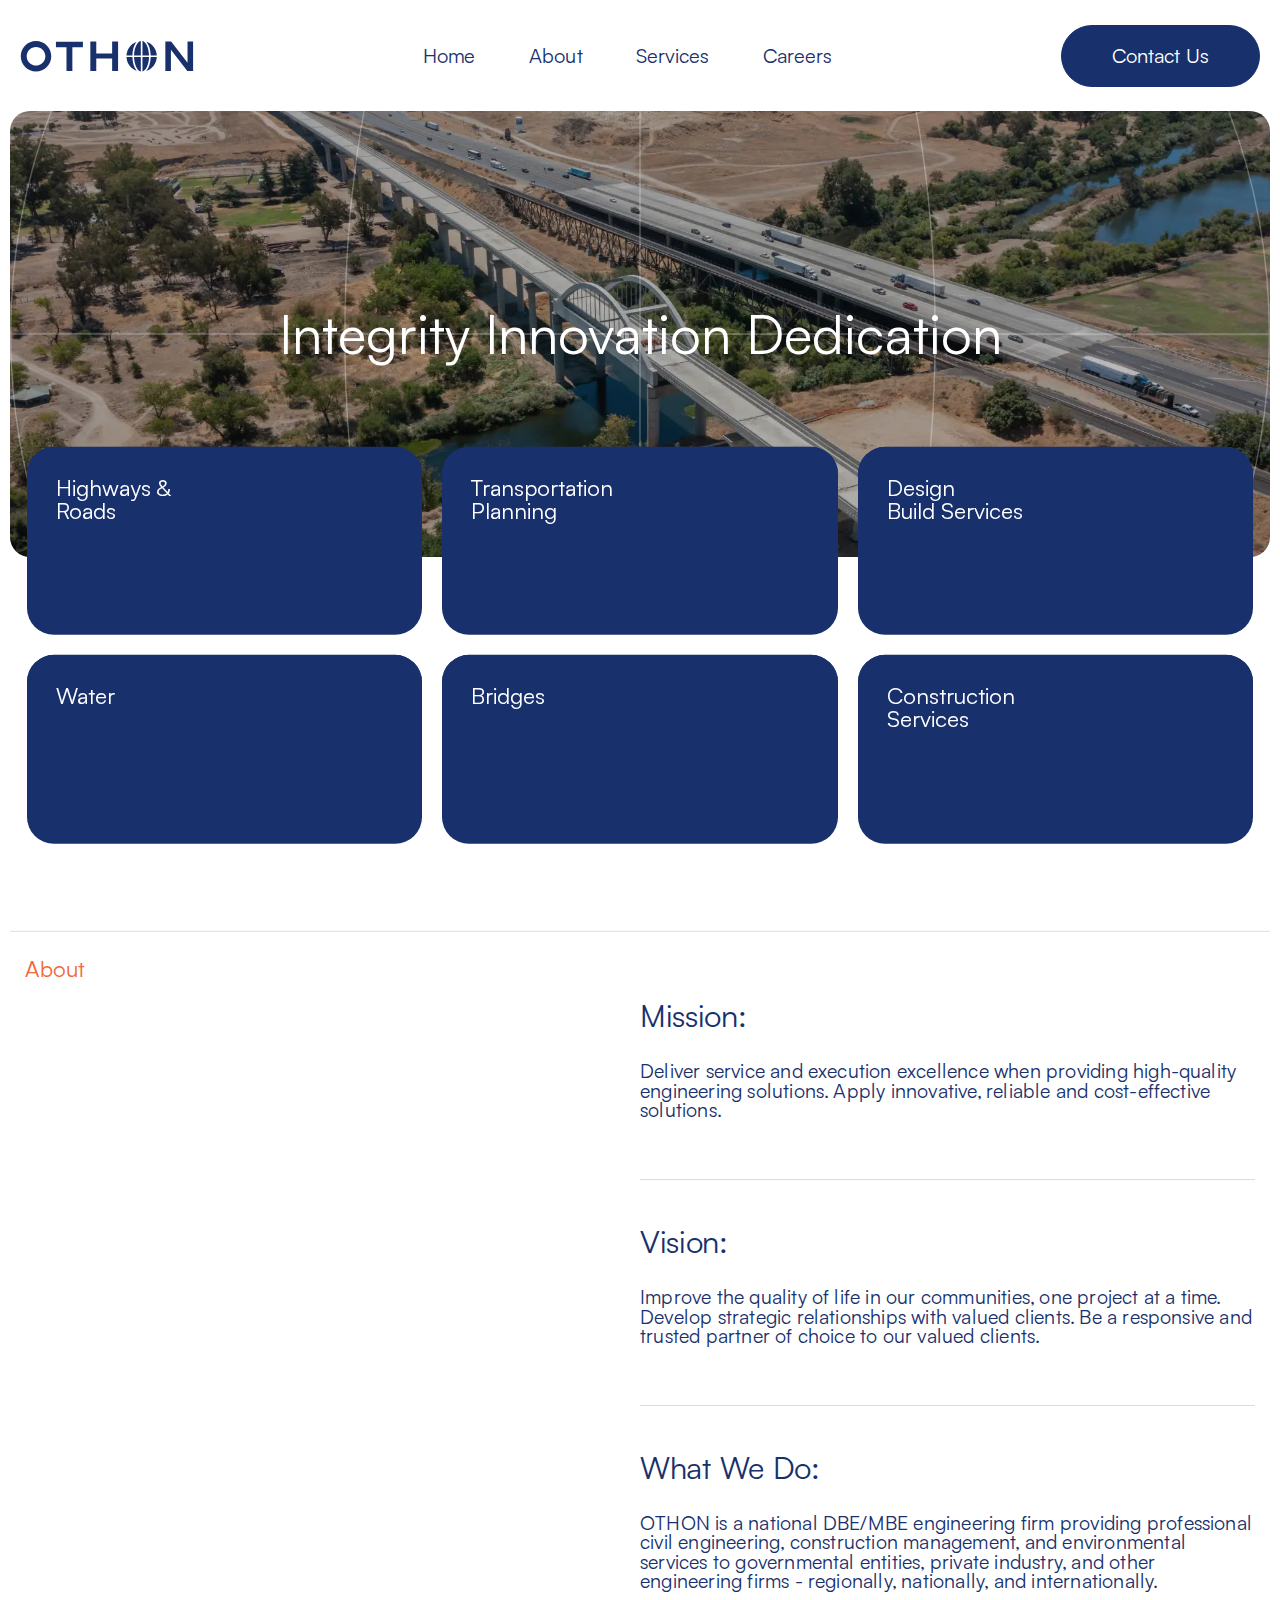
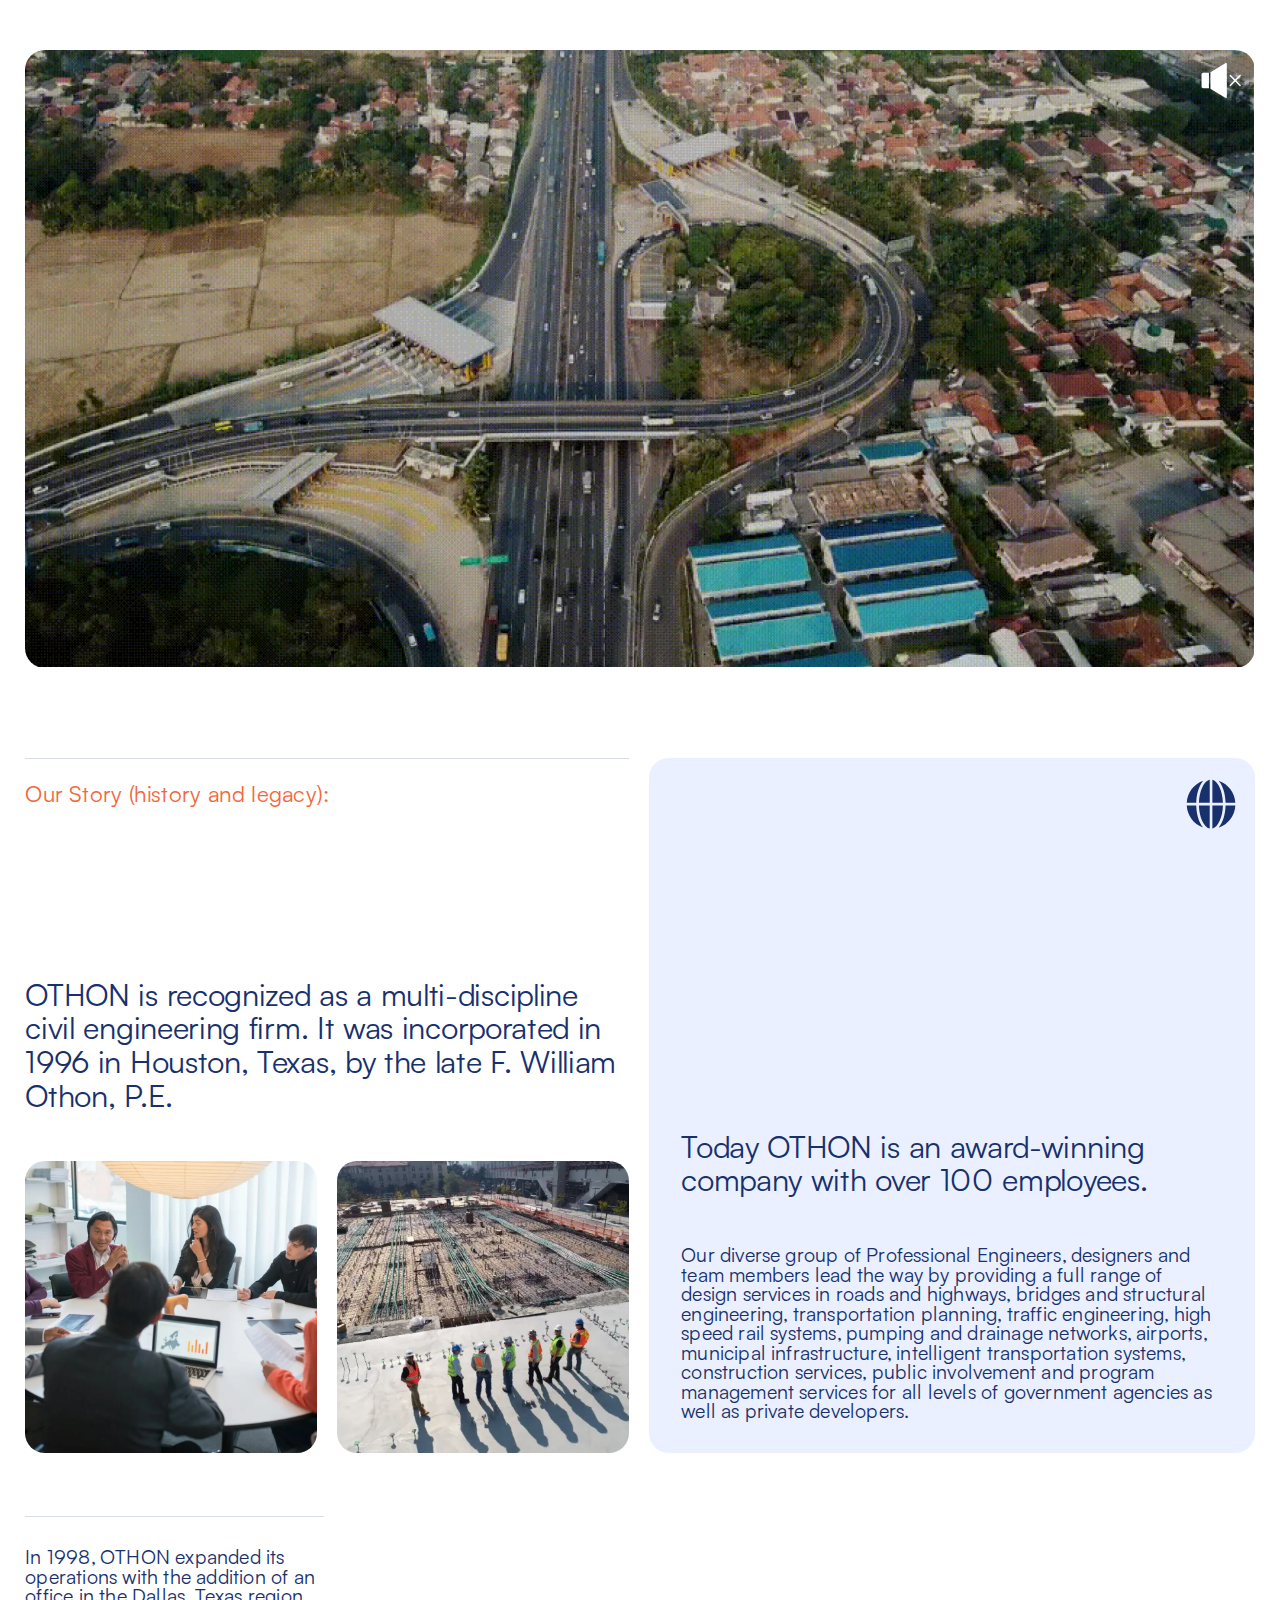
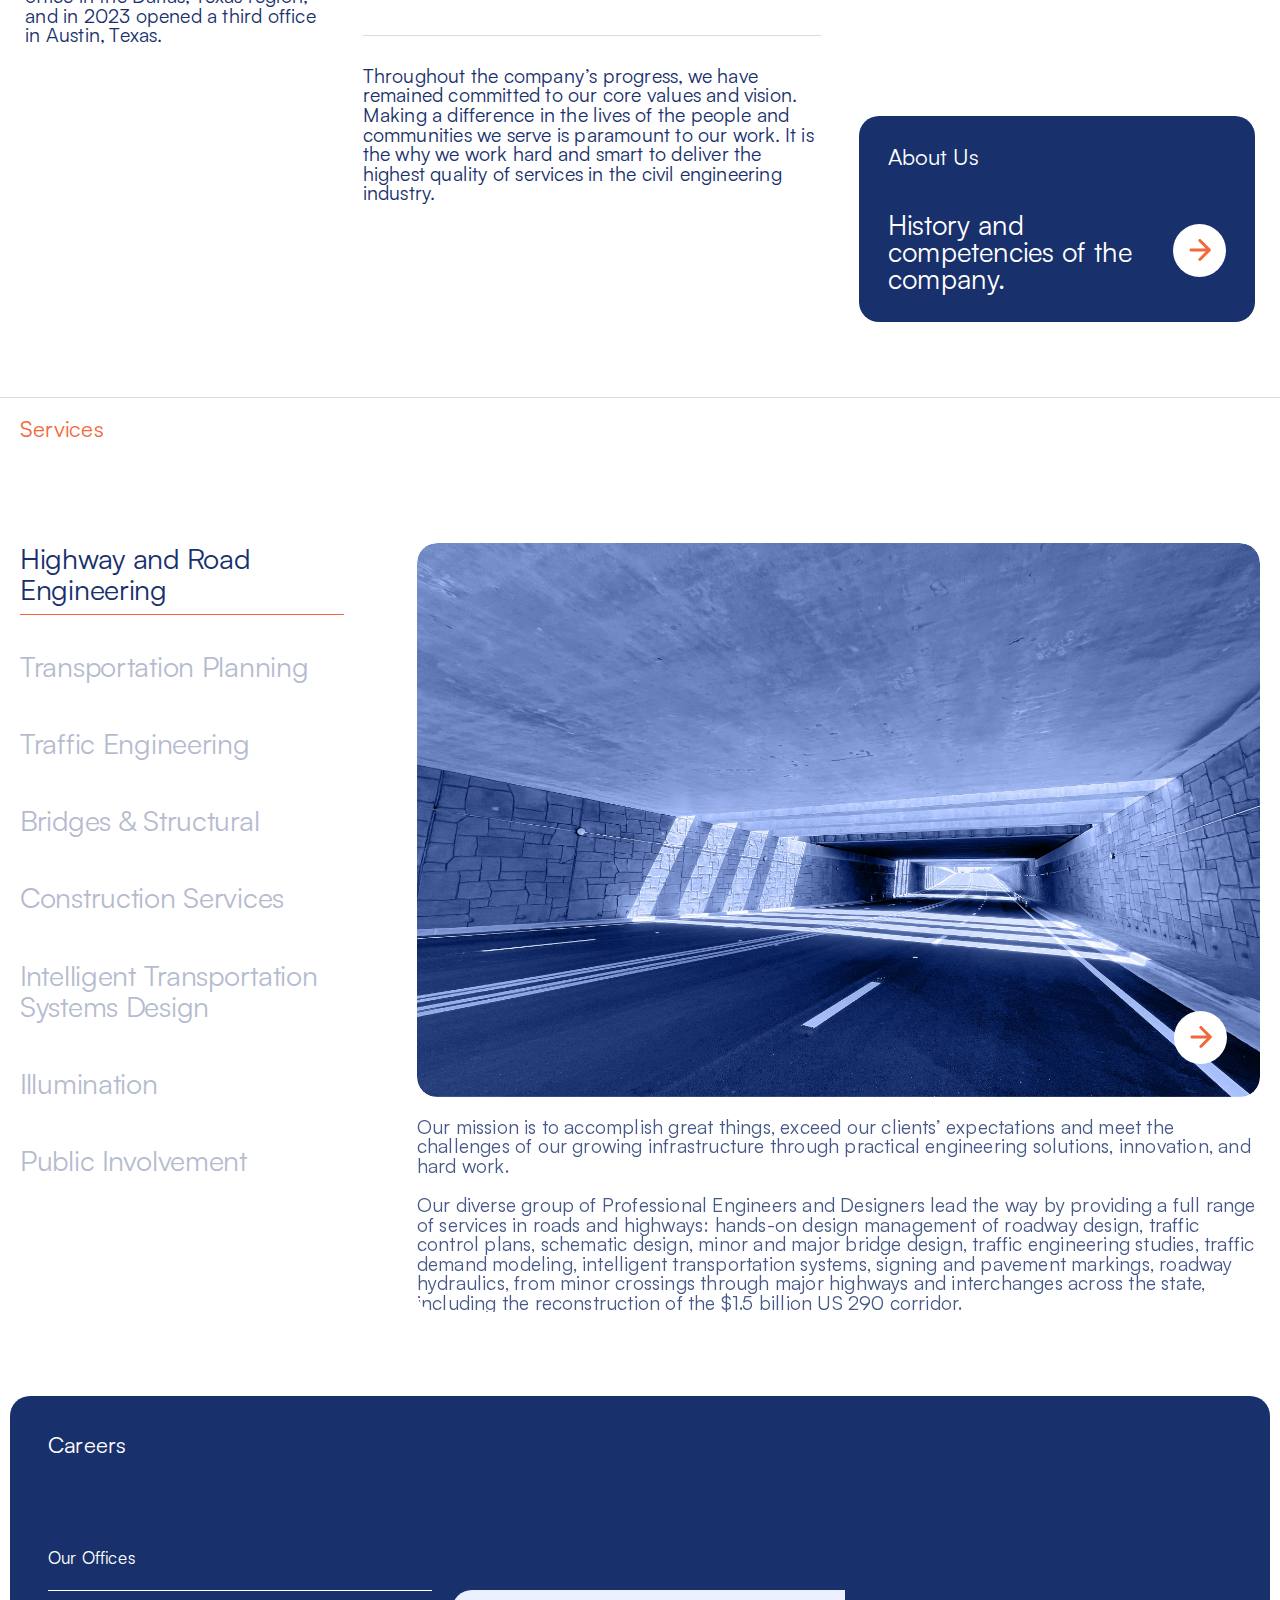
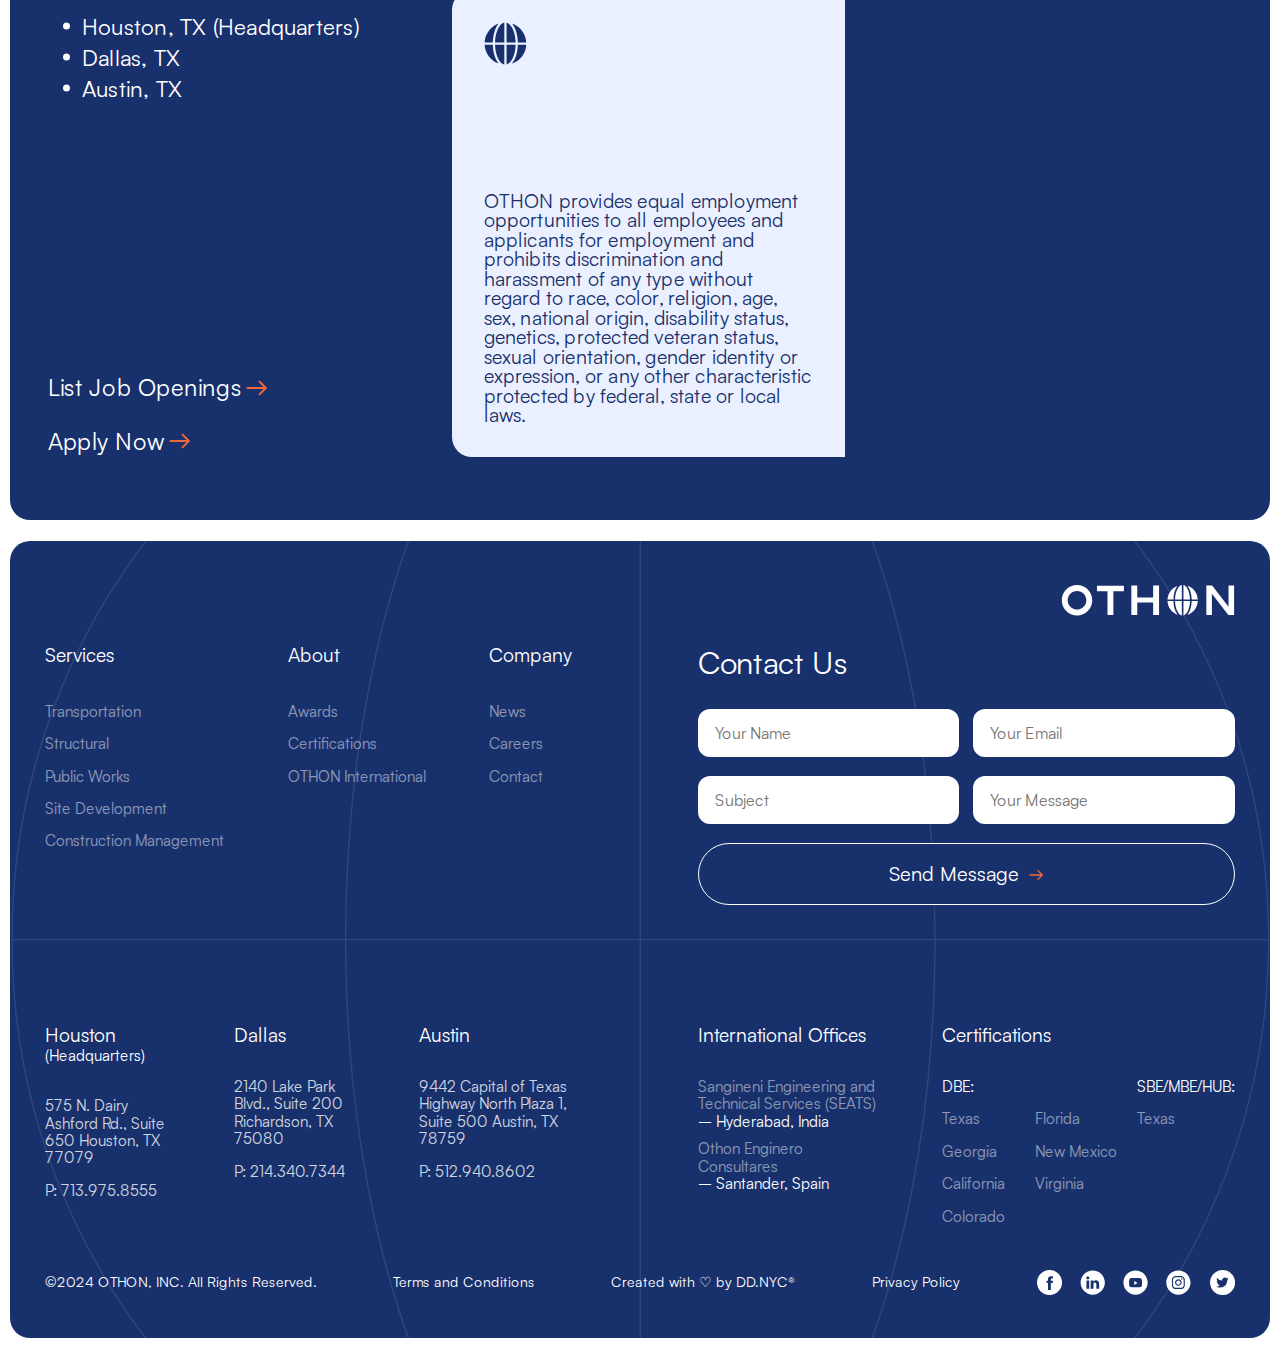
==== index.html @ 061e2079 "Add files via upload" ====
<!DOCTYPE html>
<html lang="en">

<head>
	<title>OTHON Engineering</title>
	<meta charset="UTF-8">
	<meta name="format-detection" content="telephone=no">
	<style>
		body {
			opacity: 0;
		}
	</style>
	<link rel="stylesheet" href="css/style.min.css?_v=20240819172018">
	<link rel="shortcut icon" href="favicon.ico">
	<!-- <meta name="robots" content="noindex, nofollow"> -->
	<meta name="viewport" content="width=device-width, initial-scale=1.0">
</head>

<body>
	<div class="wrapper">
		<header data-scroll="200" data-scroll-show="1000" class="header">
			<div class="header__container">
				<div class="header__logo"><svg>
						<use xlink:href="img/icons/icons.svg#logo"></use>
					</svg></div>
				<div class="header__menu menu">
					<button type="button" class="menu__icon icon-menu"><span></span></button>
					<nav class="menu__body">
						<ul class="menu__list">
							<li class="menu__item"><a href="#" data-goto=".home" class="menu__link">Home</a></li>
							<li class="menu__item"><a href="#" data-goto=".about" class="menu__link">About</a></li>
							<li class="menu__item"><a href="#" data-goto=".services" class="menu__link">Services</a></li>
							<li class="menu__item"><a href="#" data-goto=".careers" class="menu__link">Careers</a></li>
						</ul>
					</nav>
				</div>
				<a href="#" data-da=".menu__body, 767.98" class="header__button button">Contact Us</a>
			</div>
		</header>
		<main class="page">
			<section class="page__home home">
				<div class="home__container">
					<div class="home__inner">
						<h1 class="home__title">Integrity Innovation Dedication</h1>
						<div class="home__background"><img data-src="img/home/background.webp" alt="Main-image"></div>
						<div class="home__decor"><img data-prlx-mouse src="img/decor-home.svg" alt="Decor"></div>
					</div>
					<div class="home__items">
						<div class="home__item item-home">
							<a href="#" class="item-home__link">
								<div class="item-home__label">
									<span>Highways &<br>Roads</span>
									<svg style="display: none;">
										<use xlink:href="img/icons/icons.svg#arrow-card"></use>
									</svg>
								</div>
								<div class="item-home__image-box">
									<div class="item-home__image">
										<img data-src="img/home/item-01.webp" alt="Image">
									</div>
								</div>
							</a>
						</div>
						<div class="home__item item-home">
							<a href="#" class="item-home__link">
								<div class="item-home__label">
									<span>Transportation<br>Planning</span>
									<svg style="display: none;">
										<use xlink:href="img/icons/icons.svg#arrow-card"></use>
									</svg>
								</div>
								<div class="item-home__image-box">
									<div class="item-home__image">
										<img data-src="img/home/item-02.webp" alt="Image">
									</div>
								</div>
							</a>
						</div>
						<div class="home__item item-home">
							<a href="#" class="item-home__link">
								<div class="item-home__label">
									<span>Design<br>Build Services</span>
									<svg style="display: none;">
										<use xlink:href="img/icons/icons.svg#arrow-card"></use>
									</svg>
								</div>
								<div class="item-home__image-box">
									<div class="item-home__image">
										<img data-src="img/home/item-03.webp" alt="Image">
									</div>
								</div>
							</a>
						</div>
						<div class="home__item item-home">
							<a href="#" class="item-home__link">
								<div class="item-home__label">
									<span>Water</span>
									<svg style="display: none;">
										<use xlink:href="img/icons/icons.svg#arrow-card"></use>
									</svg>
								</div>
								<div class="item-home__image-box">
									<div class="item-home__image">
										<img data-src="img/home/item-04.webp" alt="Image">
									</div>
								</div>
							</a>
						</div>
						<div class="home__item item-home">
							<a href="#" class="item-home__link">
								<div class="item-home__label">
									<span>Bridges</span>
									<svg style="display: none;">
										<use xlink:href="img/icons/icons.svg#arrow-card"></use>
									</svg>
								</div>
								<div class="item-home__image-box">
									<div class="item-home__image">
										<img data-src="img/home/item-05.webp" alt="Image">
									</div>
								</div>
							</a>
						</div>
						<div class="home__item item-home">
							<a href="#" class="item-home__link">
								<div class="item-home__label">
									<span>Construction<br>Services</span>
									<svg style="display: none;">
										<use xlink:href="img/icons/icons.svg#arrow-card"></use>
									</svg>
								</div>
								<div class="item-home__image-box">
									<div class="item-home__image">
										<img data-src="img/home/item-06.webp" alt="Image">
									</div>
								</div>
							</a>
						</div>
					</div>
				</div>
			</section>
			<section class="page__about about">
				<div class="about__container">
					<div class="about__inner">
						<h2 class="about__title title">About</h2>
						<div class="about__content">
							<div class="about__items">
								<article class="about__item item-about">
									<h3 class="item-about__title">Mission:</h3>
									<div class="item-about__text text">
										<p>
											Deliver service and execution excellence when providing high-quality engineering solutions.
											Apply innovative, reliable and cost-effective solutions.
										</p>
									</div>
								</article>
								<article class="about__item item-about">
									<h3 class="item-about__title">Vision:</h3>
									<div class="item-about__text text">
										<p>
											Improve the quality of life in our communities, one project at a time. Develop strategic
											relationships with valued clients. Be a responsive and trusted partner of choice to our valued clients.
										</p>
									</div>
								</article>
								<article class="about__item item-about">
									<h3 class="item-about__title">What We Do:</h3>
									<div class="item-about__text text">
										<p>
											OTHON is a national DBE/MBE engineering firm providing professional civil engineering, construction management,
											and environmental services to governmental entities, private industry, and other engineering firms - regionally,
											nationally, and internationally.
										</p>
									</div>
								</article>
							</div>
						</div>
					</div>
					<div class="about__video-box">
						<video id="myVideo" muted class="about__video-player" poster="img/about/poster.webp">
							<source src="img/about/test.mp4" type="video/mp4">
						</video>
						<button id="mute-button" class="about__sound-off"></button>
					</div>
					<div class="about__story story-about">
						<div class="story-about__inner">
							<div class="story-about__content">
								<h2 class="story-about__title title">Our Story (history and legacy):</h2>
								<div class="story-about__label">
									OTHON is recognized as a multi-discipline civil engineering firm. It was incorporated in 1996
									in Houston, Texas, by the late F. William Othon, P.E.
								</div>
								<div data-da=".story-about__inner, 767.98" class="story-about__images">
									<div class="story-about__image story-about__image--1"><img data-src="img/about/image-01.webp" alt="Image"></div>
									<div class="story-about__image story-about__image--2"><img data-src="img/about/image-02.webp" alt="Image"></div>
								</div>
							</div>
							<div class="story-about__text-block">
								<div class="story-about__label">
									Today OTHON is an award-winning company with over 100 employees.
								</div>
								<div class="story-about__text text">
									<p>
										Our diverse group of Professional Engineers, designers and team members lead the way by providing
										a full range of design services in roads and highways, bridges and structural engineering,
										transportation planning, traffic engineering, high speed rail systems, pumping and drainage networks,
										airports, municipal infrastructure, intelligent transportation systems, construction services, public
										involvement and program management services for all levels of government agencies as well as private
										developers.
									</p>
								</div>
								<div class="story-about__icon">
									<svg>
										<use xlink:href="img/icons/icons.svg#globe"></use>
									</svg>
								</div>
							</div>
						</div>
						<div class="story-about__bottom bottom-story-about">
							<div data-da=".story-about__image--1, 767.98" class="bottom-story-about__text text">
								<p>
									In 1998, OTHON expanded its operations with the addition of an office in the
									Dallas, Texas region, and in 2023 opened a third office in Austin, Texas.
								</p>
							</div>
							<div data-da=".story-about__image--2, 767.98" class="bottom-story-about__text text">
								<p>
									Throughout the company’s progress, we have remained committed to our core values
									and vision. Making a difference in the lives of the people and communities we serve
									is paramount to our work. It is the why we work hard and smart to deliver the highest
									quality of services in the civil engineering industry.
								</p>
							</div>
							<a href="#" class="bottom-story-about__link">
								<div class="bottom-story-about__link-label">About Us</div>
								<div class="bottom-story-about__link-bottom">
									<div class="bottom-story-about__link-sublabel">History and competencies of the company.</div>
									<div class="bottom-story-about__link-svg">
										<svg width="53" height="53" viewBox="0 0 53 53" fill="none" xmlns="http://www.w3.org/2000/svg">
											<g clip-path="url(#clip0_45_483)">
												<circle cx="26.5" cy="26.5" r="26.5" />
												<path d="M18 24.5C17.1716 24.5 16.5 25.1716 16.5 26C16.5 26.8284 17.1716 27.5 18 27.5V24.5ZM37.4454 27.0607C38.0312 26.4749 38.0312 25.5251 37.4454 24.9393L27.8995 15.3934C27.3137 14.8076 26.364 14.8076 25.7782 15.3934C25.1924 15.9792 25.1924 16.9289 25.7782 17.5147L34.2635 26L25.7782 34.4853C25.1924 35.0711 25.1924 36.0208 25.7782 36.6066C26.364 37.1924 27.3137 37.1924 27.8995 36.6066L37.4454 27.0607ZM18 27.5H36.3848V24.5H18V27.5Z" />
											</g>
											<defs>
												<clipPath id="clip0_45_483">
													<rect width="53" height="53" fill="white" />
												</clipPath>
											</defs>
										</svg>
									</div>
								</div>
							</a>
						</div>
					</div>
				</div>
			</section>
			<section class="page__services services">
				<div class="services__container">
					<h2 class="services__title title">Services</h2>
					<div class="services__body">
						<div class="services__control control-services">
							<div class="control-services__title">
								<span data-index="0">Highway and Road Engineering</span>
								<span data-index="1">Transportation Planning</span>
								<span data-index="2">Traffic Engineering</span>
								<span data-index="3">Bridges & Structural</span>
								<span data-index="4">Construction Services</span>
								<span data-index="5">Intelligent Transportation Systems Design</span>
								<span data-index="6">Illumination</span>
								<span data-index="7">Public Involvement</span>
							</div>
							<div class="control-services__buttons">
								<button type="button" class="control-services__button control-services__button--prev"><svg>
										<use xlink:href="img/icons/icons.svg#arrow"></use>
									</svg></button>
								<button type="button" class="control-services__button control-services__button--next"><svg>
										<use xlink:href="img/icons/icons.svg#arrow"></use>
									</svg></button>
							</div>
						</div>
						<div class="services__slider swiper">
							<div class="services__wrapper swiper-wrapper">
								<div class="services__slide swiper-slide">
									<div class="services__slide-image-box">
										<div class="services__slide-image">
											<img data-swiper-parallax-x="-50" data-src="img/sevices/Highway and Road Engineering.webp" alt="Image">
											<a href="#" data-swiper-parallax-x="-50" class="services__slide-link">
												<svg width="53" height="53" viewBox="0 0 53 53" fill="none" xmlns="http://www.w3.org/2000/svg">
													<circle cx="26.5" cy="26.5" r="26.5" />
													<path d="M18 24.5C17.1716 24.5 16.5 25.1716 16.5 26C16.5 26.8284 17.1716 27.5 18 27.5V24.5ZM37.4454 27.0607C38.0312 26.4749 38.0312 25.5251 37.4454 24.9393L27.8995 15.3934C27.3137 14.8076 26.364 14.8076 25.7782 15.3934C25.1924 15.9792 25.1924 16.9289 25.7782 17.5147L34.2635 26L25.7782 34.4853C25.1924 35.0711 25.1924 36.0208 25.7782 36.6066C26.364 37.1924 27.3137 37.1924 27.8995 36.6066L37.4454 27.0607ZM18 27.5H36.3848V24.5H18V27.5Z" />
												</svg>
											</a>
										</div>
										<div class="services__slide-text text">
											<p>
												Our mission is to accomplish great things, exceed our clients’ expectations and meet the
												challenges of our growing infrastructure through practical engineering solutions, innovation,
												and hard work.
											</p>
											<p>
												Our diverse group of Professional Engineers and Designers lead the way by providing a full range
												of services in roads and highways: hands-on design management of roadway design, traffic control
												plans, schematic design, minor and major bridge design, traffic engineering studies, traffic
												demand modeling, intelligent transportation systems, signing and pavement markings, roadway
												hydraulics, from minor crossings through major highways and interchanges across the state,
												including the reconstruction of the $1.5 billion US 290 corridor.
											</p>
										</div>
									</div>
								</div>
								<div class="services__slide swiper-slide">
									<div class="services__slide-image-box">
										<div class="services__slide-image">
											<img data-swiper-parallax-x="-50" data-src="img/sevices/Transportation Planning.webp" alt="Image">
											<a href="#" data-swiper-parallax-x="-50" class="services__slide-link">
												<svg width="53" height="53" viewBox="0 0 53 53" fill="none" xmlns="http://www.w3.org/2000/svg">
													<circle cx="26.5" cy="26.5" r="26.5" />
													<path d="M18 24.5C17.1716 24.5 16.5 25.1716 16.5 26C16.5 26.8284 17.1716 27.5 18 27.5V24.5ZM37.4454 27.0607C38.0312 26.4749 38.0312 25.5251 37.4454 24.9393L27.8995 15.3934C27.3137 14.8076 26.364 14.8076 25.7782 15.3934C25.1924 15.9792 25.1924 16.9289 25.7782 17.5147L34.2635 26L25.7782 34.4853C25.1924 35.0711 25.1924 36.0208 25.7782 36.6066C26.364 37.1924 27.3137 37.1924 27.8995 36.6066L37.4454 27.0607ZM18 27.5H36.3848V24.5H18V27.5Z" />
												</svg>
											</a>
										</div>
										<div class="services__slide-text text">
											<p>
												OTHON’s reputable construction management services have provided critical support in the
												delivery of many high-profile projects, including the $2.5 billion Katy Freeway
												Reconstruction Project, Bush Intercontinental Airport Rehabilitation, Houston Toyota
												Center, 2013 Fort Bend Mobility Bond Program and the $1.5 billion US 290 Reconstruction
												Project.
											</p>
											<p>
												We assist our clients by providing a comprehensive array of services aimed to facilitate construction
												from opening to final completion including Construction Management and Inspection Services, Scheduling
												and Mitigation Strategies, and Public Involvement and Community Outreach services. OTHON provides
												comprehensive constructability review for all design components and recommendation of the contractor’s
												schedule, troubleshooting field problems, review of contractor’s change orders, coordination with agencies
												and adjacent projects, and time impact analysis.
											</p>
											<p>
												Through effective management and coordination from project kick-off to close-out, our Construction Services
												team is committed to delivering projects on time and under budget.
											</p>
										</div>
									</div>
								</div>
								<div class="services__slide swiper-slide">
									<div class="services__slide-image-box">
										<div class="services__slide-image">
											<img data-swiper-parallax-x="-50" data-src="img/sevices/Traffic Engineering.webp" alt="Image">
											<a href="#" data-swiper-parallax-x="-50" class="services__slide-link">
												<svg width="53" height="53" viewBox="0 0 53 53" fill="none" xmlns="http://www.w3.org/2000/svg">
													<circle cx="26.5" cy="26.5" r="26.5" />
													<path d="M18 24.5C17.1716 24.5 16.5 25.1716 16.5 26C16.5 26.8284 17.1716 27.5 18 27.5V24.5ZM37.4454 27.0607C38.0312 26.4749 38.0312 25.5251 37.4454 24.9393L27.8995 15.3934C27.3137 14.8076 26.364 14.8076 25.7782 15.3934C25.1924 15.9792 25.1924 16.9289 25.7782 17.5147L34.2635 26L25.7782 34.4853C25.1924 35.0711 25.1924 36.0208 25.7782 36.6066C26.364 37.1924 27.3137 37.1924 27.8995 36.6066L37.4454 27.0607ZM18 27.5H36.3848V24.5H18V27.5Z" />
												</svg>
											</a>
										</div>
										<div class="services__slide-text text">
											<p>
												Our mission is to accomplish great things, exceed our clients’ expectations and meet the
												challenges of our growing infrastructure through practical engineering solutions, innovation,
												and hard work.
											</p>
											<p>
												Our diverse group of Professional Engineers and Designers lead the way by providing a full range
												of services in roads and highways: hands-on design management of roadway design, traffic control
												plans, schematic design, minor and major bridge design, traffic engineering studies, traffic
												demand modeling, intelligent transportation systems, signing and pavement markings, roadway
												hydraulics, from minor crossings through major highways and interchanges across the state,
												including the reconstruction of the $1.5 billion US 290 corridor.
											</p>
										</div>
									</div>
								</div>
								<div class="services__slide swiper-slide">
									<div class="services__slide-image-box">
										<div class="services__slide-image">
											<img data-swiper-parallax-x="-50" data-src="img/sevices/Bridges & Structural.webp" alt="Image">
											<a href="#" data-swiper-parallax-x="-50" class="services__slide-link">
												<svg width="53" height="53" viewBox="0 0 53 53" fill="none" xmlns="http://www.w3.org/2000/svg">
													<circle cx="26.5" cy="26.5" r="26.5" />
													<path d="M18 24.5C17.1716 24.5 16.5 25.1716 16.5 26C16.5 26.8284 17.1716 27.5 18 27.5V24.5ZM37.4454 27.0607C38.0312 26.4749 38.0312 25.5251 37.4454 24.9393L27.8995 15.3934C27.3137 14.8076 26.364 14.8076 25.7782 15.3934C25.1924 15.9792 25.1924 16.9289 25.7782 17.5147L34.2635 26L25.7782 34.4853C25.1924 35.0711 25.1924 36.0208 25.7782 36.6066C26.364 37.1924 27.3137 37.1924 27.8995 36.6066L37.4454 27.0607ZM18 27.5H36.3848V24.5H18V27.5Z" />
												</svg>
											</a>
										</div>
										<div class="services__slide-text text">
											<p>
												OTHON’s reputable construction management services have provided critical support in the
												delivery of many high-profile projects, including the $2.5 billion Katy Freeway
												Reconstruction Project, Bush Intercontinental Airport Rehabilitation, Houston Toyota
												Center, 2013 Fort Bend Mobility Bond Program and the $1.5 billion US 290 Reconstruction
												Project.
											</p>
											<p>
												We assist our clients by providing a comprehensive array of services aimed to facilitate construction
												from opening to final completion including Construction Management and Inspection Services, Scheduling
												and Mitigation Strategies, and Public Involvement and Community Outreach services. OTHON provides
												comprehensive constructability review for all design components and recommendation of the contractor’s
												schedule, troubleshooting field problems, review of contractor’s change orders, coordination with agencies
												and adjacent projects, and time impact analysis.
											</p>
											<p>
												Through effective management and coordination from project kick-off to close-out, our Construction Services
												team is committed to delivering projects on time and under budget.
											</p>
										</div>
									</div>
								</div>
								<div class="services__slide swiper-slide">
									<div class="services__slide-image-box">
										<div class="services__slide-image">
											<img data-swiper-parallax-x="-50" data-src="img/sevices/Construction Services.webp" alt="Image">
											<a href="#" data-swiper-parallax-x="-50" class="services__slide-link">
												<svg width="53" height="53" viewBox="0 0 53 53" fill="none" xmlns="http://www.w3.org/2000/svg">
													<circle cx="26.5" cy="26.5" r="26.5" />
													<path d="M18 24.5C17.1716 24.5 16.5 25.1716 16.5 26C16.5 26.8284 17.1716 27.5 18 27.5V24.5ZM37.4454 27.0607C38.0312 26.4749 38.0312 25.5251 37.4454 24.9393L27.8995 15.3934C27.3137 14.8076 26.364 14.8076 25.7782 15.3934C25.1924 15.9792 25.1924 16.9289 25.7782 17.5147L34.2635 26L25.7782 34.4853C25.1924 35.0711 25.1924 36.0208 25.7782 36.6066C26.364 37.1924 27.3137 37.1924 27.8995 36.6066L37.4454 27.0607ZM18 27.5H36.3848V24.5H18V27.5Z" />
												</svg>
											</a>
										</div>
										<div class="services__slide-text text">
											<p>
												Our mission is to accomplish great things, exceed our clients’ expectations and meet the
												challenges of our growing infrastructure through practical engineering solutions, innovation,
												and hard work.
											</p>
											<p>
												Our diverse group of Professional Engineers and Designers lead the way by providing a full range
												of services in roads and highways: hands-on design management of roadway design, traffic control
												plans, schematic design, minor and major bridge design, traffic engineering studies, traffic
												demand modeling, intelligent transportation systems, signing and pavement markings, roadway
												hydraulics, from minor crossings through major highways and interchanges across the state,
												including the reconstruction of the $1.5 billion US 290 corridor.
											</p>
										</div>
									</div>
								</div>
								<div class="services__slide swiper-slide">
									<div class="services__slide-image-box">
										<div class="services__slide-image">
											<img data-swiper-parallax-x="-50" data-src="img/sevices/Intelligent Transportation Systems Design.webp" alt="Image">
											<a href="#" data-swiper-parallax-x="-50" class="services__slide-link">
												<svg width="53" height="53" viewBox="0 0 53 53" fill="none" xmlns="http://www.w3.org/2000/svg">
													<circle cx="26.5" cy="26.5" r="26.5" />
													<path d="M18 24.5C17.1716 24.5 16.5 25.1716 16.5 26C16.5 26.8284 17.1716 27.5 18 27.5V24.5ZM37.4454 27.0607C38.0312 26.4749 38.0312 25.5251 37.4454 24.9393L27.8995 15.3934C27.3137 14.8076 26.364 14.8076 25.7782 15.3934C25.1924 15.9792 25.1924 16.9289 25.7782 17.5147L34.2635 26L25.7782 34.4853C25.1924 35.0711 25.1924 36.0208 25.7782 36.6066C26.364 37.1924 27.3137 37.1924 27.8995 36.6066L37.4454 27.0607ZM18 27.5H36.3848V24.5H18V27.5Z" />
												</svg>
											</a>
										</div>
										<div class="services__slide-text text">
											<p>
												OTHON’s reputable construction management services have provided critical support in the
												delivery of many high-profile projects, including the $2.5 billion Katy Freeway
												Reconstruction Project, Bush Intercontinental Airport Rehabilitation, Houston Toyota
												Center, 2013 Fort Bend Mobility Bond Program and the $1.5 billion US 290 Reconstruction
												Project.
											</p>
											<p>
												We assist our clients by providing a comprehensive array of services aimed to facilitate construction
												from opening to final completion including Construction Management and Inspection Services, Scheduling
												and Mitigation Strategies, and Public Involvement and Community Outreach services. OTHON provides
												comprehensive constructability review for all design components and recommendation of the contractor’s
												schedule, troubleshooting field problems, review of contractor’s change orders, coordination with agencies
												and adjacent projects, and time impact analysis.
											</p>
											<p>
												Through effective management and coordination from project kick-off to close-out, our Construction Services
												team is committed to delivering projects on time and under budget.
											</p>
										</div>
									</div>
								</div>
								<div class="services__slide swiper-slide">
									<div class="services__slide-image-box">
										<div class="services__slide-image">
											<img data-swiper-parallax-x="-50" data-src="img/sevices/Illumination.webp" alt="Image">
											<a href="#" data-swiper-parallax-x="-50" class="services__slide-link">
												<svg width="53" height="53" viewBox="0 0 53 53" fill="none" xmlns="http://www.w3.org/2000/svg">
													<circle cx="26.5" cy="26.5" r="26.5" />
													<path d="M18 24.5C17.1716 24.5 16.5 25.1716 16.5 26C16.5 26.8284 17.1716 27.5 18 27.5V24.5ZM37.4454 27.0607C38.0312 26.4749 38.0312 25.5251 37.4454 24.9393L27.8995 15.3934C27.3137 14.8076 26.364 14.8076 25.7782 15.3934C25.1924 15.9792 25.1924 16.9289 25.7782 17.5147L34.2635 26L25.7782 34.4853C25.1924 35.0711 25.1924 36.0208 25.7782 36.6066C26.364 37.1924 27.3137 37.1924 27.8995 36.6066L37.4454 27.0607ZM18 27.5H36.3848V24.5H18V27.5Z" />
												</svg>
											</a>
										</div>
										<div class="services__slide-text text">
											<p>
												Our mission is to accomplish great things, exceed our clients’ expectations and meet the
												challenges of our growing infrastructure through practical engineering solutions, innovation,
												and hard work.
											</p>
											<p>
												Our diverse group of Professional Engineers and Designers lead the way by providing a full range
												of services in roads and highways: hands-on design management of roadway design, traffic control
												plans, schematic design, minor and major bridge design, traffic engineering studies, traffic
												demand modeling, intelligent transportation systems, signing and pavement markings, roadway
												hydraulics, from minor crossings through major highways and interchanges across the state,
												including the reconstruction of the $1.5 billion US 290 corridor.
											</p>
										</div>
									</div>
								</div>
								<div class="services__slide swiper-slide">
									<div class="services__slide-image-box">
										<div class="services__slide-image">
											<img data-swiper-parallax-x="-50" data-src="img/sevices/Public Involvement.webp" alt="Image">
											<a href="#" data-swiper-parallax-x="-50" class="services__slide-link">
												<svg width="53" height="53" viewBox="0 0 53 53" fill="none" xmlns="http://www.w3.org/2000/svg">
													<circle cx="26.5" cy="26.5" r="26.5" />
													<path d="M18 24.5C17.1716 24.5 16.5 25.1716 16.5 26C16.5 26.8284 17.1716 27.5 18 27.5V24.5ZM37.4454 27.0607C38.0312 26.4749 38.0312 25.5251 37.4454 24.9393L27.8995 15.3934C27.3137 14.8076 26.364 14.8076 25.7782 15.3934C25.1924 15.9792 25.1924 16.9289 25.7782 17.5147L34.2635 26L25.7782 34.4853C25.1924 35.0711 25.1924 36.0208 25.7782 36.6066C26.364 37.1924 27.3137 37.1924 27.8995 36.6066L37.4454 27.0607ZM18 27.5H36.3848V24.5H18V27.5Z" />
												</svg>
											</a>
										</div>
										<div class="services__slide-text text">
											<p>
												OTHON’s reputable construction management services have provided critical support in the
												delivery of many high-profile projects, including the $2.5 billion Katy Freeway
												Reconstruction Project, Bush Intercontinental Airport Rehabilitation, Houston Toyota
												Center, 2013 Fort Bend Mobility Bond Program and the $1.5 billion US 290 Reconstruction
												Project.
											</p>
											<p>
												We assist our clients by providing a comprehensive array of services aimed to facilitate construction
												from opening to final completion including Construction Management and Inspection Services, Scheduling
												and Mitigation Strategies, and Public Involvement and Community Outreach services. OTHON provides
												comprehensive constructability review for all design components and recommendation of the contractor’s
												schedule, troubleshooting field problems, review of contractor’s change orders, coordination with agencies
												and adjacent projects, and time impact analysis.
											</p>
											<p>
												Through effective management and coordination from project kick-off to close-out, our Construction Services
												team is committed to delivering projects on time and under budget.
											</p>
										</div>
									</div>
								</div>
							</div>
						</div>
					</div>
				</div>
			</section>
			<section class="page__careers careers">
				<div class="careers__container">
					<h2 class="careers__title title">Careers</h2>
					<div class="careers__body">
						<h3 class="careers__body-label">Our Offices</h3>
						<div class="careers__inner">
							<div class="careers__offices offices-careers">
								<ul class="offices-careers__list">
									<li class="offices-careers__item">Houston, TX (Headquarters)</li>
									<li class="offices-careers__item">Dallas, TX</li>
									<li class="offices-careers__item">Austin, TX</li>
								</ul>
								<div class="offices-careers__links">
									<a href="#" class="offices-careers__link">List Job Openings<svg>
											<use xlink:href="img/icons/icons.svg#arrow"></use>
										</svg></a>
									<a href="#" class="offices-careers__link">Apply Now<svg>
											<use xlink:href="img/icons/icons.svg#arrow"></use>
										</svg></a>
								</div>
							</div>
							<div data-da=".offices-careers, 991.98, 1" class="careers__content content-careers">
								<div class="content-careers__text-block">
									<div class="content-careers__text-block-icon"><svg>
											<use xlink:href="img/icons/icons.svg#globe"></use>
										</svg></div>
									<div class="content-careers__text text">
										<p>
											OTHON provides equal employment opportunities to all employees and applicants for employment and
											prohibits discrimination and harassment of any type without regard to race, color, religion, age,
											sex, national origin, disability status, genetics, protected veteran status, sexual orientation,
											gender identity or expression, or any other characteristic protected by federal, state or local laws.
										</p>
									</div>
								</div>
								<div class="content-careers__image"><img data-src="img/careers/image-01.webp" alt="Image"></div>
							</div>
						</div>
					</div>
				</div>
			</section>
		</main>
		<footer class="footer">
			<div class="footer__container">
				<div class="footer__logo-box">
					<div class="footer__logo"><svg>
							<use xlink:href="img/icons/icons.svg#logo"></use>
						</svg></div>
				</div>
				<div class="footer__top top-footer">
					<div class="top-footer__left left-top-footer">
						<div class="left-top-footer__items">
							<div class="left-top-footer__item item-footer">
								<div class="item-footer__label">Services</div>
								<nav class="item-footer__body">
									<ul class="item-footer__list">
										<li class="item-footer__item"><a href="#" class="item-footer__link">Transportation</a></li>
										<li class="item-footer__item"><a href="#" class="item-footer__link">Structural</a></li>
										<li class="item-footer__item"><a href="#" class="item-footer__link">Public Works</a></li>
										<li class="item-footer__item"><a href="#" class="item-footer__link">Site Development</a></li>
										<li class="item-footer__item"><a href="#" class="item-footer__link">Construction Management</a></li>
									</ul>
								</nav>
							</div>
							<div class="left-top-footer__item item-footer">
								<div class="item-footer__label">About</div>
								<nav class="item-footer__body">
									<ul class="item-footer__list">
										<li class="item-footer__item"><a href="#" class="item-footer__link">Awards</a></li>
										<li class="item-footer__item"><a href="#" class="item-footer__link">Certifications</a></li>
										<li class="item-footer__item"><a href="#" class="item-footer__link">OTHON International</a></li>
									</ul>
								</nav>
							</div>
							<div class="left-top-footer__item item-footer">
								<div class="item-footer__label">Company</div>
								<nav class="item-footer__body">
									<ul class="item-footer__list">
										<li class="item-footer__item"><a href="#" class="item-footer__link">News</a></li>
										<li class="item-footer__item"><a href="#" class="item-footer__link">Careers</a></li>
										<li class="item-footer__item"><a href="#" class="item-footer__link">Contact</a></li>
									</ul>
								</nav>
							</div>
						</div>
					</div>
					<div class="top-footer__right right-top-footer">
						<div class="right-top-footer__label">Contact Us</div>
						<form class="right-top-footer__form" action="files/sendmail/sendmail.php" method="POST">
							<input type="text" placeholder="Your Name" class="right-top-footer__input">
							<input type="email" placeholder="Your Email" class="right-top-footer__input">
							<input type="text" placeholder="Subject" class="right-top-footer__input">
							<input type="text" placeholder="Your Message" class="right-top-footer__input">
							<button type="submit" class="right-top-footer__button button">Send Message<span><svg>
										<use xlink:href="img/icons/icons.svg#arrow"></use>
									</svg></span></button>
						</form>
					</div>
				</div>
				<div class="footer__bottom bottom-footer">
					<div class="bottom-footer__left left-bootom-footer">
						<div class="left-bootom-footer__items">
							<div class="left-bootom-footer__item item-footer">
								<div class="item-footer__label">Houston<br><span>(Headquarters)</span></div>
								<nav class="item-footer__body">
									<ul class="item-footer__list">
										<li class="item-footer__item"><a href="#" class="item-footer__link item-footer__link--opacity">575 N. Dairy Ashford Rd., Suite 650 Houston, TX 77079</a></li>
										<li class="item-footer__item"><a href="#" class="item-footer__link item-footer__link--opacity">P: 713.975.8555</a></li>
									</ul>
								</nav>
							</div>
							<div class="left-bootom-footer__item item-footer">
								<div class="item-footer__label">Dallas</div>
								<nav class="item-footer__body">
									<ul class="item-footer__list">
										<li class="item-footer__item"><a href="#" class="item-footer__link item-footer__link--opacity">2140 Lake Park Blvd., Suite 200 Richardson, TX 75080</a></li>
										<li class="item-footer__item"><a href="#" class="item-footer__link item-footer__link--opacity">P: 214.340.7344</a></li>
									</ul>
								</nav>
							</div>
							<div class="left-bootom-footer__item item-footer">
								<div class="item-footer__label">Austin</div>
								<nav class="item-footer__body">
									<ul class="item-footer__list">
										<li class="item-footer__item"><a href="#" class="item-footer__link item-footer__link--opacity">9442 Capital of Texas Highway North Plaza 1, Suite 500 Austin, TX 78759</a></li>
										<li class="item-footer__item"><a href="#" class="item-footer__link item-footer__link--opacity">P: 512.940.8602</a></li>
									</ul>
								</nav>
							</div>
						</div>
					</div>
					<div class="bottom-footer__right right-bottom-footer">
						<div class="right-bottom-footer__items">
							<div class="right-bottom-footer__item item-footer">
								<div class="item-footer__label">International Offices</div>
								<nav class="item-footer__body">
									<ul class="item-footer__list">
										<li class="item-footer__item"><a href="#" class="item-footer__link item-footer__link--custom"><span>Sangineni Engineering and Technical Services (SEATS)</span><br>– Hyderabad, India</a></li>
										<li class="item-footer__item"><a href="#" class="item-footer__link item-footer__link--custom"><span>Othon Enginero Consultares</span> <br>– Santander, Spain</a></li>
									</ul>
								</nav>
							</div>
							<div class="right-bottom-footer__item item-footer">
								<div class="item-footer__label">Certifications</div>
								<div class="item-footer__inner">
									<nav class="item-footer__body">
										<div class="item-footer__body-label">DBE:</div>
										<div class="item-footer__lists">
											<ul class="item-footer__list">
												<li class="item-footer__item"><a href="#" class="item-footer__link">Texas</a></li>
												<li class="item-footer__item"><a href="#" class="item-footer__link">Georgia</a></li>
												<li class="item-footer__item"><a href="#" class="item-footer__link">California</a></li>
												<li class="item-footer__item"><a href="#" class="item-footer__link">Colorado</a></li>
											</ul>
											<ul class="item-footer__list">
												<li class="item-footer__item"><a href="#" class="item-footer__link">Florida</a></li>
												<li class="item-footer__item"><a href="#" class="item-footer__link">New Mexico</a></li>
												<li class="item-footer__item"><a href="#" class="item-footer__link">Virginia</a></li>
											</ul>
										</div>
									</nav>
									<nav class="item-footer__body">
										<div class="item-footer__body-label">SBE/MBE/HUB:</div>
										<ul class="item-footer__list">
											<li class="item-footer__item"><a href="#" class="item-footer__link">Texas</a></li>
										</ul>
									</nav>
								</div>
							</div>
						</div>
					</div>
				</div>
				<div class="footer__copy copy-footer">
					<a href="#" class="copy-footer__link">©2024 OTHON, INC. All Rights Reserved.</a>
					<a href="#" class="copy-footer__link">Terms and Conditions</a>
					<a href="https://dd.nyc/" target="_blank" class="copy-footer__link copy-footer__link--mobile-none">Created with ♡ by DD.NYC®</a>
					<a href="#" class="copy-footer__link">Privacy Policy</a>
					<div data-da=".footer__logo-box, 991.98, 1" class="copy-footer__sociale">
						<a href="https://www.facebook.com/" target="_blank" class="copy-footer__sociale-link"><svg>
								<use xlink:href="img/icons/icons.svg#facebook"></use>
							</svg></a>
						<a href="https://linkedin.com/" target="_blank" class="copy-footer__sociale-link"><svg>
								<use xlink:href="img/icons/icons.svg#linkedin"></use>
							</svg></a>
						<a href="https://www.youtube.com/" target="_blank" class="copy-footer__sociale-link"><svg>
								<use xlink:href="img/icons/icons.svg#youtube"></use>
							</svg></a>
						<a href="https://www.instagram.com/" target="_blank" class="copy-footer__sociale-link"><svg>
								<use xlink:href="img/icons/icons.svg#instagram"></use>
							</svg></a>
						<a href="https://x.com/" target="_blank" class="copy-footer__sociale-link"><svg>
								<use xlink:href="img/icons/icons.svg#twitter"></use>
							</svg></a>
					</div>
				</div>
			</div>
		</footer>
	</div>
	<script src="js/app.min.js?_v=20240819172018"></script>
</body>

</html>
---- css/style.min.css ----
@font-face{font-family:Satoshi;font-display:swap;src:url(../fonts/Satoshi-Variable.woff2) format("woff2");font-weight:400;font-style:normal}*{padding:0;margin:0;border:0}*,*::after,*::before{box-sizing:border-box}*::after,*::before{display:inline-block}body,html{height:100%;min-width:320px}body{color:#fff;line-height:1;font-family:Satoshi;font-size:1.375rem;-ms-text-size-adjust:100%;-moz-text-size-adjust:100%;-webkit-text-size-adjust:100%;-webkit-font-smoothing:antialiased;-moz-osx-font-smoothing:grayscale}button,input,textarea{font-family:Satoshi;font-size:inherit;line-height:inherit;color:inherit;background-color:transparent}input,textarea{width:100%}button,option,select{cursor:pointer}a{display:inline-block;color:inherit;text-decoration:none}ul li{list-style:none}img{vertical-align:top}h1,h2,h3,h4,h5,h6{font-weight:inherit;font-size:inherit}body{background-color:#fff}.lock body{overflow:hidden;touch-action:none;-ms-scroll-chaining:none;overscroll-behavior:none}.loaded body{opacity:1;transition:opacity .2s}body ::selection{background-color:#f2683c;color:#fff}.wrapper{min-height:100%;display:flex;flex-direction:column;overflow:hidden}@supports (overflow:clip){.wrapper{overflow:clip}}.wrapper > main{flex:1 1 auto}.wrapper > *{min-width:0}[class*=__container]{max-width:122.5rem;margin:0 auto;padding:0 1.25rem}.button{display:inline-flex;align-items:center;justify-content:center;padding:1rem 3.125rem;font-size:1.25rem;line-height:1.4;border-radius:6.25rem;background-color:#18306c;border:.0625rem solid #18306c;transition:.5s;text-wrap:nowrap}.icon-menu{display:none}.ibg{width:100%;height:100%;-o-object-fit:cover;object-fit:cover}.ibg--top{-o-object-position:top;object-position:top}.ibg--bottom{-o-object-position:bottom;object-position:bottom}.ibg--left{-o-object-position:left;object-position:left}.ibg--right{-o-object-position:right;object-position:right}.ibg--contain{-o-object-fit:contain;object-fit:contain}.title{color:#f2683c;line-height:1.3;letter-spacing:.01em}.text{color:#18306c;letter-spacing:.01em}.header{color:#18306c;background-color:rgba(255,255,255,.768627451);position:absolute;width:100%;top:0;left:0;z-index:50}.header._header-scroll{position:fixed;top:-200%}.header._header-show{transition:.8s;top:0;padding-top:.625rem;padding-bottom:.625rem}.header__container{display:flex;justify-content:space-between;align-items:center;gap:1.25rem}.header__logo{position:relative;z-index:50;transition:.5s}.menu-open .header__logo{color:#fff}.header__logo svg{width:100%;height:100%}.header__menu{display:flex;align-items:center;justify-content:center}.header__button{position:relative;z-index:5;color:#fff}.menu{position:relative}.menu__list{display:flex;flex-wrap:wrap;justify-content:center}.menu__link{font-size:1.25rem;line-height:1.4;transition:.5s}.footer{overflow:hidden}.footer__container{background-color:#18306c;display:flex;flex-direction:column;position:relative;z-index:1}.footer__container::before{content:"";position:absolute;z-index:-1;width:100%;height:100%;top:0;left:0;overflow:visible;background:url(../img/decor.svg) center left/cover no-repeat}.footer__logo-box{display:flex;justify-content:flex-end;align-items:center;gap:1.25rem;margin-bottom:1.875rem}.footer__logo svg{width:100%;height:100%}.footer__top{display:grid;grid-template-columns:1fr 1fr;row-gap:2.5rem}.footer__bottom{display:grid;grid-template-columns:1fr 1fr;row-gap:2.5rem}.footer__copy{display:flex;justify-content:space-between;align-items:center;gap:1.25rem}.left-top-footer__items{display:flex;justify-content:flex-start;row-gap:2.5rem}.left-top-footer__item{max-width:11.75rem}.item-footer__item:not(:last-child){margin-bottom:.625rem}.item-footer__link{line-height:1.15;opacity:.5}.item-footer__link--opacity{opacity:.8}.item-footer__link--custom{opacity:1}.item-footer__link--custom span{opacity:.5}.item-footer__body-label{line-height:1.15;margin-bottom:.625rem}.item-footer__lists{display:flex;gap:1.875rem}.item-footer__inner{display:grid;grid-template-columns:auto 1fr;gap:1.25rem}.right-top-footer__label{line-height:1.1;letter-spacing:-.01em;margin-bottom:1.875rem}.right-top-footer__form{display:grid;grid-template-columns:repeat(2,1fr);-webkit-column-gap:.875rem;-moz-column-gap:.875rem;column-gap:.875rem;row-gap:1.1875rem}.right-top-footer__input{background-color:#fff;border-radius:.75rem;padding:.8125rem 1.0625rem;font-size:1rem;color:#18306c}.right-top-footer__button{width:100%;border:.0625rem solid #fff;display:flex;gap:.625rem}.right-top-footer__button svg{align-self:center;width:.875rem;height:.75rem;color:#f2683c}.left-bootom-footer__items{display:flex;justify-content:flex-start;row-gap:2.5rem}.left-bootom-footer__item{max-width:11.4375rem}.right-bottom-footer__items{display:grid;grid-template-columns:auto auto}.copy-footer{font-size:.875rem;line-height:1.3}.copy-footer__sociale{display:flex}.copy-footer__sociale-link{transition:.5s}.copy-footer__sociale-link svg{width:100%;height:100%}.page__home{padding-left:.625rem;padding-right:.625rem}.page__careers{border-bottom:.0625rem solid #fff}.home__container{padding-left:0;padding-right:0}.home__inner{position:relative;z-index:1;overflow:hidden}.home__title{position:absolute;z-index:3;line-height:1.12;padding-top:1.9375rem;padding-bottom:1.9375rem}.home__background{overflow:hidden;width:100%}.home__background img{aspect-ratio:1880/665;width:100%;height:100%;-o-object-fit:cover;object-fit:cover;-o-object-position:center;object-position:center;border-radius:1.25rem}.home__decor{position:absolute;z-index:2;width:100%;height:100%;top:0;left:0}.home__decor img{width:100%;height:100%;aspect-ratio:1/1;-o-object-fit:cover;object-fit:cover;-o-object-position:left;object-position:left}.home__items{position:relative;z-index:3;display:grid;grid-template-columns:repeat(3,1fr);gap:1.25rem;border-bottom:.0625rem solid rgba(24,48,108,.168627451);margin-bottom:-7%}.home__item{display:grid}.item-home{overflow:hidden;position:relative;border-radius:1.6875rem;background-color:#18306c;aspect-ratio:588/280}.item-home__label{position:relative;z-index:5;display:flex;justify-content:space-between;align-items:center;gap:1.25rem}.item-home__label svg{width:1.4375rem;height:1.4375rem}.item-home__image-box{position:absolute;left:0;top:0;width:100%;height:100%}.item-home__image{position:relative;z-index:1}.item-home__image::before{content:"";position:absolute;z-index:2;width:100%;height:100%;top:0;left:0;background:linear-gradient(180deg,#18306c 0,rgba(47,93,210,0) 100%)}.item-home__image img{width:100%;height:100%;aspect-ratio:588/280;-o-object-fit:cover;object-fit:cover;border-radius:1.6875rem;opacity:0;transition:.8s}.about__video-box{position:relative}.about__video-box video{aspect-ratio:1800/904;-o-object-fit:cover;object-fit:cover}.about__video-player{width:100%;height:100%}.about__sound-on{position:absolute;width:2.5625rem;height:2.1875rem;top:2%;right:1%;background-image:url(../img/about/sound-on.svg)}.about__sound-off{position:absolute;width:2.5625rem;height:2.1875rem;top:2%;right:1%;background-image:url(../img/about/sound-off.svg)}.item-about{color:#18306c;max-width:40.625rem}.item-about__title{line-height:1.1;letter-spacing:-.01em}.item-about__text{letter-spacing:.01em}.item-about:not(:last-child){border-bottom:.0625rem solid rgba(24,48,108,.168627451)}.story-about{color:#18306c}.story-about__inner{display:flex;gap:1.25rem}.story-about__content{border-top:.0625rem solid rgba(24,48,108,.168627451)}.story-about__title{padding-top:1.25rem}.story-about__label{margin-bottom:3rem;line-height:1.1;letter-spacing:-.01em}.story-about__images{display:flex;gap:1.25rem}.story-about__image{flex:50%}.story-about__image img{display:block;width:100%;height:100%;-o-object-fit:cover;object-fit:cover;aspect-ratio:1/1;border-radius:1.25rem}.story-about__text-block{display:flex;flex-direction:column;justify-content:flex-end;background:#eaf0ff;border-radius:1.25rem;position:relative}.story-about__icon{position:absolute;top:3%;right:3%}.bottom-story-about__text{padding-top:1.875rem;border-top:.0625rem solid rgba(24,48,108,.168627451)}.bottom-story-about__link{display:flex;flex-direction:column;justify-content:space-between;aspect-ratio:579/301;border-radius:1.25rem;background:#18306c;color:#fff}.bottom-story-about__link-label{margin-bottom:1.25rem}.bottom-story-about__link-bottom{display:flex;justify-content:space-between;align-items:center;gap:.625rem}.bottom-story-about__link-svg svg circle{transition:all .5s;fill:#fff}.bottom-story-about__link-svg svg path{transition:all .5s;fill:#f2683c}.services__container{border-top:.0625rem solid rgba(24,48,108,.168627451);position:relative}.services__title{padding-top:1rem}.services__body{display:flex;-webkit-column-gap:5.888889%;-moz-column-gap:5.888889%;column-gap:5.888889%}.services__control{overflow:hidden}.services__slider{flex-grow:1}.services__wrapper{overflow:hidden;border-radius:1.25rem}.services__slide{background:#fff;display:flex;align-items:flex-start;pointer-events:auto}.services__slide:not(.swiper-slide-active){pointer-events:none}.services__slide-label{color:#18306c;line-height:1.2;margin-bottom:2.25rem}.services__slide-image-box{position:relative;z-index:1;display:flex;-webkit-column-gap:2.666667%;-moz-column-gap:2.666667%;column-gap:2.666667%}.services__slide-image{border-radius:1.25rem;overflow:hidden}.services__slide-image img{width:100%;height:100%;-o-object-fit:cover;object-fit:cover;border-radius:1.25rem}.services__slide-text p{opacity:.8}.services__slide-text p:not(:last-child){margin-bottom:1.25rem}.services__slide-link{display:inline-flex;overflow:visible;position:absolute;z-index:7;bottom:2.0625rem;right:2.0625rem}.services__slide-link svg circle{transition:all .5s;fill:#fff}.services__slide-link svg path{transition:all .5s;fill:#f2683c}.control-services{display:flex;gap:1.25rem;justify-content:space-between}.control-services__title{line-height:1.1;letter-spacing:-.01em;color:#18306c;display:flex;flex-direction:column;align-items:flex-start}.control-services__title span{cursor:pointer;padding-bottom:.625rem;opacity:.32;transition:opacity .5s;width:100%}.control-services__buttons{align-self:flex-end;display:flex}.control-services__button{padding:.625rem}.control-services__button svg{width:1.0625rem;height:1rem;color:#f2683c}.control-services__button--prev{-webkit-transform:rotate(-180deg);transform:rotate(-180deg)}.control-services__button.swiper-button-disabled{opacity:.5}.careers__container{background-color:#18306c;color:#fff}.careers__title{color:#fff;margin-bottom:5.625rem}.careers__body-label{letter-spacing:.01em;margin-bottom:1.5rem}.careers__inner{display:flex;gap:1.25rem}.careers__offices{border-top:.0625rem solid #fff;flex:30%}.careers__content{display:flex;flex:63.829787%}.offices-careers{display:flex;gap:1.25rem;flex-direction:column;justify-content:space-between}.offices-careers__list{padding-top:1.25rem}.offices-careers__item{line-height:1.38;letter-spacing:.01em;padding-left:2.125rem;position:relative}.offices-careers__item::before{content:"";position:absolute;top:50%;-webkit-transform:translateY(-50%);transform:translateY(-50%);left:.9375rem;width:.4375rem;height:.4375rem;border-radius:50%;background-color:#fff}.offices-careers__link{display:flex;align-items:center;gap:.3125rem;line-height:1.3;letter-spacing:.01em}.offices-careers__link:not(:last-child){margin-bottom:1.4375rem}.offices-careers__link svg{width:1.3125rem;height:1rem;color:#f2683c}.content-careers{overflow:hidden;border-radius:1.25rem;display:grid;grid-template-columns:repeat(2,1fr)}.content-careers__text-block{background:#eaf0ff;color:#18306c;display:flex;flex-direction:column;justify-content:space-between;align-items:flex-start;row-gap:2.5rem}.content-careers__image img{width:100%;height:100%;aspect-ratio:601/713;-o-object-fit:cover;object-fit:cover}.swiper{overflow:hidden}.swiper-initialized{touch-action:pan-y}.swiper-wrapper{width:100%;height:100%;box-sizing:content-box;display:flex;position:relative}.swiper-vertical .swiper-wrapper{flex-direction:column}.swiper-autoheight .swiper-wrapper{align-items:flex-start}.swiper-initialized .swiper-slide{flex-shrink:0}.swiper-android .swiper-slide,.swiper-android .swiper-wrapper{-webkit-transform:translate3d(0,0,0);transform:translate3d(0,0,0)}.swiper-button-lock{display:none!important}@media (min-width:47.99875em){.footer{padding-left:.625rem;padding-right:.625rem;margin-bottom:1.25rem}.footer__container{border-radius:1.25rem}.right-top-footer__button{grid-area:3/1/4/3}.page__careers{margin-bottom:1.25rem;padding-left:.625rem;padding-right:.625rem}.home__title{text-wrap:nowrap;top:50%;left:50%;-webkit-transform:translate(-50%,-50%);transform:translate(-50%,-50%)}.home__items{-webkit-transform:translateY(-22.706767%);transform:translateY(-22.706767%)}.about__inner{display:grid;grid-template-columns:1fr 1fr}.about__video-player{border-radius:1.25rem}.story-about__content{flex:50%}.story-about__image{max-width:27.1875rem}.story-about__text-block{flex:50%}.bottom-story-about{display:flex;justify-content:space-between;gap:1.0625rem}.bottom-story-about__text:nth-child(1){width:24.333333%}.bottom-story-about__text:nth-child(2){width:37.277778%;align-self:center}.bottom-story-about__link{margin-top:12.5rem;align-self:flex-end;width:32.166667%}.careers__container{border-radius:1.25rem}}@media (min-width:61.99875em){.services__title{margin-bottom:6.25rem}.services__control{display:block;flex:0 0 26.111111%}.services__slide-label{display:none}.services__slide-image{position:relative}.control-services{padding-bottom:.9375rem}.control-services__title span{position:relative}.control-services__title span::before{content:"";position:absolute;width:0%;height:.0625rem;bottom:0;left:0;background-color:#f2683c;transition:width 1s}.control-services__title span.active{opacity:1}.control-services__title span.active::before{width:100%}.control-services__buttons{display:none}}@media (min-width:81.24875em){.services__slide-image img{aspect-ratio:357/735}.services__slide-image{width:30.152027%}.services__slide-text{width:65.793919%}}@media (min-width:81.24875em) and (min-width:122.5em){.services__slide-text{padding-top:2.1875rem}.services__slide-text{padding-right:2.5rem}}@media (min-width:122.5em){.title{font-size:1.5rem}.text{font-size:1.375rem}.header{padding-top:2.3125rem}.header__logo{width:12.5rem}.header__logo{height:2.25rem}.menu__list{-webkit-column-gap:6.125rem;-moz-column-gap:6.125rem;column-gap:6.125rem}.footer__container{padding-top:2.8125rem}.footer__container{padding-bottom:3.125rem}.footer__container{padding-left:2.8125rem}.footer__container{padding-right:2.8125rem}.footer__logo{width:12.5rem}.footer__logo{height:2.25rem}.footer__top{-webkit-column-gap:18.4375rem;-moz-column-gap:18.4375rem;column-gap:18.4375rem}.footer__top{margin-bottom:9.0625rem}.footer__bottom{-webkit-column-gap:18.4375rem;-moz-column-gap:18.4375rem;column-gap:18.4375rem}.footer__bottom{margin-bottom:3.4375rem}.left-top-footer__items{-webkit-column-gap:5.375rem;-moz-column-gap:5.375rem;column-gap:5.375rem}.item-footer__label{font-size:1.25rem}.item-footer__label{margin-bottom:2.625rem}.item-footer__label span{font-size:1rem}.item-footer__link{font-size:1rem}.item-footer__body-label{font-size:1rem}.right-top-footer__label{font-size:2.125rem}.left-bootom-footer__items{-webkit-column-gap:5.375rem;-moz-column-gap:5.375rem;column-gap:5.375rem}.right-bottom-footer__items{-webkit-column-gap:5.375rem;-moz-column-gap:5.375rem;column-gap:5.375rem}.copy-footer__sociale{-webkit-column-gap:1.4375rem;-moz-column-gap:1.4375rem;column-gap:1.4375rem}.copy-footer__sociale-link{width:1.8125rem}.copy-footer__sociale-link{height:1.8125rem}.page__home{margin-top:8.3125rem}.page__services{margin-bottom:6.3125rem}.home__title{padding-right:3.125rem}.home__title{padding-left:3.125rem}.home__title{font-size:3.75rem}.home__items{padding-bottom:6.25rem}.home__items{padding-left:2.4375rem}.home__items{padding-right:2.4375rem}.item-home{padding:2.1875rem}.item-home__label{font-size:1.625rem}.about__container{padding-left:2.4375rem}.about__container{padding-right:2.4375rem}.about__video-box{margin-bottom:6.25rem}.item-about{padding-top:2.625rem}.item-about{padding-bottom:4.125rem}.item-about__title{font-size:2.125rem}.item-about__title{margin-bottom:1.875rem}.item-about__text{font-size:1.375rem}.story-about__title{margin-bottom:16.5625rem}.story-about__label{font-size:2.125rem}.story-about__text-block{padding-left:2.5rem}.story-about__text-block{padding-right:2.5rem}.story-about__text-block{padding-bottom:2.5rem}.story-about__text-block{padding-top:7.5rem}.story-about__icon svg{width:3.6875rem}.story-about__icon svg{height:3.6875rem}.story-about__bottom{padding-top:5rem}.story-about__bottom{padding-bottom:6.25rem}.bottom-story-about__link{padding:2.1875rem}.bottom-story-about__link-label{font-size:1.5rem}.bottom-story-about__link-sublabel{font-size:2.125rem}.control-services__title{row-gap:3.125rem}.control-services__title{font-size:2.125rem}.control-services__buttons{gap:3.125rem}.careers__container{padding-top:2.3125rem}.careers__container{padding-left:3.125rem}.careers__container{padding-right:2.5rem}.careers__container{padding-bottom:2.8125rem}.careers__body-label{font-size:1.125rem}.offices-careers__item{font-size:1.5rem}.offices-careers__link{font-size:1.625rem}.content-careers__text-block{padding:2.5rem}.content-careers__text-block-icon svg{width:3.3125rem}.content-careers__text-block-icon svg{height:3.3125rem}}@media (max-width:20em){.title{font-size:1.25rem}.text{font-size:1rem}.header__logo{width:8.5625rem}.header__logo{height:1.5rem}.footer__container{padding-top:2.5625rem}.footer__container{padding-bottom:2rem}.footer__container{padding-left:1.3125rem}.footer__container{padding-right:1.3125rem}.footer__logo{width:8.5625rem}.footer__logo{height:1.5rem}.footer__top{margin-bottom:5.375rem}.footer__bottom{margin-bottom:1.875rem}.left-top-footer__items{-webkit-column-gap:2rem;-moz-column-gap:2rem;column-gap:2rem}.item-footer__label{font-size:1.125rem}.item-footer__label{margin-bottom:1.25rem}.item-footer__label span{font-size:.875rem}.item-footer__link{font-size:.875rem}.item-footer__body-label{font-size:.875rem}.right-top-footer__label{font-size:1.625rem}.left-bootom-footer__items{-webkit-column-gap:2rem;-moz-column-gap:2rem;column-gap:2rem}.right-bottom-footer__items{-webkit-column-gap:2rem;-moz-column-gap:2rem;column-gap:2rem}.copy-footer__sociale{-webkit-column-gap:.6875rem;-moz-column-gap:.6875rem;column-gap:.6875rem}.copy-footer__sociale-link{width:1.25rem}.copy-footer__sociale-link{height:1.25rem}.page__home{margin-top:5.0625rem}.page__services{margin-bottom:3.75rem}.home__title{padding-right:1.375rem}.home__title{padding-left:1.375rem}.home__title{font-size:2.8125rem}.home__items{padding-bottom:4.375rem}.item-home{padding:1.25rem}.item-home__label{font-size:1.125rem}.about__video-box{margin-bottom:4.375rem}.item-about{padding-top:3.125rem}.item-about{padding-bottom:3.125rem}.item-about__title{font-size:1.625rem}.item-about__title{margin-bottom:1.5625rem}.item-about__text{font-size:1rem}.story-about__label{font-size:1.625rem}.story-about__text-block{padding-left:1.25rem}.story-about__text-block{padding-right:1.25rem}.story-about__text-block{padding-bottom:1.25rem}.story-about__text-block{padding-top:6.25rem}.story-about__icon svg{width:2.375rem}.story-about__icon svg{height:2.375rem}.story-about__bottom{padding-top:2.5rem}.story-about__bottom{padding-bottom:2.5rem}.bottom-story-about__link{padding:1.25rem}.bottom-story-about__link-label{font-size:1.25rem}.bottom-story-about__link-sublabel{font-size:1.125rem}.control-services__buttons{gap:.0000000625rem}.careers__container{padding-top:1.875rem}.careers__container{padding-left:1.3125rem}.careers__container{padding-right:1.25rem}.careers__container{padding-bottom:5.625rem}.careers__body-label{font-size:1rem}.offices-careers__item{font-size:1.25rem}.offices-careers__link{font-size:1.25rem}.content-careers__text-block{padding:1.25rem}.content-careers__text-block-icon svg{width:1.8125rem}.content-careers__text-block-icon svg{height:1.8125rem}}@media (max-width:81.24875em){.services__slide-image-box{flex-direction:column;row-gap:1.25rem}}@media (max-width:61.99875em){.footer__logo-box{justify-content:space-between}.footer__top{-webkit-column-gap:2.5rem;-moz-column-gap:2.5rem;column-gap:2.5rem}.footer__top{grid-template-columns:repeat(1,1fr)}.footer__bottom{-webkit-column-gap:2.5rem;-moz-column-gap:2.5rem;column-gap:2.5rem}.footer__bottom{grid-template-columns:repeat(1,1fr)}.top-footer__left{grid-area:2/1/3/2}.top-footer__right{grid-area:1/1/2/2}.left-top-footer__items{justify-content:space-between}.bottom-footer__left{grid-area:1/1/2/2}.bottom-footer__right{grid-area:2/1/3/2}.left-bootom-footer__items{justify-content:space-between}.home__background img{aspect-ratio:991/665}.home__items{grid-template-columns:repeat(2,1fr);margin-bottom:-15%}.services__body{flex-direction:column;row-gap:1.125rem}.services__control{position:relative}.services__control::before{content:"";position:absolute;z-index:5;width:200%;height:.0625rem;bottom:0;left:-50%;background-color:#18306c;opacity:.2}.services__slide-image img{position:absolute;z-index:5;top:0;left:0;width:100%;height:100%}.services__slide-image::before{content:"";position:absolute;z-index:6;width:100%;height:100%;top:0;left:0;background:#18306c;opacity:.8;border-radius:1.25rem}.services__slide-text{padding:1.875rem 1.25rem 6.25rem 1.25rem}.services__slide-text{position:relative;z-index:6;color:#fff}.control-services__title{row-gap:1.875rem}.control-services__title{font-size:1.625rem}.control-services__title{width:100%}.control-services__title span{display:none;position:relative;-webkit-animation:title-tablet-animate 1s;animation:title-tablet-animate 1s}@-webkit-keyframes title-tablet-animate{from{opacity:0}to{opacity:1}}@keyframes title-tablet-animate{from{opacity:0}to{opacity:1}}.control-services__title span::before{content:"";position:absolute;width:100%;height:.125rem;bottom:0;left:0;background-color:#f2683c;-webkit-animation:line-tablet-animate 1s;animation:line-tablet-animate 1s}@-webkit-keyframes line-tablet-animate{from{width:0%}to{width:100%}}@keyframes line-tablet-animate{from{width:0%}to{width:100%}}.control-services__title span.active{margin-top:auto;display:block;opacity:1}.careers__inner{flex-direction:column}}@media (max-width:47.99875em){.menu__body{display:flex;flex-direction:column;justify-content:space-between;background-color:#18306c;position:fixed;width:100%;height:100%;right:-100%;top:-100%;overflow:auto;padding:9.5625rem .9375rem .9375rem 1.875rem;transition:all .5s}.menu__body::before{content:"";position:fixed;width:100%;height:4.6875rem;right:-100%;top:-100%;transition:all .5s;z-index:2;background-color:#18306c}.menu__body::after{content:"";position:absolute;z-index:3;width:100%;height:100%;top:0;left:0;overflow:visible;background:url(../img/decor.svg) left no-repeat}.menu-open .menu__body{right:0;top:0}.menu-open .menu__body::before{right:0;top:0}.menu__list{position:relative;z-index:5;color:#fff;display:flex;flex-direction:column;row-gap:1.3125rem}.icon-menu{display:block;position:relative;width:1.25rem;height:.875rem;z-index:5}.icon-menu span,.icon-menu::after,.icon-menu::before{content:"";transition:all .5s ease 0s;right:0;position:absolute;width:100%;height:.125rem;background-color:#fff}.icon-menu::before{top:0}.icon-menu::after{bottom:0}.icon-menu span{top:calc(50% - .0625rem)}.menu-open .icon-menu span{width:0}.menu-open .icon-menu::before{top:calc(50% - .0625rem);-webkit-transform:rotate(-45deg);transform:rotate(-45deg)}.menu-open .icon-menu::after{bottom:calc(50% - .0625rem);-webkit-transform:rotate(45deg);transform:rotate(45deg)}.header{padding-top:1rem}.header__button{background-color:transparent;border:.0625rem solid #fff}.menu::before{content:"";position:absolute;z-index:5;top:50%;left:50%;-webkit-transform:translate(-50%,-50%);transform:translate(-50%,-50%);width:2.125rem;height:2.125rem;border-radius:50%;background-color:#18306c;border:.0625rem solid #fff}.menu__list{-webkit-column-gap:1.25rem;-moz-column-gap:1.25rem;column-gap:1.25rem}.left-top-footer__items{flex-wrap:wrap}.item-footer__inner{grid-template-columns:auto auto}.right-top-footer__form{grid-template-columns:repeat(1,1fr)}.left-bootom-footer__items{flex-wrap:wrap}.right-bottom-footer__items{grid-template-columns:auto;row-gap:1.875rem}.copy-footer{display:flex;flex-direction:column;align-items:flex-start}.copy-footer__link--mobile-none{display:none}.home__title{left:0;bottom:0}.home__background img{aspect-ratio:335/554}.home__items{padding-left:.0000000625rem}.home__items{padding-right:.0000000625rem}.home__items{grid-template-columns:repeat(1,1fr);margin-top:1.25rem;margin-bottom:1.25rem}.about__container{padding-left:.9375rem}.about__container{padding-right:.9375rem}.about__video-box{margin-left:-.9375rem;margin-right:-.9375rem}.about__video-box video{aspect-ratio:375/480}.story-about__inner{flex-direction:column}.story-about__title{margin-bottom:6.0625rem}.story-about__images{flex-direction:column}.story-about__image{flex:100%}.story-about__icon{left:3%}.bottom-story-about__text{margin-top:2.5rem}.bottom-story-about__link{width:100%}.careers__container{border-radius:1.25rem 1.25rem 0 0}.content-careers{grid-template-columns:repeat(1,1fr);gap:1.875rem}.content-careers__text-block{width:100%;height:100%;border-radius:1.25rem;grid-area:2/1/3/2}.content-careers__image{grid-area:1/1/2/2}.content-careers__image img{border-radius:1.25rem}}@media (max-width:47.99875em) and (any-hover:none){.icon-menu{cursor:default}}@media (max-width:29.99875em){.button{width:100%}}@media (min-width:20em) and (max-width:122.5em){@supports (font-size:clamp(1.25rem ,1.2012195122rem + 0.243902439vw ,1.5rem)){.title{font-size:clamp(1.25rem ,1.2012195122rem + .243902439vw ,1.5rem)}}@supports not (font-size:clamp(1.25rem ,1.2012195122rem + 0.243902439vw ,1.5rem)){.title{font-size:calc(1.25rem + .25 * (100vw - 20rem)/ 102.5)}}@supports (font-size:clamp(1rem ,0.9268292683rem + 0.3658536585vw ,1.375rem)){.text{font-size:clamp(1rem ,.9268292683rem + .3658536585vw ,1.375rem)}}@supports not (font-size:clamp(1rem ,0.9268292683rem + 0.3658536585vw ,1.375rem)){.text{font-size:calc(1rem + .375 * (100vw - 20rem)/ 102.5)}}@supports (width:clamp(8.5625rem ,7.7942073171rem + 3.8414634146vw ,12.5rem)){.header__logo{width:clamp(8.5625rem ,7.7942073171rem + 3.8414634146vw ,12.5rem)}}@supports not (width:clamp(8.5625rem ,7.7942073171rem + 3.8414634146vw ,12.5rem)){.header__logo{width:calc(8.5625rem + 3.9375 * (100vw - 20rem)/ 102.5)}}@supports (height:clamp(1.5rem ,1.3536585366rem + 0.7317073171vw ,2.25rem)){.header__logo{height:clamp(1.5rem ,1.3536585366rem + .7317073171vw ,2.25rem)}}@supports not (height:clamp(1.5rem ,1.3536585366rem + 0.7317073171vw ,2.25rem)){.header__logo{height:calc(1.5rem + .75 * (100vw - 20rem)/ 102.5)}}@supports (padding-top:clamp(2.5625rem ,2.5137195122rem + 0.243902439vw ,2.8125rem)){.footer__container{padding-top:clamp(2.5625rem ,2.5137195122rem + .243902439vw ,2.8125rem)}}@supports not (padding-top:clamp(2.5625rem ,2.5137195122rem + 0.243902439vw ,2.8125rem)){.footer__container{padding-top:calc(2.5625rem + .25 * (100vw - 20rem)/ 102.5)}}@supports (padding-bottom:clamp(2rem ,1.7804878049rem + 1.0975609756vw ,3.125rem)){.footer__container{padding-bottom:clamp(2rem ,1.7804878049rem + 1.0975609756vw ,3.125rem)}}@supports not (padding-bottom:clamp(2rem ,1.7804878049rem + 1.0975609756vw ,3.125rem)){.footer__container{padding-bottom:calc(2rem + 1.125 * (100vw - 20rem)/ 102.5)}}@supports (padding-left:clamp(1.3125rem ,1.0198170732rem + 1.4634146341vw ,2.8125rem)){.footer__container{padding-left:clamp(1.3125rem ,1.0198170732rem + 1.4634146341vw ,2.8125rem)}}@supports not (padding-left:clamp(1.3125rem ,1.0198170732rem + 1.4634146341vw ,2.8125rem)){.footer__container{padding-left:calc(1.3125rem + 1.5 * (100vw - 20rem)/ 102.5)}}@supports (padding-right:clamp(1.3125rem ,1.0198170732rem + 1.4634146341vw ,2.8125rem)){.footer__container{padding-right:clamp(1.3125rem ,1.0198170732rem + 1.4634146341vw ,2.8125rem)}}@supports not (padding-right:clamp(1.3125rem ,1.0198170732rem + 1.4634146341vw ,2.8125rem)){.footer__container{padding-right:calc(1.3125rem + 1.5 * (100vw - 20rem)/ 102.5)}}@supports (width:clamp(8.5625rem ,7.7942073171rem + 3.8414634146vw ,12.5rem)){.footer__logo{width:clamp(8.5625rem ,7.7942073171rem + 3.8414634146vw ,12.5rem)}}@supports not (width:clamp(8.5625rem ,7.7942073171rem + 3.8414634146vw ,12.5rem)){.footer__logo{width:calc(8.5625rem + 3.9375 * (100vw - 20rem)/ 102.5)}}@supports (height:clamp(1.5rem ,1.3536585366rem + 0.7317073171vw ,2.25rem)){.footer__logo{height:clamp(1.5rem ,1.3536585366rem + .7317073171vw ,2.25rem)}}@supports not (height:clamp(1.5rem ,1.3536585366rem + 0.7317073171vw ,2.25rem)){.footer__logo{height:calc(1.5rem + .75 * (100vw - 20rem)/ 102.5)}}@supports (margin-bottom:clamp(5.375rem ,4.6554878049rem + 3.5975609756vw ,9.0625rem)){.footer__top{margin-bottom:clamp(5.375rem ,4.6554878049rem + 3.5975609756vw ,9.0625rem)}}@supports not (margin-bottom:clamp(5.375rem ,4.6554878049rem + 3.5975609756vw ,9.0625rem)){.footer__top{margin-bottom:calc(5.375rem + 3.6875 * (100vw - 20rem)/ 102.5)}}@supports (margin-bottom:clamp(1.875rem ,1.5701219512rem + 1.5243902439vw ,3.4375rem)){.footer__bottom{margin-bottom:clamp(1.875rem ,1.5701219512rem + 1.5243902439vw ,3.4375rem)}}@supports not (margin-bottom:clamp(1.875rem ,1.5701219512rem + 1.5243902439vw ,3.4375rem)){.footer__bottom{margin-bottom:calc(1.875rem + 1.5625 * (100vw - 20rem)/ 102.5)}}@supports ((-moz-column-gap:clamp(2rem ,1.3414634146rem + 3.2926829268vw ,5.375rem)) or (column-gap:clamp(2rem ,1.3414634146rem + 3.2926829268vw ,5.375rem))){.left-top-footer__items{-webkit-column-gap:clamp(2rem ,1.3414634146rem + 3.2926829268vw ,5.375rem);-moz-column-gap:clamp(2rem ,1.3414634146rem + 3.2926829268vw ,5.375rem);column-gap:clamp(2rem ,1.3414634146rem + 3.2926829268vw ,5.375rem)}}@supports not ((-moz-column-gap:clamp(2rem ,1.3414634146rem + 3.2926829268vw ,5.375rem)) or (column-gap:clamp(2rem ,1.3414634146rem + 3.2926829268vw ,5.375rem))){.left-top-footer__items{-webkit-column-gap:calc(2rem + 3.375 * (100vw - 20rem)/ 102.5);-moz-column-gap:calc(2rem + 3.375 * (100vw - 20rem)/ 102.5);column-gap:calc(2rem + 3.375 * (100vw - 20rem)/ 102.5)}}@supports (font-size:clamp(1.125rem ,1.1006097561rem + 0.1219512195vw ,1.25rem)){.item-footer__label{font-size:clamp(1.125rem ,1.1006097561rem + .1219512195vw ,1.25rem)}}@supports not (font-size:clamp(1.125rem ,1.1006097561rem + 0.1219512195vw ,1.25rem)){.item-footer__label{font-size:calc(1.125rem + .125 * (100vw - 20rem)/ 102.5)}}@supports (margin-bottom:clamp(1.25rem ,0.9817073171rem + 1.3414634146vw ,2.625rem)){.item-footer__label{margin-bottom:clamp(1.25rem ,.9817073171rem + 1.3414634146vw ,2.625rem)}}@supports not (margin-bottom:clamp(1.25rem ,0.9817073171rem + 1.3414634146vw ,2.625rem)){.item-footer__label{margin-bottom:calc(1.25rem + 1.375 * (100vw - 20rem)/ 102.5)}}@supports (font-size:clamp(0.875rem ,0.8506097561rem + 0.1219512195vw ,1rem)){.item-footer__label span{font-size:clamp(.875rem ,.8506097561rem + .1219512195vw ,1rem)}}@supports not (font-size:clamp(0.875rem ,0.8506097561rem + 0.1219512195vw ,1rem)){.item-footer__label span{font-size:calc(.875rem + .125 * (100vw - 20rem)/ 102.5)}}@supports (font-size:clamp(0.875rem ,0.8506097561rem + 0.1219512195vw ,1rem)){.item-footer__link{font-size:clamp(.875rem ,.8506097561rem + .1219512195vw ,1rem)}}@supports not (font-size:clamp(0.875rem ,0.8506097561rem + 0.1219512195vw ,1rem)){.item-footer__link{font-size:calc(.875rem + .125 * (100vw - 20rem)/ 102.5)}}@supports (font-size:clamp(0.875rem ,0.8506097561rem + 0.1219512195vw ,1rem)){.item-footer__body-label{font-size:clamp(.875rem ,.8506097561rem + .1219512195vw ,1rem)}}@supports not (font-size:clamp(0.875rem ,0.8506097561rem + 0.1219512195vw ,1rem)){.item-footer__body-label{font-size:calc(.875rem + .125 * (100vw - 20rem)/ 102.5)}}@supports (font-size:clamp(1.625rem ,1.5274390244rem + 0.487804878vw ,2.125rem)){.right-top-footer__label{font-size:clamp(1.625rem ,1.5274390244rem + .487804878vw ,2.125rem)}}@supports not (font-size:clamp(1.625rem ,1.5274390244rem + 0.487804878vw ,2.125rem)){.right-top-footer__label{font-size:calc(1.625rem + .5 * (100vw - 20rem)/ 102.5)}}@supports ((-moz-column-gap:clamp(2rem ,1.3414634146rem + 3.2926829268vw ,5.375rem)) or (column-gap:clamp(2rem ,1.3414634146rem + 3.2926829268vw ,5.375rem))){.left-bootom-footer__items{-webkit-column-gap:clamp(2rem ,1.3414634146rem + 3.2926829268vw ,5.375rem);-moz-column-gap:clamp(2rem ,1.3414634146rem + 3.2926829268vw ,5.375rem);column-gap:clamp(2rem ,1.3414634146rem + 3.2926829268vw ,5.375rem)}}@supports not ((-moz-column-gap:clamp(2rem ,1.3414634146rem + 3.2926829268vw ,5.375rem)) or (column-gap:clamp(2rem ,1.3414634146rem + 3.2926829268vw ,5.375rem))){.left-bootom-footer__items{-webkit-column-gap:calc(2rem + 3.375 * (100vw - 20rem)/ 102.5);-moz-column-gap:calc(2rem + 3.375 * (100vw - 20rem)/ 102.5);column-gap:calc(2rem + 3.375 * (100vw - 20rem)/ 102.5)}}@supports ((-moz-column-gap:clamp(2rem ,1.3414634146rem + 3.2926829268vw ,5.375rem)) or (column-gap:clamp(2rem ,1.3414634146rem + 3.2926829268vw ,5.375rem))){.right-bottom-footer__items{-webkit-column-gap:clamp(2rem ,1.3414634146rem + 3.2926829268vw ,5.375rem);-moz-column-gap:clamp(2rem ,1.3414634146rem + 3.2926829268vw ,5.375rem);column-gap:clamp(2rem ,1.3414634146rem + 3.2926829268vw ,5.375rem)}}@supports not ((-moz-column-gap:clamp(2rem ,1.3414634146rem + 3.2926829268vw ,5.375rem)) or (column-gap:clamp(2rem ,1.3414634146rem + 3.2926829268vw ,5.375rem))){.right-bottom-footer__items{-webkit-column-gap:calc(2rem + 3.375 * (100vw - 20rem)/ 102.5);-moz-column-gap:calc(2rem + 3.375 * (100vw - 20rem)/ 102.5);column-gap:calc(2rem + 3.375 * (100vw - 20rem)/ 102.5)}}@supports ((-moz-column-gap:clamp(0.6875rem ,0.5411585366rem + 0.7317073171vw ,1.4375rem)) or (column-gap:clamp(0.6875rem ,0.5411585366rem + 0.7317073171vw ,1.4375rem))){.copy-footer__sociale{-webkit-column-gap:clamp(.6875rem ,.5411585366rem + .7317073171vw ,1.4375rem);-moz-column-gap:clamp(.6875rem ,.5411585366rem + .7317073171vw ,1.4375rem);column-gap:clamp(.6875rem ,.5411585366rem + .7317073171vw ,1.4375rem)}}@supports not ((-moz-column-gap:clamp(0.6875rem ,0.5411585366rem + 0.7317073171vw ,1.4375rem)) or (column-gap:clamp(0.6875rem ,0.5411585366rem + 0.7317073171vw ,1.4375rem))){.copy-footer__sociale{-webkit-column-gap:calc(.6875rem + .75 * (100vw - 20rem)/ 102.5);-moz-column-gap:calc(.6875rem + .75 * (100vw - 20rem)/ 102.5);column-gap:calc(.6875rem + .75 * (100vw - 20rem)/ 102.5)}}@supports (width:clamp(1.25rem ,1.1402439024rem + 0.5487804878vw ,1.8125rem)){.copy-footer__sociale-link{width:clamp(1.25rem ,1.1402439024rem + .5487804878vw ,1.8125rem)}}@supports not (width:clamp(1.25rem ,1.1402439024rem + 0.5487804878vw ,1.8125rem)){.copy-footer__sociale-link{width:calc(1.25rem + .5625 * (100vw - 20rem)/ 102.5)}}@supports (height:clamp(1.25rem ,1.1402439024rem + 0.5487804878vw ,1.8125rem)){.copy-footer__sociale-link{height:clamp(1.25rem ,1.1402439024rem + .5487804878vw ,1.8125rem)}}@supports not (height:clamp(1.25rem ,1.1402439024rem + 0.5487804878vw ,1.8125rem)){.copy-footer__sociale-link{height:calc(1.25rem + .5625 * (100vw - 20rem)/ 102.5)}}@supports (margin-top:clamp(5.0625rem ,4.4283536585rem + 3.1707317073vw ,8.3125rem)){.page__home{margin-top:clamp(5.0625rem ,4.4283536585rem + 3.1707317073vw ,8.3125rem)}}@supports not (margin-top:clamp(5.0625rem ,4.4283536585rem + 3.1707317073vw ,8.3125rem)){.page__home{margin-top:calc(5.0625rem + 3.25 * (100vw - 20rem)/ 102.5)}}@supports (margin-bottom:clamp(3.75rem ,3.25rem + 2.5vw ,6.3125rem)){.page__services{margin-bottom:clamp(3.75rem ,3.25rem + 2.5vw ,6.3125rem)}}@supports not (margin-bottom:clamp(3.75rem ,3.25rem + 2.5vw ,6.3125rem)){.page__services{margin-bottom:calc(3.75rem + 2.5625 * (100vw - 20rem)/ 102.5)}}@supports (padding-right:clamp(1.375rem ,1.0335365854rem + 1.7073170732vw ,3.125rem)){.home__title{padding-right:clamp(1.375rem ,1.0335365854rem + 1.7073170732vw ,3.125rem)}}@supports not (padding-right:clamp(1.375rem ,1.0335365854rem + 1.7073170732vw ,3.125rem)){.home__title{padding-right:calc(1.375rem + 1.75 * (100vw - 20rem)/ 102.5)}}@supports (padding-left:clamp(1.375rem ,1.0335365854rem + 1.7073170732vw ,3.125rem)){.home__title{padding-left:clamp(1.375rem ,1.0335365854rem + 1.7073170732vw ,3.125rem)}}@supports not (padding-left:clamp(1.375rem ,1.0335365854rem + 1.7073170732vw ,3.125rem)){.home__title{padding-left:calc(1.375rem + 1.75 * (100vw - 20rem)/ 102.5)}}@supports (font-size:clamp(2.8125rem ,2.6295731707rem + 0.9146341463vw ,3.75rem)){.home__title{font-size:clamp(2.8125rem ,2.6295731707rem + .9146341463vw ,3.75rem)}}@supports not (font-size:clamp(2.8125rem ,2.6295731707rem + 0.9146341463vw ,3.75rem)){.home__title{font-size:calc(2.8125rem + .9375 * (100vw - 20rem)/ 102.5)}}@supports (padding-bottom:clamp(4.375rem ,4.0091463415rem + 1.8292682927vw ,6.25rem)){.home__items{padding-bottom:clamp(4.375rem ,4.0091463415rem + 1.8292682927vw ,6.25rem)}}@supports not (padding-bottom:clamp(4.375rem ,4.0091463415rem + 1.8292682927vw ,6.25rem)){.home__items{padding-bottom:calc(4.375rem + 1.875 * (100vw - 20rem)/ 102.5)}}@supports (padding:clamp(1.25rem ,1.0670731707rem + 0.9146341463vw ,2.1875rem)){.item-home{padding:clamp(1.25rem ,1.0670731707rem + .9146341463vw ,2.1875rem)}}@supports not (padding:clamp(1.25rem ,1.0670731707rem + 0.9146341463vw ,2.1875rem)){.item-home{padding:calc(1.25rem + .9375 * (100vw - 20rem)/ 102.5)}}@supports (font-size:clamp(1.125rem ,1.0274390244rem + 0.487804878vw ,1.625rem)){.item-home__label{font-size:clamp(1.125rem ,1.0274390244rem + .487804878vw ,1.625rem)}}@supports not (font-size:clamp(1.125rem ,1.0274390244rem + 0.487804878vw ,1.625rem)){.item-home__label{font-size:calc(1.125rem + .5 * (100vw - 20rem)/ 102.5)}}@supports (margin-bottom:clamp(4.375rem ,4.0091463415rem + 1.8292682927vw ,6.25rem)){.about__video-box{margin-bottom:clamp(4.375rem ,4.0091463415rem + 1.8292682927vw ,6.25rem)}}@supports not (margin-bottom:clamp(4.375rem ,4.0091463415rem + 1.8292682927vw ,6.25rem)){.about__video-box{margin-bottom:calc(4.375rem + 1.875 * (100vw - 20rem)/ 102.5)}}@supports (padding-top:clamp(2.625rem ,3.2225609756rem + -0.487804878vw ,3.125rem)){.item-about{padding-top:clamp(2.625rem ,3.2225609756rem + -.487804878vw ,3.125rem)}}@supports not (padding-top:clamp(2.625rem ,3.2225609756rem + -0.487804878vw ,3.125rem)){.item-about{padding-top:calc(3.125rem + -.5 * (100vw - 20rem)/ 102.5)}}@supports (padding-bottom:clamp(3.125rem ,2.9298780488rem + 0.9756097561vw ,4.125rem)){.item-about{padding-bottom:clamp(3.125rem ,2.9298780488rem + .9756097561vw ,4.125rem)}}@supports not (padding-bottom:clamp(3.125rem ,2.9298780488rem + 0.9756097561vw ,4.125rem)){.item-about{padding-bottom:calc(3.125rem + 1 * (100vw - 20rem)/ 102.5)}}@supports (font-size:clamp(1.625rem ,1.5274390244rem + 0.487804878vw ,2.125rem)){.item-about__title{font-size:clamp(1.625rem ,1.5274390244rem + .487804878vw ,2.125rem)}}@supports not (font-size:clamp(1.625rem ,1.5274390244rem + 0.487804878vw ,2.125rem)){.item-about__title{font-size:calc(1.625rem + .5 * (100vw - 20rem)/ 102.5)}}@supports (margin-bottom:clamp(1.5625rem ,1.5015243902rem + 0.3048780488vw ,1.875rem)){.item-about__title{margin-bottom:clamp(1.5625rem ,1.5015243902rem + .3048780488vw ,1.875rem)}}@supports not (margin-bottom:clamp(1.5625rem ,1.5015243902rem + 0.3048780488vw ,1.875rem)){.item-about__title{margin-bottom:calc(1.5625rem + .3125 * (100vw - 20rem)/ 102.5)}}@supports (font-size:clamp(1rem ,0.9268292683rem + 0.3658536585vw ,1.375rem)){.item-about__text{font-size:clamp(1rem ,.9268292683rem + .3658536585vw ,1.375rem)}}@supports not (font-size:clamp(1rem ,0.9268292683rem + 0.3658536585vw ,1.375rem)){.item-about__text{font-size:calc(1rem + .375 * (100vw - 20rem)/ 102.5)}}@supports (font-size:clamp(1.625rem ,1.5274390244rem + 0.487804878vw ,2.125rem)){.story-about__label{font-size:clamp(1.625rem ,1.5274390244rem + .487804878vw ,2.125rem)}}@supports not (font-size:clamp(1.625rem ,1.5274390244rem + 0.487804878vw ,2.125rem)){.story-about__label{font-size:calc(1.625rem + .5 * (100vw - 20rem)/ 102.5)}}@supports (padding-left:clamp(1.25rem ,1.006097561rem + 1.2195121951vw ,2.5rem)){.story-about__text-block{padding-left:clamp(1.25rem ,1.006097561rem + 1.2195121951vw ,2.5rem)}}@supports not (padding-left:clamp(1.25rem ,1.006097561rem + 1.2195121951vw ,2.5rem)){.story-about__text-block{padding-left:calc(1.25rem + 1.25 * (100vw - 20rem)/ 102.5)}}@supports (padding-right:clamp(1.25rem ,1.006097561rem + 1.2195121951vw ,2.5rem)){.story-about__text-block{padding-right:clamp(1.25rem ,1.006097561rem + 1.2195121951vw ,2.5rem)}}@supports not (padding-right:clamp(1.25rem ,1.006097561rem + 1.2195121951vw ,2.5rem)){.story-about__text-block{padding-right:calc(1.25rem + 1.25 * (100vw - 20rem)/ 102.5)}}@supports (padding-bottom:clamp(1.25rem ,1.006097561rem + 1.2195121951vw ,2.5rem)){.story-about__text-block{padding-bottom:clamp(1.25rem ,1.006097561rem + 1.2195121951vw ,2.5rem)}}@supports not (padding-bottom:clamp(1.25rem ,1.006097561rem + 1.2195121951vw ,2.5rem)){.story-about__text-block{padding-bottom:calc(1.25rem + 1.25 * (100vw - 20rem)/ 102.5)}}@supports (padding-top:clamp(6.25rem ,6.006097561rem + 1.2195121951vw ,7.5rem)){.story-about__text-block{padding-top:clamp(6.25rem ,6.006097561rem + 1.2195121951vw ,7.5rem)}}@supports not (padding-top:clamp(6.25rem ,6.006097561rem + 1.2195121951vw ,7.5rem)){.story-about__text-block{padding-top:calc(6.25rem + 1.25 * (100vw - 20rem)/ 102.5)}}@supports (width:clamp(2.375rem ,2.118902439rem + 1.2804878049vw ,3.6875rem)){.story-about__icon svg{width:clamp(2.375rem ,2.118902439rem + 1.2804878049vw ,3.6875rem)}}@supports not (width:clamp(2.375rem ,2.118902439rem + 1.2804878049vw ,3.6875rem)){.story-about__icon svg{width:calc(2.375rem + 1.3125 * (100vw - 20rem)/ 102.5)}}@supports (height:clamp(2.375rem ,2.118902439rem + 1.2804878049vw ,3.6875rem)){.story-about__icon svg{height:clamp(2.375rem ,2.118902439rem + 1.2804878049vw ,3.6875rem)}}@supports not (height:clamp(2.375rem ,2.118902439rem + 1.2804878049vw ,3.6875rem)){.story-about__icon svg{height:calc(2.375rem + 1.3125 * (100vw - 20rem)/ 102.5)}}@supports (padding-top:clamp(2.5rem ,2.012195122rem + 2.4390243902vw ,5rem)){.story-about__bottom{padding-top:clamp(2.5rem ,2.012195122rem + 2.4390243902vw ,5rem)}}@supports not (padding-top:clamp(2.5rem ,2.012195122rem + 2.4390243902vw ,5rem)){.story-about__bottom{padding-top:calc(2.5rem + 2.5 * (100vw - 20rem)/ 102.5)}}@supports (padding-bottom:clamp(2.5rem ,1.7682926829rem + 3.6585365854vw ,6.25rem)){.story-about__bottom{padding-bottom:clamp(2.5rem ,1.7682926829rem + 3.6585365854vw ,6.25rem)}}@supports not (padding-bottom:clamp(2.5rem ,1.7682926829rem + 3.6585365854vw ,6.25rem)){.story-about__bottom{padding-bottom:calc(2.5rem + 3.75 * (100vw - 20rem)/ 102.5)}}@supports (padding:clamp(1.25rem ,1.0670731707rem + 0.9146341463vw ,2.1875rem)){.bottom-story-about__link{padding:clamp(1.25rem ,1.0670731707rem + .9146341463vw ,2.1875rem)}}@supports not (padding:clamp(1.25rem ,1.0670731707rem + 0.9146341463vw ,2.1875rem)){.bottom-story-about__link{padding:calc(1.25rem + .9375 * (100vw - 20rem)/ 102.5)}}@supports (font-size:clamp(1.25rem ,1.2012195122rem + 0.243902439vw ,1.5rem)){.bottom-story-about__link-label{font-size:clamp(1.25rem ,1.2012195122rem + .243902439vw ,1.5rem)}}@supports not (font-size:clamp(1.25rem ,1.2012195122rem + 0.243902439vw ,1.5rem)){.bottom-story-about__link-label{font-size:calc(1.25rem + .25 * (100vw - 20rem)/ 102.5)}}@supports (font-size:clamp(1.125rem ,0.9298780488rem + 0.9756097561vw ,2.125rem)){.bottom-story-about__link-sublabel{font-size:clamp(1.125rem ,.9298780488rem + .9756097561vw ,2.125rem)}}@supports not (font-size:clamp(1.125rem ,0.9298780488rem + 0.9756097561vw ,2.125rem)){.bottom-story-about__link-sublabel{font-size:calc(1.125rem + 1 * (100vw - 20rem)/ 102.5)}}@supports (gap:clamp(0.0000000625rem ,-0.6097560229rem + 3.0487804268vw ,3.125rem)){.control-services__buttons{gap:clamp(.0000000625rem ,-.6097560229rem + 3.0487804268vw ,3.125rem)}}@supports not (gap:clamp(0.0000000625rem ,-0.6097560229rem + 3.0487804268vw ,3.125rem)){.control-services__buttons{gap:calc(.0000000625rem + 3.1249999375 * (100vw - 20rem)/ 102.5)}}@supports (padding-top:clamp(1.875rem ,1.7896341463rem + 0.4268292683vw ,2.3125rem)){.careers__container{padding-top:clamp(1.875rem ,1.7896341463rem + .4268292683vw ,2.3125rem)}}@supports not (padding-top:clamp(1.875rem ,1.7896341463rem + 0.4268292683vw ,2.3125rem)){.careers__container{padding-top:calc(1.875rem + .4375 * (100vw - 20rem)/ 102.5)}}@supports (padding-left:clamp(1.3125rem ,0.9588414634rem + 1.7682926829vw ,3.125rem)){.careers__container{padding-left:clamp(1.3125rem ,.9588414634rem + 1.7682926829vw ,3.125rem)}}@supports not (padding-left:clamp(1.3125rem ,0.9588414634rem + 1.7682926829vw ,3.125rem)){.careers__container{padding-left:calc(1.3125rem + 1.8125 * (100vw - 20rem)/ 102.5)}}@supports (padding-right:clamp(1.25rem ,1.006097561rem + 1.2195121951vw ,2.5rem)){.careers__container{padding-right:clamp(1.25rem ,1.006097561rem + 1.2195121951vw ,2.5rem)}}@supports not (padding-right:clamp(1.25rem ,1.006097561rem + 1.2195121951vw ,2.5rem)){.careers__container{padding-right:calc(1.25rem + 1.25 * (100vw - 20rem)/ 102.5)}}@supports (padding-bottom:clamp(2.8125rem ,6.1737804878rem + -2.743902439vw ,5.625rem)){.careers__container{padding-bottom:clamp(2.8125rem ,6.1737804878rem + -2.743902439vw ,5.625rem)}}@supports not (padding-bottom:clamp(2.8125rem ,6.1737804878rem + -2.743902439vw ,5.625rem)){.careers__container{padding-bottom:calc(5.625rem + -2.8125 * (100vw - 20rem)/ 102.5)}}@supports (font-size:clamp(1rem ,0.9756097561rem + 0.1219512195vw ,1.125rem)){.careers__body-label{font-size:clamp(1rem ,.9756097561rem + .1219512195vw ,1.125rem)}}@supports not (font-size:clamp(1rem ,0.9756097561rem + 0.1219512195vw ,1.125rem)){.careers__body-label{font-size:calc(1rem + .125 * (100vw - 20rem)/ 102.5)}}@supports (font-size:clamp(1.25rem ,1.2012195122rem + 0.243902439vw ,1.5rem)){.offices-careers__item{font-size:clamp(1.25rem ,1.2012195122rem + .243902439vw ,1.5rem)}}@supports not (font-size:clamp(1.25rem ,1.2012195122rem + 0.243902439vw ,1.5rem)){.offices-careers__item{font-size:calc(1.25rem + .25 * (100vw - 20rem)/ 102.5)}}@supports (font-size:clamp(1.25rem ,1.1768292683rem + 0.3658536585vw ,1.625rem)){.offices-careers__link{font-size:clamp(1.25rem ,1.1768292683rem + .3658536585vw ,1.625rem)}}@supports not (font-size:clamp(1.25rem ,1.1768292683rem + 0.3658536585vw ,1.625rem)){.offices-careers__link{font-size:calc(1.25rem + .375 * (100vw - 20rem)/ 102.5)}}@supports (padding:clamp(1.25rem ,1.006097561rem + 1.2195121951vw ,2.5rem)){.content-careers__text-block{padding:clamp(1.25rem ,1.006097561rem + 1.2195121951vw ,2.5rem)}}@supports not (padding:clamp(1.25rem ,1.006097561rem + 1.2195121951vw ,2.5rem)){.content-careers__text-block{padding:calc(1.25rem + 1.25 * (100vw - 20rem)/ 102.5)}}@supports (width:clamp(1.8125rem ,1.5198170732rem + 1.4634146341vw ,3.3125rem)){.content-careers__text-block-icon svg{width:clamp(1.8125rem ,1.5198170732rem + 1.4634146341vw ,3.3125rem)}}@supports not (width:clamp(1.8125rem ,1.5198170732rem + 1.4634146341vw ,3.3125rem)){.content-careers__text-block-icon svg{width:calc(1.8125rem + 1.5 * (100vw - 20rem)/ 102.5)}}@supports (height:clamp(1.8125rem ,1.5198170732rem + 1.4634146341vw ,3.3125rem)){.content-careers__text-block-icon svg{height:clamp(1.8125rem ,1.5198170732rem + 1.4634146341vw ,3.3125rem)}}@supports not (height:clamp(1.8125rem ,1.5198170732rem + 1.4634146341vw ,3.3125rem)){.content-careers__text-block-icon svg{height:calc(1.8125rem + 1.5 * (100vw - 20rem)/ 102.5)}}}@media (min-width:47.99875em) and (max-width:122.5em){@supports (padding-top:clamp(1rem ,0.1543986259rem + 1.7617154075vw ,2.3125rem)){.header{padding-top:clamp(1rem ,.1543986259rem + 1.7617154075vw ,2.3125rem)}}@supports not (padding-top:clamp(1rem ,0.1543986259rem + 1.7617154075vw ,2.3125rem)){.header{padding-top:calc(1rem + 1.3125 * (100vw - 47.99875rem)/ 74.50125)}}@supports ((-moz-column-gap:clamp(1.25rem ,-1.8908051039rem + 6.5435143706vw ,6.125rem)) or (column-gap:clamp(1.25rem ,-1.8908051039rem + 6.5435143706vw ,6.125rem))){.menu__list{-webkit-column-gap:clamp(1.25rem ,-1.8908051039rem + 6.5435143706vw ,6.125rem);-moz-column-gap:clamp(1.25rem ,-1.8908051039rem + 6.5435143706vw ,6.125rem);column-gap:clamp(1.25rem ,-1.8908051039rem + 6.5435143706vw ,6.125rem)}}@supports not ((-moz-column-gap:clamp(1.25rem ,-1.8908051039rem + 6.5435143706vw ,6.125rem)) or (column-gap:clamp(1.25rem ,-1.8908051039rem + 6.5435143706vw ,6.125rem))){.menu__list{-webkit-column-gap:calc(1.25rem + 4.875 * (100vw - 47.99875rem)/ 74.50125);-moz-column-gap:calc(1.25rem + 4.875 * (100vw - 47.99875rem)/ 74.50125);column-gap:calc(1.25rem + 4.875 * (100vw - 47.99875rem)/ 74.50125)}}@supports (padding-left:clamp(0.0000000625rem ,-1.5704024492rem + 3.2717571014vw ,2.4375rem)){.home__items{padding-left:clamp(.0000000625rem ,-1.5704024492rem + 3.2717571014vw ,2.4375rem)}}@supports not (padding-left:clamp(0.0000000625rem ,-1.5704024492rem + 3.2717571014vw ,2.4375rem)){.home__items{padding-left:calc(.0000000625rem + 2.4374999375 * (100vw - 47.99875rem)/ 74.50125)}}@supports (padding-right:clamp(0.0000000625rem ,-1.5704024492rem + 3.2717571014vw ,2.4375rem)){.home__items{padding-right:clamp(.0000000625rem ,-1.5704024492rem + 3.2717571014vw ,2.4375rem)}}@supports not (padding-right:clamp(0.0000000625rem ,-1.5704024492rem + 3.2717571014vw ,2.4375rem)){.home__items{padding-right:calc(.0000000625rem + 2.4374999375 * (100vw - 47.99875rem)/ 74.50125)}}@supports (padding-left:clamp(0.9375rem ,-0.0289015704rem + 2.0133890371vw ,2.4375rem)){.about__container{padding-left:clamp(.9375rem ,-.0289015704rem + 2.0133890371vw ,2.4375rem)}}@supports not (padding-left:clamp(0.9375rem ,-0.0289015704rem + 2.0133890371vw ,2.4375rem)){.about__container{padding-left:calc(.9375rem + 1.5 * (100vw - 47.99875rem)/ 74.50125)}}@supports (padding-right:clamp(0.9375rem ,-0.0289015704rem + 2.0133890371vw ,2.4375rem)){.about__container{padding-right:clamp(.9375rem ,-.0289015704rem + 2.0133890371vw ,2.4375rem)}}@supports not (padding-right:clamp(0.9375rem ,-0.0289015704rem + 2.0133890371vw ,2.4375rem)){.about__container{padding-right:calc(.9375rem + 1.5 * (100vw - 47.99875rem)/ 74.50125)}}@supports (margin-bottom:clamp(6.0625rem ,-0.7023109931rem + 14.0937232597vw ,16.5625rem)){.story-about__title{margin-bottom:clamp(6.0625rem ,-.7023109931rem + 14.0937232597vw ,16.5625rem)}}@supports not (margin-bottom:clamp(6.0625rem ,-0.7023109931rem + 14.0937232597vw ,16.5625rem)){.story-about__title{margin-bottom:calc(6.0625rem + 10.5 * (100vw - 47.99875rem)/ 74.50125)}}}@media (max-width:47.99875em) and (min-width:18.75em) and (max-width:47.99875em){@supports (padding-top:clamp(1.75rem ,1.5897367409rem + 0.8547373819vw ,2rem)){.header{padding-top:clamp(1.75rem ,1.5897367409rem + .8547373819vw ,2rem)}}@supports not (padding-top:clamp(1.75rem ,1.5897367409rem + 0.8547373819vw ,2rem)){.header{padding-top:calc(1.75rem + .25 * (100vw - 18.75rem)/ 29.24875)}}}@media (min-width:61.99875em) and (max-width:122.5em){@supports ((-moz-column-gap:clamp(2.5rem ,-13.8319779033rem + 26.3424309415vw ,18.4375rem)) or (column-gap:clamp(2.5rem ,-13.8319779033rem + 26.3424309415vw ,18.4375rem))){.footer__top{-webkit-column-gap:clamp(2.5rem ,-13.8319779033rem + 26.3424309415vw ,18.4375rem);-moz-column-gap:clamp(2.5rem ,-13.8319779033rem + 26.3424309415vw ,18.4375rem);column-gap:clamp(2.5rem ,-13.8319779033rem + 26.3424309415vw ,18.4375rem)}}@supports not ((-moz-column-gap:clamp(2.5rem ,-13.8319779033rem + 26.3424309415vw ,18.4375rem)) or (column-gap:clamp(2.5rem ,-13.8319779033rem + 26.3424309415vw ,18.4375rem))){.footer__top{-webkit-column-gap:calc(2.5rem + 15.9375 * (100vw - 61.99875rem)/ 60.50125);-moz-column-gap:calc(2.5rem + 15.9375 * (100vw - 61.99875rem)/ 60.50125);column-gap:calc(2.5rem + 15.9375 * (100vw - 61.99875rem)/ 60.50125)}}@supports ((-moz-column-gap:clamp(2.5rem ,-13.8319779033rem + 26.3424309415vw ,18.4375rem)) or (column-gap:clamp(2.5rem ,-13.8319779033rem + 26.3424309415vw ,18.4375rem))){.footer__bottom{-webkit-column-gap:clamp(2.5rem ,-13.8319779033rem + 26.3424309415vw ,18.4375rem);-moz-column-gap:clamp(2.5rem ,-13.8319779033rem + 26.3424309415vw ,18.4375rem);column-gap:clamp(2.5rem ,-13.8319779033rem + 26.3424309415vw ,18.4375rem)}}@supports not ((-moz-column-gap:clamp(2.5rem ,-13.8319779033rem + 26.3424309415vw ,18.4375rem)) or (column-gap:clamp(2.5rem ,-13.8319779033rem + 26.3424309415vw ,18.4375rem))){.footer__bottom{-webkit-column-gap:calc(2.5rem + 15.9375 * (100vw - 61.99875rem)/ 60.50125);-moz-column-gap:calc(2.5rem + 15.9375 * (100vw - 61.99875rem)/ 60.50125);column-gap:calc(2.5rem + 15.9375 * (100vw - 61.99875rem)/ 60.50125)}}@supports (row-gap:clamp(1.875rem ,0.5940605566rem + 2.066073015vw ,3.125rem)){.control-services__title{row-gap:clamp(1.875rem ,.5940605566rem + 2.066073015vw ,3.125rem)}}@supports not (row-gap:clamp(1.875rem ,0.5940605566rem + 2.066073015vw ,3.125rem)){.control-services__title{row-gap:calc(1.875rem + 1.25 * (100vw - 61.99875rem)/ 60.50125)}}@supports (font-size:clamp(1.625rem ,1.1126242226rem + 0.826429206vw ,2.125rem)){.control-services__title{font-size:clamp(1.625rem ,1.1126242226rem + .826429206vw ,2.125rem)}}@supports not (font-size:clamp(1.625rem ,1.1126242226rem + 0.826429206vw ,2.125rem)){.control-services__title{font-size:calc(1.625rem + .5 * (100vw - 61.99875rem)/ 60.50125)}}}@media (max-width:61.99875em) and (min-width:20em) and (max-width:61.99875em){@supports (margin-bottom:clamp(1.875rem ,1.2797441888rem + 2.9762790559vw ,3.125rem)){.services__title{margin-bottom:clamp(1.875rem ,1.2797441888rem + 2.9762790559vw ,3.125rem)}}@supports not (margin-bottom:clamp(1.875rem ,1.2797441888rem + 2.9762790559vw ,3.125rem)){.services__title{margin-bottom:calc(1.875rem + 1.25 * (100vw - 20rem)/ 41.99875)}}@supports (height:clamp(2.375rem ,9.0179209203rem + -10.7146046013vw ,6.875rem)){.control-services__title{height:clamp(2.375rem ,9.0179209203rem + -10.7146046013vw ,6.875rem)}}@supports not (height:clamp(2.375rem ,9.0179209203rem + -10.7146046013vw ,6.875rem)){.control-services__title{height:calc(6.875rem + -4.5 * (100vw - 20rem)/ 41.99875)}}}@media (min-width:20em) and (max-width:61.99875em){@supports (font-size:clamp(1.625rem ,1.3273720944rem + 1.488139528vw ,2.25rem)){.services__slide-label{font-size:clamp(1.625rem ,1.3273720944rem + 1.488139528vw ,2.25rem)}}@supports not (font-size:clamp(1.625rem ,1.3273720944rem + 1.488139528vw ,2.25rem)){.services__slide-label{font-size:calc(1.625rem + .625 * (100vw - 20rem)/ 41.99875)}}}@media (min-width:81.24875em) and (min-width:61.99875em) and (max-width:122.5em){@supports (padding-top:clamp(0.0000000625rem ,-2.2416438994rem + 3.615627673vw ,2.1875rem)){.services__slide-text{padding-top:clamp(.0000000625rem ,-2.2416438994rem + 3.615627673vw ,2.1875rem)}}@supports not (padding-top:clamp(0.0000000625rem ,-2.2416438994rem + 3.615627673vw ,2.1875rem)){.services__slide-text{padding-top:calc(.0000000625rem + 2.1874999375 * (100vw - 61.99875rem)/ 60.50125)}}@supports (padding-right:clamp(0.0000000625rem ,-2.5618787603rem + 4.1321459267vw ,2.5rem)){.services__slide-text{padding-right:clamp(.0000000625rem ,-2.5618787603rem + 4.1321459267vw ,2.5rem)}}@supports not (padding-right:clamp(0.0000000625rem ,-2.5618787603rem + 4.1321459267vw ,2.5rem)){.services__slide-text{padding-right:calc(.0000000625rem + 2.4999999375 * (100vw - 61.99875rem)/ 60.50125)}}}@media (min-width:81.24875em) and (max-width:61.99875em){.services__slide-text{padding-top:.0000000625rem}.services__slide-text{padding-right:.0000000625rem}}@media (any-hover:hover){.button:hover{color:#18306c;background-color:#fff}.menu__link:hover{color:#f2683c}.item-footer__link:hover{text-decoration:underline}.copy-footer__link:hover{text-decoration:underline}.copy-footer__sociale-link:hover{color:#f2683c}.item-home:hover .item-home__image img{opacity:1;-webkit-transform:scale(1.05);transform:scale(1.05)}.bottom-story-about__link:hover .bottom-story-about__link-svg svg circle{fill:#f2683c}.bottom-story-about__link:hover .bottom-story-about__link-svg svg path{fill:#fff}.services__slide-link:hover svg circle{fill:#f2683c}.services__slide-link:hover svg path{fill:#fff}.offices-careers__link:hover{text-decoration:underline}}@media (any-hover:none){.item-home__image img{opacity:1;-webkit-transform:scale(1);transform:scale(1)}}
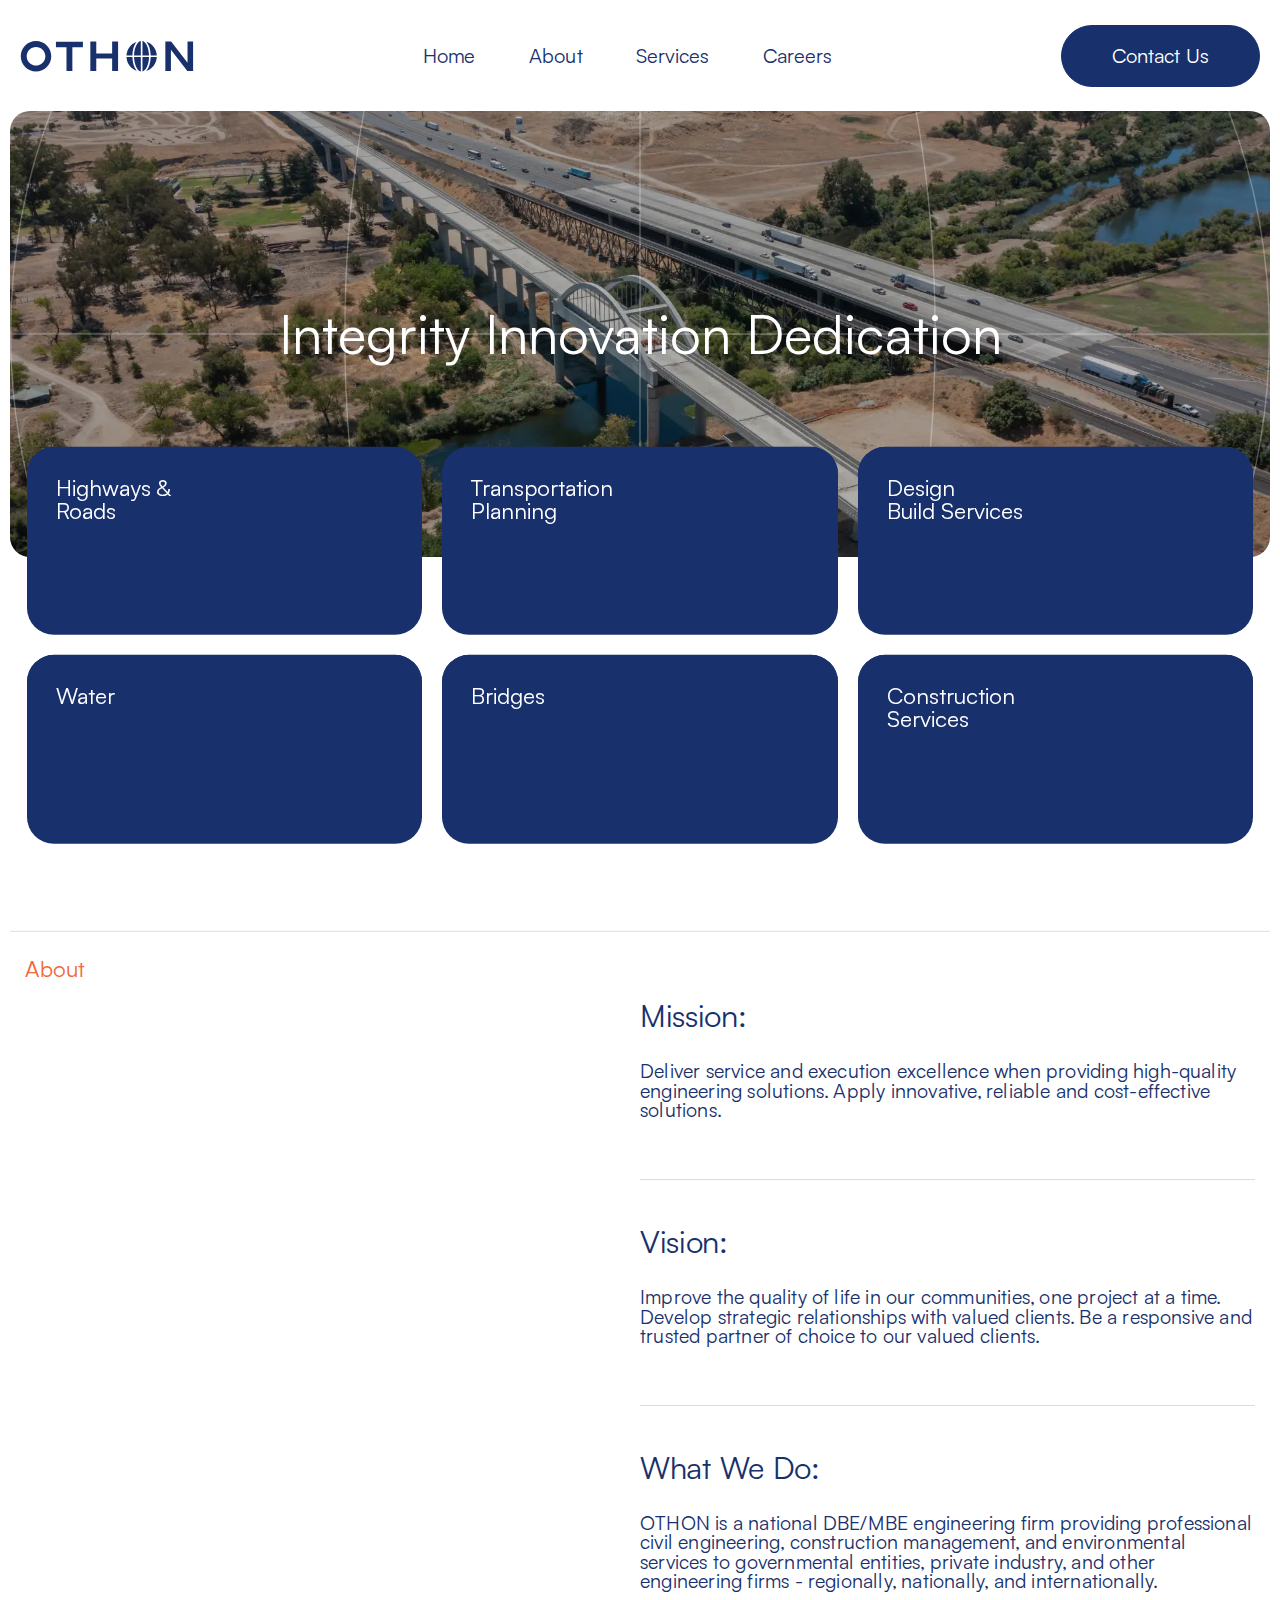
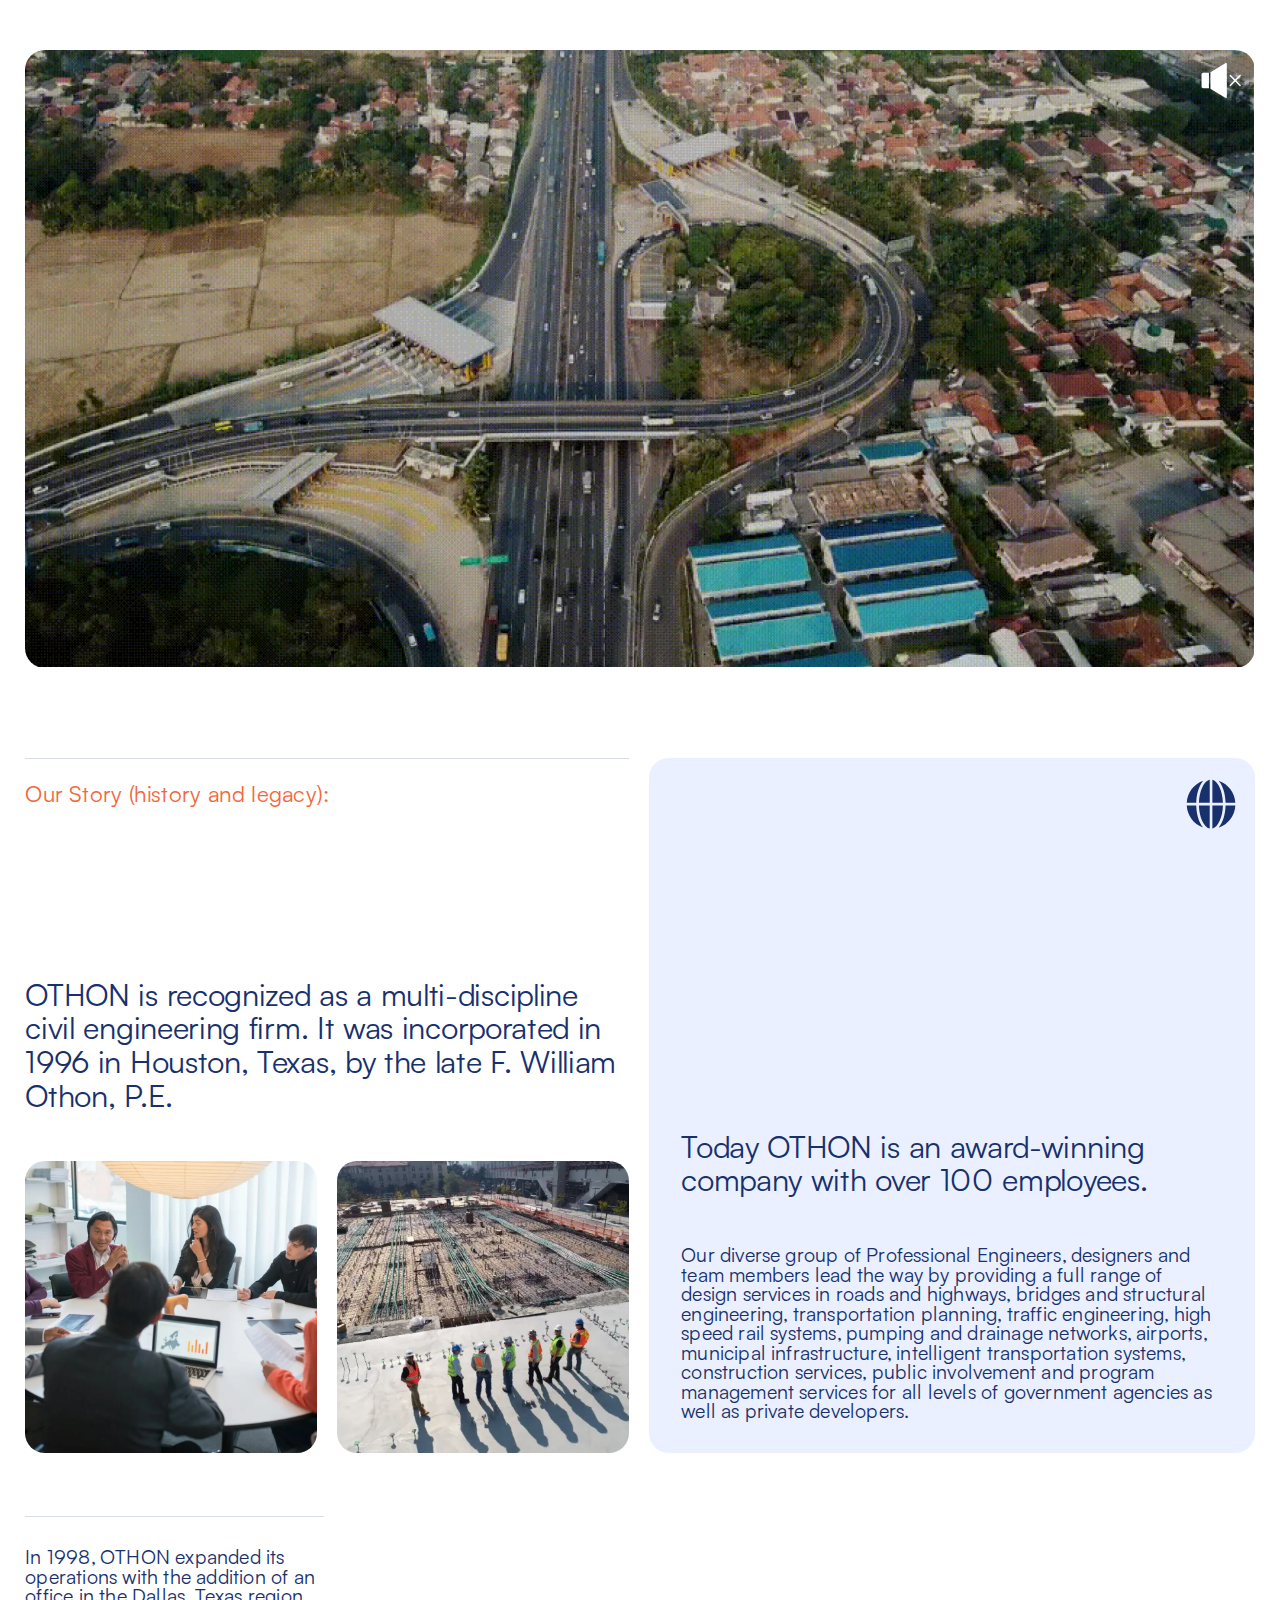
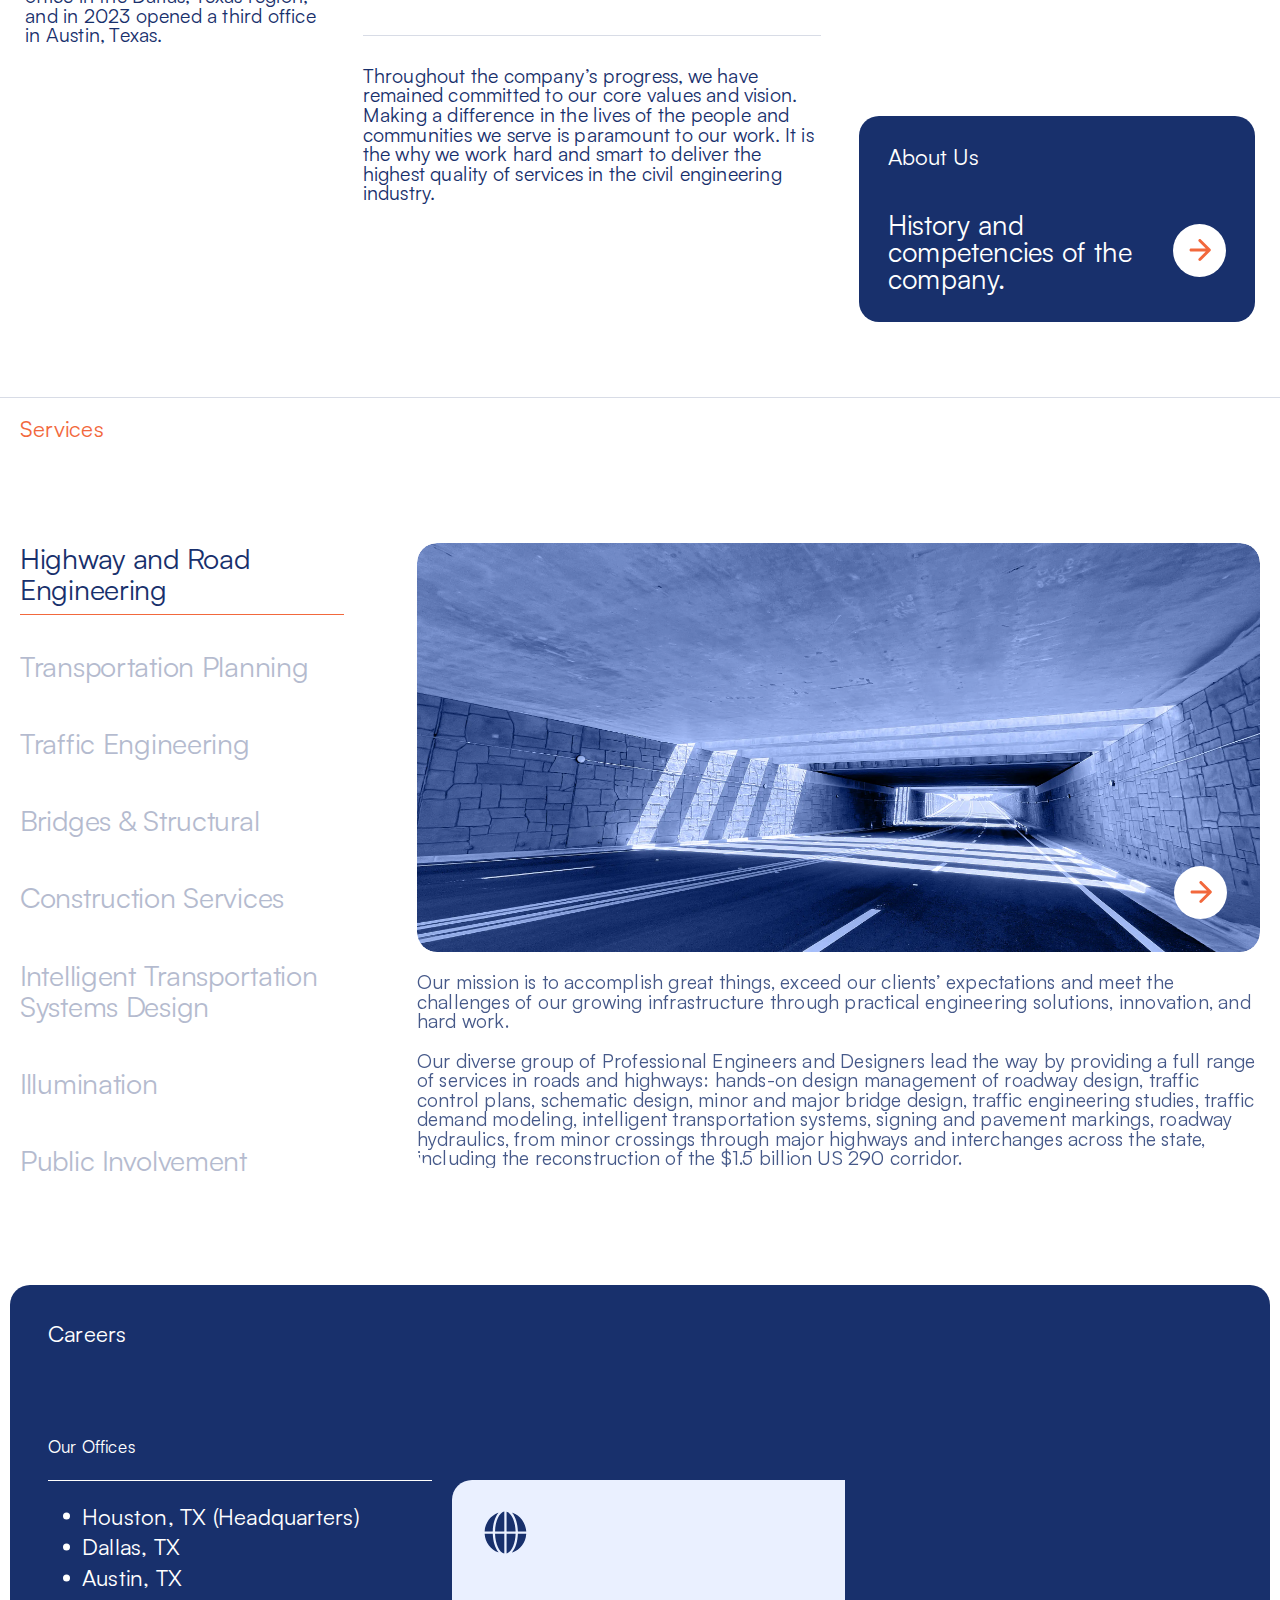
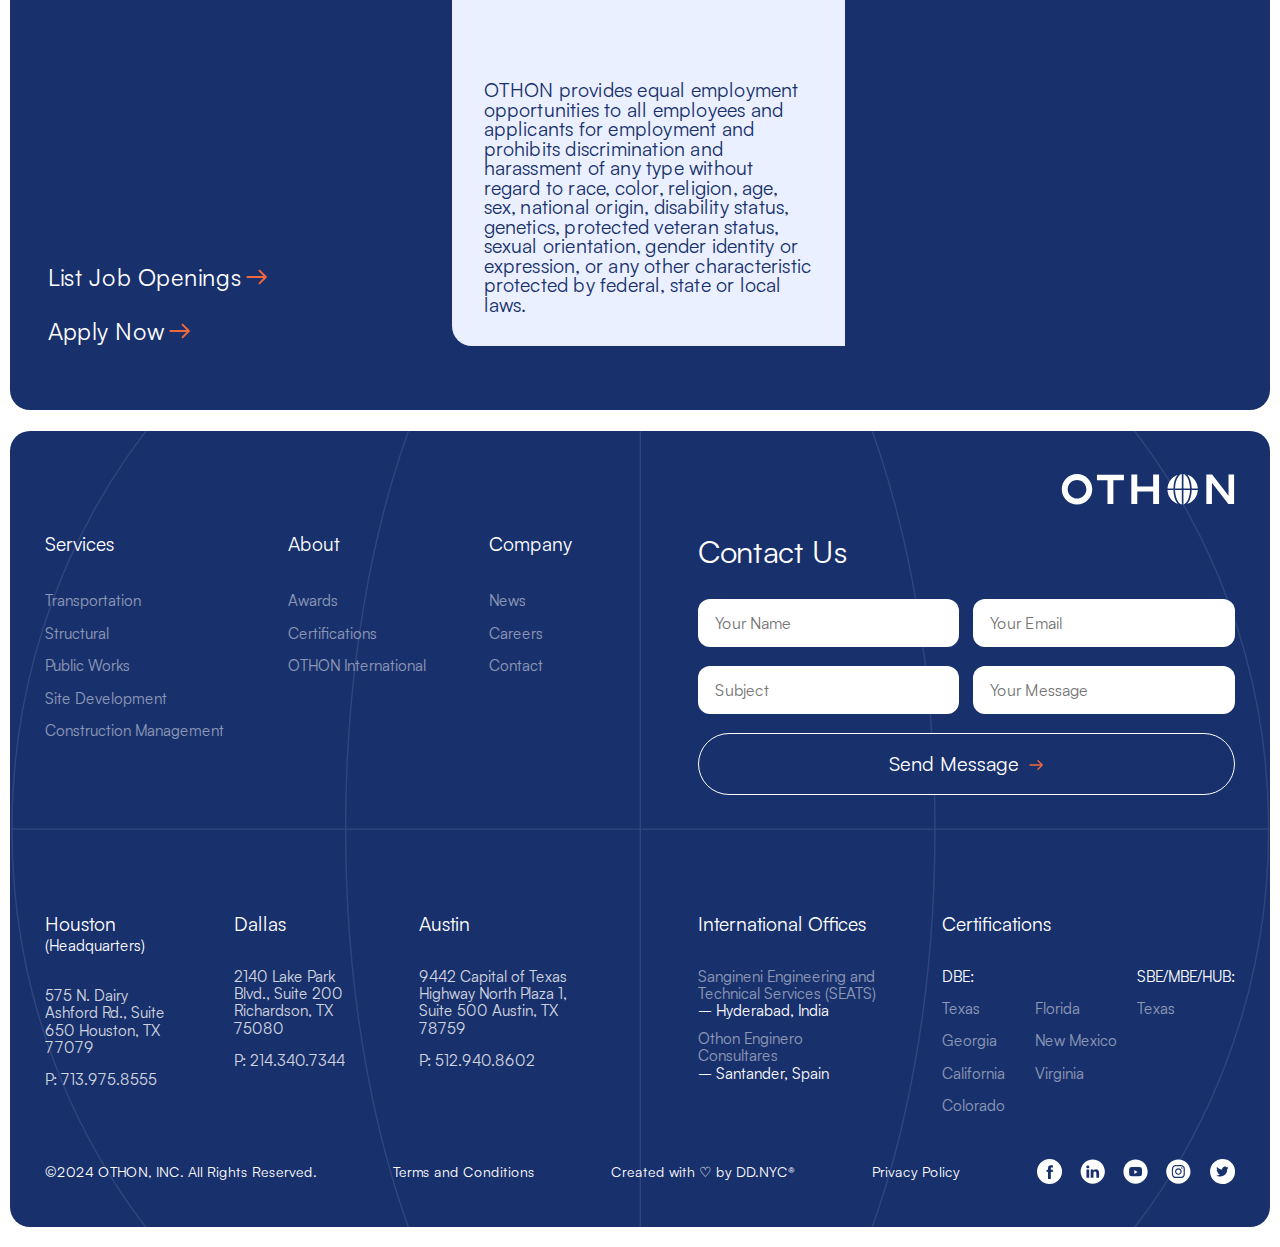
==== commit c0f5219a: "Add files via upload" ====
--- a/index.html
+++ b/index.html
@@ -10,7 +10,7 @@
 			opacity: 0;
 		}
 	</style>
-	<link rel="stylesheet" href="css/style.min.css?_v=20240819172018">
+	<link rel="stylesheet" href="css/style.min.css?_v=20240819172529">
 	<link rel="shortcut icon" href="favicon.ico">
 	<!-- <meta name="robots" content="noindex, nofollow"> -->
 	<meta name="viewport" content="width=device-width, initial-scale=1.0">
@@ -731,7 +731,7 @@
 			</div>
 		</footer>
 	</div>
-	<script src="js/app.min.js?_v=20240819172018"></script>
+	<script src="js/app.min.js?_v=20240819172529"></script>
 </body>
 
 </html>--- a/css/style.min.css
+++ b/css/style.min.css
@@ -1 +1 @@
-@font-face{font-family:Satoshi;font-display:swap;src:url(../fonts/Satoshi-Variable.woff2) format("woff2");font-weight:400;font-style:normal}*{padding:0;margin:0;border:0}*,*::after,*::before{box-sizing:border-box}*::after,*::before{display:inline-block}body,html{height:100%;min-width:320px}body{color:#fff;line-height:1;font-family:Satoshi;font-size:1.375rem;-ms-text-size-adjust:100%;-moz-text-size-adjust:100%;-webkit-text-size-adjust:100%;-webkit-font-smoothing:antialiased;-moz-osx-font-smoothing:grayscale}button,input,textarea{font-family:Satoshi;font-size:inherit;line-height:inherit;color:inherit;background-color:transparent}input,textarea{width:100%}button,option,select{cursor:pointer}a{display:inline-block;color:inherit;text-decoration:none}ul li{list-style:none}img{vertical-align:top}h1,h2,h3,h4,h5,h6{font-weight:inherit;font-size:inherit}body{background-color:#fff}.lock body{overflow:hidden;touch-action:none;-ms-scroll-chaining:none;overscroll-behavior:none}.loaded body{opacity:1;transition:opacity .2s}body ::selection{background-color:#f2683c;color:#fff}.wrapper{min-height:100%;display:flex;flex-direction:column;overflow:hidden}@supports (overflow:clip){.wrapper{overflow:clip}}.wrapper > main{flex:1 1 auto}.wrapper > *{min-width:0}[class*=__container]{max-width:122.5rem;margin:0 auto;padding:0 1.25rem}.button{display:inline-flex;align-items:center;justify-content:center;padding:1rem 3.125rem;font-size:1.25rem;line-height:1.4;border-radius:6.25rem;background-color:#18306c;border:.0625rem solid #18306c;transition:.5s;text-wrap:nowrap}.icon-menu{display:none}.ibg{width:100%;height:100%;-o-object-fit:cover;object-fit:cover}.ibg--top{-o-object-position:top;object-position:top}.ibg--bottom{-o-object-position:bottom;object-position:bottom}.ibg--left{-o-object-position:left;object-position:left}.ibg--right{-o-object-position:right;object-position:right}.ibg--contain{-o-object-fit:contain;object-fit:contain}.title{color:#f2683c;line-height:1.3;letter-spacing:.01em}.text{color:#18306c;letter-spacing:.01em}.header{color:#18306c;background-color:rgba(255,255,255,.768627451);position:absolute;width:100%;top:0;left:0;z-index:50}.header._header-scroll{position:fixed;top:-200%}.header._header-show{transition:.8s;top:0;padding-top:.625rem;padding-bottom:.625rem}.header__container{display:flex;justify-content:space-between;align-items:center;gap:1.25rem}.header__logo{position:relative;z-index:50;transition:.5s}.menu-open .header__logo{color:#fff}.header__logo svg{width:100%;height:100%}.header__menu{display:flex;align-items:center;justify-content:center}.header__button{position:relative;z-index:5;color:#fff}.menu{position:relative}.menu__list{display:flex;flex-wrap:wrap;justify-content:center}.menu__link{font-size:1.25rem;line-height:1.4;transition:.5s}.footer{overflow:hidden}.footer__container{background-color:#18306c;display:flex;flex-direction:column;position:relative;z-index:1}.footer__container::before{content:"";position:absolute;z-index:-1;width:100%;height:100%;top:0;left:0;overflow:visible;background:url(../img/decor.svg) center left/cover no-repeat}.footer__logo-box{display:flex;justify-content:flex-end;align-items:center;gap:1.25rem;margin-bottom:1.875rem}.footer__logo svg{width:100%;height:100%}.footer__top{display:grid;grid-template-columns:1fr 1fr;row-gap:2.5rem}.footer__bottom{display:grid;grid-template-columns:1fr 1fr;row-gap:2.5rem}.footer__copy{display:flex;justify-content:space-between;align-items:center;gap:1.25rem}.left-top-footer__items{display:flex;justify-content:flex-start;row-gap:2.5rem}.left-top-footer__item{max-width:11.75rem}.item-footer__item:not(:last-child){margin-bottom:.625rem}.item-footer__link{line-height:1.15;opacity:.5}.item-footer__link--opacity{opacity:.8}.item-footer__link--custom{opacity:1}.item-footer__link--custom span{opacity:.5}.item-footer__body-label{line-height:1.15;margin-bottom:.625rem}.item-footer__lists{display:flex;gap:1.875rem}.item-footer__inner{display:grid;grid-template-columns:auto 1fr;gap:1.25rem}.right-top-footer__label{line-height:1.1;letter-spacing:-.01em;margin-bottom:1.875rem}.right-top-footer__form{display:grid;grid-template-columns:repeat(2,1fr);-webkit-column-gap:.875rem;-moz-column-gap:.875rem;column-gap:.875rem;row-gap:1.1875rem}.right-top-footer__input{background-color:#fff;border-radius:.75rem;padding:.8125rem 1.0625rem;font-size:1rem;color:#18306c}.right-top-footer__button{width:100%;border:.0625rem solid #fff;display:flex;gap:.625rem}.right-top-footer__button svg{align-self:center;width:.875rem;height:.75rem;color:#f2683c}.left-bootom-footer__items{display:flex;justify-content:flex-start;row-gap:2.5rem}.left-bootom-footer__item{max-width:11.4375rem}.right-bottom-footer__items{display:grid;grid-template-columns:auto auto}.copy-footer{font-size:.875rem;line-height:1.3}.copy-footer__sociale{display:flex}.copy-footer__sociale-link{transition:.5s}.copy-footer__sociale-link svg{width:100%;height:100%}.page__home{padding-left:.625rem;padding-right:.625rem}.page__careers{border-bottom:.0625rem solid #fff}.home__container{padding-left:0;padding-right:0}.home__inner{position:relative;z-index:1;overflow:hidden}.home__title{position:absolute;z-index:3;line-height:1.12;padding-top:1.9375rem;padding-bottom:1.9375rem}.home__background{overflow:hidden;width:100%}.home__background img{aspect-ratio:1880/665;width:100%;height:100%;-o-object-fit:cover;object-fit:cover;-o-object-position:center;object-position:center;border-radius:1.25rem}.home__decor{position:absolute;z-index:2;width:100%;height:100%;top:0;left:0}.home__decor img{width:100%;height:100%;aspect-ratio:1/1;-o-object-fit:cover;object-fit:cover;-o-object-position:left;object-position:left}.home__items{position:relative;z-index:3;display:grid;grid-template-columns:repeat(3,1fr);gap:1.25rem;border-bottom:.0625rem solid rgba(24,48,108,.168627451);margin-bottom:-7%}.home__item{display:grid}.item-home{overflow:hidden;position:relative;border-radius:1.6875rem;background-color:#18306c;aspect-ratio:588/280}.item-home__label{position:relative;z-index:5;display:flex;justify-content:space-between;align-items:center;gap:1.25rem}.item-home__label svg{width:1.4375rem;height:1.4375rem}.item-home__image-box{position:absolute;left:0;top:0;width:100%;height:100%}.item-home__image{position:relative;z-index:1}.item-home__image::before{content:"";position:absolute;z-index:2;width:100%;height:100%;top:0;left:0;background:linear-gradient(180deg,#18306c 0,rgba(47,93,210,0) 100%)}.item-home__image img{width:100%;height:100%;aspect-ratio:588/280;-o-object-fit:cover;object-fit:cover;border-radius:1.6875rem;opacity:0;transition:.8s}.about__video-box{position:relative}.about__video-box video{aspect-ratio:1800/904;-o-object-fit:cover;object-fit:cover}.about__video-player{width:100%;height:100%}.about__sound-on{position:absolute;width:2.5625rem;height:2.1875rem;top:2%;right:1%;background-image:url(../img/about/sound-on.svg)}.about__sound-off{position:absolute;width:2.5625rem;height:2.1875rem;top:2%;right:1%;background-image:url(../img/about/sound-off.svg)}.item-about{color:#18306c;max-width:40.625rem}.item-about__title{line-height:1.1;letter-spacing:-.01em}.item-about__text{letter-spacing:.01em}.item-about:not(:last-child){border-bottom:.0625rem solid rgba(24,48,108,.168627451)}.story-about{color:#18306c}.story-about__inner{display:flex;gap:1.25rem}.story-about__content{border-top:.0625rem solid rgba(24,48,108,.168627451)}.story-about__title{padding-top:1.25rem}.story-about__label{margin-bottom:3rem;line-height:1.1;letter-spacing:-.01em}.story-about__images{display:flex;gap:1.25rem}.story-about__image{flex:50%}.story-about__image img{display:block;width:100%;height:100%;-o-object-fit:cover;object-fit:cover;aspect-ratio:1/1;border-radius:1.25rem}.story-about__text-block{display:flex;flex-direction:column;justify-content:flex-end;background:#eaf0ff;border-radius:1.25rem;position:relative}.story-about__icon{position:absolute;top:3%;right:3%}.bottom-story-about__text{padding-top:1.875rem;border-top:.0625rem solid rgba(24,48,108,.168627451)}.bottom-story-about__link{display:flex;flex-direction:column;justify-content:space-between;aspect-ratio:579/301;border-radius:1.25rem;background:#18306c;color:#fff}.bottom-story-about__link-label{margin-bottom:1.25rem}.bottom-story-about__link-bottom{display:flex;justify-content:space-between;align-items:center;gap:.625rem}.bottom-story-about__link-svg svg circle{transition:all .5s;fill:#fff}.bottom-story-about__link-svg svg path{transition:all .5s;fill:#f2683c}.services__container{border-top:.0625rem solid rgba(24,48,108,.168627451);position:relative}.services__title{padding-top:1rem}.services__body{display:flex;-webkit-column-gap:5.888889%;-moz-column-gap:5.888889%;column-gap:5.888889%}.services__control{overflow:hidden}.services__slider{flex-grow:1}.services__wrapper{overflow:hidden;border-radius:1.25rem}.services__slide{background:#fff;display:flex;align-items:flex-start;pointer-events:auto}.services__slide:not(.swiper-slide-active){pointer-events:none}.services__slide-label{color:#18306c;line-height:1.2;margin-bottom:2.25rem}.services__slide-image-box{position:relative;z-index:1;display:flex;-webkit-column-gap:2.666667%;-moz-column-gap:2.666667%;column-gap:2.666667%}.services__slide-image{border-radius:1.25rem;overflow:hidden}.services__slide-image img{width:100%;height:100%;-o-object-fit:cover;object-fit:cover;border-radius:1.25rem}.services__slide-text p{opacity:.8}.services__slide-text p:not(:last-child){margin-bottom:1.25rem}.services__slide-link{display:inline-flex;overflow:visible;position:absolute;z-index:7;bottom:2.0625rem;right:2.0625rem}.services__slide-link svg circle{transition:all .5s;fill:#fff}.services__slide-link svg path{transition:all .5s;fill:#f2683c}.control-services{display:flex;gap:1.25rem;justify-content:space-between}.control-services__title{line-height:1.1;letter-spacing:-.01em;color:#18306c;display:flex;flex-direction:column;align-items:flex-start}.control-services__title span{cursor:pointer;padding-bottom:.625rem;opacity:.32;transition:opacity .5s;width:100%}.control-services__buttons{align-self:flex-end;display:flex}.control-services__button{padding:.625rem}.control-services__button svg{width:1.0625rem;height:1rem;color:#f2683c}.control-services__button--prev{-webkit-transform:rotate(-180deg);transform:rotate(-180deg)}.control-services__button.swiper-button-disabled{opacity:.5}.careers__container{background-color:#18306c;color:#fff}.careers__title{color:#fff;margin-bottom:5.625rem}.careers__body-label{letter-spacing:.01em;margin-bottom:1.5rem}.careers__inner{display:flex;gap:1.25rem}.careers__offices{border-top:.0625rem solid #fff;flex:30%}.careers__content{display:flex;flex:63.829787%}.offices-careers{display:flex;gap:1.25rem;flex-direction:column;justify-content:space-between}.offices-careers__list{padding-top:1.25rem}.offices-careers__item{line-height:1.38;letter-spacing:.01em;padding-left:2.125rem;position:relative}.offices-careers__item::before{content:"";position:absolute;top:50%;-webkit-transform:translateY(-50%);transform:translateY(-50%);left:.9375rem;width:.4375rem;height:.4375rem;border-radius:50%;background-color:#fff}.offices-careers__link{display:flex;align-items:center;gap:.3125rem;line-height:1.3;letter-spacing:.01em}.offices-careers__link:not(:last-child){margin-bottom:1.4375rem}.offices-careers__link svg{width:1.3125rem;height:1rem;color:#f2683c}.content-careers{overflow:hidden;border-radius:1.25rem;display:grid;grid-template-columns:repeat(2,1fr)}.content-careers__text-block{background:#eaf0ff;color:#18306c;display:flex;flex-direction:column;justify-content:space-between;align-items:flex-start;row-gap:2.5rem}.content-careers__image img{width:100%;height:100%;aspect-ratio:601/713;-o-object-fit:cover;object-fit:cover}.swiper{overflow:hidden}.swiper-initialized{touch-action:pan-y}.swiper-wrapper{width:100%;height:100%;box-sizing:content-box;display:flex;position:relative}.swiper-vertical .swiper-wrapper{flex-direction:column}.swiper-autoheight .swiper-wrapper{align-items:flex-start}.swiper-initialized .swiper-slide{flex-shrink:0}.swiper-android .swiper-slide,.swiper-android .swiper-wrapper{-webkit-transform:translate3d(0,0,0);transform:translate3d(0,0,0)}.swiper-button-lock{display:none!important}@media (min-width:47.99875em){.footer{padding-left:.625rem;padding-right:.625rem;margin-bottom:1.25rem}.footer__container{border-radius:1.25rem}.right-top-footer__button{grid-area:3/1/4/3}.page__careers{margin-bottom:1.25rem;padding-left:.625rem;padding-right:.625rem}.home__title{text-wrap:nowrap;top:50%;left:50%;-webkit-transform:translate(-50%,-50%);transform:translate(-50%,-50%)}.home__items{-webkit-transform:translateY(-22.706767%);transform:translateY(-22.706767%)}.about__inner{display:grid;grid-template-columns:1fr 1fr}.about__video-player{border-radius:1.25rem}.story-about__content{flex:50%}.story-about__image{max-width:27.1875rem}.story-about__text-block{flex:50%}.bottom-story-about{display:flex;justify-content:space-between;gap:1.0625rem}.bottom-story-about__text:nth-child(1){width:24.333333%}.bottom-story-about__text:nth-child(2){width:37.277778%;align-self:center}.bottom-story-about__link{margin-top:12.5rem;align-self:flex-end;width:32.166667%}.careers__container{border-radius:1.25rem}}@media (min-width:61.99875em){.services__title{margin-bottom:6.25rem}.services__control{display:block;flex:0 0 26.111111%}.services__slide-label{display:none}.services__slide-image{position:relative}.control-services{padding-bottom:.9375rem}.control-services__title span{position:relative}.control-services__title span::before{content:"";position:absolute;width:0%;height:.0625rem;bottom:0;left:0;background-color:#f2683c;transition:width 1s}.control-services__title span.active{opacity:1}.control-services__title span.active::before{width:100%}.control-services__buttons{display:none}}@media (min-width:81.24875em){.services__slide-image img{aspect-ratio:357/735}.services__slide-image{width:30.152027%}.services__slide-text{width:65.793919%}}@media (min-width:81.24875em) and (min-width:122.5em){.services__slide-text{padding-top:2.1875rem}.services__slide-text{padding-right:2.5rem}}@media (min-width:122.5em){.title{font-size:1.5rem}.text{font-size:1.375rem}.header{padding-top:2.3125rem}.header__logo{width:12.5rem}.header__logo{height:2.25rem}.menu__list{-webkit-column-gap:6.125rem;-moz-column-gap:6.125rem;column-gap:6.125rem}.footer__container{padding-top:2.8125rem}.footer__container{padding-bottom:3.125rem}.footer__container{padding-left:2.8125rem}.footer__container{padding-right:2.8125rem}.footer__logo{width:12.5rem}.footer__logo{height:2.25rem}.footer__top{-webkit-column-gap:18.4375rem;-moz-column-gap:18.4375rem;column-gap:18.4375rem}.footer__top{margin-bottom:9.0625rem}.footer__bottom{-webkit-column-gap:18.4375rem;-moz-column-gap:18.4375rem;column-gap:18.4375rem}.footer__bottom{margin-bottom:3.4375rem}.left-top-footer__items{-webkit-column-gap:5.375rem;-moz-column-gap:5.375rem;column-gap:5.375rem}.item-footer__label{font-size:1.25rem}.item-footer__label{margin-bottom:2.625rem}.item-footer__label span{font-size:1rem}.item-footer__link{font-size:1rem}.item-footer__body-label{font-size:1rem}.right-top-footer__label{font-size:2.125rem}.left-bootom-footer__items{-webkit-column-gap:5.375rem;-moz-column-gap:5.375rem;column-gap:5.375rem}.right-bottom-footer__items{-webkit-column-gap:5.375rem;-moz-column-gap:5.375rem;column-gap:5.375rem}.copy-footer__sociale{-webkit-column-gap:1.4375rem;-moz-column-gap:1.4375rem;column-gap:1.4375rem}.copy-footer__sociale-link{width:1.8125rem}.copy-footer__sociale-link{height:1.8125rem}.page__home{margin-top:8.3125rem}.page__services{margin-bottom:6.3125rem}.home__title{padding-right:3.125rem}.home__title{padding-left:3.125rem}.home__title{font-size:3.75rem}.home__items{padding-bottom:6.25rem}.home__items{padding-left:2.4375rem}.home__items{padding-right:2.4375rem}.item-home{padding:2.1875rem}.item-home__label{font-size:1.625rem}.about__container{padding-left:2.4375rem}.about__container{padding-right:2.4375rem}.about__video-box{margin-bottom:6.25rem}.item-about{padding-top:2.625rem}.item-about{padding-bottom:4.125rem}.item-about__title{font-size:2.125rem}.item-about__title{margin-bottom:1.875rem}.item-about__text{font-size:1.375rem}.story-about__title{margin-bottom:16.5625rem}.story-about__label{font-size:2.125rem}.story-about__text-block{padding-left:2.5rem}.story-about__text-block{padding-right:2.5rem}.story-about__text-block{padding-bottom:2.5rem}.story-about__text-block{padding-top:7.5rem}.story-about__icon svg{width:3.6875rem}.story-about__icon svg{height:3.6875rem}.story-about__bottom{padding-top:5rem}.story-about__bottom{padding-bottom:6.25rem}.bottom-story-about__link{padding:2.1875rem}.bottom-story-about__link-label{font-size:1.5rem}.bottom-story-about__link-sublabel{font-size:2.125rem}.control-services__title{row-gap:3.125rem}.control-services__title{font-size:2.125rem}.control-services__buttons{gap:3.125rem}.careers__container{padding-top:2.3125rem}.careers__container{padding-left:3.125rem}.careers__container{padding-right:2.5rem}.careers__container{padding-bottom:2.8125rem}.careers__body-label{font-size:1.125rem}.offices-careers__item{font-size:1.5rem}.offices-careers__link{font-size:1.625rem}.content-careers__text-block{padding:2.5rem}.content-careers__text-block-icon svg{width:3.3125rem}.content-careers__text-block-icon svg{height:3.3125rem}}@media (max-width:20em){.title{font-size:1.25rem}.text{font-size:1rem}.header__logo{width:8.5625rem}.header__logo{height:1.5rem}.footer__container{padding-top:2.5625rem}.footer__container{padding-bottom:2rem}.footer__container{padding-left:1.3125rem}.footer__container{padding-right:1.3125rem}.footer__logo{width:8.5625rem}.footer__logo{height:1.5rem}.footer__top{margin-bottom:5.375rem}.footer__bottom{margin-bottom:1.875rem}.left-top-footer__items{-webkit-column-gap:2rem;-moz-column-gap:2rem;column-gap:2rem}.item-footer__label{font-size:1.125rem}.item-footer__label{margin-bottom:1.25rem}.item-footer__label span{font-size:.875rem}.item-footer__link{font-size:.875rem}.item-footer__body-label{font-size:.875rem}.right-top-footer__label{font-size:1.625rem}.left-bootom-footer__items{-webkit-column-gap:2rem;-moz-column-gap:2rem;column-gap:2rem}.right-bottom-footer__items{-webkit-column-gap:2rem;-moz-column-gap:2rem;column-gap:2rem}.copy-footer__sociale{-webkit-column-gap:.6875rem;-moz-column-gap:.6875rem;column-gap:.6875rem}.copy-footer__sociale-link{width:1.25rem}.copy-footer__sociale-link{height:1.25rem}.page__home{margin-top:5.0625rem}.page__services{margin-bottom:3.75rem}.home__title{padding-right:1.375rem}.home__title{padding-left:1.375rem}.home__title{font-size:2.8125rem}.home__items{padding-bottom:4.375rem}.item-home{padding:1.25rem}.item-home__label{font-size:1.125rem}.about__video-box{margin-bottom:4.375rem}.item-about{padding-top:3.125rem}.item-about{padding-bottom:3.125rem}.item-about__title{font-size:1.625rem}.item-about__title{margin-bottom:1.5625rem}.item-about__text{font-size:1rem}.story-about__label{font-size:1.625rem}.story-about__text-block{padding-left:1.25rem}.story-about__text-block{padding-right:1.25rem}.story-about__text-block{padding-bottom:1.25rem}.story-about__text-block{padding-top:6.25rem}.story-about__icon svg{width:2.375rem}.story-about__icon svg{height:2.375rem}.story-about__bottom{padding-top:2.5rem}.story-about__bottom{padding-bottom:2.5rem}.bottom-story-about__link{padding:1.25rem}.bottom-story-about__link-label{font-size:1.25rem}.bottom-story-about__link-sublabel{font-size:1.125rem}.control-services__buttons{gap:.0000000625rem}.careers__container{padding-top:1.875rem}.careers__container{padding-left:1.3125rem}.careers__container{padding-right:1.25rem}.careers__container{padding-bottom:5.625rem}.careers__body-label{font-size:1rem}.offices-careers__item{font-size:1.25rem}.offices-careers__link{font-size:1.25rem}.content-careers__text-block{padding:1.25rem}.content-careers__text-block-icon svg{width:1.8125rem}.content-careers__text-block-icon svg{height:1.8125rem}}@media (max-width:81.24875em){.services__slide-image-box{flex-direction:column;row-gap:1.25rem}}@media (max-width:61.99875em){.footer__logo-box{justify-content:space-between}.footer__top{-webkit-column-gap:2.5rem;-moz-column-gap:2.5rem;column-gap:2.5rem}.footer__top{grid-template-columns:repeat(1,1fr)}.footer__bottom{-webkit-column-gap:2.5rem;-moz-column-gap:2.5rem;column-gap:2.5rem}.footer__bottom{grid-template-columns:repeat(1,1fr)}.top-footer__left{grid-area:2/1/3/2}.top-footer__right{grid-area:1/1/2/2}.left-top-footer__items{justify-content:space-between}.bottom-footer__left{grid-area:1/1/2/2}.bottom-footer__right{grid-area:2/1/3/2}.left-bootom-footer__items{justify-content:space-between}.home__background img{aspect-ratio:991/665}.home__items{grid-template-columns:repeat(2,1fr);margin-bottom:-15%}.services__body{flex-direction:column;row-gap:1.125rem}.services__control{position:relative}.services__control::before{content:"";position:absolute;z-index:5;width:200%;height:.0625rem;bottom:0;left:-50%;background-color:#18306c;opacity:.2}.services__slide-image img{position:absolute;z-index:5;top:0;left:0;width:100%;height:100%}.services__slide-image::before{content:"";position:absolute;z-index:6;width:100%;height:100%;top:0;left:0;background:#18306c;opacity:.8;border-radius:1.25rem}.services__slide-text{padding:1.875rem 1.25rem 6.25rem 1.25rem}.services__slide-text{position:relative;z-index:6;color:#fff}.control-services__title{row-gap:1.875rem}.control-services__title{font-size:1.625rem}.control-services__title{width:100%}.control-services__title span{display:none;position:relative;-webkit-animation:title-tablet-animate 1s;animation:title-tablet-animate 1s}@-webkit-keyframes title-tablet-animate{from{opacity:0}to{opacity:1}}@keyframes title-tablet-animate{from{opacity:0}to{opacity:1}}.control-services__title span::before{content:"";position:absolute;width:100%;height:.125rem;bottom:0;left:0;background-color:#f2683c;-webkit-animation:line-tablet-animate 1s;animation:line-tablet-animate 1s}@-webkit-keyframes line-tablet-animate{from{width:0%}to{width:100%}}@keyframes line-tablet-animate{from{width:0%}to{width:100%}}.control-services__title span.active{margin-top:auto;display:block;opacity:1}.careers__inner{flex-direction:column}}@media (max-width:47.99875em){.menu__body{display:flex;flex-direction:column;justify-content:space-between;background-color:#18306c;position:fixed;width:100%;height:100%;right:-100%;top:-100%;overflow:auto;padding:9.5625rem .9375rem .9375rem 1.875rem;transition:all .5s}.menu__body::before{content:"";position:fixed;width:100%;height:4.6875rem;right:-100%;top:-100%;transition:all .5s;z-index:2;background-color:#18306c}.menu__body::after{content:"";position:absolute;z-index:3;width:100%;height:100%;top:0;left:0;overflow:visible;background:url(../img/decor.svg) left no-repeat}.menu-open .menu__body{right:0;top:0}.menu-open .menu__body::before{right:0;top:0}.menu__list{position:relative;z-index:5;color:#fff;display:flex;flex-direction:column;row-gap:1.3125rem}.icon-menu{display:block;position:relative;width:1.25rem;height:.875rem;z-index:5}.icon-menu span,.icon-menu::after,.icon-menu::before{content:"";transition:all .5s ease 0s;right:0;position:absolute;width:100%;height:.125rem;background-color:#fff}.icon-menu::before{top:0}.icon-menu::after{bottom:0}.icon-menu span{top:calc(50% - .0625rem)}.menu-open .icon-menu span{width:0}.menu-open .icon-menu::before{top:calc(50% - .0625rem);-webkit-transform:rotate(-45deg);transform:rotate(-45deg)}.menu-open .icon-menu::after{bottom:calc(50% - .0625rem);-webkit-transform:rotate(45deg);transform:rotate(45deg)}.header{padding-top:1rem}.header__button{background-color:transparent;border:.0625rem solid #fff}.menu::before{content:"";position:absolute;z-index:5;top:50%;left:50%;-webkit-transform:translate(-50%,-50%);transform:translate(-50%,-50%);width:2.125rem;height:2.125rem;border-radius:50%;background-color:#18306c;border:.0625rem solid #fff}.menu__list{-webkit-column-gap:1.25rem;-moz-column-gap:1.25rem;column-gap:1.25rem}.left-top-footer__items{flex-wrap:wrap}.item-footer__inner{grid-template-columns:auto auto}.right-top-footer__form{grid-template-columns:repeat(1,1fr)}.left-bootom-footer__items{flex-wrap:wrap}.right-bottom-footer__items{grid-template-columns:auto;row-gap:1.875rem}.copy-footer{display:flex;flex-direction:column;align-items:flex-start}.copy-footer__link--mobile-none{display:none}.home__title{left:0;bottom:0}.home__background img{aspect-ratio:335/554}.home__items{padding-left:.0000000625rem}.home__items{padding-right:.0000000625rem}.home__items{grid-template-columns:repeat(1,1fr);margin-top:1.25rem;margin-bottom:1.25rem}.about__container{padding-left:.9375rem}.about__container{padding-right:.9375rem}.about__video-box{margin-left:-.9375rem;margin-right:-.9375rem}.about__video-box video{aspect-ratio:375/480}.story-about__inner{flex-direction:column}.story-about__title{margin-bottom:6.0625rem}.story-about__images{flex-direction:column}.story-about__image{flex:100%}.story-about__icon{left:3%}.bottom-story-about__text{margin-top:2.5rem}.bottom-story-about__link{width:100%}.careers__container{border-radius:1.25rem 1.25rem 0 0}.content-careers{grid-template-columns:repeat(1,1fr);gap:1.875rem}.content-careers__text-block{width:100%;height:100%;border-radius:1.25rem;grid-area:2/1/3/2}.content-careers__image{grid-area:1/1/2/2}.content-careers__image img{border-radius:1.25rem}}@media (max-width:47.99875em) and (any-hover:none){.icon-menu{cursor:default}}@media (max-width:29.99875em){.button{width:100%}}@media (min-width:20em) and (max-width:122.5em){@supports (font-size:clamp(1.25rem ,1.2012195122rem + 0.243902439vw ,1.5rem)){.title{font-size:clamp(1.25rem ,1.2012195122rem + .243902439vw ,1.5rem)}}@supports not (font-size:clamp(1.25rem ,1.2012195122rem + 0.243902439vw ,1.5rem)){.title{font-size:calc(1.25rem + .25 * (100vw - 20rem)/ 102.5)}}@supports (font-size:clamp(1rem ,0.9268292683rem + 0.3658536585vw ,1.375rem)){.text{font-size:clamp(1rem ,.9268292683rem + .3658536585vw ,1.375rem)}}@supports not (font-size:clamp(1rem ,0.9268292683rem + 0.3658536585vw ,1.375rem)){.text{font-size:calc(1rem + .375 * (100vw - 20rem)/ 102.5)}}@supports (width:clamp(8.5625rem ,7.7942073171rem + 3.8414634146vw ,12.5rem)){.header__logo{width:clamp(8.5625rem ,7.7942073171rem + 3.8414634146vw ,12.5rem)}}@supports not (width:clamp(8.5625rem ,7.7942073171rem + 3.8414634146vw ,12.5rem)){.header__logo{width:calc(8.5625rem + 3.9375 * (100vw - 20rem)/ 102.5)}}@supports (height:clamp(1.5rem ,1.3536585366rem + 0.7317073171vw ,2.25rem)){.header__logo{height:clamp(1.5rem ,1.3536585366rem + .7317073171vw ,2.25rem)}}@supports not (height:clamp(1.5rem ,1.3536585366rem + 0.7317073171vw ,2.25rem)){.header__logo{height:calc(1.5rem + .75 * (100vw - 20rem)/ 102.5)}}@supports (padding-top:clamp(2.5625rem ,2.5137195122rem + 0.243902439vw ,2.8125rem)){.footer__container{padding-top:clamp(2.5625rem ,2.5137195122rem + .243902439vw ,2.8125rem)}}@supports not (padding-top:clamp(2.5625rem ,2.5137195122rem + 0.243902439vw ,2.8125rem)){.footer__container{padding-top:calc(2.5625rem + .25 * (100vw - 20rem)/ 102.5)}}@supports (padding-bottom:clamp(2rem ,1.7804878049rem + 1.0975609756vw ,3.125rem)){.footer__container{padding-bottom:clamp(2rem ,1.7804878049rem + 1.0975609756vw ,3.125rem)}}@supports not (padding-bottom:clamp(2rem ,1.7804878049rem + 1.0975609756vw ,3.125rem)){.footer__container{padding-bottom:calc(2rem + 1.125 * (100vw - 20rem)/ 102.5)}}@supports (padding-left:clamp(1.3125rem ,1.0198170732rem + 1.4634146341vw ,2.8125rem)){.footer__container{padding-left:clamp(1.3125rem ,1.0198170732rem + 1.4634146341vw ,2.8125rem)}}@supports not (padding-left:clamp(1.3125rem ,1.0198170732rem + 1.4634146341vw ,2.8125rem)){.footer__container{padding-left:calc(1.3125rem + 1.5 * (100vw - 20rem)/ 102.5)}}@supports (padding-right:clamp(1.3125rem ,1.0198170732rem + 1.4634146341vw ,2.8125rem)){.footer__container{padding-right:clamp(1.3125rem ,1.0198170732rem + 1.4634146341vw ,2.8125rem)}}@supports not (padding-right:clamp(1.3125rem ,1.0198170732rem + 1.4634146341vw ,2.8125rem)){.footer__container{padding-right:calc(1.3125rem + 1.5 * (100vw - 20rem)/ 102.5)}}@supports (width:clamp(8.5625rem ,7.7942073171rem + 3.8414634146vw ,12.5rem)){.footer__logo{width:clamp(8.5625rem ,7.7942073171rem + 3.8414634146vw ,12.5rem)}}@supports not (width:clamp(8.5625rem ,7.7942073171rem + 3.8414634146vw ,12.5rem)){.footer__logo{width:calc(8.5625rem + 3.9375 * (100vw - 20rem)/ 102.5)}}@supports (height:clamp(1.5rem ,1.3536585366rem + 0.7317073171vw ,2.25rem)){.footer__logo{height:clamp(1.5rem ,1.3536585366rem + .7317073171vw ,2.25rem)}}@supports not (height:clamp(1.5rem ,1.3536585366rem + 0.7317073171vw ,2.25rem)){.footer__logo{height:calc(1.5rem + .75 * (100vw - 20rem)/ 102.5)}}@supports (margin-bottom:clamp(5.375rem ,4.6554878049rem + 3.5975609756vw ,9.0625rem)){.footer__top{margin-bottom:clamp(5.375rem ,4.6554878049rem + 3.5975609756vw ,9.0625rem)}}@supports not (margin-bottom:clamp(5.375rem ,4.6554878049rem + 3.5975609756vw ,9.0625rem)){.footer__top{margin-bottom:calc(5.375rem + 3.6875 * (100vw - 20rem)/ 102.5)}}@supports (margin-bottom:clamp(1.875rem ,1.5701219512rem + 1.5243902439vw ,3.4375rem)){.footer__bottom{margin-bottom:clamp(1.875rem ,1.5701219512rem + 1.5243902439vw ,3.4375rem)}}@supports not (margin-bottom:clamp(1.875rem ,1.5701219512rem + 1.5243902439vw ,3.4375rem)){.footer__bottom{margin-bottom:calc(1.875rem + 1.5625 * (100vw - 20rem)/ 102.5)}}@supports ((-moz-column-gap:clamp(2rem ,1.3414634146rem + 3.2926829268vw ,5.375rem)) or (column-gap:clamp(2rem ,1.3414634146rem + 3.2926829268vw ,5.375rem))){.left-top-footer__items{-webkit-column-gap:clamp(2rem ,1.3414634146rem + 3.2926829268vw ,5.375rem);-moz-column-gap:clamp(2rem ,1.3414634146rem + 3.2926829268vw ,5.375rem);column-gap:clamp(2rem ,1.3414634146rem + 3.2926829268vw ,5.375rem)}}@supports not ((-moz-column-gap:clamp(2rem ,1.3414634146rem + 3.2926829268vw ,5.375rem)) or (column-gap:clamp(2rem ,1.3414634146rem + 3.2926829268vw ,5.375rem))){.left-top-footer__items{-webkit-column-gap:calc(2rem + 3.375 * (100vw - 20rem)/ 102.5);-moz-column-gap:calc(2rem + 3.375 * (100vw - 20rem)/ 102.5);column-gap:calc(2rem + 3.375 * (100vw - 20rem)/ 102.5)}}@supports (font-size:clamp(1.125rem ,1.1006097561rem + 0.1219512195vw ,1.25rem)){.item-footer__label{font-size:clamp(1.125rem ,1.1006097561rem + .1219512195vw ,1.25rem)}}@supports not (font-size:clamp(1.125rem ,1.1006097561rem + 0.1219512195vw ,1.25rem)){.item-footer__label{font-size:calc(1.125rem + .125 * (100vw - 20rem)/ 102.5)}}@supports (margin-bottom:clamp(1.25rem ,0.9817073171rem + 1.3414634146vw ,2.625rem)){.item-footer__label{margin-bottom:clamp(1.25rem ,.9817073171rem + 1.3414634146vw ,2.625rem)}}@supports not (margin-bottom:clamp(1.25rem ,0.9817073171rem + 1.3414634146vw ,2.625rem)){.item-footer__label{margin-bottom:calc(1.25rem + 1.375 * (100vw - 20rem)/ 102.5)}}@supports (font-size:clamp(0.875rem ,0.8506097561rem + 0.1219512195vw ,1rem)){.item-footer__label span{font-size:clamp(.875rem ,.8506097561rem + .1219512195vw ,1rem)}}@supports not (font-size:clamp(0.875rem ,0.8506097561rem + 0.1219512195vw ,1rem)){.item-footer__label span{font-size:calc(.875rem + .125 * (100vw - 20rem)/ 102.5)}}@supports (font-size:clamp(0.875rem ,0.8506097561rem + 0.1219512195vw ,1rem)){.item-footer__link{font-size:clamp(.875rem ,.8506097561rem + .1219512195vw ,1rem)}}@supports not (font-size:clamp(0.875rem ,0.8506097561rem + 0.1219512195vw ,1rem)){.item-footer__link{font-size:calc(.875rem + .125 * (100vw - 20rem)/ 102.5)}}@supports (font-size:clamp(0.875rem ,0.8506097561rem + 0.1219512195vw ,1rem)){.item-footer__body-label{font-size:clamp(.875rem ,.8506097561rem + .1219512195vw ,1rem)}}@supports not (font-size:clamp(0.875rem ,0.8506097561rem + 0.1219512195vw ,1rem)){.item-footer__body-label{font-size:calc(.875rem + .125 * (100vw - 20rem)/ 102.5)}}@supports (font-size:clamp(1.625rem ,1.5274390244rem + 0.487804878vw ,2.125rem)){.right-top-footer__label{font-size:clamp(1.625rem ,1.5274390244rem + .487804878vw ,2.125rem)}}@supports not (font-size:clamp(1.625rem ,1.5274390244rem + 0.487804878vw ,2.125rem)){.right-top-footer__label{font-size:calc(1.625rem + .5 * (100vw - 20rem)/ 102.5)}}@supports ((-moz-column-gap:clamp(2rem ,1.3414634146rem + 3.2926829268vw ,5.375rem)) or (column-gap:clamp(2rem ,1.3414634146rem + 3.2926829268vw ,5.375rem))){.left-bootom-footer__items{-webkit-column-gap:clamp(2rem ,1.3414634146rem + 3.2926829268vw ,5.375rem);-moz-column-gap:clamp(2rem ,1.3414634146rem + 3.2926829268vw ,5.375rem);column-gap:clamp(2rem ,1.3414634146rem + 3.2926829268vw ,5.375rem)}}@supports not ((-moz-column-gap:clamp(2rem ,1.3414634146rem + 3.2926829268vw ,5.375rem)) or (column-gap:clamp(2rem ,1.3414634146rem + 3.2926829268vw ,5.375rem))){.left-bootom-footer__items{-webkit-column-gap:calc(2rem + 3.375 * (100vw - 20rem)/ 102.5);-moz-column-gap:calc(2rem + 3.375 * (100vw - 20rem)/ 102.5);column-gap:calc(2rem + 3.375 * (100vw - 20rem)/ 102.5)}}@supports ((-moz-column-gap:clamp(2rem ,1.3414634146rem + 3.2926829268vw ,5.375rem)) or (column-gap:clamp(2rem ,1.3414634146rem + 3.2926829268vw ,5.375rem))){.right-bottom-footer__items{-webkit-column-gap:clamp(2rem ,1.3414634146rem + 3.2926829268vw ,5.375rem);-moz-column-gap:clamp(2rem ,1.3414634146rem + 3.2926829268vw ,5.375rem);column-gap:clamp(2rem ,1.3414634146rem + 3.2926829268vw ,5.375rem)}}@supports not ((-moz-column-gap:clamp(2rem ,1.3414634146rem + 3.2926829268vw ,5.375rem)) or (column-gap:clamp(2rem ,1.3414634146rem + 3.2926829268vw ,5.375rem))){.right-bottom-footer__items{-webkit-column-gap:calc(2rem + 3.375 * (100vw - 20rem)/ 102.5);-moz-column-gap:calc(2rem + 3.375 * (100vw - 20rem)/ 102.5);column-gap:calc(2rem + 3.375 * (100vw - 20rem)/ 102.5)}}@supports ((-moz-column-gap:clamp(0.6875rem ,0.5411585366rem + 0.7317073171vw ,1.4375rem)) or (column-gap:clamp(0.6875rem ,0.5411585366rem + 0.7317073171vw ,1.4375rem))){.copy-footer__sociale{-webkit-column-gap:clamp(.6875rem ,.5411585366rem + .7317073171vw ,1.4375rem);-moz-column-gap:clamp(.6875rem ,.5411585366rem + .7317073171vw ,1.4375rem);column-gap:clamp(.6875rem ,.5411585366rem + .7317073171vw ,1.4375rem)}}@supports not ((-moz-column-gap:clamp(0.6875rem ,0.5411585366rem + 0.7317073171vw ,1.4375rem)) or (column-gap:clamp(0.6875rem ,0.5411585366rem + 0.7317073171vw ,1.4375rem))){.copy-footer__sociale{-webkit-column-gap:calc(.6875rem + .75 * (100vw - 20rem)/ 102.5);-moz-column-gap:calc(.6875rem + .75 * (100vw - 20rem)/ 102.5);column-gap:calc(.6875rem + .75 * (100vw - 20rem)/ 102.5)}}@supports (width:clamp(1.25rem ,1.1402439024rem + 0.5487804878vw ,1.8125rem)){.copy-footer__sociale-link{width:clamp(1.25rem ,1.1402439024rem + .5487804878vw ,1.8125rem)}}@supports not (width:clamp(1.25rem ,1.1402439024rem + 0.5487804878vw ,1.8125rem)){.copy-footer__sociale-link{width:calc(1.25rem + .5625 * (100vw - 20rem)/ 102.5)}}@supports (height:clamp(1.25rem ,1.1402439024rem + 0.5487804878vw ,1.8125rem)){.copy-footer__sociale-link{height:clamp(1.25rem ,1.1402439024rem + .5487804878vw ,1.8125rem)}}@supports not (height:clamp(1.25rem ,1.1402439024rem + 0.5487804878vw ,1.8125rem)){.copy-footer__sociale-link{height:calc(1.25rem + .5625 * (100vw - 20rem)/ 102.5)}}@supports (margin-top:clamp(5.0625rem ,4.4283536585rem + 3.1707317073vw ,8.3125rem)){.page__home{margin-top:clamp(5.0625rem ,4.4283536585rem + 3.1707317073vw ,8.3125rem)}}@supports not (margin-top:clamp(5.0625rem ,4.4283536585rem + 3.1707317073vw ,8.3125rem)){.page__home{margin-top:calc(5.0625rem + 3.25 * (100vw - 20rem)/ 102.5)}}@supports (margin-bottom:clamp(3.75rem ,3.25rem + 2.5vw ,6.3125rem)){.page__services{margin-bottom:clamp(3.75rem ,3.25rem + 2.5vw ,6.3125rem)}}@supports not (margin-bottom:clamp(3.75rem ,3.25rem + 2.5vw ,6.3125rem)){.page__services{margin-bottom:calc(3.75rem + 2.5625 * (100vw - 20rem)/ 102.5)}}@supports (padding-right:clamp(1.375rem ,1.0335365854rem + 1.7073170732vw ,3.125rem)){.home__title{padding-right:clamp(1.375rem ,1.0335365854rem + 1.7073170732vw ,3.125rem)}}@supports not (padding-right:clamp(1.375rem ,1.0335365854rem + 1.7073170732vw ,3.125rem)){.home__title{padding-right:calc(1.375rem + 1.75 * (100vw - 20rem)/ 102.5)}}@supports (padding-left:clamp(1.375rem ,1.0335365854rem + 1.7073170732vw ,3.125rem)){.home__title{padding-left:clamp(1.375rem ,1.0335365854rem + 1.7073170732vw ,3.125rem)}}@supports not (padding-left:clamp(1.375rem ,1.0335365854rem + 1.7073170732vw ,3.125rem)){.home__title{padding-left:calc(1.375rem + 1.75 * (100vw - 20rem)/ 102.5)}}@supports (font-size:clamp(2.8125rem ,2.6295731707rem + 0.9146341463vw ,3.75rem)){.home__title{font-size:clamp(2.8125rem ,2.6295731707rem + .9146341463vw ,3.75rem)}}@supports not (font-size:clamp(2.8125rem ,2.6295731707rem + 0.9146341463vw ,3.75rem)){.home__title{font-size:calc(2.8125rem + .9375 * (100vw - 20rem)/ 102.5)}}@supports (padding-bottom:clamp(4.375rem ,4.0091463415rem + 1.8292682927vw ,6.25rem)){.home__items{padding-bottom:clamp(4.375rem ,4.0091463415rem + 1.8292682927vw ,6.25rem)}}@supports not (padding-bottom:clamp(4.375rem ,4.0091463415rem + 1.8292682927vw ,6.25rem)){.home__items{padding-bottom:calc(4.375rem + 1.875 * (100vw - 20rem)/ 102.5)}}@supports (padding:clamp(1.25rem ,1.0670731707rem + 0.9146341463vw ,2.1875rem)){.item-home{padding:clamp(1.25rem ,1.0670731707rem + .9146341463vw ,2.1875rem)}}@supports not (padding:clamp(1.25rem ,1.0670731707rem + 0.9146341463vw ,2.1875rem)){.item-home{padding:calc(1.25rem + .9375 * (100vw - 20rem)/ 102.5)}}@supports (font-size:clamp(1.125rem ,1.0274390244rem + 0.487804878vw ,1.625rem)){.item-home__label{font-size:clamp(1.125rem ,1.0274390244rem + .487804878vw ,1.625rem)}}@supports not (font-size:clamp(1.125rem ,1.0274390244rem + 0.487804878vw ,1.625rem)){.item-home__label{font-size:calc(1.125rem + .5 * (100vw - 20rem)/ 102.5)}}@supports (margin-bottom:clamp(4.375rem ,4.0091463415rem + 1.8292682927vw ,6.25rem)){.about__video-box{margin-bottom:clamp(4.375rem ,4.0091463415rem + 1.8292682927vw ,6.25rem)}}@supports not (margin-bottom:clamp(4.375rem ,4.0091463415rem + 1.8292682927vw ,6.25rem)){.about__video-box{margin-bottom:calc(4.375rem + 1.875 * (100vw - 20rem)/ 102.5)}}@supports (padding-top:clamp(2.625rem ,3.2225609756rem + -0.487804878vw ,3.125rem)){.item-about{padding-top:clamp(2.625rem ,3.2225609756rem + -.487804878vw ,3.125rem)}}@supports not (padding-top:clamp(2.625rem ,3.2225609756rem + -0.487804878vw ,3.125rem)){.item-about{padding-top:calc(3.125rem + -.5 * (100vw - 20rem)/ 102.5)}}@supports (padding-bottom:clamp(3.125rem ,2.9298780488rem + 0.9756097561vw ,4.125rem)){.item-about{padding-bottom:clamp(3.125rem ,2.9298780488rem + .9756097561vw ,4.125rem)}}@supports not (padding-bottom:clamp(3.125rem ,2.9298780488rem + 0.9756097561vw ,4.125rem)){.item-about{padding-bottom:calc(3.125rem + 1 * (100vw - 20rem)/ 102.5)}}@supports (font-size:clamp(1.625rem ,1.5274390244rem + 0.487804878vw ,2.125rem)){.item-about__title{font-size:clamp(1.625rem ,1.5274390244rem + .487804878vw ,2.125rem)}}@supports not (font-size:clamp(1.625rem ,1.5274390244rem + 0.487804878vw ,2.125rem)){.item-about__title{font-size:calc(1.625rem + .5 * (100vw - 20rem)/ 102.5)}}@supports (margin-bottom:clamp(1.5625rem ,1.5015243902rem + 0.3048780488vw ,1.875rem)){.item-about__title{margin-bottom:clamp(1.5625rem ,1.5015243902rem + .3048780488vw ,1.875rem)}}@supports not (margin-bottom:clamp(1.5625rem ,1.5015243902rem + 0.3048780488vw ,1.875rem)){.item-about__title{margin-bottom:calc(1.5625rem + .3125 * (100vw - 20rem)/ 102.5)}}@supports (font-size:clamp(1rem ,0.9268292683rem + 0.3658536585vw ,1.375rem)){.item-about__text{font-size:clamp(1rem ,.9268292683rem + .3658536585vw ,1.375rem)}}@supports not (font-size:clamp(1rem ,0.9268292683rem + 0.3658536585vw ,1.375rem)){.item-about__text{font-size:calc(1rem + .375 * (100vw - 20rem)/ 102.5)}}@supports (font-size:clamp(1.625rem ,1.5274390244rem + 0.487804878vw ,2.125rem)){.story-about__label{font-size:clamp(1.625rem ,1.5274390244rem + .487804878vw ,2.125rem)}}@supports not (font-size:clamp(1.625rem ,1.5274390244rem + 0.487804878vw ,2.125rem)){.story-about__label{font-size:calc(1.625rem + .5 * (100vw - 20rem)/ 102.5)}}@supports (padding-left:clamp(1.25rem ,1.006097561rem + 1.2195121951vw ,2.5rem)){.story-about__text-block{padding-left:clamp(1.25rem ,1.006097561rem + 1.2195121951vw ,2.5rem)}}@supports not (padding-left:clamp(1.25rem ,1.006097561rem + 1.2195121951vw ,2.5rem)){.story-about__text-block{padding-left:calc(1.25rem + 1.25 * (100vw - 20rem)/ 102.5)}}@supports (padding-right:clamp(1.25rem ,1.006097561rem + 1.2195121951vw ,2.5rem)){.story-about__text-block{padding-right:clamp(1.25rem ,1.006097561rem + 1.2195121951vw ,2.5rem)}}@supports not (padding-right:clamp(1.25rem ,1.006097561rem + 1.2195121951vw ,2.5rem)){.story-about__text-block{padding-right:calc(1.25rem + 1.25 * (100vw - 20rem)/ 102.5)}}@supports (padding-bottom:clamp(1.25rem ,1.006097561rem + 1.2195121951vw ,2.5rem)){.story-about__text-block{padding-bottom:clamp(1.25rem ,1.006097561rem + 1.2195121951vw ,2.5rem)}}@supports not (padding-bottom:clamp(1.25rem ,1.006097561rem + 1.2195121951vw ,2.5rem)){.story-about__text-block{padding-bottom:calc(1.25rem + 1.25 * (100vw - 20rem)/ 102.5)}}@supports (padding-top:clamp(6.25rem ,6.006097561rem + 1.2195121951vw ,7.5rem)){.story-about__text-block{padding-top:clamp(6.25rem ,6.006097561rem + 1.2195121951vw ,7.5rem)}}@supports not (padding-top:clamp(6.25rem ,6.006097561rem + 1.2195121951vw ,7.5rem)){.story-about__text-block{padding-top:calc(6.25rem + 1.25 * (100vw - 20rem)/ 102.5)}}@supports (width:clamp(2.375rem ,2.118902439rem + 1.2804878049vw ,3.6875rem)){.story-about__icon svg{width:clamp(2.375rem ,2.118902439rem + 1.2804878049vw ,3.6875rem)}}@supports not (width:clamp(2.375rem ,2.118902439rem + 1.2804878049vw ,3.6875rem)){.story-about__icon svg{width:calc(2.375rem + 1.3125 * (100vw - 20rem)/ 102.5)}}@supports (height:clamp(2.375rem ,2.118902439rem + 1.2804878049vw ,3.6875rem)){.story-about__icon svg{height:clamp(2.375rem ,2.118902439rem + 1.2804878049vw ,3.6875rem)}}@supports not (height:clamp(2.375rem ,2.118902439rem + 1.2804878049vw ,3.6875rem)){.story-about__icon svg{height:calc(2.375rem + 1.3125 * (100vw - 20rem)/ 102.5)}}@supports (padding-top:clamp(2.5rem ,2.012195122rem + 2.4390243902vw ,5rem)){.story-about__bottom{padding-top:clamp(2.5rem ,2.012195122rem + 2.4390243902vw ,5rem)}}@supports not (padding-top:clamp(2.5rem ,2.012195122rem + 2.4390243902vw ,5rem)){.story-about__bottom{padding-top:calc(2.5rem + 2.5 * (100vw - 20rem)/ 102.5)}}@supports (padding-bottom:clamp(2.5rem ,1.7682926829rem + 3.6585365854vw ,6.25rem)){.story-about__bottom{padding-bottom:clamp(2.5rem ,1.7682926829rem + 3.6585365854vw ,6.25rem)}}@supports not (padding-bottom:clamp(2.5rem ,1.7682926829rem + 3.6585365854vw ,6.25rem)){.story-about__bottom{padding-bottom:calc(2.5rem + 3.75 * (100vw - 20rem)/ 102.5)}}@supports (padding:clamp(1.25rem ,1.0670731707rem + 0.9146341463vw ,2.1875rem)){.bottom-story-about__link{padding:clamp(1.25rem ,1.0670731707rem + .9146341463vw ,2.1875rem)}}@supports not (padding:clamp(1.25rem ,1.0670731707rem + 0.9146341463vw ,2.1875rem)){.bottom-story-about__link{padding:calc(1.25rem + .9375 * (100vw - 20rem)/ 102.5)}}@supports (font-size:clamp(1.25rem ,1.2012195122rem + 0.243902439vw ,1.5rem)){.bottom-story-about__link-label{font-size:clamp(1.25rem ,1.2012195122rem + .243902439vw ,1.5rem)}}@supports not (font-size:clamp(1.25rem ,1.2012195122rem + 0.243902439vw ,1.5rem)){.bottom-story-about__link-label{font-size:calc(1.25rem + .25 * (100vw - 20rem)/ 102.5)}}@supports (font-size:clamp(1.125rem ,0.9298780488rem + 0.9756097561vw ,2.125rem)){.bottom-story-about__link-sublabel{font-size:clamp(1.125rem ,.9298780488rem + .9756097561vw ,2.125rem)}}@supports not (font-size:clamp(1.125rem ,0.9298780488rem + 0.9756097561vw ,2.125rem)){.bottom-story-about__link-sublabel{font-size:calc(1.125rem + 1 * (100vw - 20rem)/ 102.5)}}@supports (gap:clamp(0.0000000625rem ,-0.6097560229rem + 3.0487804268vw ,3.125rem)){.control-services__buttons{gap:clamp(.0000000625rem ,-.6097560229rem + 3.0487804268vw ,3.125rem)}}@supports not (gap:clamp(0.0000000625rem ,-0.6097560229rem + 3.0487804268vw ,3.125rem)){.control-services__buttons{gap:calc(.0000000625rem + 3.1249999375 * (100vw - 20rem)/ 102.5)}}@supports (padding-top:clamp(1.875rem ,1.7896341463rem + 0.4268292683vw ,2.3125rem)){.careers__container{padding-top:clamp(1.875rem ,1.7896341463rem + .4268292683vw ,2.3125rem)}}@supports not (padding-top:clamp(1.875rem ,1.7896341463rem + 0.4268292683vw ,2.3125rem)){.careers__container{padding-top:calc(1.875rem + .4375 * (100vw - 20rem)/ 102.5)}}@supports (padding-left:clamp(1.3125rem ,0.9588414634rem + 1.7682926829vw ,3.125rem)){.careers__container{padding-left:clamp(1.3125rem ,.9588414634rem + 1.7682926829vw ,3.125rem)}}@supports not (padding-left:clamp(1.3125rem ,0.9588414634rem + 1.7682926829vw ,3.125rem)){.careers__container{padding-left:calc(1.3125rem + 1.8125 * (100vw - 20rem)/ 102.5)}}@supports (padding-right:clamp(1.25rem ,1.006097561rem + 1.2195121951vw ,2.5rem)){.careers__container{padding-right:clamp(1.25rem ,1.006097561rem + 1.2195121951vw ,2.5rem)}}@supports not (padding-right:clamp(1.25rem ,1.006097561rem + 1.2195121951vw ,2.5rem)){.careers__container{padding-right:calc(1.25rem + 1.25 * (100vw - 20rem)/ 102.5)}}@supports (padding-bottom:clamp(2.8125rem ,6.1737804878rem + -2.743902439vw ,5.625rem)){.careers__container{padding-bottom:clamp(2.8125rem ,6.1737804878rem + -2.743902439vw ,5.625rem)}}@supports not (padding-bottom:clamp(2.8125rem ,6.1737804878rem + -2.743902439vw ,5.625rem)){.careers__container{padding-bottom:calc(5.625rem + -2.8125 * (100vw - 20rem)/ 102.5)}}@supports (font-size:clamp(1rem ,0.9756097561rem + 0.1219512195vw ,1.125rem)){.careers__body-label{font-size:clamp(1rem ,.9756097561rem + .1219512195vw ,1.125rem)}}@supports not (font-size:clamp(1rem ,0.9756097561rem + 0.1219512195vw ,1.125rem)){.careers__body-label{font-size:calc(1rem + .125 * (100vw - 20rem)/ 102.5)}}@supports (font-size:clamp(1.25rem ,1.2012195122rem + 0.243902439vw ,1.5rem)){.offices-careers__item{font-size:clamp(1.25rem ,1.2012195122rem + .243902439vw ,1.5rem)}}@supports not (font-size:clamp(1.25rem ,1.2012195122rem + 0.243902439vw ,1.5rem)){.offices-careers__item{font-size:calc(1.25rem + .25 * (100vw - 20rem)/ 102.5)}}@supports (font-size:clamp(1.25rem ,1.1768292683rem + 0.3658536585vw ,1.625rem)){.offices-careers__link{font-size:clamp(1.25rem ,1.1768292683rem + .3658536585vw ,1.625rem)}}@supports not (font-size:clamp(1.25rem ,1.1768292683rem + 0.3658536585vw ,1.625rem)){.offices-careers__link{font-size:calc(1.25rem + .375 * (100vw - 20rem)/ 102.5)}}@supports (padding:clamp(1.25rem ,1.006097561rem + 1.2195121951vw ,2.5rem)){.content-careers__text-block{padding:clamp(1.25rem ,1.006097561rem + 1.2195121951vw ,2.5rem)}}@supports not (padding:clamp(1.25rem ,1.006097561rem + 1.2195121951vw ,2.5rem)){.content-careers__text-block{padding:calc(1.25rem + 1.25 * (100vw - 20rem)/ 102.5)}}@supports (width:clamp(1.8125rem ,1.5198170732rem + 1.4634146341vw ,3.3125rem)){.content-careers__text-block-icon svg{width:clamp(1.8125rem ,1.5198170732rem + 1.4634146341vw ,3.3125rem)}}@supports not (width:clamp(1.8125rem ,1.5198170732rem + 1.4634146341vw ,3.3125rem)){.content-careers__text-block-icon svg{width:calc(1.8125rem + 1.5 * (100vw - 20rem)/ 102.5)}}@supports (height:clamp(1.8125rem ,1.5198170732rem + 1.4634146341vw ,3.3125rem)){.content-careers__text-block-icon svg{height:clamp(1.8125rem ,1.5198170732rem + 1.4634146341vw ,3.3125rem)}}@supports not (height:clamp(1.8125rem ,1.5198170732rem + 1.4634146341vw ,3.3125rem)){.content-careers__text-block-icon svg{height:calc(1.8125rem + 1.5 * (100vw - 20rem)/ 102.5)}}}@media (min-width:47.99875em) and (max-width:122.5em){@supports (padding-top:clamp(1rem ,0.1543986259rem + 1.7617154075vw ,2.3125rem)){.header{padding-top:clamp(1rem ,.1543986259rem + 1.7617154075vw ,2.3125rem)}}@supports not (padding-top:clamp(1rem ,0.1543986259rem + 1.7617154075vw ,2.3125rem)){.header{padding-top:calc(1rem + 1.3125 * (100vw - 47.99875rem)/ 74.50125)}}@supports ((-moz-column-gap:clamp(1.25rem ,-1.8908051039rem + 6.5435143706vw ,6.125rem)) or (column-gap:clamp(1.25rem ,-1.8908051039rem + 6.5435143706vw ,6.125rem))){.menu__list{-webkit-column-gap:clamp(1.25rem ,-1.8908051039rem + 6.5435143706vw ,6.125rem);-moz-column-gap:clamp(1.25rem ,-1.8908051039rem + 6.5435143706vw ,6.125rem);column-gap:clamp(1.25rem ,-1.8908051039rem + 6.5435143706vw ,6.125rem)}}@supports not ((-moz-column-gap:clamp(1.25rem ,-1.8908051039rem + 6.5435143706vw ,6.125rem)) or (column-gap:clamp(1.25rem ,-1.8908051039rem + 6.5435143706vw ,6.125rem))){.menu__list{-webkit-column-gap:calc(1.25rem + 4.875 * (100vw - 47.99875rem)/ 74.50125);-moz-column-gap:calc(1.25rem + 4.875 * (100vw - 47.99875rem)/ 74.50125);column-gap:calc(1.25rem + 4.875 * (100vw - 47.99875rem)/ 74.50125)}}@supports (padding-left:clamp(0.0000000625rem ,-1.5704024492rem + 3.2717571014vw ,2.4375rem)){.home__items{padding-left:clamp(.0000000625rem ,-1.5704024492rem + 3.2717571014vw ,2.4375rem)}}@supports not (padding-left:clamp(0.0000000625rem ,-1.5704024492rem + 3.2717571014vw ,2.4375rem)){.home__items{padding-left:calc(.0000000625rem + 2.4374999375 * (100vw - 47.99875rem)/ 74.50125)}}@supports (padding-right:clamp(0.0000000625rem ,-1.5704024492rem + 3.2717571014vw ,2.4375rem)){.home__items{padding-right:clamp(.0000000625rem ,-1.5704024492rem + 3.2717571014vw ,2.4375rem)}}@supports not (padding-right:clamp(0.0000000625rem ,-1.5704024492rem + 3.2717571014vw ,2.4375rem)){.home__items{padding-right:calc(.0000000625rem + 2.4374999375 * (100vw - 47.99875rem)/ 74.50125)}}@supports (padding-left:clamp(0.9375rem ,-0.0289015704rem + 2.0133890371vw ,2.4375rem)){.about__container{padding-left:clamp(.9375rem ,-.0289015704rem + 2.0133890371vw ,2.4375rem)}}@supports not (padding-left:clamp(0.9375rem ,-0.0289015704rem + 2.0133890371vw ,2.4375rem)){.about__container{padding-left:calc(.9375rem + 1.5 * (100vw - 47.99875rem)/ 74.50125)}}@supports (padding-right:clamp(0.9375rem ,-0.0289015704rem + 2.0133890371vw ,2.4375rem)){.about__container{padding-right:clamp(.9375rem ,-.0289015704rem + 2.0133890371vw ,2.4375rem)}}@supports not (padding-right:clamp(0.9375rem ,-0.0289015704rem + 2.0133890371vw ,2.4375rem)){.about__container{padding-right:calc(.9375rem + 1.5 * (100vw - 47.99875rem)/ 74.50125)}}@supports (margin-bottom:clamp(6.0625rem ,-0.7023109931rem + 14.0937232597vw ,16.5625rem)){.story-about__title{margin-bottom:clamp(6.0625rem ,-.7023109931rem + 14.0937232597vw ,16.5625rem)}}@supports not (margin-bottom:clamp(6.0625rem ,-0.7023109931rem + 14.0937232597vw ,16.5625rem)){.story-about__title{margin-bottom:calc(6.0625rem + 10.5 * (100vw - 47.99875rem)/ 74.50125)}}}@media (max-width:47.99875em) and (min-width:18.75em) and (max-width:47.99875em){@supports (padding-top:clamp(1.75rem ,1.5897367409rem + 0.8547373819vw ,2rem)){.header{padding-top:clamp(1.75rem ,1.5897367409rem + .8547373819vw ,2rem)}}@supports not (padding-top:clamp(1.75rem ,1.5897367409rem + 0.8547373819vw ,2rem)){.header{padding-top:calc(1.75rem + .25 * (100vw - 18.75rem)/ 29.24875)}}}@media (min-width:61.99875em) and (max-width:122.5em){@supports ((-moz-column-gap:clamp(2.5rem ,-13.8319779033rem + 26.3424309415vw ,18.4375rem)) or (column-gap:clamp(2.5rem ,-13.8319779033rem + 26.3424309415vw ,18.4375rem))){.footer__top{-webkit-column-gap:clamp(2.5rem ,-13.8319779033rem + 26.3424309415vw ,18.4375rem);-moz-column-gap:clamp(2.5rem ,-13.8319779033rem + 26.3424309415vw ,18.4375rem);column-gap:clamp(2.5rem ,-13.8319779033rem + 26.3424309415vw ,18.4375rem)}}@supports not ((-moz-column-gap:clamp(2.5rem ,-13.8319779033rem + 26.3424309415vw ,18.4375rem)) or (column-gap:clamp(2.5rem ,-13.8319779033rem + 26.3424309415vw ,18.4375rem))){.footer__top{-webkit-column-gap:calc(2.5rem + 15.9375 * (100vw - 61.99875rem)/ 60.50125);-moz-column-gap:calc(2.5rem + 15.9375 * (100vw - 61.99875rem)/ 60.50125);column-gap:calc(2.5rem + 15.9375 * (100vw - 61.99875rem)/ 60.50125)}}@supports ((-moz-column-gap:clamp(2.5rem ,-13.8319779033rem + 26.3424309415vw ,18.4375rem)) or (column-gap:clamp(2.5rem ,-13.8319779033rem + 26.3424309415vw ,18.4375rem))){.footer__bottom{-webkit-column-gap:clamp(2.5rem ,-13.8319779033rem + 26.3424309415vw ,18.4375rem);-moz-column-gap:clamp(2.5rem ,-13.8319779033rem + 26.3424309415vw ,18.4375rem);column-gap:clamp(2.5rem ,-13.8319779033rem + 26.3424309415vw ,18.4375rem)}}@supports not ((-moz-column-gap:clamp(2.5rem ,-13.8319779033rem + 26.3424309415vw ,18.4375rem)) or (column-gap:clamp(2.5rem ,-13.8319779033rem + 26.3424309415vw ,18.4375rem))){.footer__bottom{-webkit-column-gap:calc(2.5rem + 15.9375 * (100vw - 61.99875rem)/ 60.50125);-moz-column-gap:calc(2.5rem + 15.9375 * (100vw - 61.99875rem)/ 60.50125);column-gap:calc(2.5rem + 15.9375 * (100vw - 61.99875rem)/ 60.50125)}}@supports (row-gap:clamp(1.875rem ,0.5940605566rem + 2.066073015vw ,3.125rem)){.control-services__title{row-gap:clamp(1.875rem ,.5940605566rem + 2.066073015vw ,3.125rem)}}@supports not (row-gap:clamp(1.875rem ,0.5940605566rem + 2.066073015vw ,3.125rem)){.control-services__title{row-gap:calc(1.875rem + 1.25 * (100vw - 61.99875rem)/ 60.50125)}}@supports (font-size:clamp(1.625rem ,1.1126242226rem + 0.826429206vw ,2.125rem)){.control-services__title{font-size:clamp(1.625rem ,1.1126242226rem + .826429206vw ,2.125rem)}}@supports not (font-size:clamp(1.625rem ,1.1126242226rem + 0.826429206vw ,2.125rem)){.control-services__title{font-size:calc(1.625rem + .5 * (100vw - 61.99875rem)/ 60.50125)}}}@media (max-width:61.99875em) and (min-width:20em) and (max-width:61.99875em){@supports (margin-bottom:clamp(1.875rem ,1.2797441888rem + 2.9762790559vw ,3.125rem)){.services__title{margin-bottom:clamp(1.875rem ,1.2797441888rem + 2.9762790559vw ,3.125rem)}}@supports not (margin-bottom:clamp(1.875rem ,1.2797441888rem + 2.9762790559vw ,3.125rem)){.services__title{margin-bottom:calc(1.875rem + 1.25 * (100vw - 20rem)/ 41.99875)}}@supports (height:clamp(2.375rem ,9.0179209203rem + -10.7146046013vw ,6.875rem)){.control-services__title{height:clamp(2.375rem ,9.0179209203rem + -10.7146046013vw ,6.875rem)}}@supports not (height:clamp(2.375rem ,9.0179209203rem + -10.7146046013vw ,6.875rem)){.control-services__title{height:calc(6.875rem + -4.5 * (100vw - 20rem)/ 41.99875)}}}@media (min-width:20em) and (max-width:61.99875em){@supports (font-size:clamp(1.625rem ,1.3273720944rem + 1.488139528vw ,2.25rem)){.services__slide-label{font-size:clamp(1.625rem ,1.3273720944rem + 1.488139528vw ,2.25rem)}}@supports not (font-size:clamp(1.625rem ,1.3273720944rem + 1.488139528vw ,2.25rem)){.services__slide-label{font-size:calc(1.625rem + .625 * (100vw - 20rem)/ 41.99875)}}}@media (min-width:81.24875em) and (min-width:61.99875em) and (max-width:122.5em){@supports (padding-top:clamp(0.0000000625rem ,-2.2416438994rem + 3.615627673vw ,2.1875rem)){.services__slide-text{padding-top:clamp(.0000000625rem ,-2.2416438994rem + 3.615627673vw ,2.1875rem)}}@supports not (padding-top:clamp(0.0000000625rem ,-2.2416438994rem + 3.615627673vw ,2.1875rem)){.services__slide-text{padding-top:calc(.0000000625rem + 2.1874999375 * (100vw - 61.99875rem)/ 60.50125)}}@supports (padding-right:clamp(0.0000000625rem ,-2.5618787603rem + 4.1321459267vw ,2.5rem)){.services__slide-text{padding-right:clamp(.0000000625rem ,-2.5618787603rem + 4.1321459267vw ,2.5rem)}}@supports not (padding-right:clamp(0.0000000625rem ,-2.5618787603rem + 4.1321459267vw ,2.5rem)){.services__slide-text{padding-right:calc(.0000000625rem + 2.4999999375 * (100vw - 61.99875rem)/ 60.50125)}}}@media (min-width:81.24875em) and (max-width:61.99875em){.services__slide-text{padding-top:.0000000625rem}.services__slide-text{padding-right:.0000000625rem}}@media (any-hover:hover){.button:hover{color:#18306c;background-color:#fff}.menu__link:hover{color:#f2683c}.item-footer__link:hover{text-decoration:underline}.copy-footer__link:hover{text-decoration:underline}.copy-footer__sociale-link:hover{color:#f2683c}.item-home:hover .item-home__image img{opacity:1;-webkit-transform:scale(1.05);transform:scale(1.05)}.bottom-story-about__link:hover .bottom-story-about__link-svg svg circle{fill:#f2683c}.bottom-story-about__link:hover .bottom-story-about__link-svg svg path{fill:#fff}.services__slide-link:hover svg circle{fill:#f2683c}.services__slide-link:hover svg path{fill:#fff}.offices-careers__link:hover{text-decoration:underline}}@media (any-hover:none){.item-home__image img{opacity:1;-webkit-transform:scale(1);transform:scale(1)}}+@font-face{font-family:Satoshi;font-display:swap;src:url(../fonts/Satoshi-Variable.woff2) format("woff2");font-weight:400;font-style:normal}*{padding:0;margin:0;border:0}*,*::after,*::before{box-sizing:border-box}*::after,*::before{display:inline-block}body,html{height:100%;min-width:320px}body{color:#fff;line-height:1;font-family:Satoshi;font-size:1.375rem;-ms-text-size-adjust:100%;-moz-text-size-adjust:100%;-webkit-text-size-adjust:100%;-webkit-font-smoothing:antialiased;-moz-osx-font-smoothing:grayscale}button,input,textarea{font-family:Satoshi;font-size:inherit;line-height:inherit;color:inherit;background-color:transparent}input,textarea{width:100%}button,option,select{cursor:pointer}a{display:inline-block;color:inherit;text-decoration:none}ul li{list-style:none}img{vertical-align:top}h1,h2,h3,h4,h5,h6{font-weight:inherit;font-size:inherit}body{background-color:#fff}.lock body{overflow:hidden;touch-action:none;-ms-scroll-chaining:none;overscroll-behavior:none}.loaded body{opacity:1;transition:opacity .2s}body ::selection{background-color:#f2683c;color:#fff}.wrapper{min-height:100%;display:flex;flex-direction:column;overflow:hidden}@supports (overflow:clip){.wrapper{overflow:clip}}.wrapper > main{flex:1 1 auto}.wrapper > *{min-width:0}[class*=__container]{max-width:122.5rem;margin:0 auto;padding:0 1.25rem}.button{display:inline-flex;align-items:center;justify-content:center;padding:1rem 3.125rem;font-size:1.25rem;line-height:1.4;border-radius:6.25rem;background-color:#18306c;border:.0625rem solid #18306c;transition:.5s;text-wrap:nowrap}.icon-menu{display:none}.ibg{width:100%;height:100%;-o-object-fit:cover;object-fit:cover}.ibg--top{-o-object-position:top;object-position:top}.ibg--bottom{-o-object-position:bottom;object-position:bottom}.ibg--left{-o-object-position:left;object-position:left}.ibg--right{-o-object-position:right;object-position:right}.ibg--contain{-o-object-fit:contain;object-fit:contain}.title{color:#f2683c;line-height:1.3;letter-spacing:.01em}.text{color:#18306c;letter-spacing:.01em}.header{color:#18306c;background-color:rgba(255,255,255,.768627451);position:absolute;width:100%;top:0;left:0;z-index:50}.header._header-scroll{position:fixed;top:-200%}.header._header-show{transition:.8s;top:0;padding-top:.625rem;padding-bottom:.625rem}.header__container{display:flex;justify-content:space-between;align-items:center;gap:1.25rem}.header__logo{position:relative;z-index:50;transition:.5s}.menu-open .header__logo{color:#fff}.header__logo svg{width:100%;height:100%}.header__menu{display:flex;align-items:center;justify-content:center}.header__button{position:relative;z-index:5;color:#fff}.menu{position:relative}.menu__list{display:flex;flex-wrap:wrap;justify-content:center}.menu__link{font-size:1.25rem;line-height:1.4;transition:.5s}.footer{overflow:hidden}.footer__container{background-color:#18306c;display:flex;flex-direction:column;position:relative;z-index:1}.footer__container::before{content:"";position:absolute;z-index:-1;width:100%;height:100%;top:0;left:0;overflow:visible;background:url(../img/decor.svg) center left/cover no-repeat}.footer__logo-box{display:flex;justify-content:flex-end;align-items:center;gap:1.25rem;margin-bottom:1.875rem}.footer__logo svg{width:100%;height:100%}.footer__top{display:grid;grid-template-columns:1fr 1fr;row-gap:2.5rem}.footer__bottom{display:grid;grid-template-columns:1fr 1fr;row-gap:2.5rem}.footer__copy{display:flex;justify-content:space-between;align-items:center;gap:1.25rem}.left-top-footer__items{display:flex;justify-content:flex-start;row-gap:2.5rem}.left-top-footer__item{max-width:11.75rem}.item-footer__item:not(:last-child){margin-bottom:.625rem}.item-footer__link{line-height:1.15;opacity:.5}.item-footer__link--opacity{opacity:.8}.item-footer__link--custom{opacity:1}.item-footer__link--custom span{opacity:.5}.item-footer__body-label{line-height:1.15;margin-bottom:.625rem}.item-footer__lists{display:flex;gap:1.875rem}.item-footer__inner{display:grid;grid-template-columns:auto 1fr;gap:1.25rem}.right-top-footer__label{line-height:1.1;letter-spacing:-.01em;margin-bottom:1.875rem}.right-top-footer__form{display:grid;grid-template-columns:repeat(2,1fr);-webkit-column-gap:.875rem;-moz-column-gap:.875rem;column-gap:.875rem;row-gap:1.1875rem}.right-top-footer__input{background-color:#fff;border-radius:.75rem;padding:.8125rem 1.0625rem;font-size:1rem;color:#18306c}.right-top-footer__button{width:100%;border:.0625rem solid #fff;display:flex;gap:.625rem}.right-top-footer__button svg{align-self:center;width:.875rem;height:.75rem;color:#f2683c}.left-bootom-footer__items{display:flex;justify-content:flex-start;row-gap:2.5rem}.left-bootom-footer__item{max-width:11.4375rem}.right-bottom-footer__items{display:grid;grid-template-columns:auto auto}.copy-footer{font-size:.875rem;line-height:1.3}.copy-footer__sociale{display:flex}.copy-footer__sociale-link{transition:.5s}.copy-footer__sociale-link svg{width:100%;height:100%}.page__home{padding-left:.625rem;padding-right:.625rem}.page__careers{border-bottom:.0625rem solid #fff}.home__container{padding-left:0;padding-right:0}.home__inner{position:relative;z-index:1;overflow:hidden}.home__title{position:absolute;z-index:3;line-height:1.12;padding-top:1.9375rem;padding-bottom:1.9375rem}.home__background{overflow:hidden;width:100%}.home__background img{aspect-ratio:1880/665;width:100%;height:100%;-o-object-fit:cover;object-fit:cover;-o-object-position:center;object-position:center;border-radius:1.25rem}.home__decor{position:absolute;z-index:2;width:100%;height:100%;top:0;left:0}.home__decor img{width:100%;height:100%;aspect-ratio:1/1;-o-object-fit:cover;object-fit:cover;-o-object-position:left;object-position:left}.home__items{position:relative;z-index:3;display:grid;grid-template-columns:repeat(3,1fr);gap:1.25rem;border-bottom:.0625rem solid rgba(24,48,108,.168627451);margin-bottom:-7%}.home__item{display:grid}.item-home{overflow:hidden;position:relative;border-radius:1.6875rem;background-color:#18306c;aspect-ratio:588/280}.item-home__label{position:relative;z-index:5;display:flex;justify-content:space-between;align-items:center;gap:1.25rem}.item-home__label svg{width:1.4375rem;height:1.4375rem}.item-home__image-box{position:absolute;left:0;top:0;width:100%;height:100%}.item-home__image{position:relative;z-index:1}.item-home__image::before{content:"";position:absolute;z-index:2;width:100%;height:100%;top:0;left:0;background:linear-gradient(180deg,#18306c 0,rgba(47,93,210,0) 100%)}.item-home__image img{width:100%;height:100%;aspect-ratio:588/280;-o-object-fit:cover;object-fit:cover;border-radius:1.6875rem;opacity:0;transition:.8s}.about__video-box{position:relative}.about__video-box video{aspect-ratio:1800/904;-o-object-fit:cover;object-fit:cover}.about__video-player{width:100%;height:100%}.about__sound-on{position:absolute;width:2.5625rem;height:2.1875rem;top:2%;right:1%;background-image:url(../img/about/sound-on.svg)}.about__sound-off{position:absolute;width:2.5625rem;height:2.1875rem;top:2%;right:1%;background-image:url(../img/about/sound-off.svg)}.item-about{color:#18306c;max-width:40.625rem}.item-about__title{line-height:1.1;letter-spacing:-.01em}.item-about__text{letter-spacing:.01em}.item-about:not(:last-child){border-bottom:.0625rem solid rgba(24,48,108,.168627451)}.story-about{color:#18306c}.story-about__inner{display:flex;gap:1.25rem}.story-about__content{border-top:.0625rem solid rgba(24,48,108,.168627451)}.story-about__title{padding-top:1.25rem}.story-about__label{margin-bottom:3rem;line-height:1.1;letter-spacing:-.01em}.story-about__images{display:flex;gap:1.25rem}.story-about__image{flex:50%}.story-about__image img{display:block;width:100%;height:100%;-o-object-fit:cover;object-fit:cover;aspect-ratio:1/1;border-radius:1.25rem}.story-about__text-block{display:flex;flex-direction:column;justify-content:flex-end;background:#eaf0ff;border-radius:1.25rem;position:relative}.story-about__icon{position:absolute;top:3%;right:3%}.bottom-story-about__text{padding-top:1.875rem;border-top:.0625rem solid rgba(24,48,108,.168627451)}.bottom-story-about__link{display:flex;flex-direction:column;justify-content:space-between;aspect-ratio:579/301;border-radius:1.25rem;background:#18306c;color:#fff}.bottom-story-about__link-label{margin-bottom:1.25rem}.bottom-story-about__link-bottom{display:flex;justify-content:space-between;align-items:center;gap:.625rem}.bottom-story-about__link-svg svg circle{transition:all .5s;fill:#fff}.bottom-story-about__link-svg svg path{transition:all .5s;fill:#f2683c}.services__container{border-top:.0625rem solid rgba(24,48,108,.168627451);position:relative}.services__title{padding-top:1rem}.services__body{display:flex;-webkit-column-gap:5.888889%;-moz-column-gap:5.888889%;column-gap:5.888889%}.services__control{overflow:hidden}.services__slider{flex-grow:1}.services__wrapper{overflow:hidden;border-radius:1.25rem}.services__slide{background:#fff;display:flex;align-items:flex-start;pointer-events:auto}.services__slide:not(.swiper-slide-active){pointer-events:none}.services__slide-label{color:#18306c;line-height:1.2;margin-bottom:2.25rem}.services__slide-image-box{position:relative;z-index:1;display:flex;-webkit-column-gap:2.666667%;-moz-column-gap:2.666667%;column-gap:2.666667%}.services__slide-image{border-radius:1.25rem;overflow:hidden}.services__slide-image img{width:100%;height:100%;-o-object-fit:cover;object-fit:cover;border-radius:1.25rem}.services__slide-text p{opacity:.8}.services__slide-text p:not(:last-child){margin-bottom:1.25rem}.services__slide-link{display:inline-flex;overflow:visible;position:absolute;z-index:7;bottom:2.0625rem;right:2.0625rem}.services__slide-link svg circle{transition:all .5s;fill:#fff}.services__slide-link svg path{transition:all .5s;fill:#f2683c}.control-services{display:flex;gap:1.25rem;justify-content:space-between}.control-services__title{line-height:1.1;letter-spacing:-.01em;color:#18306c;display:flex;flex-direction:column;align-items:flex-start}.control-services__title span{cursor:pointer;padding-bottom:.625rem;opacity:.32;transition:opacity .5s;width:100%}.control-services__buttons{align-self:flex-end;display:flex}.control-services__button{padding:.625rem}.control-services__button svg{width:1.0625rem;height:1rem;color:#f2683c}.control-services__button--prev{-webkit-transform:rotate(-180deg);transform:rotate(-180deg)}.control-services__button.swiper-button-disabled{opacity:.5}.careers__container{background-color:#18306c;color:#fff}.careers__title{color:#fff;margin-bottom:5.625rem}.careers__body-label{letter-spacing:.01em;margin-bottom:1.5rem}.careers__inner{display:flex;gap:1.25rem}.careers__offices{border-top:.0625rem solid #fff;flex:30%}.careers__content{display:flex;flex:63.829787%}.offices-careers{display:flex;gap:1.25rem;flex-direction:column;justify-content:space-between}.offices-careers__list{padding-top:1.25rem}.offices-careers__item{line-height:1.38;letter-spacing:.01em;padding-left:2.125rem;position:relative}.offices-careers__item::before{content:"";position:absolute;top:50%;-webkit-transform:translateY(-50%);transform:translateY(-50%);left:.9375rem;width:.4375rem;height:.4375rem;border-radius:50%;background-color:#fff}.offices-careers__link{display:flex;align-items:center;gap:.3125rem;line-height:1.3;letter-spacing:.01em}.offices-careers__link:not(:last-child){margin-bottom:1.4375rem}.offices-careers__link svg{width:1.3125rem;height:1rem;color:#f2683c}.content-careers{overflow:hidden;border-radius:1.25rem;display:grid;grid-template-columns:repeat(2,1fr)}.content-careers__text-block{background:#eaf0ff;color:#18306c;display:flex;flex-direction:column;justify-content:space-between;align-items:flex-start;row-gap:2.5rem}.content-careers__image img{width:100%;height:100%;aspect-ratio:601/713;-o-object-fit:cover;object-fit:cover}.swiper{overflow:hidden}.swiper-initialized{touch-action:pan-y}.swiper-wrapper{width:100%;height:100%;box-sizing:content-box;display:flex;position:relative}.swiper-vertical .swiper-wrapper{flex-direction:column}.swiper-autoheight .swiper-wrapper{align-items:flex-start}.swiper-initialized .swiper-slide{flex-shrink:0}.swiper-android .swiper-slide,.swiper-android .swiper-wrapper{-webkit-transform:translate3d(0,0,0);transform:translate3d(0,0,0)}.swiper-button-lock{display:none!important}@media (min-width:47.99875em){.footer{padding-left:.625rem;padding-right:.625rem;margin-bottom:1.25rem}.footer__container{border-radius:1.25rem}.right-top-footer__button{grid-area:3/1/4/3}.page__careers{margin-bottom:1.25rem;padding-left:.625rem;padding-right:.625rem}.home__title{text-wrap:nowrap;top:50%;left:50%;-webkit-transform:translate(-50%,-50%);transform:translate(-50%,-50%)}.home__items{-webkit-transform:translateY(-22.706767%);transform:translateY(-22.706767%)}.about__inner{display:grid;grid-template-columns:1fr 1fr}.about__video-player{border-radius:1.25rem}.story-about__content{flex:50%}.story-about__image{max-width:27.1875rem}.story-about__text-block{flex:50%}.bottom-story-about{display:flex;justify-content:space-between;gap:1.0625rem}.bottom-story-about__text:nth-child(1){width:24.333333%}.bottom-story-about__text:nth-child(2){width:37.277778%;align-self:center}.bottom-story-about__link{margin-top:12.5rem;align-self:flex-end;width:32.166667%}.careers__container{border-radius:1.25rem}}@media (min-width:61.99875em){.services__title{margin-bottom:6.25rem}.services__control{display:block;flex:0 0 26.111111%}.services__slide-label{display:none}.services__slide-image{position:relative}.control-services{padding-bottom:.9375rem}.control-services__title span{position:relative}.control-services__title span::before{content:"";position:absolute;width:0%;height:.0625rem;bottom:0;left:0;background-color:#f2683c;transition:width 1s}.control-services__title span.active{opacity:1}.control-services__title span.active::before{width:100%}.control-services__buttons{display:none}}@media (min-width:81.24875em){.services__slide-image img{aspect-ratio:357/735}.services__slide-image{width:30.152027%}.services__slide-text{width:65.793919%}}@media (min-width:81.24875em) and (min-width:122.5em){.services__slide-text{padding-top:2.1875rem}.services__slide-text{padding-right:2.5rem}}@media (min-width:122.5em){.title{font-size:1.5rem}.text{font-size:1.375rem}.header{padding-top:2.3125rem}.header__logo{width:12.5rem}.header__logo{height:2.25rem}.menu__list{-webkit-column-gap:6.125rem;-moz-column-gap:6.125rem;column-gap:6.125rem}.footer__container{padding-top:2.8125rem}.footer__container{padding-bottom:3.125rem}.footer__container{padding-left:2.8125rem}.footer__container{padding-right:2.8125rem}.footer__logo{width:12.5rem}.footer__logo{height:2.25rem}.footer__top{-webkit-column-gap:18.4375rem;-moz-column-gap:18.4375rem;column-gap:18.4375rem}.footer__top{margin-bottom:9.0625rem}.footer__bottom{-webkit-column-gap:18.4375rem;-moz-column-gap:18.4375rem;column-gap:18.4375rem}.footer__bottom{margin-bottom:3.4375rem}.left-top-footer__items{-webkit-column-gap:5.375rem;-moz-column-gap:5.375rem;column-gap:5.375rem}.item-footer__label{font-size:1.25rem}.item-footer__label{margin-bottom:2.625rem}.item-footer__label span{font-size:1rem}.item-footer__link{font-size:1rem}.item-footer__body-label{font-size:1rem}.right-top-footer__label{font-size:2.125rem}.left-bootom-footer__items{-webkit-column-gap:5.375rem;-moz-column-gap:5.375rem;column-gap:5.375rem}.right-bottom-footer__items{-webkit-column-gap:5.375rem;-moz-column-gap:5.375rem;column-gap:5.375rem}.copy-footer__sociale{-webkit-column-gap:1.4375rem;-moz-column-gap:1.4375rem;column-gap:1.4375rem}.copy-footer__sociale-link{width:1.8125rem}.copy-footer__sociale-link{height:1.8125rem}.page__home{margin-top:8.3125rem}.page__services{margin-bottom:6.3125rem}.home__title{padding-right:3.125rem}.home__title{padding-left:3.125rem}.home__title{font-size:3.75rem}.home__items{padding-bottom:6.25rem}.home__items{padding-left:2.4375rem}.home__items{padding-right:2.4375rem}.item-home{padding:2.1875rem}.item-home__label{font-size:1.625rem}.about__container{padding-left:2.4375rem}.about__container{padding-right:2.4375rem}.about__video-box{margin-bottom:6.25rem}.item-about{padding-top:2.625rem}.item-about{padding-bottom:4.125rem}.item-about__title{font-size:2.125rem}.item-about__title{margin-bottom:1.875rem}.item-about__text{font-size:1.375rem}.story-about__title{margin-bottom:16.5625rem}.story-about__label{font-size:2.125rem}.story-about__text-block{padding-left:2.5rem}.story-about__text-block{padding-right:2.5rem}.story-about__text-block{padding-bottom:2.5rem}.story-about__text-block{padding-top:7.5rem}.story-about__icon svg{width:3.6875rem}.story-about__icon svg{height:3.6875rem}.story-about__bottom{padding-top:5rem}.story-about__bottom{padding-bottom:6.25rem}.bottom-story-about__link{padding:2.1875rem}.bottom-story-about__link-label{font-size:1.5rem}.bottom-story-about__link-sublabel{font-size:2.125rem}.control-services__title{row-gap:3.125rem}.control-services__title{font-size:2.125rem}.control-services__buttons{gap:3.125rem}.careers__container{padding-top:2.3125rem}.careers__container{padding-left:3.125rem}.careers__container{padding-right:2.5rem}.careers__container{padding-bottom:2.8125rem}.careers__body-label{font-size:1.125rem}.offices-careers__item{font-size:1.5rem}.offices-careers__link{font-size:1.625rem}.content-careers__text-block{padding:2.5rem}.content-careers__text-block-icon svg{width:3.3125rem}.content-careers__text-block-icon svg{height:3.3125rem}}@media (max-width:20em){.title{font-size:1.25rem}.text{font-size:1rem}.header__logo{width:8.5625rem}.header__logo{height:1.5rem}.footer__container{padding-top:2.5625rem}.footer__container{padding-bottom:2rem}.footer__container{padding-left:1.3125rem}.footer__container{padding-right:1.3125rem}.footer__logo{width:8.5625rem}.footer__logo{height:1.5rem}.footer__top{margin-bottom:5.375rem}.footer__bottom{margin-bottom:1.875rem}.left-top-footer__items{-webkit-column-gap:2rem;-moz-column-gap:2rem;column-gap:2rem}.item-footer__label{font-size:1.125rem}.item-footer__label{margin-bottom:1.25rem}.item-footer__label span{font-size:.875rem}.item-footer__link{font-size:.875rem}.item-footer__body-label{font-size:.875rem}.right-top-footer__label{font-size:1.625rem}.left-bootom-footer__items{-webkit-column-gap:2rem;-moz-column-gap:2rem;column-gap:2rem}.right-bottom-footer__items{-webkit-column-gap:2rem;-moz-column-gap:2rem;column-gap:2rem}.copy-footer__sociale{-webkit-column-gap:.6875rem;-moz-column-gap:.6875rem;column-gap:.6875rem}.copy-footer__sociale-link{width:1.25rem}.copy-footer__sociale-link{height:1.25rem}.page__home{margin-top:5.0625rem}.page__services{margin-bottom:3.75rem}.home__title{padding-right:1.375rem}.home__title{padding-left:1.375rem}.home__title{font-size:2.8125rem}.home__items{padding-bottom:4.375rem}.item-home{padding:1.25rem}.item-home__label{font-size:1.125rem}.about__video-box{margin-bottom:4.375rem}.item-about{padding-top:3.125rem}.item-about{padding-bottom:3.125rem}.item-about__title{font-size:1.625rem}.item-about__title{margin-bottom:1.5625rem}.item-about__text{font-size:1rem}.story-about__label{font-size:1.625rem}.story-about__text-block{padding-left:1.25rem}.story-about__text-block{padding-right:1.25rem}.story-about__text-block{padding-bottom:1.25rem}.story-about__text-block{padding-top:6.25rem}.story-about__icon svg{width:2.375rem}.story-about__icon svg{height:2.375rem}.story-about__bottom{padding-top:2.5rem}.story-about__bottom{padding-bottom:2.5rem}.bottom-story-about__link{padding:1.25rem}.bottom-story-about__link-label{font-size:1.25rem}.bottom-story-about__link-sublabel{font-size:1.125rem}.control-services__buttons{gap:.0000000625rem}.careers__container{padding-top:1.875rem}.careers__container{padding-left:1.3125rem}.careers__container{padding-right:1.25rem}.careers__container{padding-bottom:5.625rem}.careers__body-label{font-size:1rem}.offices-careers__item{font-size:1.25rem}.offices-careers__link{font-size:1.25rem}.content-careers__text-block{padding:1.25rem}.content-careers__text-block-icon svg{width:1.8125rem}.content-careers__text-block-icon svg{height:1.8125rem}}@media (max-width:81.24875em){.services__slide-image-box{flex-direction:column;row-gap:1.25rem}.services__slide-image img{aspect-ratio:735/357}}@media (max-width:61.99875em){.footer__logo-box{justify-content:space-between}.footer__top{-webkit-column-gap:2.5rem;-moz-column-gap:2.5rem;column-gap:2.5rem}.footer__top{grid-template-columns:repeat(1,1fr)}.footer__bottom{-webkit-column-gap:2.5rem;-moz-column-gap:2.5rem;column-gap:2.5rem}.footer__bottom{grid-template-columns:repeat(1,1fr)}.top-footer__left{grid-area:2/1/3/2}.top-footer__right{grid-area:1/1/2/2}.left-top-footer__items{justify-content:space-between}.bottom-footer__left{grid-area:1/1/2/2}.bottom-footer__right{grid-area:2/1/3/2}.left-bootom-footer__items{justify-content:space-between}.home__background img{aspect-ratio:991/665}.home__items{grid-template-columns:repeat(2,1fr);margin-bottom:-15%}.services__body{flex-direction:column;row-gap:1.125rem}.services__control{position:relative}.services__control::before{content:"";position:absolute;z-index:5;width:200%;height:.0625rem;bottom:0;left:-50%;background-color:#18306c;opacity:.2}.services__slide-image img{position:absolute;z-index:5;top:0;left:0;width:100%;height:100%}.services__slide-image::before{content:"";position:absolute;z-index:6;width:100%;height:100%;top:0;left:0;background:#18306c;opacity:.8;border-radius:1.25rem}.services__slide-text{padding:1.875rem 1.25rem 6.25rem 1.25rem}.services__slide-text{position:relative;z-index:6;color:#fff}.control-services__title{row-gap:1.875rem}.control-services__title{font-size:1.625rem}.control-services__title{width:100%}.control-services__title span{display:none;position:relative;-webkit-animation:title-tablet-animate 1s;animation:title-tablet-animate 1s}@-webkit-keyframes title-tablet-animate{from{opacity:0}to{opacity:1}}@keyframes title-tablet-animate{from{opacity:0}to{opacity:1}}.control-services__title span::before{content:"";position:absolute;width:100%;height:.125rem;bottom:0;left:0;background-color:#f2683c;-webkit-animation:line-tablet-animate 1s;animation:line-tablet-animate 1s}@-webkit-keyframes line-tablet-animate{from{width:0%}to{width:100%}}@keyframes line-tablet-animate{from{width:0%}to{width:100%}}.control-services__title span.active{margin-top:auto;display:block;opacity:1}.careers__inner{flex-direction:column}}@media (max-width:47.99875em){.menu__body{display:flex;flex-direction:column;justify-content:space-between;background-color:#18306c;position:fixed;width:100%;height:100%;right:-100%;top:-100%;overflow:auto;padding:9.5625rem .9375rem .9375rem 1.875rem;transition:all .5s}.menu__body::before{content:"";position:fixed;width:100%;height:4.6875rem;right:-100%;top:-100%;transition:all .5s;z-index:2;background-color:#18306c}.menu__body::after{content:"";position:absolute;z-index:3;width:100%;height:100%;top:0;left:0;overflow:visible;background:url(../img/decor.svg) left no-repeat}.menu-open .menu__body{right:0;top:0}.menu-open .menu__body::before{right:0;top:0}.menu__list{position:relative;z-index:5;color:#fff;display:flex;flex-direction:column;row-gap:1.3125rem}.icon-menu{display:block;position:relative;width:1.25rem;height:.875rem;z-index:5}.icon-menu span,.icon-menu::after,.icon-menu::before{content:"";transition:all .5s ease 0s;right:0;position:absolute;width:100%;height:.125rem;background-color:#fff}.icon-menu::before{top:0}.icon-menu::after{bottom:0}.icon-menu span{top:calc(50% - .0625rem)}.menu-open .icon-menu span{width:0}.menu-open .icon-menu::before{top:calc(50% - .0625rem);-webkit-transform:rotate(-45deg);transform:rotate(-45deg)}.menu-open .icon-menu::after{bottom:calc(50% - .0625rem);-webkit-transform:rotate(45deg);transform:rotate(45deg)}.header{padding-top:1rem}.header__button{background-color:transparent;border:.0625rem solid #fff}.menu::before{content:"";position:absolute;z-index:5;top:50%;left:50%;-webkit-transform:translate(-50%,-50%);transform:translate(-50%,-50%);width:2.125rem;height:2.125rem;border-radius:50%;background-color:#18306c;border:.0625rem solid #fff}.menu__list{-webkit-column-gap:1.25rem;-moz-column-gap:1.25rem;column-gap:1.25rem}.left-top-footer__items{flex-wrap:wrap}.item-footer__inner{grid-template-columns:auto auto}.right-top-footer__form{grid-template-columns:repeat(1,1fr)}.left-bootom-footer__items{flex-wrap:wrap}.right-bottom-footer__items{grid-template-columns:auto;row-gap:1.875rem}.copy-footer{display:flex;flex-direction:column;align-items:flex-start}.copy-footer__link--mobile-none{display:none}.home__title{left:0;bottom:0}.home__background img{aspect-ratio:335/554}.home__items{padding-left:.0000000625rem}.home__items{padding-right:.0000000625rem}.home__items{grid-template-columns:repeat(1,1fr);margin-top:1.25rem;margin-bottom:1.25rem}.about__container{padding-left:.9375rem}.about__container{padding-right:.9375rem}.about__video-box{margin-left:-.9375rem;margin-right:-.9375rem}.about__video-box video{aspect-ratio:375/480}.story-about__inner{flex-direction:column}.story-about__title{margin-bottom:6.0625rem}.story-about__images{flex-direction:column}.story-about__image{flex:100%}.story-about__icon{left:3%}.bottom-story-about__text{margin-top:2.5rem}.bottom-story-about__link{width:100%}.careers__container{border-radius:1.25rem 1.25rem 0 0}.content-careers{grid-template-columns:repeat(1,1fr);gap:1.875rem}.content-careers__text-block{width:100%;height:100%;border-radius:1.25rem;grid-area:2/1/3/2}.content-careers__image{grid-area:1/1/2/2}.content-careers__image img{border-radius:1.25rem}}@media (max-width:47.99875em) and (any-hover:none){.icon-menu{cursor:default}}@media (max-width:29.99875em){.button{width:100%}}@media (min-width:20em) and (max-width:122.5em){@supports (font-size:clamp(1.25rem ,1.2012195122rem + 0.243902439vw ,1.5rem)){.title{font-size:clamp(1.25rem ,1.2012195122rem + .243902439vw ,1.5rem)}}@supports not (font-size:clamp(1.25rem ,1.2012195122rem + 0.243902439vw ,1.5rem)){.title{font-size:calc(1.25rem + .25 * (100vw - 20rem)/ 102.5)}}@supports (font-size:clamp(1rem ,0.9268292683rem + 0.3658536585vw ,1.375rem)){.text{font-size:clamp(1rem ,.9268292683rem + .3658536585vw ,1.375rem)}}@supports not (font-size:clamp(1rem ,0.9268292683rem + 0.3658536585vw ,1.375rem)){.text{font-size:calc(1rem + .375 * (100vw - 20rem)/ 102.5)}}@supports (width:clamp(8.5625rem ,7.7942073171rem + 3.8414634146vw ,12.5rem)){.header__logo{width:clamp(8.5625rem ,7.7942073171rem + 3.8414634146vw ,12.5rem)}}@supports not (width:clamp(8.5625rem ,7.7942073171rem + 3.8414634146vw ,12.5rem)){.header__logo{width:calc(8.5625rem + 3.9375 * (100vw - 20rem)/ 102.5)}}@supports (height:clamp(1.5rem ,1.3536585366rem + 0.7317073171vw ,2.25rem)){.header__logo{height:clamp(1.5rem ,1.3536585366rem + .7317073171vw ,2.25rem)}}@supports not (height:clamp(1.5rem ,1.3536585366rem + 0.7317073171vw ,2.25rem)){.header__logo{height:calc(1.5rem + .75 * (100vw - 20rem)/ 102.5)}}@supports (padding-top:clamp(2.5625rem ,2.5137195122rem + 0.243902439vw ,2.8125rem)){.footer__container{padding-top:clamp(2.5625rem ,2.5137195122rem + .243902439vw ,2.8125rem)}}@supports not (padding-top:clamp(2.5625rem ,2.5137195122rem + 0.243902439vw ,2.8125rem)){.footer__container{padding-top:calc(2.5625rem + .25 * (100vw - 20rem)/ 102.5)}}@supports (padding-bottom:clamp(2rem ,1.7804878049rem + 1.0975609756vw ,3.125rem)){.footer__container{padding-bottom:clamp(2rem ,1.7804878049rem + 1.0975609756vw ,3.125rem)}}@supports not (padding-bottom:clamp(2rem ,1.7804878049rem + 1.0975609756vw ,3.125rem)){.footer__container{padding-bottom:calc(2rem + 1.125 * (100vw - 20rem)/ 102.5)}}@supports (padding-left:clamp(1.3125rem ,1.0198170732rem + 1.4634146341vw ,2.8125rem)){.footer__container{padding-left:clamp(1.3125rem ,1.0198170732rem + 1.4634146341vw ,2.8125rem)}}@supports not (padding-left:clamp(1.3125rem ,1.0198170732rem + 1.4634146341vw ,2.8125rem)){.footer__container{padding-left:calc(1.3125rem + 1.5 * (100vw - 20rem)/ 102.5)}}@supports (padding-right:clamp(1.3125rem ,1.0198170732rem + 1.4634146341vw ,2.8125rem)){.footer__container{padding-right:clamp(1.3125rem ,1.0198170732rem + 1.4634146341vw ,2.8125rem)}}@supports not (padding-right:clamp(1.3125rem ,1.0198170732rem + 1.4634146341vw ,2.8125rem)){.footer__container{padding-right:calc(1.3125rem + 1.5 * (100vw - 20rem)/ 102.5)}}@supports (width:clamp(8.5625rem ,7.7942073171rem + 3.8414634146vw ,12.5rem)){.footer__logo{width:clamp(8.5625rem ,7.7942073171rem + 3.8414634146vw ,12.5rem)}}@supports not (width:clamp(8.5625rem ,7.7942073171rem + 3.8414634146vw ,12.5rem)){.footer__logo{width:calc(8.5625rem + 3.9375 * (100vw - 20rem)/ 102.5)}}@supports (height:clamp(1.5rem ,1.3536585366rem + 0.7317073171vw ,2.25rem)){.footer__logo{height:clamp(1.5rem ,1.3536585366rem + .7317073171vw ,2.25rem)}}@supports not (height:clamp(1.5rem ,1.3536585366rem + 0.7317073171vw ,2.25rem)){.footer__logo{height:calc(1.5rem + .75 * (100vw - 20rem)/ 102.5)}}@supports (margin-bottom:clamp(5.375rem ,4.6554878049rem + 3.5975609756vw ,9.0625rem)){.footer__top{margin-bottom:clamp(5.375rem ,4.6554878049rem + 3.5975609756vw ,9.0625rem)}}@supports not (margin-bottom:clamp(5.375rem ,4.6554878049rem + 3.5975609756vw ,9.0625rem)){.footer__top{margin-bottom:calc(5.375rem + 3.6875 * (100vw - 20rem)/ 102.5)}}@supports (margin-bottom:clamp(1.875rem ,1.5701219512rem + 1.5243902439vw ,3.4375rem)){.footer__bottom{margin-bottom:clamp(1.875rem ,1.5701219512rem + 1.5243902439vw ,3.4375rem)}}@supports not (margin-bottom:clamp(1.875rem ,1.5701219512rem + 1.5243902439vw ,3.4375rem)){.footer__bottom{margin-bottom:calc(1.875rem + 1.5625 * (100vw - 20rem)/ 102.5)}}@supports ((-moz-column-gap:clamp(2rem ,1.3414634146rem + 3.2926829268vw ,5.375rem)) or (column-gap:clamp(2rem ,1.3414634146rem + 3.2926829268vw ,5.375rem))){.left-top-footer__items{-webkit-column-gap:clamp(2rem ,1.3414634146rem + 3.2926829268vw ,5.375rem);-moz-column-gap:clamp(2rem ,1.3414634146rem + 3.2926829268vw ,5.375rem);column-gap:clamp(2rem ,1.3414634146rem + 3.2926829268vw ,5.375rem)}}@supports not ((-moz-column-gap:clamp(2rem ,1.3414634146rem + 3.2926829268vw ,5.375rem)) or (column-gap:clamp(2rem ,1.3414634146rem + 3.2926829268vw ,5.375rem))){.left-top-footer__items{-webkit-column-gap:calc(2rem + 3.375 * (100vw - 20rem)/ 102.5);-moz-column-gap:calc(2rem + 3.375 * (100vw - 20rem)/ 102.5);column-gap:calc(2rem + 3.375 * (100vw - 20rem)/ 102.5)}}@supports (font-size:clamp(1.125rem ,1.1006097561rem + 0.1219512195vw ,1.25rem)){.item-footer__label{font-size:clamp(1.125rem ,1.1006097561rem + .1219512195vw ,1.25rem)}}@supports not (font-size:clamp(1.125rem ,1.1006097561rem + 0.1219512195vw ,1.25rem)){.item-footer__label{font-size:calc(1.125rem + .125 * (100vw - 20rem)/ 102.5)}}@supports (margin-bottom:clamp(1.25rem ,0.9817073171rem + 1.3414634146vw ,2.625rem)){.item-footer__label{margin-bottom:clamp(1.25rem ,.9817073171rem + 1.3414634146vw ,2.625rem)}}@supports not (margin-bottom:clamp(1.25rem ,0.9817073171rem + 1.3414634146vw ,2.625rem)){.item-footer__label{margin-bottom:calc(1.25rem + 1.375 * (100vw - 20rem)/ 102.5)}}@supports (font-size:clamp(0.875rem ,0.8506097561rem + 0.1219512195vw ,1rem)){.item-footer__label span{font-size:clamp(.875rem ,.8506097561rem + .1219512195vw ,1rem)}}@supports not (font-size:clamp(0.875rem ,0.8506097561rem + 0.1219512195vw ,1rem)){.item-footer__label span{font-size:calc(.875rem + .125 * (100vw - 20rem)/ 102.5)}}@supports (font-size:clamp(0.875rem ,0.8506097561rem + 0.1219512195vw ,1rem)){.item-footer__link{font-size:clamp(.875rem ,.8506097561rem + .1219512195vw ,1rem)}}@supports not (font-size:clamp(0.875rem ,0.8506097561rem + 0.1219512195vw ,1rem)){.item-footer__link{font-size:calc(.875rem + .125 * (100vw - 20rem)/ 102.5)}}@supports (font-size:clamp(0.875rem ,0.8506097561rem + 0.1219512195vw ,1rem)){.item-footer__body-label{font-size:clamp(.875rem ,.8506097561rem + .1219512195vw ,1rem)}}@supports not (font-size:clamp(0.875rem ,0.8506097561rem + 0.1219512195vw ,1rem)){.item-footer__body-label{font-size:calc(.875rem + .125 * (100vw - 20rem)/ 102.5)}}@supports (font-size:clamp(1.625rem ,1.5274390244rem + 0.487804878vw ,2.125rem)){.right-top-footer__label{font-size:clamp(1.625rem ,1.5274390244rem + .487804878vw ,2.125rem)}}@supports not (font-size:clamp(1.625rem ,1.5274390244rem + 0.487804878vw ,2.125rem)){.right-top-footer__label{font-size:calc(1.625rem + .5 * (100vw - 20rem)/ 102.5)}}@supports ((-moz-column-gap:clamp(2rem ,1.3414634146rem + 3.2926829268vw ,5.375rem)) or (column-gap:clamp(2rem ,1.3414634146rem + 3.2926829268vw ,5.375rem))){.left-bootom-footer__items{-webkit-column-gap:clamp(2rem ,1.3414634146rem + 3.2926829268vw ,5.375rem);-moz-column-gap:clamp(2rem ,1.3414634146rem + 3.2926829268vw ,5.375rem);column-gap:clamp(2rem ,1.3414634146rem + 3.2926829268vw ,5.375rem)}}@supports not ((-moz-column-gap:clamp(2rem ,1.3414634146rem + 3.2926829268vw ,5.375rem)) or (column-gap:clamp(2rem ,1.3414634146rem + 3.2926829268vw ,5.375rem))){.left-bootom-footer__items{-webkit-column-gap:calc(2rem + 3.375 * (100vw - 20rem)/ 102.5);-moz-column-gap:calc(2rem + 3.375 * (100vw - 20rem)/ 102.5);column-gap:calc(2rem + 3.375 * (100vw - 20rem)/ 102.5)}}@supports ((-moz-column-gap:clamp(2rem ,1.3414634146rem + 3.2926829268vw ,5.375rem)) or (column-gap:clamp(2rem ,1.3414634146rem + 3.2926829268vw ,5.375rem))){.right-bottom-footer__items{-webkit-column-gap:clamp(2rem ,1.3414634146rem + 3.2926829268vw ,5.375rem);-moz-column-gap:clamp(2rem ,1.3414634146rem + 3.2926829268vw ,5.375rem);column-gap:clamp(2rem ,1.3414634146rem + 3.2926829268vw ,5.375rem)}}@supports not ((-moz-column-gap:clamp(2rem ,1.3414634146rem + 3.2926829268vw ,5.375rem)) or (column-gap:clamp(2rem ,1.3414634146rem + 3.2926829268vw ,5.375rem))){.right-bottom-footer__items{-webkit-column-gap:calc(2rem + 3.375 * (100vw - 20rem)/ 102.5);-moz-column-gap:calc(2rem + 3.375 * (100vw - 20rem)/ 102.5);column-gap:calc(2rem + 3.375 * (100vw - 20rem)/ 102.5)}}@supports ((-moz-column-gap:clamp(0.6875rem ,0.5411585366rem + 0.7317073171vw ,1.4375rem)) or (column-gap:clamp(0.6875rem ,0.5411585366rem + 0.7317073171vw ,1.4375rem))){.copy-footer__sociale{-webkit-column-gap:clamp(.6875rem ,.5411585366rem + .7317073171vw ,1.4375rem);-moz-column-gap:clamp(.6875rem ,.5411585366rem + .7317073171vw ,1.4375rem);column-gap:clamp(.6875rem ,.5411585366rem + .7317073171vw ,1.4375rem)}}@supports not ((-moz-column-gap:clamp(0.6875rem ,0.5411585366rem + 0.7317073171vw ,1.4375rem)) or (column-gap:clamp(0.6875rem ,0.5411585366rem + 0.7317073171vw ,1.4375rem))){.copy-footer__sociale{-webkit-column-gap:calc(.6875rem + .75 * (100vw - 20rem)/ 102.5);-moz-column-gap:calc(.6875rem + .75 * (100vw - 20rem)/ 102.5);column-gap:calc(.6875rem + .75 * (100vw - 20rem)/ 102.5)}}@supports (width:clamp(1.25rem ,1.1402439024rem + 0.5487804878vw ,1.8125rem)){.copy-footer__sociale-link{width:clamp(1.25rem ,1.1402439024rem + .5487804878vw ,1.8125rem)}}@supports not (width:clamp(1.25rem ,1.1402439024rem + 0.5487804878vw ,1.8125rem)){.copy-footer__sociale-link{width:calc(1.25rem + .5625 * (100vw - 20rem)/ 102.5)}}@supports (height:clamp(1.25rem ,1.1402439024rem + 0.5487804878vw ,1.8125rem)){.copy-footer__sociale-link{height:clamp(1.25rem ,1.1402439024rem + .5487804878vw ,1.8125rem)}}@supports not (height:clamp(1.25rem ,1.1402439024rem + 0.5487804878vw ,1.8125rem)){.copy-footer__sociale-link{height:calc(1.25rem + .5625 * (100vw - 20rem)/ 102.5)}}@supports (margin-top:clamp(5.0625rem ,4.4283536585rem + 3.1707317073vw ,8.3125rem)){.page__home{margin-top:clamp(5.0625rem ,4.4283536585rem + 3.1707317073vw ,8.3125rem)}}@supports not (margin-top:clamp(5.0625rem ,4.4283536585rem + 3.1707317073vw ,8.3125rem)){.page__home{margin-top:calc(5.0625rem + 3.25 * (100vw - 20rem)/ 102.5)}}@supports (margin-bottom:clamp(3.75rem ,3.25rem + 2.5vw ,6.3125rem)){.page__services{margin-bottom:clamp(3.75rem ,3.25rem + 2.5vw ,6.3125rem)}}@supports not (margin-bottom:clamp(3.75rem ,3.25rem + 2.5vw ,6.3125rem)){.page__services{margin-bottom:calc(3.75rem + 2.5625 * (100vw - 20rem)/ 102.5)}}@supports (padding-right:clamp(1.375rem ,1.0335365854rem + 1.7073170732vw ,3.125rem)){.home__title{padding-right:clamp(1.375rem ,1.0335365854rem + 1.7073170732vw ,3.125rem)}}@supports not (padding-right:clamp(1.375rem ,1.0335365854rem + 1.7073170732vw ,3.125rem)){.home__title{padding-right:calc(1.375rem + 1.75 * (100vw - 20rem)/ 102.5)}}@supports (padding-left:clamp(1.375rem ,1.0335365854rem + 1.7073170732vw ,3.125rem)){.home__title{padding-left:clamp(1.375rem ,1.0335365854rem + 1.7073170732vw ,3.125rem)}}@supports not (padding-left:clamp(1.375rem ,1.0335365854rem + 1.7073170732vw ,3.125rem)){.home__title{padding-left:calc(1.375rem + 1.75 * (100vw - 20rem)/ 102.5)}}@supports (font-size:clamp(2.8125rem ,2.6295731707rem + 0.9146341463vw ,3.75rem)){.home__title{font-size:clamp(2.8125rem ,2.6295731707rem + .9146341463vw ,3.75rem)}}@supports not (font-size:clamp(2.8125rem ,2.6295731707rem + 0.9146341463vw ,3.75rem)){.home__title{font-size:calc(2.8125rem + .9375 * (100vw - 20rem)/ 102.5)}}@supports (padding-bottom:clamp(4.375rem ,4.0091463415rem + 1.8292682927vw ,6.25rem)){.home__items{padding-bottom:clamp(4.375rem ,4.0091463415rem + 1.8292682927vw ,6.25rem)}}@supports not (padding-bottom:clamp(4.375rem ,4.0091463415rem + 1.8292682927vw ,6.25rem)){.home__items{padding-bottom:calc(4.375rem + 1.875 * (100vw - 20rem)/ 102.5)}}@supports (padding:clamp(1.25rem ,1.0670731707rem + 0.9146341463vw ,2.1875rem)){.item-home{padding:clamp(1.25rem ,1.0670731707rem + .9146341463vw ,2.1875rem)}}@supports not (padding:clamp(1.25rem ,1.0670731707rem + 0.9146341463vw ,2.1875rem)){.item-home{padding:calc(1.25rem + .9375 * (100vw - 20rem)/ 102.5)}}@supports (font-size:clamp(1.125rem ,1.0274390244rem + 0.487804878vw ,1.625rem)){.item-home__label{font-size:clamp(1.125rem ,1.0274390244rem + .487804878vw ,1.625rem)}}@supports not (font-size:clamp(1.125rem ,1.0274390244rem + 0.487804878vw ,1.625rem)){.item-home__label{font-size:calc(1.125rem + .5 * (100vw - 20rem)/ 102.5)}}@supports (margin-bottom:clamp(4.375rem ,4.0091463415rem + 1.8292682927vw ,6.25rem)){.about__video-box{margin-bottom:clamp(4.375rem ,4.0091463415rem + 1.8292682927vw ,6.25rem)}}@supports not (margin-bottom:clamp(4.375rem ,4.0091463415rem + 1.8292682927vw ,6.25rem)){.about__video-box{margin-bottom:calc(4.375rem + 1.875 * (100vw - 20rem)/ 102.5)}}@supports (padding-top:clamp(2.625rem ,3.2225609756rem + -0.487804878vw ,3.125rem)){.item-about{padding-top:clamp(2.625rem ,3.2225609756rem + -.487804878vw ,3.125rem)}}@supports not (padding-top:clamp(2.625rem ,3.2225609756rem + -0.487804878vw ,3.125rem)){.item-about{padding-top:calc(3.125rem + -.5 * (100vw - 20rem)/ 102.5)}}@supports (padding-bottom:clamp(3.125rem ,2.9298780488rem + 0.9756097561vw ,4.125rem)){.item-about{padding-bottom:clamp(3.125rem ,2.9298780488rem + .9756097561vw ,4.125rem)}}@supports not (padding-bottom:clamp(3.125rem ,2.9298780488rem + 0.9756097561vw ,4.125rem)){.item-about{padding-bottom:calc(3.125rem + 1 * (100vw - 20rem)/ 102.5)}}@supports (font-size:clamp(1.625rem ,1.5274390244rem + 0.487804878vw ,2.125rem)){.item-about__title{font-size:clamp(1.625rem ,1.5274390244rem + .487804878vw ,2.125rem)}}@supports not (font-size:clamp(1.625rem ,1.5274390244rem + 0.487804878vw ,2.125rem)){.item-about__title{font-size:calc(1.625rem + .5 * (100vw - 20rem)/ 102.5)}}@supports (margin-bottom:clamp(1.5625rem ,1.5015243902rem + 0.3048780488vw ,1.875rem)){.item-about__title{margin-bottom:clamp(1.5625rem ,1.5015243902rem + .3048780488vw ,1.875rem)}}@supports not (margin-bottom:clamp(1.5625rem ,1.5015243902rem + 0.3048780488vw ,1.875rem)){.item-about__title{margin-bottom:calc(1.5625rem + .3125 * (100vw - 20rem)/ 102.5)}}@supports (font-size:clamp(1rem ,0.9268292683rem + 0.3658536585vw ,1.375rem)){.item-about__text{font-size:clamp(1rem ,.9268292683rem + .3658536585vw ,1.375rem)}}@supports not (font-size:clamp(1rem ,0.9268292683rem + 0.3658536585vw ,1.375rem)){.item-about__text{font-size:calc(1rem + .375 * (100vw - 20rem)/ 102.5)}}@supports (font-size:clamp(1.625rem ,1.5274390244rem + 0.487804878vw ,2.125rem)){.story-about__label{font-size:clamp(1.625rem ,1.5274390244rem + .487804878vw ,2.125rem)}}@supports not (font-size:clamp(1.625rem ,1.5274390244rem + 0.487804878vw ,2.125rem)){.story-about__label{font-size:calc(1.625rem + .5 * (100vw - 20rem)/ 102.5)}}@supports (padding-left:clamp(1.25rem ,1.006097561rem + 1.2195121951vw ,2.5rem)){.story-about__text-block{padding-left:clamp(1.25rem ,1.006097561rem + 1.2195121951vw ,2.5rem)}}@supports not (padding-left:clamp(1.25rem ,1.006097561rem + 1.2195121951vw ,2.5rem)){.story-about__text-block{padding-left:calc(1.25rem + 1.25 * (100vw - 20rem)/ 102.5)}}@supports (padding-right:clamp(1.25rem ,1.006097561rem + 1.2195121951vw ,2.5rem)){.story-about__text-block{padding-right:clamp(1.25rem ,1.006097561rem + 1.2195121951vw ,2.5rem)}}@supports not (padding-right:clamp(1.25rem ,1.006097561rem + 1.2195121951vw ,2.5rem)){.story-about__text-block{padding-right:calc(1.25rem + 1.25 * (100vw - 20rem)/ 102.5)}}@supports (padding-bottom:clamp(1.25rem ,1.006097561rem + 1.2195121951vw ,2.5rem)){.story-about__text-block{padding-bottom:clamp(1.25rem ,1.006097561rem + 1.2195121951vw ,2.5rem)}}@supports not (padding-bottom:clamp(1.25rem ,1.006097561rem + 1.2195121951vw ,2.5rem)){.story-about__text-block{padding-bottom:calc(1.25rem + 1.25 * (100vw - 20rem)/ 102.5)}}@supports (padding-top:clamp(6.25rem ,6.006097561rem + 1.2195121951vw ,7.5rem)){.story-about__text-block{padding-top:clamp(6.25rem ,6.006097561rem + 1.2195121951vw ,7.5rem)}}@supports not (padding-top:clamp(6.25rem ,6.006097561rem + 1.2195121951vw ,7.5rem)){.story-about__text-block{padding-top:calc(6.25rem + 1.25 * (100vw - 20rem)/ 102.5)}}@supports (width:clamp(2.375rem ,2.118902439rem + 1.2804878049vw ,3.6875rem)){.story-about__icon svg{width:clamp(2.375rem ,2.118902439rem + 1.2804878049vw ,3.6875rem)}}@supports not (width:clamp(2.375rem ,2.118902439rem + 1.2804878049vw ,3.6875rem)){.story-about__icon svg{width:calc(2.375rem + 1.3125 * (100vw - 20rem)/ 102.5)}}@supports (height:clamp(2.375rem ,2.118902439rem + 1.2804878049vw ,3.6875rem)){.story-about__icon svg{height:clamp(2.375rem ,2.118902439rem + 1.2804878049vw ,3.6875rem)}}@supports not (height:clamp(2.375rem ,2.118902439rem + 1.2804878049vw ,3.6875rem)){.story-about__icon svg{height:calc(2.375rem + 1.3125 * (100vw - 20rem)/ 102.5)}}@supports (padding-top:clamp(2.5rem ,2.012195122rem + 2.4390243902vw ,5rem)){.story-about__bottom{padding-top:clamp(2.5rem ,2.012195122rem + 2.4390243902vw ,5rem)}}@supports not (padding-top:clamp(2.5rem ,2.012195122rem + 2.4390243902vw ,5rem)){.story-about__bottom{padding-top:calc(2.5rem + 2.5 * (100vw - 20rem)/ 102.5)}}@supports (padding-bottom:clamp(2.5rem ,1.7682926829rem + 3.6585365854vw ,6.25rem)){.story-about__bottom{padding-bottom:clamp(2.5rem ,1.7682926829rem + 3.6585365854vw ,6.25rem)}}@supports not (padding-bottom:clamp(2.5rem ,1.7682926829rem + 3.6585365854vw ,6.25rem)){.story-about__bottom{padding-bottom:calc(2.5rem + 3.75 * (100vw - 20rem)/ 102.5)}}@supports (padding:clamp(1.25rem ,1.0670731707rem + 0.9146341463vw ,2.1875rem)){.bottom-story-about__link{padding:clamp(1.25rem ,1.0670731707rem + .9146341463vw ,2.1875rem)}}@supports not (padding:clamp(1.25rem ,1.0670731707rem + 0.9146341463vw ,2.1875rem)){.bottom-story-about__link{padding:calc(1.25rem + .9375 * (100vw - 20rem)/ 102.5)}}@supports (font-size:clamp(1.25rem ,1.2012195122rem + 0.243902439vw ,1.5rem)){.bottom-story-about__link-label{font-size:clamp(1.25rem ,1.2012195122rem + .243902439vw ,1.5rem)}}@supports not (font-size:clamp(1.25rem ,1.2012195122rem + 0.243902439vw ,1.5rem)){.bottom-story-about__link-label{font-size:calc(1.25rem + .25 * (100vw - 20rem)/ 102.5)}}@supports (font-size:clamp(1.125rem ,0.9298780488rem + 0.9756097561vw ,2.125rem)){.bottom-story-about__link-sublabel{font-size:clamp(1.125rem ,.9298780488rem + .9756097561vw ,2.125rem)}}@supports not (font-size:clamp(1.125rem ,0.9298780488rem + 0.9756097561vw ,2.125rem)){.bottom-story-about__link-sublabel{font-size:calc(1.125rem + 1 * (100vw - 20rem)/ 102.5)}}@supports (gap:clamp(0.0000000625rem ,-0.6097560229rem + 3.0487804268vw ,3.125rem)){.control-services__buttons{gap:clamp(.0000000625rem ,-.6097560229rem + 3.0487804268vw ,3.125rem)}}@supports not (gap:clamp(0.0000000625rem ,-0.6097560229rem + 3.0487804268vw ,3.125rem)){.control-services__buttons{gap:calc(.0000000625rem + 3.1249999375 * (100vw - 20rem)/ 102.5)}}@supports (padding-top:clamp(1.875rem ,1.7896341463rem + 0.4268292683vw ,2.3125rem)){.careers__container{padding-top:clamp(1.875rem ,1.7896341463rem + .4268292683vw ,2.3125rem)}}@supports not (padding-top:clamp(1.875rem ,1.7896341463rem + 0.4268292683vw ,2.3125rem)){.careers__container{padding-top:calc(1.875rem + .4375 * (100vw - 20rem)/ 102.5)}}@supports (padding-left:clamp(1.3125rem ,0.9588414634rem + 1.7682926829vw ,3.125rem)){.careers__container{padding-left:clamp(1.3125rem ,.9588414634rem + 1.7682926829vw ,3.125rem)}}@supports not (padding-left:clamp(1.3125rem ,0.9588414634rem + 1.7682926829vw ,3.125rem)){.careers__container{padding-left:calc(1.3125rem + 1.8125 * (100vw - 20rem)/ 102.5)}}@supports (padding-right:clamp(1.25rem ,1.006097561rem + 1.2195121951vw ,2.5rem)){.careers__container{padding-right:clamp(1.25rem ,1.006097561rem + 1.2195121951vw ,2.5rem)}}@supports not (padding-right:clamp(1.25rem ,1.006097561rem + 1.2195121951vw ,2.5rem)){.careers__container{padding-right:calc(1.25rem + 1.25 * (100vw - 20rem)/ 102.5)}}@supports (padding-bottom:clamp(2.8125rem ,6.1737804878rem + -2.743902439vw ,5.625rem)){.careers__container{padding-bottom:clamp(2.8125rem ,6.1737804878rem + -2.743902439vw ,5.625rem)}}@supports not (padding-bottom:clamp(2.8125rem ,6.1737804878rem + -2.743902439vw ,5.625rem)){.careers__container{padding-bottom:calc(5.625rem + -2.8125 * (100vw - 20rem)/ 102.5)}}@supports (font-size:clamp(1rem ,0.9756097561rem + 0.1219512195vw ,1.125rem)){.careers__body-label{font-size:clamp(1rem ,.9756097561rem + .1219512195vw ,1.125rem)}}@supports not (font-size:clamp(1rem ,0.9756097561rem + 0.1219512195vw ,1.125rem)){.careers__body-label{font-size:calc(1rem + .125 * (100vw - 20rem)/ 102.5)}}@supports (font-size:clamp(1.25rem ,1.2012195122rem + 0.243902439vw ,1.5rem)){.offices-careers__item{font-size:clamp(1.25rem ,1.2012195122rem + .243902439vw ,1.5rem)}}@supports not (font-size:clamp(1.25rem ,1.2012195122rem + 0.243902439vw ,1.5rem)){.offices-careers__item{font-size:calc(1.25rem + .25 * (100vw - 20rem)/ 102.5)}}@supports (font-size:clamp(1.25rem ,1.1768292683rem + 0.3658536585vw ,1.625rem)){.offices-careers__link{font-size:clamp(1.25rem ,1.1768292683rem + .3658536585vw ,1.625rem)}}@supports not (font-size:clamp(1.25rem ,1.1768292683rem + 0.3658536585vw ,1.625rem)){.offices-careers__link{font-size:calc(1.25rem + .375 * (100vw - 20rem)/ 102.5)}}@supports (padding:clamp(1.25rem ,1.006097561rem + 1.2195121951vw ,2.5rem)){.content-careers__text-block{padding:clamp(1.25rem ,1.006097561rem + 1.2195121951vw ,2.5rem)}}@supports not (padding:clamp(1.25rem ,1.006097561rem + 1.2195121951vw ,2.5rem)){.content-careers__text-block{padding:calc(1.25rem + 1.25 * (100vw - 20rem)/ 102.5)}}@supports (width:clamp(1.8125rem ,1.5198170732rem + 1.4634146341vw ,3.3125rem)){.content-careers__text-block-icon svg{width:clamp(1.8125rem ,1.5198170732rem + 1.4634146341vw ,3.3125rem)}}@supports not (width:clamp(1.8125rem ,1.5198170732rem + 1.4634146341vw ,3.3125rem)){.content-careers__text-block-icon svg{width:calc(1.8125rem + 1.5 * (100vw - 20rem)/ 102.5)}}@supports (height:clamp(1.8125rem ,1.5198170732rem + 1.4634146341vw ,3.3125rem)){.content-careers__text-block-icon svg{height:clamp(1.8125rem ,1.5198170732rem + 1.4634146341vw ,3.3125rem)}}@supports not (height:clamp(1.8125rem ,1.5198170732rem + 1.4634146341vw ,3.3125rem)){.content-careers__text-block-icon svg{height:calc(1.8125rem + 1.5 * (100vw - 20rem)/ 102.5)}}}@media (min-width:47.99875em) and (max-width:122.5em){@supports (padding-top:clamp(1rem ,0.1543986259rem + 1.7617154075vw ,2.3125rem)){.header{padding-top:clamp(1rem ,.1543986259rem + 1.7617154075vw ,2.3125rem)}}@supports not (padding-top:clamp(1rem ,0.1543986259rem + 1.7617154075vw ,2.3125rem)){.header{padding-top:calc(1rem + 1.3125 * (100vw - 47.99875rem)/ 74.50125)}}@supports ((-moz-column-gap:clamp(1.25rem ,-1.8908051039rem + 6.5435143706vw ,6.125rem)) or (column-gap:clamp(1.25rem ,-1.8908051039rem + 6.5435143706vw ,6.125rem))){.menu__list{-webkit-column-gap:clamp(1.25rem ,-1.8908051039rem + 6.5435143706vw ,6.125rem);-moz-column-gap:clamp(1.25rem ,-1.8908051039rem + 6.5435143706vw ,6.125rem);column-gap:clamp(1.25rem ,-1.8908051039rem + 6.5435143706vw ,6.125rem)}}@supports not ((-moz-column-gap:clamp(1.25rem ,-1.8908051039rem + 6.5435143706vw ,6.125rem)) or (column-gap:clamp(1.25rem ,-1.8908051039rem + 6.5435143706vw ,6.125rem))){.menu__list{-webkit-column-gap:calc(1.25rem + 4.875 * (100vw - 47.99875rem)/ 74.50125);-moz-column-gap:calc(1.25rem + 4.875 * (100vw - 47.99875rem)/ 74.50125);column-gap:calc(1.25rem + 4.875 * (100vw - 47.99875rem)/ 74.50125)}}@supports (padding-left:clamp(0.0000000625rem ,-1.5704024492rem + 3.2717571014vw ,2.4375rem)){.home__items{padding-left:clamp(.0000000625rem ,-1.5704024492rem + 3.2717571014vw ,2.4375rem)}}@supports not (padding-left:clamp(0.0000000625rem ,-1.5704024492rem + 3.2717571014vw ,2.4375rem)){.home__items{padding-left:calc(.0000000625rem + 2.4374999375 * (100vw - 47.99875rem)/ 74.50125)}}@supports (padding-right:clamp(0.0000000625rem ,-1.5704024492rem + 3.2717571014vw ,2.4375rem)){.home__items{padding-right:clamp(.0000000625rem ,-1.5704024492rem + 3.2717571014vw ,2.4375rem)}}@supports not (padding-right:clamp(0.0000000625rem ,-1.5704024492rem + 3.2717571014vw ,2.4375rem)){.home__items{padding-right:calc(.0000000625rem + 2.4374999375 * (100vw - 47.99875rem)/ 74.50125)}}@supports (padding-left:clamp(0.9375rem ,-0.0289015704rem + 2.0133890371vw ,2.4375rem)){.about__container{padding-left:clamp(.9375rem ,-.0289015704rem + 2.0133890371vw ,2.4375rem)}}@supports not (padding-left:clamp(0.9375rem ,-0.0289015704rem + 2.0133890371vw ,2.4375rem)){.about__container{padding-left:calc(.9375rem + 1.5 * (100vw - 47.99875rem)/ 74.50125)}}@supports (padding-right:clamp(0.9375rem ,-0.0289015704rem + 2.0133890371vw ,2.4375rem)){.about__container{padding-right:clamp(.9375rem ,-.0289015704rem + 2.0133890371vw ,2.4375rem)}}@supports not (padding-right:clamp(0.9375rem ,-0.0289015704rem + 2.0133890371vw ,2.4375rem)){.about__container{padding-right:calc(.9375rem + 1.5 * (100vw - 47.99875rem)/ 74.50125)}}@supports (margin-bottom:clamp(6.0625rem ,-0.7023109931rem + 14.0937232597vw ,16.5625rem)){.story-about__title{margin-bottom:clamp(6.0625rem ,-.7023109931rem + 14.0937232597vw ,16.5625rem)}}@supports not (margin-bottom:clamp(6.0625rem ,-0.7023109931rem + 14.0937232597vw ,16.5625rem)){.story-about__title{margin-bottom:calc(6.0625rem + 10.5 * (100vw - 47.99875rem)/ 74.50125)}}}@media (max-width:47.99875em) and (min-width:18.75em) and (max-width:47.99875em){@supports (padding-top:clamp(1.75rem ,1.5897367409rem + 0.8547373819vw ,2rem)){.header{padding-top:clamp(1.75rem ,1.5897367409rem + .8547373819vw ,2rem)}}@supports not (padding-top:clamp(1.75rem ,1.5897367409rem + 0.8547373819vw ,2rem)){.header{padding-top:calc(1.75rem + .25 * (100vw - 18.75rem)/ 29.24875)}}}@media (min-width:61.99875em) and (max-width:122.5em){@supports ((-moz-column-gap:clamp(2.5rem ,-13.8319779033rem + 26.3424309415vw ,18.4375rem)) or (column-gap:clamp(2.5rem ,-13.8319779033rem + 26.3424309415vw ,18.4375rem))){.footer__top{-webkit-column-gap:clamp(2.5rem ,-13.8319779033rem + 26.3424309415vw ,18.4375rem);-moz-column-gap:clamp(2.5rem ,-13.8319779033rem + 26.3424309415vw ,18.4375rem);column-gap:clamp(2.5rem ,-13.8319779033rem + 26.3424309415vw ,18.4375rem)}}@supports not ((-moz-column-gap:clamp(2.5rem ,-13.8319779033rem + 26.3424309415vw ,18.4375rem)) or (column-gap:clamp(2.5rem ,-13.8319779033rem + 26.3424309415vw ,18.4375rem))){.footer__top{-webkit-column-gap:calc(2.5rem + 15.9375 * (100vw - 61.99875rem)/ 60.50125);-moz-column-gap:calc(2.5rem + 15.9375 * (100vw - 61.99875rem)/ 60.50125);column-gap:calc(2.5rem + 15.9375 * (100vw - 61.99875rem)/ 60.50125)}}@supports ((-moz-column-gap:clamp(2.5rem ,-13.8319779033rem + 26.3424309415vw ,18.4375rem)) or (column-gap:clamp(2.5rem ,-13.8319779033rem + 26.3424309415vw ,18.4375rem))){.footer__bottom{-webkit-column-gap:clamp(2.5rem ,-13.8319779033rem + 26.3424309415vw ,18.4375rem);-moz-column-gap:clamp(2.5rem ,-13.8319779033rem + 26.3424309415vw ,18.4375rem);column-gap:clamp(2.5rem ,-13.8319779033rem + 26.3424309415vw ,18.4375rem)}}@supports not ((-moz-column-gap:clamp(2.5rem ,-13.8319779033rem + 26.3424309415vw ,18.4375rem)) or (column-gap:clamp(2.5rem ,-13.8319779033rem + 26.3424309415vw ,18.4375rem))){.footer__bottom{-webkit-column-gap:calc(2.5rem + 15.9375 * (100vw - 61.99875rem)/ 60.50125);-moz-column-gap:calc(2.5rem + 15.9375 * (100vw - 61.99875rem)/ 60.50125);column-gap:calc(2.5rem + 15.9375 * (100vw - 61.99875rem)/ 60.50125)}}@supports (row-gap:clamp(1.875rem ,0.5940605566rem + 2.066073015vw ,3.125rem)){.control-services__title{row-gap:clamp(1.875rem ,.5940605566rem + 2.066073015vw ,3.125rem)}}@supports not (row-gap:clamp(1.875rem ,0.5940605566rem + 2.066073015vw ,3.125rem)){.control-services__title{row-gap:calc(1.875rem + 1.25 * (100vw - 61.99875rem)/ 60.50125)}}@supports (font-size:clamp(1.625rem ,1.1126242226rem + 0.826429206vw ,2.125rem)){.control-services__title{font-size:clamp(1.625rem ,1.1126242226rem + .826429206vw ,2.125rem)}}@supports not (font-size:clamp(1.625rem ,1.1126242226rem + 0.826429206vw ,2.125rem)){.control-services__title{font-size:calc(1.625rem + .5 * (100vw - 61.99875rem)/ 60.50125)}}}@media (max-width:61.99875em) and (min-width:20em) and (max-width:61.99875em){@supports (margin-bottom:clamp(1.875rem ,1.2797441888rem + 2.9762790559vw ,3.125rem)){.services__title{margin-bottom:clamp(1.875rem ,1.2797441888rem + 2.9762790559vw ,3.125rem)}}@supports not (margin-bottom:clamp(1.875rem ,1.2797441888rem + 2.9762790559vw ,3.125rem)){.services__title{margin-bottom:calc(1.875rem + 1.25 * (100vw - 20rem)/ 41.99875)}}@supports (height:clamp(2.375rem ,9.0179209203rem + -10.7146046013vw ,6.875rem)){.control-services__title{height:clamp(2.375rem ,9.0179209203rem + -10.7146046013vw ,6.875rem)}}@supports not (height:clamp(2.375rem ,9.0179209203rem + -10.7146046013vw ,6.875rem)){.control-services__title{height:calc(6.875rem + -4.5 * (100vw - 20rem)/ 41.99875)}}}@media (min-width:20em) and (max-width:61.99875em){@supports (font-size:clamp(1.625rem ,1.3273720944rem + 1.488139528vw ,2.25rem)){.services__slide-label{font-size:clamp(1.625rem ,1.3273720944rem + 1.488139528vw ,2.25rem)}}@supports not (font-size:clamp(1.625rem ,1.3273720944rem + 1.488139528vw ,2.25rem)){.services__slide-label{font-size:calc(1.625rem + .625 * (100vw - 20rem)/ 41.99875)}}}@media (min-width:81.24875em) and (min-width:61.99875em) and (max-width:122.5em){@supports (padding-top:clamp(0.0000000625rem ,-2.2416438994rem + 3.615627673vw ,2.1875rem)){.services__slide-text{padding-top:clamp(.0000000625rem ,-2.2416438994rem + 3.615627673vw ,2.1875rem)}}@supports not (padding-top:clamp(0.0000000625rem ,-2.2416438994rem + 3.615627673vw ,2.1875rem)){.services__slide-text{padding-top:calc(.0000000625rem + 2.1874999375 * (100vw - 61.99875rem)/ 60.50125)}}@supports (padding-right:clamp(0.0000000625rem ,-2.5618787603rem + 4.1321459267vw ,2.5rem)){.services__slide-text{padding-right:clamp(.0000000625rem ,-2.5618787603rem + 4.1321459267vw ,2.5rem)}}@supports not (padding-right:clamp(0.0000000625rem ,-2.5618787603rem + 4.1321459267vw ,2.5rem)){.services__slide-text{padding-right:calc(.0000000625rem + 2.4999999375 * (100vw - 61.99875rem)/ 60.50125)}}}@media (min-width:81.24875em) and (max-width:61.99875em){.services__slide-text{padding-top:.0000000625rem}.services__slide-text{padding-right:.0000000625rem}}@media (any-hover:hover){.button:hover{color:#18306c;background-color:#fff}.menu__link:hover{color:#f2683c}.item-footer__link:hover{text-decoration:underline}.copy-footer__link:hover{text-decoration:underline}.copy-footer__sociale-link:hover{color:#f2683c}.item-home:hover .item-home__image img{opacity:1;-webkit-transform:scale(1.05);transform:scale(1.05)}.bottom-story-about__link:hover .bottom-story-about__link-svg svg circle{fill:#f2683c}.bottom-story-about__link:hover .bottom-story-about__link-svg svg path{fill:#fff}.services__slide-link:hover svg circle{fill:#f2683c}.services__slide-link:hover svg path{fill:#fff}.offices-careers__link:hover{text-decoration:underline}}@media (any-hover:none){.item-home__image img{opacity:1;-webkit-transform:scale(1);transform:scale(1)}}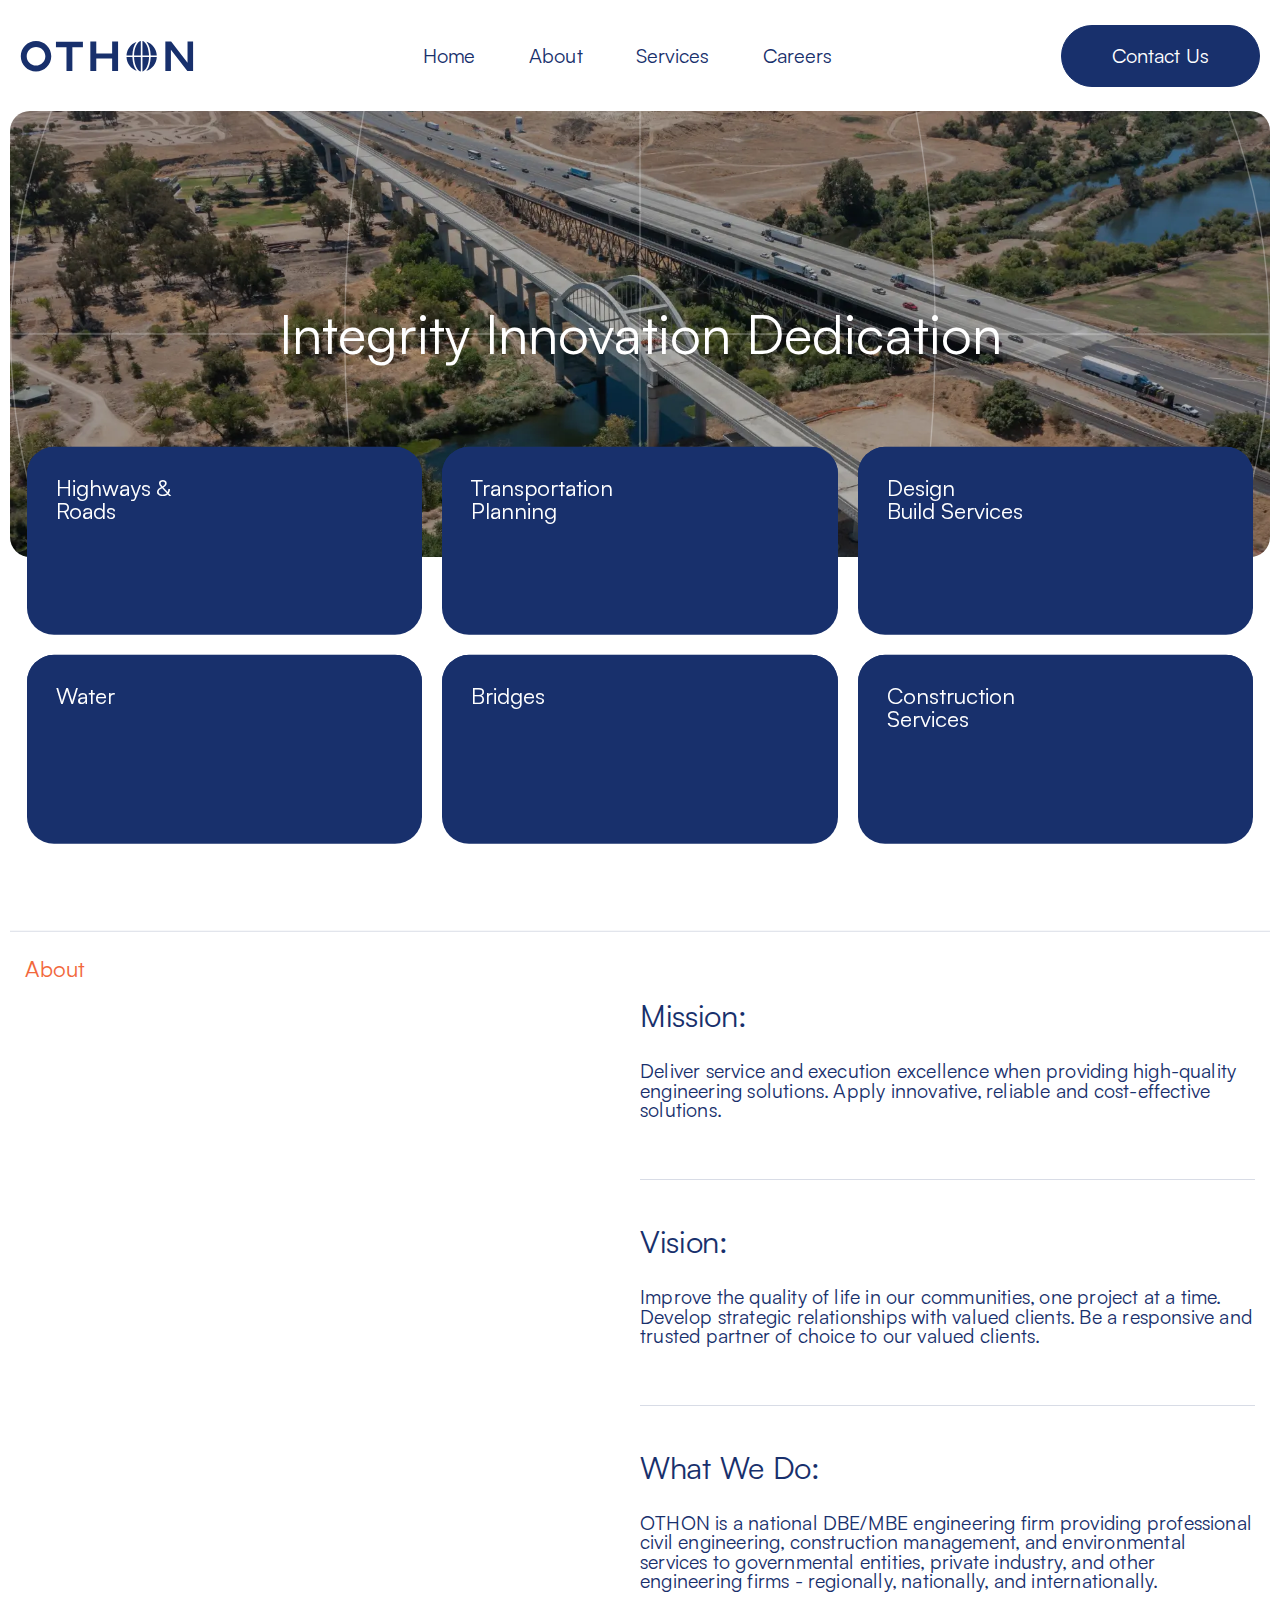
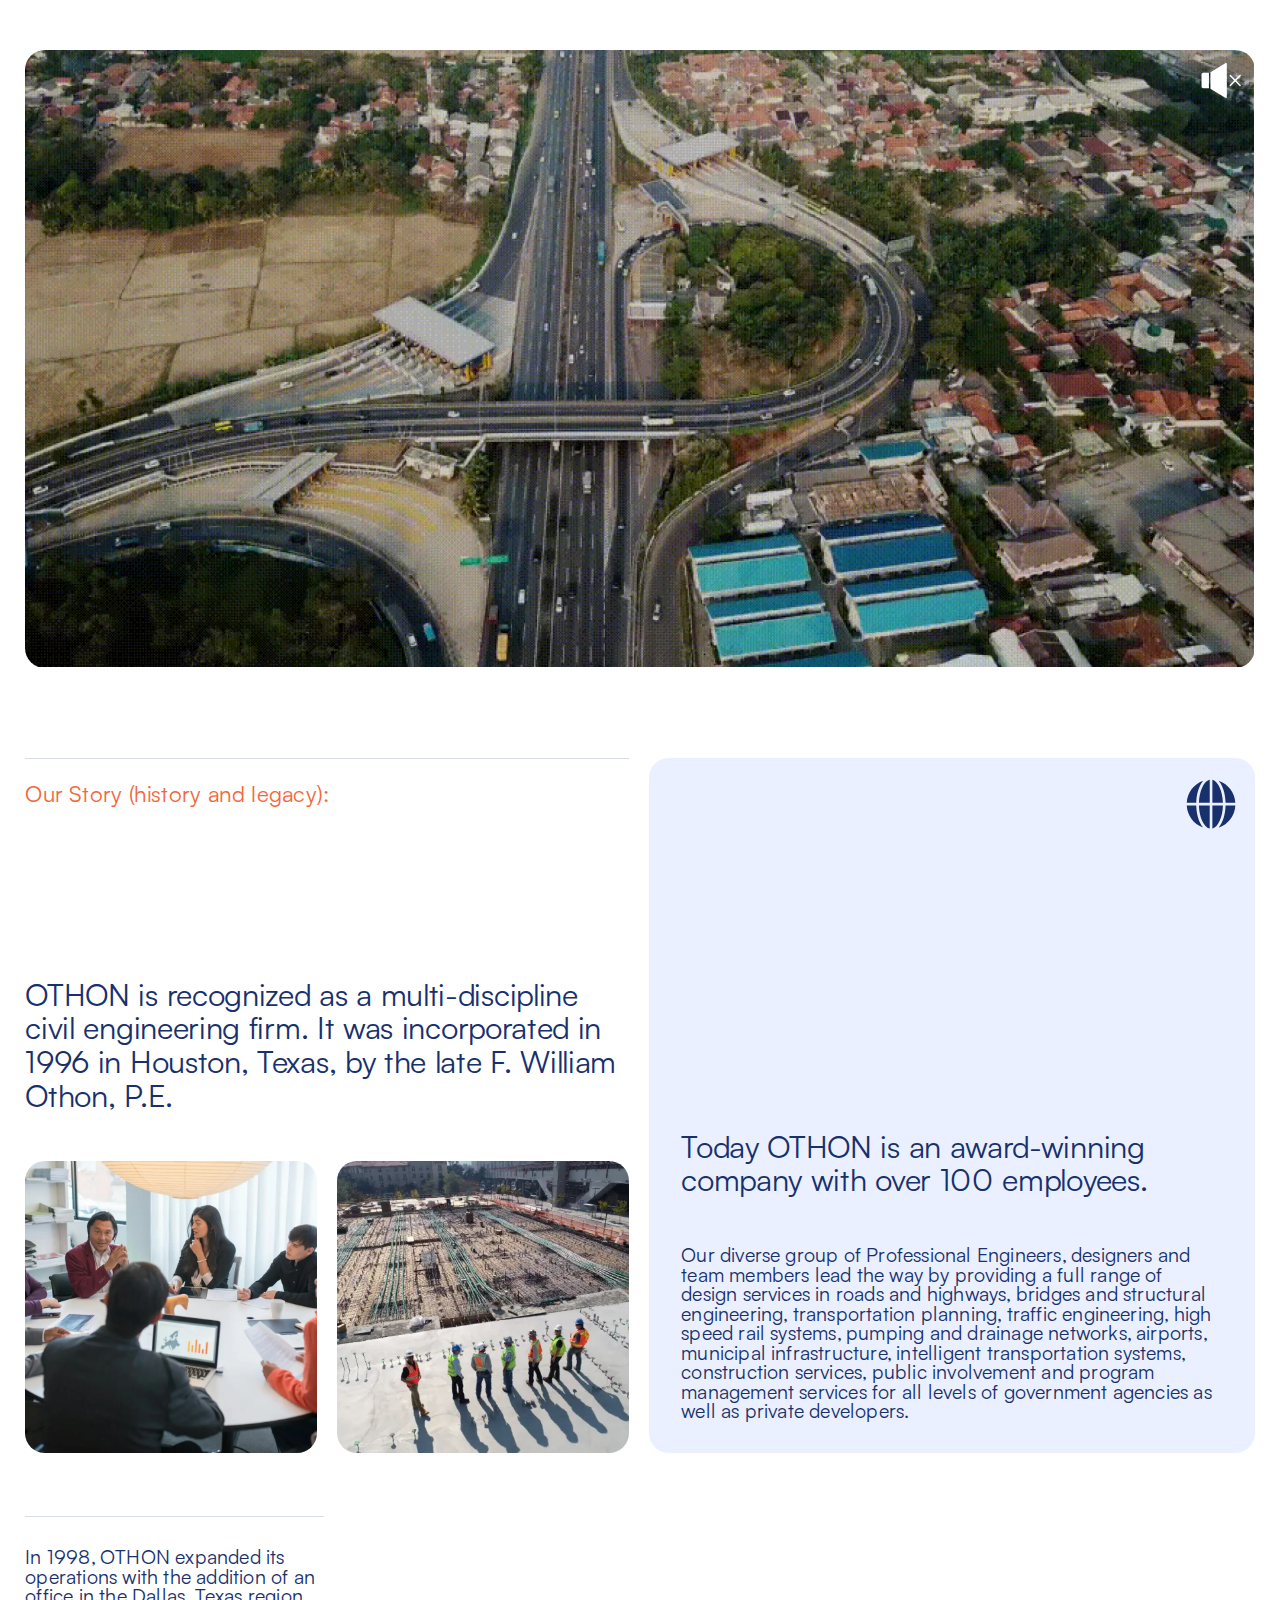
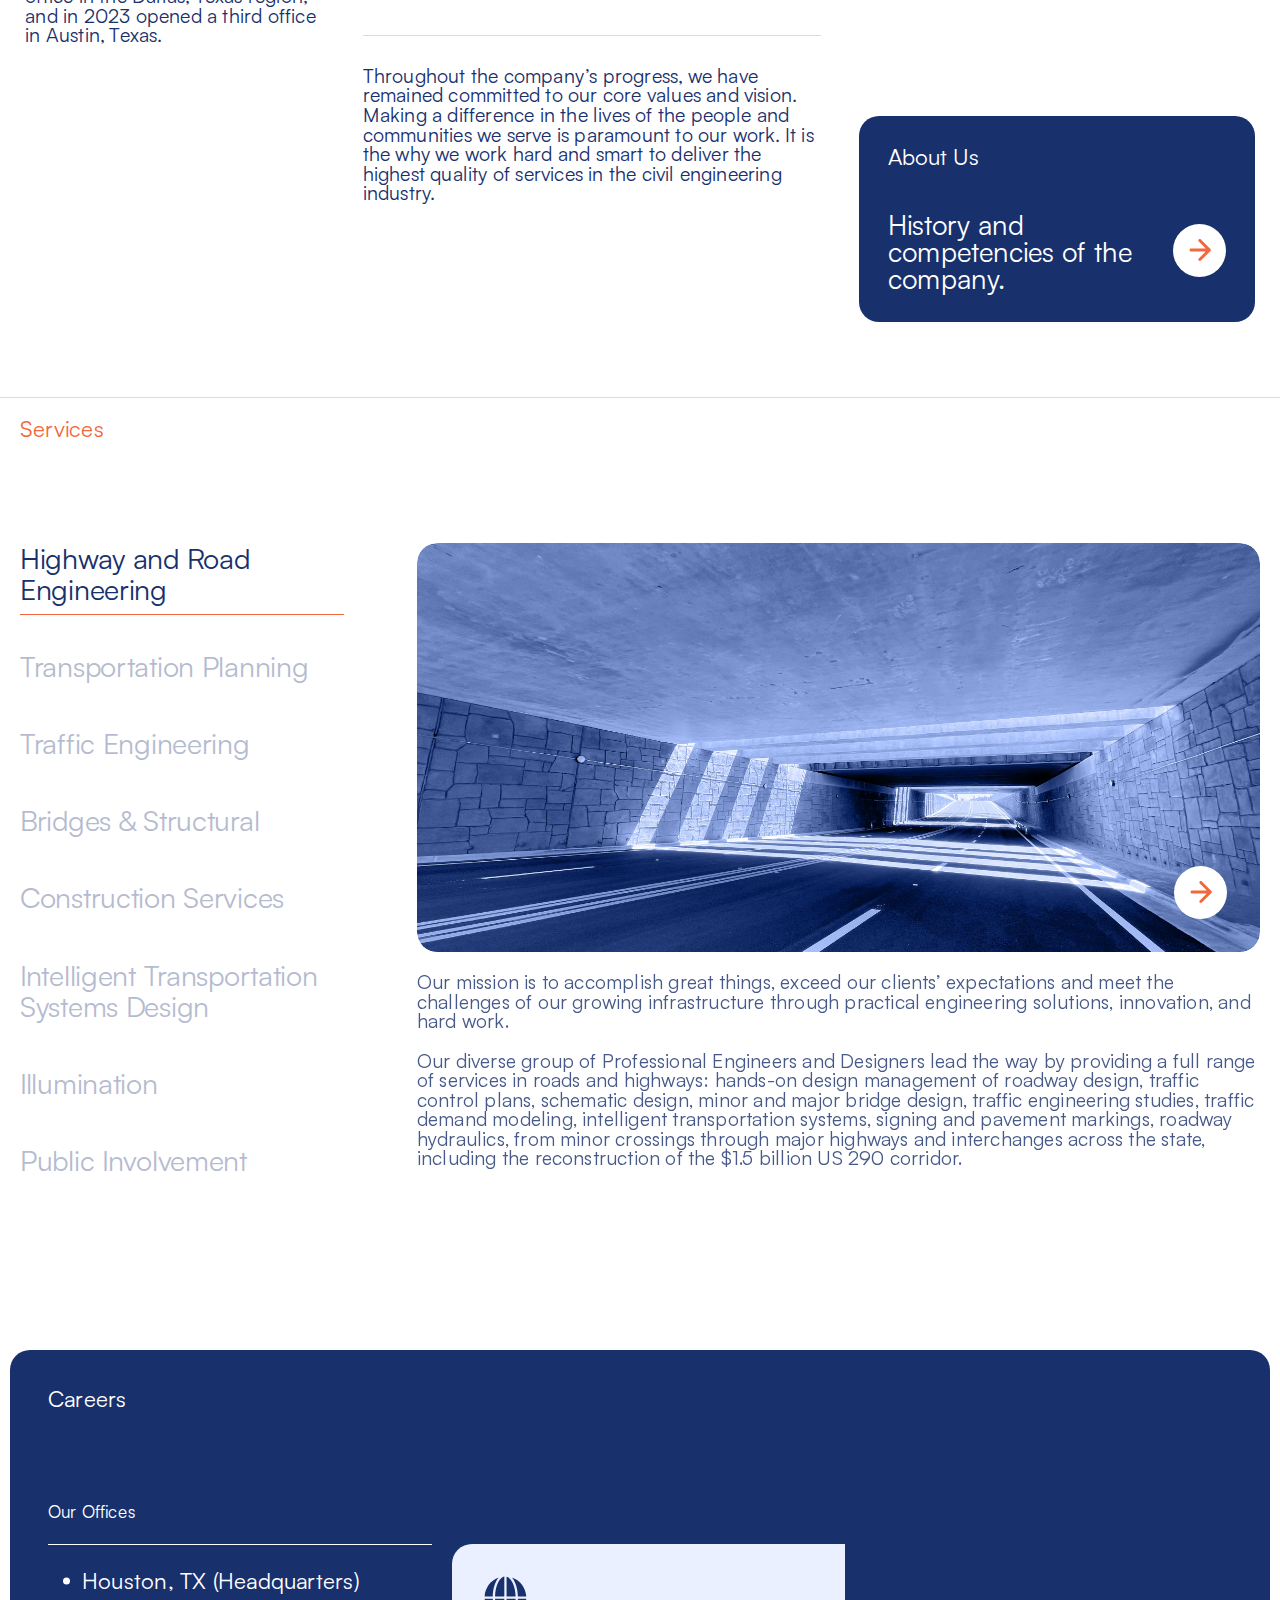
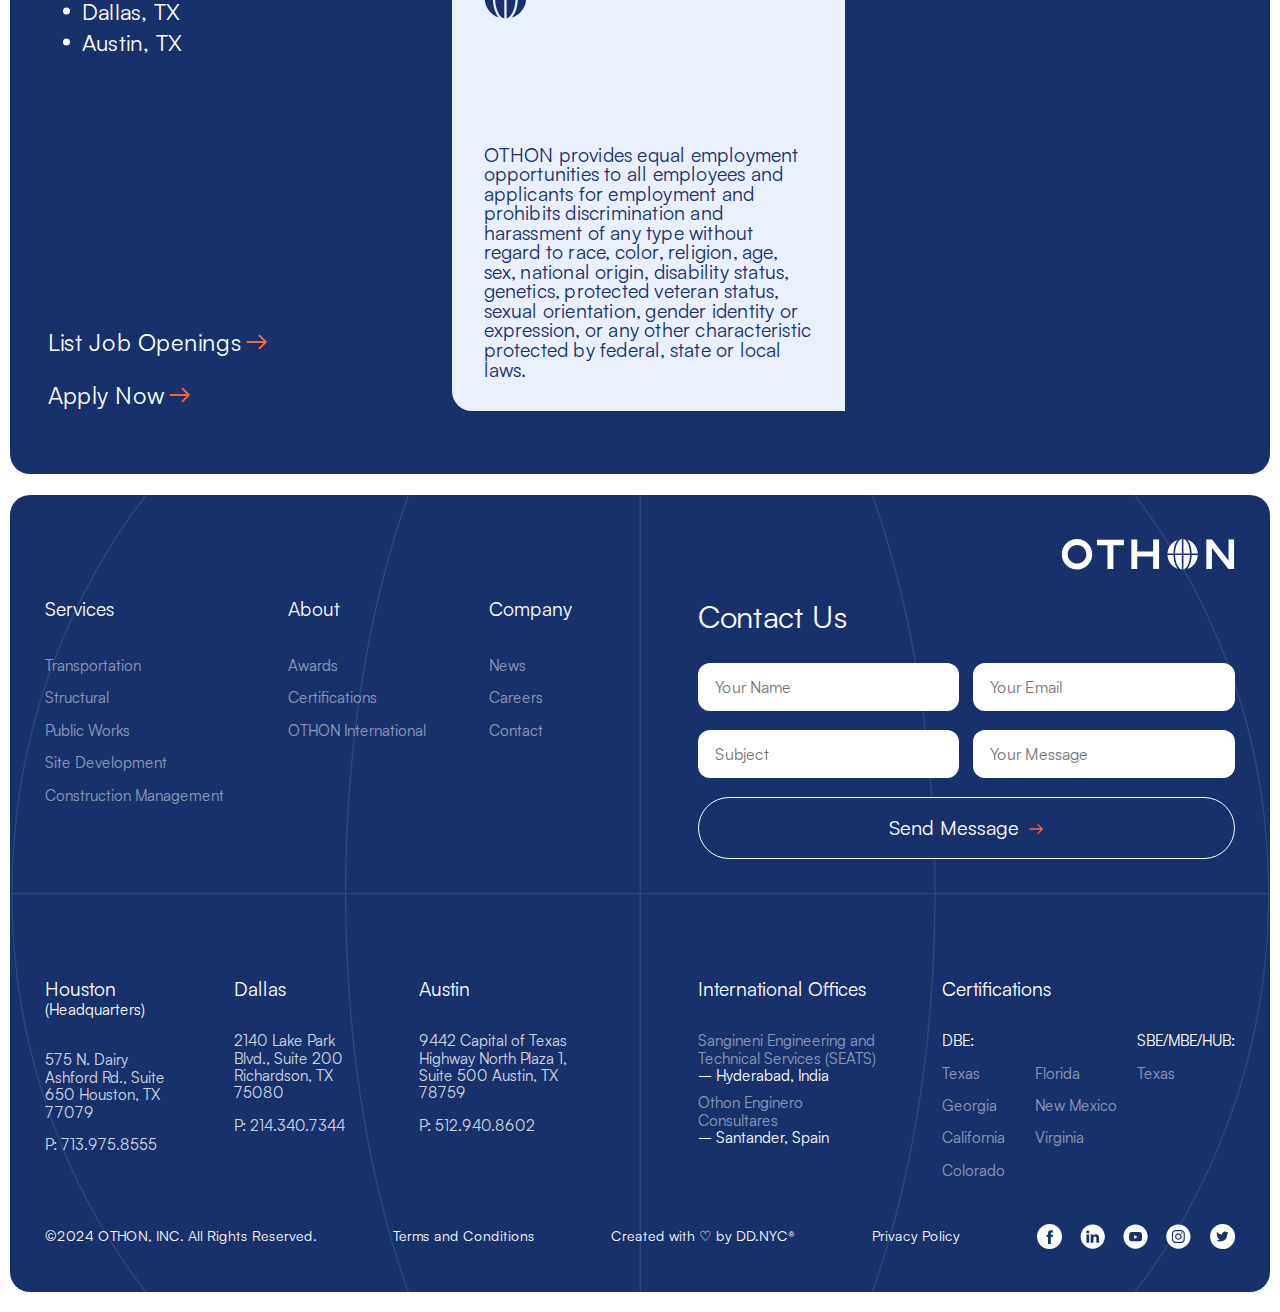
==== commit 52b51c14: "Add files via upload" ====
--- a/index.html
+++ b/index.html
@@ -10,7 +10,7 @@
 			opacity: 0;
 		}
 	</style>
-	<link rel="stylesheet" href="css/style.min.css?_v=20240819172529">
+	<link rel="stylesheet" href="css/style.min.css?_v=20240819175648">
 	<link rel="shortcut icon" href="favicon.ico">
 	<!-- <meta name="robots" content="noindex, nofollow"> -->
 	<meta name="viewport" content="width=device-width, initial-scale=1.0">
@@ -731,7 +731,7 @@
 			</div>
 		</footer>
 	</div>
-	<script src="js/app.min.js?_v=20240819172529"></script>
+	<script src="js/app.min.js?_v=20240819175648"></script>
 </body>
 
 </html>--- a/css/style.min.css
+++ b/css/style.min.css
@@ -1 +1 @@
-@font-face{font-family:Satoshi;font-display:swap;src:url(../fonts/Satoshi-Variable.woff2) format("woff2");font-weight:400;font-style:normal}*{padding:0;margin:0;border:0}*,*::after,*::before{box-sizing:border-box}*::after,*::before{display:inline-block}body,html{height:100%;min-width:320px}body{color:#fff;line-height:1;font-family:Satoshi;font-size:1.375rem;-ms-text-size-adjust:100%;-moz-text-size-adjust:100%;-webkit-text-size-adjust:100%;-webkit-font-smoothing:antialiased;-moz-osx-font-smoothing:grayscale}button,input,textarea{font-family:Satoshi;font-size:inherit;line-height:inherit;color:inherit;background-color:transparent}input,textarea{width:100%}button,option,select{cursor:pointer}a{display:inline-block;color:inherit;text-decoration:none}ul li{list-style:none}img{vertical-align:top}h1,h2,h3,h4,h5,h6{font-weight:inherit;font-size:inherit}body{background-color:#fff}.lock body{overflow:hidden;touch-action:none;-ms-scroll-chaining:none;overscroll-behavior:none}.loaded body{opacity:1;transition:opacity .2s}body ::selection{background-color:#f2683c;color:#fff}.wrapper{min-height:100%;display:flex;flex-direction:column;overflow:hidden}@supports (overflow:clip){.wrapper{overflow:clip}}.wrapper > main{flex:1 1 auto}.wrapper > *{min-width:0}[class*=__container]{max-width:122.5rem;margin:0 auto;padding:0 1.25rem}.button{display:inline-flex;align-items:center;justify-content:center;padding:1rem 3.125rem;font-size:1.25rem;line-height:1.4;border-radius:6.25rem;background-color:#18306c;border:.0625rem solid #18306c;transition:.5s;text-wrap:nowrap}.icon-menu{display:none}.ibg{width:100%;height:100%;-o-object-fit:cover;object-fit:cover}.ibg--top{-o-object-position:top;object-position:top}.ibg--bottom{-o-object-position:bottom;object-position:bottom}.ibg--left{-o-object-position:left;object-position:left}.ibg--right{-o-object-position:right;object-position:right}.ibg--contain{-o-object-fit:contain;object-fit:contain}.title{color:#f2683c;line-height:1.3;letter-spacing:.01em}.text{color:#18306c;letter-spacing:.01em}.header{color:#18306c;background-color:rgba(255,255,255,.768627451);position:absolute;width:100%;top:0;left:0;z-index:50}.header._header-scroll{position:fixed;top:-200%}.header._header-show{transition:.8s;top:0;padding-top:.625rem;padding-bottom:.625rem}.header__container{display:flex;justify-content:space-between;align-items:center;gap:1.25rem}.header__logo{position:relative;z-index:50;transition:.5s}.menu-open .header__logo{color:#fff}.header__logo svg{width:100%;height:100%}.header__menu{display:flex;align-items:center;justify-content:center}.header__button{position:relative;z-index:5;color:#fff}.menu{position:relative}.menu__list{display:flex;flex-wrap:wrap;justify-content:center}.menu__link{font-size:1.25rem;line-height:1.4;transition:.5s}.footer{overflow:hidden}.footer__container{background-color:#18306c;display:flex;flex-direction:column;position:relative;z-index:1}.footer__container::before{content:"";position:absolute;z-index:-1;width:100%;height:100%;top:0;left:0;overflow:visible;background:url(../img/decor.svg) center left/cover no-repeat}.footer__logo-box{display:flex;justify-content:flex-end;align-items:center;gap:1.25rem;margin-bottom:1.875rem}.footer__logo svg{width:100%;height:100%}.footer__top{display:grid;grid-template-columns:1fr 1fr;row-gap:2.5rem}.footer__bottom{display:grid;grid-template-columns:1fr 1fr;row-gap:2.5rem}.footer__copy{display:flex;justify-content:space-between;align-items:center;gap:1.25rem}.left-top-footer__items{display:flex;justify-content:flex-start;row-gap:2.5rem}.left-top-footer__item{max-width:11.75rem}.item-footer__item:not(:last-child){margin-bottom:.625rem}.item-footer__link{line-height:1.15;opacity:.5}.item-footer__link--opacity{opacity:.8}.item-footer__link--custom{opacity:1}.item-footer__link--custom span{opacity:.5}.item-footer__body-label{line-height:1.15;margin-bottom:.625rem}.item-footer__lists{display:flex;gap:1.875rem}.item-footer__inner{display:grid;grid-template-columns:auto 1fr;gap:1.25rem}.right-top-footer__label{line-height:1.1;letter-spacing:-.01em;margin-bottom:1.875rem}.right-top-footer__form{display:grid;grid-template-columns:repeat(2,1fr);-webkit-column-gap:.875rem;-moz-column-gap:.875rem;column-gap:.875rem;row-gap:1.1875rem}.right-top-footer__input{background-color:#fff;border-radius:.75rem;padding:.8125rem 1.0625rem;font-size:1rem;color:#18306c}.right-top-footer__button{width:100%;border:.0625rem solid #fff;display:flex;gap:.625rem}.right-top-footer__button svg{align-self:center;width:.875rem;height:.75rem;color:#f2683c}.left-bootom-footer__items{display:flex;justify-content:flex-start;row-gap:2.5rem}.left-bootom-footer__item{max-width:11.4375rem}.right-bottom-footer__items{display:grid;grid-template-columns:auto auto}.copy-footer{font-size:.875rem;line-height:1.3}.copy-footer__sociale{display:flex}.copy-footer__sociale-link{transition:.5s}.copy-footer__sociale-link svg{width:100%;height:100%}.page__home{padding-left:.625rem;padding-right:.625rem}.page__careers{border-bottom:.0625rem solid #fff}.home__container{padding-left:0;padding-right:0}.home__inner{position:relative;z-index:1;overflow:hidden}.home__title{position:absolute;z-index:3;line-height:1.12;padding-top:1.9375rem;padding-bottom:1.9375rem}.home__background{overflow:hidden;width:100%}.home__background img{aspect-ratio:1880/665;width:100%;height:100%;-o-object-fit:cover;object-fit:cover;-o-object-position:center;object-position:center;border-radius:1.25rem}.home__decor{position:absolute;z-index:2;width:100%;height:100%;top:0;left:0}.home__decor img{width:100%;height:100%;aspect-ratio:1/1;-o-object-fit:cover;object-fit:cover;-o-object-position:left;object-position:left}.home__items{position:relative;z-index:3;display:grid;grid-template-columns:repeat(3,1fr);gap:1.25rem;border-bottom:.0625rem solid rgba(24,48,108,.168627451);margin-bottom:-7%}.home__item{display:grid}.item-home{overflow:hidden;position:relative;border-radius:1.6875rem;background-color:#18306c;aspect-ratio:588/280}.item-home__label{position:relative;z-index:5;display:flex;justify-content:space-between;align-items:center;gap:1.25rem}.item-home__label svg{width:1.4375rem;height:1.4375rem}.item-home__image-box{position:absolute;left:0;top:0;width:100%;height:100%}.item-home__image{position:relative;z-index:1}.item-home__image::before{content:"";position:absolute;z-index:2;width:100%;height:100%;top:0;left:0;background:linear-gradient(180deg,#18306c 0,rgba(47,93,210,0) 100%)}.item-home__image img{width:100%;height:100%;aspect-ratio:588/280;-o-object-fit:cover;object-fit:cover;border-radius:1.6875rem;opacity:0;transition:.8s}.about__video-box{position:relative}.about__video-box video{aspect-ratio:1800/904;-o-object-fit:cover;object-fit:cover}.about__video-player{width:100%;height:100%}.about__sound-on{position:absolute;width:2.5625rem;height:2.1875rem;top:2%;right:1%;background-image:url(../img/about/sound-on.svg)}.about__sound-off{position:absolute;width:2.5625rem;height:2.1875rem;top:2%;right:1%;background-image:url(../img/about/sound-off.svg)}.item-about{color:#18306c;max-width:40.625rem}.item-about__title{line-height:1.1;letter-spacing:-.01em}.item-about__text{letter-spacing:.01em}.item-about:not(:last-child){border-bottom:.0625rem solid rgba(24,48,108,.168627451)}.story-about{color:#18306c}.story-about__inner{display:flex;gap:1.25rem}.story-about__content{border-top:.0625rem solid rgba(24,48,108,.168627451)}.story-about__title{padding-top:1.25rem}.story-about__label{margin-bottom:3rem;line-height:1.1;letter-spacing:-.01em}.story-about__images{display:flex;gap:1.25rem}.story-about__image{flex:50%}.story-about__image img{display:block;width:100%;height:100%;-o-object-fit:cover;object-fit:cover;aspect-ratio:1/1;border-radius:1.25rem}.story-about__text-block{display:flex;flex-direction:column;justify-content:flex-end;background:#eaf0ff;border-radius:1.25rem;position:relative}.story-about__icon{position:absolute;top:3%;right:3%}.bottom-story-about__text{padding-top:1.875rem;border-top:.0625rem solid rgba(24,48,108,.168627451)}.bottom-story-about__link{display:flex;flex-direction:column;justify-content:space-between;aspect-ratio:579/301;border-radius:1.25rem;background:#18306c;color:#fff}.bottom-story-about__link-label{margin-bottom:1.25rem}.bottom-story-about__link-bottom{display:flex;justify-content:space-between;align-items:center;gap:.625rem}.bottom-story-about__link-svg svg circle{transition:all .5s;fill:#fff}.bottom-story-about__link-svg svg path{transition:all .5s;fill:#f2683c}.services__container{border-top:.0625rem solid rgba(24,48,108,.168627451);position:relative}.services__title{padding-top:1rem}.services__body{display:flex;-webkit-column-gap:5.888889%;-moz-column-gap:5.888889%;column-gap:5.888889%}.services__control{overflow:hidden}.services__slider{flex-grow:1}.services__wrapper{overflow:hidden;border-radius:1.25rem}.services__slide{background:#fff;display:flex;align-items:flex-start;pointer-events:auto}.services__slide:not(.swiper-slide-active){pointer-events:none}.services__slide-label{color:#18306c;line-height:1.2;margin-bottom:2.25rem}.services__slide-image-box{position:relative;z-index:1;display:flex;-webkit-column-gap:2.666667%;-moz-column-gap:2.666667%;column-gap:2.666667%}.services__slide-image{border-radius:1.25rem;overflow:hidden}.services__slide-image img{width:100%;height:100%;-o-object-fit:cover;object-fit:cover;border-radius:1.25rem}.services__slide-text p{opacity:.8}.services__slide-text p:not(:last-child){margin-bottom:1.25rem}.services__slide-link{display:inline-flex;overflow:visible;position:absolute;z-index:7;bottom:2.0625rem;right:2.0625rem}.services__slide-link svg circle{transition:all .5s;fill:#fff}.services__slide-link svg path{transition:all .5s;fill:#f2683c}.control-services{display:flex;gap:1.25rem;justify-content:space-between}.control-services__title{line-height:1.1;letter-spacing:-.01em;color:#18306c;display:flex;flex-direction:column;align-items:flex-start}.control-services__title span{cursor:pointer;padding-bottom:.625rem;opacity:.32;transition:opacity .5s;width:100%}.control-services__buttons{align-self:flex-end;display:flex}.control-services__button{padding:.625rem}.control-services__button svg{width:1.0625rem;height:1rem;color:#f2683c}.control-services__button--prev{-webkit-transform:rotate(-180deg);transform:rotate(-180deg)}.control-services__button.swiper-button-disabled{opacity:.5}.careers__container{background-color:#18306c;color:#fff}.careers__title{color:#fff;margin-bottom:5.625rem}.careers__body-label{letter-spacing:.01em;margin-bottom:1.5rem}.careers__inner{display:flex;gap:1.25rem}.careers__offices{border-top:.0625rem solid #fff;flex:30%}.careers__content{display:flex;flex:63.829787%}.offices-careers{display:flex;gap:1.25rem;flex-direction:column;justify-content:space-between}.offices-careers__list{padding-top:1.25rem}.offices-careers__item{line-height:1.38;letter-spacing:.01em;padding-left:2.125rem;position:relative}.offices-careers__item::before{content:"";position:absolute;top:50%;-webkit-transform:translateY(-50%);transform:translateY(-50%);left:.9375rem;width:.4375rem;height:.4375rem;border-radius:50%;background-color:#fff}.offices-careers__link{display:flex;align-items:center;gap:.3125rem;line-height:1.3;letter-spacing:.01em}.offices-careers__link:not(:last-child){margin-bottom:1.4375rem}.offices-careers__link svg{width:1.3125rem;height:1rem;color:#f2683c}.content-careers{overflow:hidden;border-radius:1.25rem;display:grid;grid-template-columns:repeat(2,1fr)}.content-careers__text-block{background:#eaf0ff;color:#18306c;display:flex;flex-direction:column;justify-content:space-between;align-items:flex-start;row-gap:2.5rem}.content-careers__image img{width:100%;height:100%;aspect-ratio:601/713;-o-object-fit:cover;object-fit:cover}.swiper{overflow:hidden}.swiper-initialized{touch-action:pan-y}.swiper-wrapper{width:100%;height:100%;box-sizing:content-box;display:flex;position:relative}.swiper-vertical .swiper-wrapper{flex-direction:column}.swiper-autoheight .swiper-wrapper{align-items:flex-start}.swiper-initialized .swiper-slide{flex-shrink:0}.swiper-android .swiper-slide,.swiper-android .swiper-wrapper{-webkit-transform:translate3d(0,0,0);transform:translate3d(0,0,0)}.swiper-button-lock{display:none!important}@media (min-width:47.99875em){.footer{padding-left:.625rem;padding-right:.625rem;margin-bottom:1.25rem}.footer__container{border-radius:1.25rem}.right-top-footer__button{grid-area:3/1/4/3}.page__careers{margin-bottom:1.25rem;padding-left:.625rem;padding-right:.625rem}.home__title{text-wrap:nowrap;top:50%;left:50%;-webkit-transform:translate(-50%,-50%);transform:translate(-50%,-50%)}.home__items{-webkit-transform:translateY(-22.706767%);transform:translateY(-22.706767%)}.about__inner{display:grid;grid-template-columns:1fr 1fr}.about__video-player{border-radius:1.25rem}.story-about__content{flex:50%}.story-about__image{max-width:27.1875rem}.story-about__text-block{flex:50%}.bottom-story-about{display:flex;justify-content:space-between;gap:1.0625rem}.bottom-story-about__text:nth-child(1){width:24.333333%}.bottom-story-about__text:nth-child(2){width:37.277778%;align-self:center}.bottom-story-about__link{margin-top:12.5rem;align-self:flex-end;width:32.166667%}.careers__container{border-radius:1.25rem}}@media (min-width:61.99875em){.services__title{margin-bottom:6.25rem}.services__control{display:block;flex:0 0 26.111111%}.services__slide-label{display:none}.services__slide-image{position:relative}.control-services{padding-bottom:.9375rem}.control-services__title span{position:relative}.control-services__title span::before{content:"";position:absolute;width:0%;height:.0625rem;bottom:0;left:0;background-color:#f2683c;transition:width 1s}.control-services__title span.active{opacity:1}.control-services__title span.active::before{width:100%}.control-services__buttons{display:none}}@media (min-width:81.24875em){.services__slide-image img{aspect-ratio:357/735}.services__slide-image{width:30.152027%}.services__slide-text{width:65.793919%}}@media (min-width:81.24875em) and (min-width:122.5em){.services__slide-text{padding-top:2.1875rem}.services__slide-text{padding-right:2.5rem}}@media (min-width:122.5em){.title{font-size:1.5rem}.text{font-size:1.375rem}.header{padding-top:2.3125rem}.header__logo{width:12.5rem}.header__logo{height:2.25rem}.menu__list{-webkit-column-gap:6.125rem;-moz-column-gap:6.125rem;column-gap:6.125rem}.footer__container{padding-top:2.8125rem}.footer__container{padding-bottom:3.125rem}.footer__container{padding-left:2.8125rem}.footer__container{padding-right:2.8125rem}.footer__logo{width:12.5rem}.footer__logo{height:2.25rem}.footer__top{-webkit-column-gap:18.4375rem;-moz-column-gap:18.4375rem;column-gap:18.4375rem}.footer__top{margin-bottom:9.0625rem}.footer__bottom{-webkit-column-gap:18.4375rem;-moz-column-gap:18.4375rem;column-gap:18.4375rem}.footer__bottom{margin-bottom:3.4375rem}.left-top-footer__items{-webkit-column-gap:5.375rem;-moz-column-gap:5.375rem;column-gap:5.375rem}.item-footer__label{font-size:1.25rem}.item-footer__label{margin-bottom:2.625rem}.item-footer__label span{font-size:1rem}.item-footer__link{font-size:1rem}.item-footer__body-label{font-size:1rem}.right-top-footer__label{font-size:2.125rem}.left-bootom-footer__items{-webkit-column-gap:5.375rem;-moz-column-gap:5.375rem;column-gap:5.375rem}.right-bottom-footer__items{-webkit-column-gap:5.375rem;-moz-column-gap:5.375rem;column-gap:5.375rem}.copy-footer__sociale{-webkit-column-gap:1.4375rem;-moz-column-gap:1.4375rem;column-gap:1.4375rem}.copy-footer__sociale-link{width:1.8125rem}.copy-footer__sociale-link{height:1.8125rem}.page__home{margin-top:8.3125rem}.page__services{margin-bottom:6.3125rem}.home__title{padding-right:3.125rem}.home__title{padding-left:3.125rem}.home__title{font-size:3.75rem}.home__items{padding-bottom:6.25rem}.home__items{padding-left:2.4375rem}.home__items{padding-right:2.4375rem}.item-home{padding:2.1875rem}.item-home__label{font-size:1.625rem}.about__container{padding-left:2.4375rem}.about__container{padding-right:2.4375rem}.about__video-box{margin-bottom:6.25rem}.item-about{padding-top:2.625rem}.item-about{padding-bottom:4.125rem}.item-about__title{font-size:2.125rem}.item-about__title{margin-bottom:1.875rem}.item-about__text{font-size:1.375rem}.story-about__title{margin-bottom:16.5625rem}.story-about__label{font-size:2.125rem}.story-about__text-block{padding-left:2.5rem}.story-about__text-block{padding-right:2.5rem}.story-about__text-block{padding-bottom:2.5rem}.story-about__text-block{padding-top:7.5rem}.story-about__icon svg{width:3.6875rem}.story-about__icon svg{height:3.6875rem}.story-about__bottom{padding-top:5rem}.story-about__bottom{padding-bottom:6.25rem}.bottom-story-about__link{padding:2.1875rem}.bottom-story-about__link-label{font-size:1.5rem}.bottom-story-about__link-sublabel{font-size:2.125rem}.control-services__title{row-gap:3.125rem}.control-services__title{font-size:2.125rem}.control-services__buttons{gap:3.125rem}.careers__container{padding-top:2.3125rem}.careers__container{padding-left:3.125rem}.careers__container{padding-right:2.5rem}.careers__container{padding-bottom:2.8125rem}.careers__body-label{font-size:1.125rem}.offices-careers__item{font-size:1.5rem}.offices-careers__link{font-size:1.625rem}.content-careers__text-block{padding:2.5rem}.content-careers__text-block-icon svg{width:3.3125rem}.content-careers__text-block-icon svg{height:3.3125rem}}@media (max-width:20em){.title{font-size:1.25rem}.text{font-size:1rem}.header__logo{width:8.5625rem}.header__logo{height:1.5rem}.footer__container{padding-top:2.5625rem}.footer__container{padding-bottom:2rem}.footer__container{padding-left:1.3125rem}.footer__container{padding-right:1.3125rem}.footer__logo{width:8.5625rem}.footer__logo{height:1.5rem}.footer__top{margin-bottom:5.375rem}.footer__bottom{margin-bottom:1.875rem}.left-top-footer__items{-webkit-column-gap:2rem;-moz-column-gap:2rem;column-gap:2rem}.item-footer__label{font-size:1.125rem}.item-footer__label{margin-bottom:1.25rem}.item-footer__label span{font-size:.875rem}.item-footer__link{font-size:.875rem}.item-footer__body-label{font-size:.875rem}.right-top-footer__label{font-size:1.625rem}.left-bootom-footer__items{-webkit-column-gap:2rem;-moz-column-gap:2rem;column-gap:2rem}.right-bottom-footer__items{-webkit-column-gap:2rem;-moz-column-gap:2rem;column-gap:2rem}.copy-footer__sociale{-webkit-column-gap:.6875rem;-moz-column-gap:.6875rem;column-gap:.6875rem}.copy-footer__sociale-link{width:1.25rem}.copy-footer__sociale-link{height:1.25rem}.page__home{margin-top:5.0625rem}.page__services{margin-bottom:3.75rem}.home__title{padding-right:1.375rem}.home__title{padding-left:1.375rem}.home__title{font-size:2.8125rem}.home__items{padding-bottom:4.375rem}.item-home{padding:1.25rem}.item-home__label{font-size:1.125rem}.about__video-box{margin-bottom:4.375rem}.item-about{padding-top:3.125rem}.item-about{padding-bottom:3.125rem}.item-about__title{font-size:1.625rem}.item-about__title{margin-bottom:1.5625rem}.item-about__text{font-size:1rem}.story-about__label{font-size:1.625rem}.story-about__text-block{padding-left:1.25rem}.story-about__text-block{padding-right:1.25rem}.story-about__text-block{padding-bottom:1.25rem}.story-about__text-block{padding-top:6.25rem}.story-about__icon svg{width:2.375rem}.story-about__icon svg{height:2.375rem}.story-about__bottom{padding-top:2.5rem}.story-about__bottom{padding-bottom:2.5rem}.bottom-story-about__link{padding:1.25rem}.bottom-story-about__link-label{font-size:1.25rem}.bottom-story-about__link-sublabel{font-size:1.125rem}.control-services__buttons{gap:.0000000625rem}.careers__container{padding-top:1.875rem}.careers__container{padding-left:1.3125rem}.careers__container{padding-right:1.25rem}.careers__container{padding-bottom:5.625rem}.careers__body-label{font-size:1rem}.offices-careers__item{font-size:1.25rem}.offices-careers__link{font-size:1.25rem}.content-careers__text-block{padding:1.25rem}.content-careers__text-block-icon svg{width:1.8125rem}.content-careers__text-block-icon svg{height:1.8125rem}}@media (max-width:81.24875em){.services__slide-image-box{flex-direction:column;row-gap:1.25rem}.services__slide-image img{aspect-ratio:735/357}}@media (max-width:61.99875em){.footer__logo-box{justify-content:space-between}.footer__top{-webkit-column-gap:2.5rem;-moz-column-gap:2.5rem;column-gap:2.5rem}.footer__top{grid-template-columns:repeat(1,1fr)}.footer__bottom{-webkit-column-gap:2.5rem;-moz-column-gap:2.5rem;column-gap:2.5rem}.footer__bottom{grid-template-columns:repeat(1,1fr)}.top-footer__left{grid-area:2/1/3/2}.top-footer__right{grid-area:1/1/2/2}.left-top-footer__items{justify-content:space-between}.bottom-footer__left{grid-area:1/1/2/2}.bottom-footer__right{grid-area:2/1/3/2}.left-bootom-footer__items{justify-content:space-between}.home__background img{aspect-ratio:991/665}.home__items{grid-template-columns:repeat(2,1fr);margin-bottom:-15%}.services__body{flex-direction:column;row-gap:1.125rem}.services__control{position:relative}.services__control::before{content:"";position:absolute;z-index:5;width:200%;height:.0625rem;bottom:0;left:-50%;background-color:#18306c;opacity:.2}.services__slide-image img{position:absolute;z-index:5;top:0;left:0;width:100%;height:100%}.services__slide-image::before{content:"";position:absolute;z-index:6;width:100%;height:100%;top:0;left:0;background:#18306c;opacity:.8;border-radius:1.25rem}.services__slide-text{padding:1.875rem 1.25rem 6.25rem 1.25rem}.services__slide-text{position:relative;z-index:6;color:#fff}.control-services__title{row-gap:1.875rem}.control-services__title{font-size:1.625rem}.control-services__title{width:100%}.control-services__title span{display:none;position:relative;-webkit-animation:title-tablet-animate 1s;animation:title-tablet-animate 1s}@-webkit-keyframes title-tablet-animate{from{opacity:0}to{opacity:1}}@keyframes title-tablet-animate{from{opacity:0}to{opacity:1}}.control-services__title span::before{content:"";position:absolute;width:100%;height:.125rem;bottom:0;left:0;background-color:#f2683c;-webkit-animation:line-tablet-animate 1s;animation:line-tablet-animate 1s}@-webkit-keyframes line-tablet-animate{from{width:0%}to{width:100%}}@keyframes line-tablet-animate{from{width:0%}to{width:100%}}.control-services__title span.active{margin-top:auto;display:block;opacity:1}.careers__inner{flex-direction:column}}@media (max-width:47.99875em){.menu__body{display:flex;flex-direction:column;justify-content:space-between;background-color:#18306c;position:fixed;width:100%;height:100%;right:-100%;top:-100%;overflow:auto;padding:9.5625rem .9375rem .9375rem 1.875rem;transition:all .5s}.menu__body::before{content:"";position:fixed;width:100%;height:4.6875rem;right:-100%;top:-100%;transition:all .5s;z-index:2;background-color:#18306c}.menu__body::after{content:"";position:absolute;z-index:3;width:100%;height:100%;top:0;left:0;overflow:visible;background:url(../img/decor.svg) left no-repeat}.menu-open .menu__body{right:0;top:0}.menu-open .menu__body::before{right:0;top:0}.menu__list{position:relative;z-index:5;color:#fff;display:flex;flex-direction:column;row-gap:1.3125rem}.icon-menu{display:block;position:relative;width:1.25rem;height:.875rem;z-index:5}.icon-menu span,.icon-menu::after,.icon-menu::before{content:"";transition:all .5s ease 0s;right:0;position:absolute;width:100%;height:.125rem;background-color:#fff}.icon-menu::before{top:0}.icon-menu::after{bottom:0}.icon-menu span{top:calc(50% - .0625rem)}.menu-open .icon-menu span{width:0}.menu-open .icon-menu::before{top:calc(50% - .0625rem);-webkit-transform:rotate(-45deg);transform:rotate(-45deg)}.menu-open .icon-menu::after{bottom:calc(50% - .0625rem);-webkit-transform:rotate(45deg);transform:rotate(45deg)}.header{padding-top:1rem}.header__button{background-color:transparent;border:.0625rem solid #fff}.menu::before{content:"";position:absolute;z-index:5;top:50%;left:50%;-webkit-transform:translate(-50%,-50%);transform:translate(-50%,-50%);width:2.125rem;height:2.125rem;border-radius:50%;background-color:#18306c;border:.0625rem solid #fff}.menu__list{-webkit-column-gap:1.25rem;-moz-column-gap:1.25rem;column-gap:1.25rem}.left-top-footer__items{flex-wrap:wrap}.item-footer__inner{grid-template-columns:auto auto}.right-top-footer__form{grid-template-columns:repeat(1,1fr)}.left-bootom-footer__items{flex-wrap:wrap}.right-bottom-footer__items{grid-template-columns:auto;row-gap:1.875rem}.copy-footer{display:flex;flex-direction:column;align-items:flex-start}.copy-footer__link--mobile-none{display:none}.home__title{left:0;bottom:0}.home__background img{aspect-ratio:335/554}.home__items{padding-left:.0000000625rem}.home__items{padding-right:.0000000625rem}.home__items{grid-template-columns:repeat(1,1fr);margin-top:1.25rem;margin-bottom:1.25rem}.about__container{padding-left:.9375rem}.about__container{padding-right:.9375rem}.about__video-box{margin-left:-.9375rem;margin-right:-.9375rem}.about__video-box video{aspect-ratio:375/480}.story-about__inner{flex-direction:column}.story-about__title{margin-bottom:6.0625rem}.story-about__images{flex-direction:column}.story-about__image{flex:100%}.story-about__icon{left:3%}.bottom-story-about__text{margin-top:2.5rem}.bottom-story-about__link{width:100%}.careers__container{border-radius:1.25rem 1.25rem 0 0}.content-careers{grid-template-columns:repeat(1,1fr);gap:1.875rem}.content-careers__text-block{width:100%;height:100%;border-radius:1.25rem;grid-area:2/1/3/2}.content-careers__image{grid-area:1/1/2/2}.content-careers__image img{border-radius:1.25rem}}@media (max-width:47.99875em) and (any-hover:none){.icon-menu{cursor:default}}@media (max-width:29.99875em){.button{width:100%}}@media (min-width:20em) and (max-width:122.5em){@supports (font-size:clamp(1.25rem ,1.2012195122rem + 0.243902439vw ,1.5rem)){.title{font-size:clamp(1.25rem ,1.2012195122rem + .243902439vw ,1.5rem)}}@supports not (font-size:clamp(1.25rem ,1.2012195122rem + 0.243902439vw ,1.5rem)){.title{font-size:calc(1.25rem + .25 * (100vw - 20rem)/ 102.5)}}@supports (font-size:clamp(1rem ,0.9268292683rem + 0.3658536585vw ,1.375rem)){.text{font-size:clamp(1rem ,.9268292683rem + .3658536585vw ,1.375rem)}}@supports not (font-size:clamp(1rem ,0.9268292683rem + 0.3658536585vw ,1.375rem)){.text{font-size:calc(1rem + .375 * (100vw - 20rem)/ 102.5)}}@supports (width:clamp(8.5625rem ,7.7942073171rem + 3.8414634146vw ,12.5rem)){.header__logo{width:clamp(8.5625rem ,7.7942073171rem + 3.8414634146vw ,12.5rem)}}@supports not (width:clamp(8.5625rem ,7.7942073171rem + 3.8414634146vw ,12.5rem)){.header__logo{width:calc(8.5625rem + 3.9375 * (100vw - 20rem)/ 102.5)}}@supports (height:clamp(1.5rem ,1.3536585366rem + 0.7317073171vw ,2.25rem)){.header__logo{height:clamp(1.5rem ,1.3536585366rem + .7317073171vw ,2.25rem)}}@supports not (height:clamp(1.5rem ,1.3536585366rem + 0.7317073171vw ,2.25rem)){.header__logo{height:calc(1.5rem + .75 * (100vw - 20rem)/ 102.5)}}@supports (padding-top:clamp(2.5625rem ,2.5137195122rem + 0.243902439vw ,2.8125rem)){.footer__container{padding-top:clamp(2.5625rem ,2.5137195122rem + .243902439vw ,2.8125rem)}}@supports not (padding-top:clamp(2.5625rem ,2.5137195122rem + 0.243902439vw ,2.8125rem)){.footer__container{padding-top:calc(2.5625rem + .25 * (100vw - 20rem)/ 102.5)}}@supports (padding-bottom:clamp(2rem ,1.7804878049rem + 1.0975609756vw ,3.125rem)){.footer__container{padding-bottom:clamp(2rem ,1.7804878049rem + 1.0975609756vw ,3.125rem)}}@supports not (padding-bottom:clamp(2rem ,1.7804878049rem + 1.0975609756vw ,3.125rem)){.footer__container{padding-bottom:calc(2rem + 1.125 * (100vw - 20rem)/ 102.5)}}@supports (padding-left:clamp(1.3125rem ,1.0198170732rem + 1.4634146341vw ,2.8125rem)){.footer__container{padding-left:clamp(1.3125rem ,1.0198170732rem + 1.4634146341vw ,2.8125rem)}}@supports not (padding-left:clamp(1.3125rem ,1.0198170732rem + 1.4634146341vw ,2.8125rem)){.footer__container{padding-left:calc(1.3125rem + 1.5 * (100vw - 20rem)/ 102.5)}}@supports (padding-right:clamp(1.3125rem ,1.0198170732rem + 1.4634146341vw ,2.8125rem)){.footer__container{padding-right:clamp(1.3125rem ,1.0198170732rem + 1.4634146341vw ,2.8125rem)}}@supports not (padding-right:clamp(1.3125rem ,1.0198170732rem + 1.4634146341vw ,2.8125rem)){.footer__container{padding-right:calc(1.3125rem + 1.5 * (100vw - 20rem)/ 102.5)}}@supports (width:clamp(8.5625rem ,7.7942073171rem + 3.8414634146vw ,12.5rem)){.footer__logo{width:clamp(8.5625rem ,7.7942073171rem + 3.8414634146vw ,12.5rem)}}@supports not (width:clamp(8.5625rem ,7.7942073171rem + 3.8414634146vw ,12.5rem)){.footer__logo{width:calc(8.5625rem + 3.9375 * (100vw - 20rem)/ 102.5)}}@supports (height:clamp(1.5rem ,1.3536585366rem + 0.7317073171vw ,2.25rem)){.footer__logo{height:clamp(1.5rem ,1.3536585366rem + .7317073171vw ,2.25rem)}}@supports not (height:clamp(1.5rem ,1.3536585366rem + 0.7317073171vw ,2.25rem)){.footer__logo{height:calc(1.5rem + .75 * (100vw - 20rem)/ 102.5)}}@supports (margin-bottom:clamp(5.375rem ,4.6554878049rem + 3.5975609756vw ,9.0625rem)){.footer__top{margin-bottom:clamp(5.375rem ,4.6554878049rem + 3.5975609756vw ,9.0625rem)}}@supports not (margin-bottom:clamp(5.375rem ,4.6554878049rem + 3.5975609756vw ,9.0625rem)){.footer__top{margin-bottom:calc(5.375rem + 3.6875 * (100vw - 20rem)/ 102.5)}}@supports (margin-bottom:clamp(1.875rem ,1.5701219512rem + 1.5243902439vw ,3.4375rem)){.footer__bottom{margin-bottom:clamp(1.875rem ,1.5701219512rem + 1.5243902439vw ,3.4375rem)}}@supports not (margin-bottom:clamp(1.875rem ,1.5701219512rem + 1.5243902439vw ,3.4375rem)){.footer__bottom{margin-bottom:calc(1.875rem + 1.5625 * (100vw - 20rem)/ 102.5)}}@supports ((-moz-column-gap:clamp(2rem ,1.3414634146rem + 3.2926829268vw ,5.375rem)) or (column-gap:clamp(2rem ,1.3414634146rem + 3.2926829268vw ,5.375rem))){.left-top-footer__items{-webkit-column-gap:clamp(2rem ,1.3414634146rem + 3.2926829268vw ,5.375rem);-moz-column-gap:clamp(2rem ,1.3414634146rem + 3.2926829268vw ,5.375rem);column-gap:clamp(2rem ,1.3414634146rem + 3.2926829268vw ,5.375rem)}}@supports not ((-moz-column-gap:clamp(2rem ,1.3414634146rem + 3.2926829268vw ,5.375rem)) or (column-gap:clamp(2rem ,1.3414634146rem + 3.2926829268vw ,5.375rem))){.left-top-footer__items{-webkit-column-gap:calc(2rem + 3.375 * (100vw - 20rem)/ 102.5);-moz-column-gap:calc(2rem + 3.375 * (100vw - 20rem)/ 102.5);column-gap:calc(2rem + 3.375 * (100vw - 20rem)/ 102.5)}}@supports (font-size:clamp(1.125rem ,1.1006097561rem + 0.1219512195vw ,1.25rem)){.item-footer__label{font-size:clamp(1.125rem ,1.1006097561rem + .1219512195vw ,1.25rem)}}@supports not (font-size:clamp(1.125rem ,1.1006097561rem + 0.1219512195vw ,1.25rem)){.item-footer__label{font-size:calc(1.125rem + .125 * (100vw - 20rem)/ 102.5)}}@supports (margin-bottom:clamp(1.25rem ,0.9817073171rem + 1.3414634146vw ,2.625rem)){.item-footer__label{margin-bottom:clamp(1.25rem ,.9817073171rem + 1.3414634146vw ,2.625rem)}}@supports not (margin-bottom:clamp(1.25rem ,0.9817073171rem + 1.3414634146vw ,2.625rem)){.item-footer__label{margin-bottom:calc(1.25rem + 1.375 * (100vw - 20rem)/ 102.5)}}@supports (font-size:clamp(0.875rem ,0.8506097561rem + 0.1219512195vw ,1rem)){.item-footer__label span{font-size:clamp(.875rem ,.8506097561rem + .1219512195vw ,1rem)}}@supports not (font-size:clamp(0.875rem ,0.8506097561rem + 0.1219512195vw ,1rem)){.item-footer__label span{font-size:calc(.875rem + .125 * (100vw - 20rem)/ 102.5)}}@supports (font-size:clamp(0.875rem ,0.8506097561rem + 0.1219512195vw ,1rem)){.item-footer__link{font-size:clamp(.875rem ,.8506097561rem + .1219512195vw ,1rem)}}@supports not (font-size:clamp(0.875rem ,0.8506097561rem + 0.1219512195vw ,1rem)){.item-footer__link{font-size:calc(.875rem + .125 * (100vw - 20rem)/ 102.5)}}@supports (font-size:clamp(0.875rem ,0.8506097561rem + 0.1219512195vw ,1rem)){.item-footer__body-label{font-size:clamp(.875rem ,.8506097561rem + .1219512195vw ,1rem)}}@supports not (font-size:clamp(0.875rem ,0.8506097561rem + 0.1219512195vw ,1rem)){.item-footer__body-label{font-size:calc(.875rem + .125 * (100vw - 20rem)/ 102.5)}}@supports (font-size:clamp(1.625rem ,1.5274390244rem + 0.487804878vw ,2.125rem)){.right-top-footer__label{font-size:clamp(1.625rem ,1.5274390244rem + .487804878vw ,2.125rem)}}@supports not (font-size:clamp(1.625rem ,1.5274390244rem + 0.487804878vw ,2.125rem)){.right-top-footer__label{font-size:calc(1.625rem + .5 * (100vw - 20rem)/ 102.5)}}@supports ((-moz-column-gap:clamp(2rem ,1.3414634146rem + 3.2926829268vw ,5.375rem)) or (column-gap:clamp(2rem ,1.3414634146rem + 3.2926829268vw ,5.375rem))){.left-bootom-footer__items{-webkit-column-gap:clamp(2rem ,1.3414634146rem + 3.2926829268vw ,5.375rem);-moz-column-gap:clamp(2rem ,1.3414634146rem + 3.2926829268vw ,5.375rem);column-gap:clamp(2rem ,1.3414634146rem + 3.2926829268vw ,5.375rem)}}@supports not ((-moz-column-gap:clamp(2rem ,1.3414634146rem + 3.2926829268vw ,5.375rem)) or (column-gap:clamp(2rem ,1.3414634146rem + 3.2926829268vw ,5.375rem))){.left-bootom-footer__items{-webkit-column-gap:calc(2rem + 3.375 * (100vw - 20rem)/ 102.5);-moz-column-gap:calc(2rem + 3.375 * (100vw - 20rem)/ 102.5);column-gap:calc(2rem + 3.375 * (100vw - 20rem)/ 102.5)}}@supports ((-moz-column-gap:clamp(2rem ,1.3414634146rem + 3.2926829268vw ,5.375rem)) or (column-gap:clamp(2rem ,1.3414634146rem + 3.2926829268vw ,5.375rem))){.right-bottom-footer__items{-webkit-column-gap:clamp(2rem ,1.3414634146rem + 3.2926829268vw ,5.375rem);-moz-column-gap:clamp(2rem ,1.3414634146rem + 3.2926829268vw ,5.375rem);column-gap:clamp(2rem ,1.3414634146rem + 3.2926829268vw ,5.375rem)}}@supports not ((-moz-column-gap:clamp(2rem ,1.3414634146rem + 3.2926829268vw ,5.375rem)) or (column-gap:clamp(2rem ,1.3414634146rem + 3.2926829268vw ,5.375rem))){.right-bottom-footer__items{-webkit-column-gap:calc(2rem + 3.375 * (100vw - 20rem)/ 102.5);-moz-column-gap:calc(2rem + 3.375 * (100vw - 20rem)/ 102.5);column-gap:calc(2rem + 3.375 * (100vw - 20rem)/ 102.5)}}@supports ((-moz-column-gap:clamp(0.6875rem ,0.5411585366rem + 0.7317073171vw ,1.4375rem)) or (column-gap:clamp(0.6875rem ,0.5411585366rem + 0.7317073171vw ,1.4375rem))){.copy-footer__sociale{-webkit-column-gap:clamp(.6875rem ,.5411585366rem + .7317073171vw ,1.4375rem);-moz-column-gap:clamp(.6875rem ,.5411585366rem + .7317073171vw ,1.4375rem);column-gap:clamp(.6875rem ,.5411585366rem + .7317073171vw ,1.4375rem)}}@supports not ((-moz-column-gap:clamp(0.6875rem ,0.5411585366rem + 0.7317073171vw ,1.4375rem)) or (column-gap:clamp(0.6875rem ,0.5411585366rem + 0.7317073171vw ,1.4375rem))){.copy-footer__sociale{-webkit-column-gap:calc(.6875rem + .75 * (100vw - 20rem)/ 102.5);-moz-column-gap:calc(.6875rem + .75 * (100vw - 20rem)/ 102.5);column-gap:calc(.6875rem + .75 * (100vw - 20rem)/ 102.5)}}@supports (width:clamp(1.25rem ,1.1402439024rem + 0.5487804878vw ,1.8125rem)){.copy-footer__sociale-link{width:clamp(1.25rem ,1.1402439024rem + .5487804878vw ,1.8125rem)}}@supports not (width:clamp(1.25rem ,1.1402439024rem + 0.5487804878vw ,1.8125rem)){.copy-footer__sociale-link{width:calc(1.25rem + .5625 * (100vw - 20rem)/ 102.5)}}@supports (height:clamp(1.25rem ,1.1402439024rem + 0.5487804878vw ,1.8125rem)){.copy-footer__sociale-link{height:clamp(1.25rem ,1.1402439024rem + .5487804878vw ,1.8125rem)}}@supports not (height:clamp(1.25rem ,1.1402439024rem + 0.5487804878vw ,1.8125rem)){.copy-footer__sociale-link{height:calc(1.25rem + .5625 * (100vw - 20rem)/ 102.5)}}@supports (margin-top:clamp(5.0625rem ,4.4283536585rem + 3.1707317073vw ,8.3125rem)){.page__home{margin-top:clamp(5.0625rem ,4.4283536585rem + 3.1707317073vw ,8.3125rem)}}@supports not (margin-top:clamp(5.0625rem ,4.4283536585rem + 3.1707317073vw ,8.3125rem)){.page__home{margin-top:calc(5.0625rem + 3.25 * (100vw - 20rem)/ 102.5)}}@supports (margin-bottom:clamp(3.75rem ,3.25rem + 2.5vw ,6.3125rem)){.page__services{margin-bottom:clamp(3.75rem ,3.25rem + 2.5vw ,6.3125rem)}}@supports not (margin-bottom:clamp(3.75rem ,3.25rem + 2.5vw ,6.3125rem)){.page__services{margin-bottom:calc(3.75rem + 2.5625 * (100vw - 20rem)/ 102.5)}}@supports (padding-right:clamp(1.375rem ,1.0335365854rem + 1.7073170732vw ,3.125rem)){.home__title{padding-right:clamp(1.375rem ,1.0335365854rem + 1.7073170732vw ,3.125rem)}}@supports not (padding-right:clamp(1.375rem ,1.0335365854rem + 1.7073170732vw ,3.125rem)){.home__title{padding-right:calc(1.375rem + 1.75 * (100vw - 20rem)/ 102.5)}}@supports (padding-left:clamp(1.375rem ,1.0335365854rem + 1.7073170732vw ,3.125rem)){.home__title{padding-left:clamp(1.375rem ,1.0335365854rem + 1.7073170732vw ,3.125rem)}}@supports not (padding-left:clamp(1.375rem ,1.0335365854rem + 1.7073170732vw ,3.125rem)){.home__title{padding-left:calc(1.375rem + 1.75 * (100vw - 20rem)/ 102.5)}}@supports (font-size:clamp(2.8125rem ,2.6295731707rem + 0.9146341463vw ,3.75rem)){.home__title{font-size:clamp(2.8125rem ,2.6295731707rem + .9146341463vw ,3.75rem)}}@supports not (font-size:clamp(2.8125rem ,2.6295731707rem + 0.9146341463vw ,3.75rem)){.home__title{font-size:calc(2.8125rem + .9375 * (100vw - 20rem)/ 102.5)}}@supports (padding-bottom:clamp(4.375rem ,4.0091463415rem + 1.8292682927vw ,6.25rem)){.home__items{padding-bottom:clamp(4.375rem ,4.0091463415rem + 1.8292682927vw ,6.25rem)}}@supports not (padding-bottom:clamp(4.375rem ,4.0091463415rem + 1.8292682927vw ,6.25rem)){.home__items{padding-bottom:calc(4.375rem + 1.875 * (100vw - 20rem)/ 102.5)}}@supports (padding:clamp(1.25rem ,1.0670731707rem + 0.9146341463vw ,2.1875rem)){.item-home{padding:clamp(1.25rem ,1.0670731707rem + .9146341463vw ,2.1875rem)}}@supports not (padding:clamp(1.25rem ,1.0670731707rem + 0.9146341463vw ,2.1875rem)){.item-home{padding:calc(1.25rem + .9375 * (100vw - 20rem)/ 102.5)}}@supports (font-size:clamp(1.125rem ,1.0274390244rem + 0.487804878vw ,1.625rem)){.item-home__label{font-size:clamp(1.125rem ,1.0274390244rem + .487804878vw ,1.625rem)}}@supports not (font-size:clamp(1.125rem ,1.0274390244rem + 0.487804878vw ,1.625rem)){.item-home__label{font-size:calc(1.125rem + .5 * (100vw - 20rem)/ 102.5)}}@supports (margin-bottom:clamp(4.375rem ,4.0091463415rem + 1.8292682927vw ,6.25rem)){.about__video-box{margin-bottom:clamp(4.375rem ,4.0091463415rem + 1.8292682927vw ,6.25rem)}}@supports not (margin-bottom:clamp(4.375rem ,4.0091463415rem + 1.8292682927vw ,6.25rem)){.about__video-box{margin-bottom:calc(4.375rem + 1.875 * (100vw - 20rem)/ 102.5)}}@supports (padding-top:clamp(2.625rem ,3.2225609756rem + -0.487804878vw ,3.125rem)){.item-about{padding-top:clamp(2.625rem ,3.2225609756rem + -.487804878vw ,3.125rem)}}@supports not (padding-top:clamp(2.625rem ,3.2225609756rem + -0.487804878vw ,3.125rem)){.item-about{padding-top:calc(3.125rem + -.5 * (100vw - 20rem)/ 102.5)}}@supports (padding-bottom:clamp(3.125rem ,2.9298780488rem + 0.9756097561vw ,4.125rem)){.item-about{padding-bottom:clamp(3.125rem ,2.9298780488rem + .9756097561vw ,4.125rem)}}@supports not (padding-bottom:clamp(3.125rem ,2.9298780488rem + 0.9756097561vw ,4.125rem)){.item-about{padding-bottom:calc(3.125rem + 1 * (100vw - 20rem)/ 102.5)}}@supports (font-size:clamp(1.625rem ,1.5274390244rem + 0.487804878vw ,2.125rem)){.item-about__title{font-size:clamp(1.625rem ,1.5274390244rem + .487804878vw ,2.125rem)}}@supports not (font-size:clamp(1.625rem ,1.5274390244rem + 0.487804878vw ,2.125rem)){.item-about__title{font-size:calc(1.625rem + .5 * (100vw - 20rem)/ 102.5)}}@supports (margin-bottom:clamp(1.5625rem ,1.5015243902rem + 0.3048780488vw ,1.875rem)){.item-about__title{margin-bottom:clamp(1.5625rem ,1.5015243902rem + .3048780488vw ,1.875rem)}}@supports not (margin-bottom:clamp(1.5625rem ,1.5015243902rem + 0.3048780488vw ,1.875rem)){.item-about__title{margin-bottom:calc(1.5625rem + .3125 * (100vw - 20rem)/ 102.5)}}@supports (font-size:clamp(1rem ,0.9268292683rem + 0.3658536585vw ,1.375rem)){.item-about__text{font-size:clamp(1rem ,.9268292683rem + .3658536585vw ,1.375rem)}}@supports not (font-size:clamp(1rem ,0.9268292683rem + 0.3658536585vw ,1.375rem)){.item-about__text{font-size:calc(1rem + .375 * (100vw - 20rem)/ 102.5)}}@supports (font-size:clamp(1.625rem ,1.5274390244rem + 0.487804878vw ,2.125rem)){.story-about__label{font-size:clamp(1.625rem ,1.5274390244rem + .487804878vw ,2.125rem)}}@supports not (font-size:clamp(1.625rem ,1.5274390244rem + 0.487804878vw ,2.125rem)){.story-about__label{font-size:calc(1.625rem + .5 * (100vw - 20rem)/ 102.5)}}@supports (padding-left:clamp(1.25rem ,1.006097561rem + 1.2195121951vw ,2.5rem)){.story-about__text-block{padding-left:clamp(1.25rem ,1.006097561rem + 1.2195121951vw ,2.5rem)}}@supports not (padding-left:clamp(1.25rem ,1.006097561rem + 1.2195121951vw ,2.5rem)){.story-about__text-block{padding-left:calc(1.25rem + 1.25 * (100vw - 20rem)/ 102.5)}}@supports (padding-right:clamp(1.25rem ,1.006097561rem + 1.2195121951vw ,2.5rem)){.story-about__text-block{padding-right:clamp(1.25rem ,1.006097561rem + 1.2195121951vw ,2.5rem)}}@supports not (padding-right:clamp(1.25rem ,1.006097561rem + 1.2195121951vw ,2.5rem)){.story-about__text-block{padding-right:calc(1.25rem + 1.25 * (100vw - 20rem)/ 102.5)}}@supports (padding-bottom:clamp(1.25rem ,1.006097561rem + 1.2195121951vw ,2.5rem)){.story-about__text-block{padding-bottom:clamp(1.25rem ,1.006097561rem + 1.2195121951vw ,2.5rem)}}@supports not (padding-bottom:clamp(1.25rem ,1.006097561rem + 1.2195121951vw ,2.5rem)){.story-about__text-block{padding-bottom:calc(1.25rem + 1.25 * (100vw - 20rem)/ 102.5)}}@supports (padding-top:clamp(6.25rem ,6.006097561rem + 1.2195121951vw ,7.5rem)){.story-about__text-block{padding-top:clamp(6.25rem ,6.006097561rem + 1.2195121951vw ,7.5rem)}}@supports not (padding-top:clamp(6.25rem ,6.006097561rem + 1.2195121951vw ,7.5rem)){.story-about__text-block{padding-top:calc(6.25rem + 1.25 * (100vw - 20rem)/ 102.5)}}@supports (width:clamp(2.375rem ,2.118902439rem + 1.2804878049vw ,3.6875rem)){.story-about__icon svg{width:clamp(2.375rem ,2.118902439rem + 1.2804878049vw ,3.6875rem)}}@supports not (width:clamp(2.375rem ,2.118902439rem + 1.2804878049vw ,3.6875rem)){.story-about__icon svg{width:calc(2.375rem + 1.3125 * (100vw - 20rem)/ 102.5)}}@supports (height:clamp(2.375rem ,2.118902439rem + 1.2804878049vw ,3.6875rem)){.story-about__icon svg{height:clamp(2.375rem ,2.118902439rem + 1.2804878049vw ,3.6875rem)}}@supports not (height:clamp(2.375rem ,2.118902439rem + 1.2804878049vw ,3.6875rem)){.story-about__icon svg{height:calc(2.375rem + 1.3125 * (100vw - 20rem)/ 102.5)}}@supports (padding-top:clamp(2.5rem ,2.012195122rem + 2.4390243902vw ,5rem)){.story-about__bottom{padding-top:clamp(2.5rem ,2.012195122rem + 2.4390243902vw ,5rem)}}@supports not (padding-top:clamp(2.5rem ,2.012195122rem + 2.4390243902vw ,5rem)){.story-about__bottom{padding-top:calc(2.5rem + 2.5 * (100vw - 20rem)/ 102.5)}}@supports (padding-bottom:clamp(2.5rem ,1.7682926829rem + 3.6585365854vw ,6.25rem)){.story-about__bottom{padding-bottom:clamp(2.5rem ,1.7682926829rem + 3.6585365854vw ,6.25rem)}}@supports not (padding-bottom:clamp(2.5rem ,1.7682926829rem + 3.6585365854vw ,6.25rem)){.story-about__bottom{padding-bottom:calc(2.5rem + 3.75 * (100vw - 20rem)/ 102.5)}}@supports (padding:clamp(1.25rem ,1.0670731707rem + 0.9146341463vw ,2.1875rem)){.bottom-story-about__link{padding:clamp(1.25rem ,1.0670731707rem + .9146341463vw ,2.1875rem)}}@supports not (padding:clamp(1.25rem ,1.0670731707rem + 0.9146341463vw ,2.1875rem)){.bottom-story-about__link{padding:calc(1.25rem + .9375 * (100vw - 20rem)/ 102.5)}}@supports (font-size:clamp(1.25rem ,1.2012195122rem + 0.243902439vw ,1.5rem)){.bottom-story-about__link-label{font-size:clamp(1.25rem ,1.2012195122rem + .243902439vw ,1.5rem)}}@supports not (font-size:clamp(1.25rem ,1.2012195122rem + 0.243902439vw ,1.5rem)){.bottom-story-about__link-label{font-size:calc(1.25rem + .25 * (100vw - 20rem)/ 102.5)}}@supports (font-size:clamp(1.125rem ,0.9298780488rem + 0.9756097561vw ,2.125rem)){.bottom-story-about__link-sublabel{font-size:clamp(1.125rem ,.9298780488rem + .9756097561vw ,2.125rem)}}@supports not (font-size:clamp(1.125rem ,0.9298780488rem + 0.9756097561vw ,2.125rem)){.bottom-story-about__link-sublabel{font-size:calc(1.125rem + 1 * (100vw - 20rem)/ 102.5)}}@supports (gap:clamp(0.0000000625rem ,-0.6097560229rem + 3.0487804268vw ,3.125rem)){.control-services__buttons{gap:clamp(.0000000625rem ,-.6097560229rem + 3.0487804268vw ,3.125rem)}}@supports not (gap:clamp(0.0000000625rem ,-0.6097560229rem + 3.0487804268vw ,3.125rem)){.control-services__buttons{gap:calc(.0000000625rem + 3.1249999375 * (100vw - 20rem)/ 102.5)}}@supports (padding-top:clamp(1.875rem ,1.7896341463rem + 0.4268292683vw ,2.3125rem)){.careers__container{padding-top:clamp(1.875rem ,1.7896341463rem + .4268292683vw ,2.3125rem)}}@supports not (padding-top:clamp(1.875rem ,1.7896341463rem + 0.4268292683vw ,2.3125rem)){.careers__container{padding-top:calc(1.875rem + .4375 * (100vw - 20rem)/ 102.5)}}@supports (padding-left:clamp(1.3125rem ,0.9588414634rem + 1.7682926829vw ,3.125rem)){.careers__container{padding-left:clamp(1.3125rem ,.9588414634rem + 1.7682926829vw ,3.125rem)}}@supports not (padding-left:clamp(1.3125rem ,0.9588414634rem + 1.7682926829vw ,3.125rem)){.careers__container{padding-left:calc(1.3125rem + 1.8125 * (100vw - 20rem)/ 102.5)}}@supports (padding-right:clamp(1.25rem ,1.006097561rem + 1.2195121951vw ,2.5rem)){.careers__container{padding-right:clamp(1.25rem ,1.006097561rem + 1.2195121951vw ,2.5rem)}}@supports not (padding-right:clamp(1.25rem ,1.006097561rem + 1.2195121951vw ,2.5rem)){.careers__container{padding-right:calc(1.25rem + 1.25 * (100vw - 20rem)/ 102.5)}}@supports (padding-bottom:clamp(2.8125rem ,6.1737804878rem + -2.743902439vw ,5.625rem)){.careers__container{padding-bottom:clamp(2.8125rem ,6.1737804878rem + -2.743902439vw ,5.625rem)}}@supports not (padding-bottom:clamp(2.8125rem ,6.1737804878rem + -2.743902439vw ,5.625rem)){.careers__container{padding-bottom:calc(5.625rem + -2.8125 * (100vw - 20rem)/ 102.5)}}@supports (font-size:clamp(1rem ,0.9756097561rem + 0.1219512195vw ,1.125rem)){.careers__body-label{font-size:clamp(1rem ,.9756097561rem + .1219512195vw ,1.125rem)}}@supports not (font-size:clamp(1rem ,0.9756097561rem + 0.1219512195vw ,1.125rem)){.careers__body-label{font-size:calc(1rem + .125 * (100vw - 20rem)/ 102.5)}}@supports (font-size:clamp(1.25rem ,1.2012195122rem + 0.243902439vw ,1.5rem)){.offices-careers__item{font-size:clamp(1.25rem ,1.2012195122rem + .243902439vw ,1.5rem)}}@supports not (font-size:clamp(1.25rem ,1.2012195122rem + 0.243902439vw ,1.5rem)){.offices-careers__item{font-size:calc(1.25rem + .25 * (100vw - 20rem)/ 102.5)}}@supports (font-size:clamp(1.25rem ,1.1768292683rem + 0.3658536585vw ,1.625rem)){.offices-careers__link{font-size:clamp(1.25rem ,1.1768292683rem + .3658536585vw ,1.625rem)}}@supports not (font-size:clamp(1.25rem ,1.1768292683rem + 0.3658536585vw ,1.625rem)){.offices-careers__link{font-size:calc(1.25rem + .375 * (100vw - 20rem)/ 102.5)}}@supports (padding:clamp(1.25rem ,1.006097561rem + 1.2195121951vw ,2.5rem)){.content-careers__text-block{padding:clamp(1.25rem ,1.006097561rem + 1.2195121951vw ,2.5rem)}}@supports not (padding:clamp(1.25rem ,1.006097561rem + 1.2195121951vw ,2.5rem)){.content-careers__text-block{padding:calc(1.25rem + 1.25 * (100vw - 20rem)/ 102.5)}}@supports (width:clamp(1.8125rem ,1.5198170732rem + 1.4634146341vw ,3.3125rem)){.content-careers__text-block-icon svg{width:clamp(1.8125rem ,1.5198170732rem + 1.4634146341vw ,3.3125rem)}}@supports not (width:clamp(1.8125rem ,1.5198170732rem + 1.4634146341vw ,3.3125rem)){.content-careers__text-block-icon svg{width:calc(1.8125rem + 1.5 * (100vw - 20rem)/ 102.5)}}@supports (height:clamp(1.8125rem ,1.5198170732rem + 1.4634146341vw ,3.3125rem)){.content-careers__text-block-icon svg{height:clamp(1.8125rem ,1.5198170732rem + 1.4634146341vw ,3.3125rem)}}@supports not (height:clamp(1.8125rem ,1.5198170732rem + 1.4634146341vw ,3.3125rem)){.content-careers__text-block-icon svg{height:calc(1.8125rem + 1.5 * (100vw - 20rem)/ 102.5)}}}@media (min-width:47.99875em) and (max-width:122.5em){@supports (padding-top:clamp(1rem ,0.1543986259rem + 1.7617154075vw ,2.3125rem)){.header{padding-top:clamp(1rem ,.1543986259rem + 1.7617154075vw ,2.3125rem)}}@supports not (padding-top:clamp(1rem ,0.1543986259rem + 1.7617154075vw ,2.3125rem)){.header{padding-top:calc(1rem + 1.3125 * (100vw - 47.99875rem)/ 74.50125)}}@supports ((-moz-column-gap:clamp(1.25rem ,-1.8908051039rem + 6.5435143706vw ,6.125rem)) or (column-gap:clamp(1.25rem ,-1.8908051039rem + 6.5435143706vw ,6.125rem))){.menu__list{-webkit-column-gap:clamp(1.25rem ,-1.8908051039rem + 6.5435143706vw ,6.125rem);-moz-column-gap:clamp(1.25rem ,-1.8908051039rem + 6.5435143706vw ,6.125rem);column-gap:clamp(1.25rem ,-1.8908051039rem + 6.5435143706vw ,6.125rem)}}@supports not ((-moz-column-gap:clamp(1.25rem ,-1.8908051039rem + 6.5435143706vw ,6.125rem)) or (column-gap:clamp(1.25rem ,-1.8908051039rem + 6.5435143706vw ,6.125rem))){.menu__list{-webkit-column-gap:calc(1.25rem + 4.875 * (100vw - 47.99875rem)/ 74.50125);-moz-column-gap:calc(1.25rem + 4.875 * (100vw - 47.99875rem)/ 74.50125);column-gap:calc(1.25rem + 4.875 * (100vw - 47.99875rem)/ 74.50125)}}@supports (padding-left:clamp(0.0000000625rem ,-1.5704024492rem + 3.2717571014vw ,2.4375rem)){.home__items{padding-left:clamp(.0000000625rem ,-1.5704024492rem + 3.2717571014vw ,2.4375rem)}}@supports not (padding-left:clamp(0.0000000625rem ,-1.5704024492rem + 3.2717571014vw ,2.4375rem)){.home__items{padding-left:calc(.0000000625rem + 2.4374999375 * (100vw - 47.99875rem)/ 74.50125)}}@supports (padding-right:clamp(0.0000000625rem ,-1.5704024492rem + 3.2717571014vw ,2.4375rem)){.home__items{padding-right:clamp(.0000000625rem ,-1.5704024492rem + 3.2717571014vw ,2.4375rem)}}@supports not (padding-right:clamp(0.0000000625rem ,-1.5704024492rem + 3.2717571014vw ,2.4375rem)){.home__items{padding-right:calc(.0000000625rem + 2.4374999375 * (100vw - 47.99875rem)/ 74.50125)}}@supports (padding-left:clamp(0.9375rem ,-0.0289015704rem + 2.0133890371vw ,2.4375rem)){.about__container{padding-left:clamp(.9375rem ,-.0289015704rem + 2.0133890371vw ,2.4375rem)}}@supports not (padding-left:clamp(0.9375rem ,-0.0289015704rem + 2.0133890371vw ,2.4375rem)){.about__container{padding-left:calc(.9375rem + 1.5 * (100vw - 47.99875rem)/ 74.50125)}}@supports (padding-right:clamp(0.9375rem ,-0.0289015704rem + 2.0133890371vw ,2.4375rem)){.about__container{padding-right:clamp(.9375rem ,-.0289015704rem + 2.0133890371vw ,2.4375rem)}}@supports not (padding-right:clamp(0.9375rem ,-0.0289015704rem + 2.0133890371vw ,2.4375rem)){.about__container{padding-right:calc(.9375rem + 1.5 * (100vw - 47.99875rem)/ 74.50125)}}@supports (margin-bottom:clamp(6.0625rem ,-0.7023109931rem + 14.0937232597vw ,16.5625rem)){.story-about__title{margin-bottom:clamp(6.0625rem ,-.7023109931rem + 14.0937232597vw ,16.5625rem)}}@supports not (margin-bottom:clamp(6.0625rem ,-0.7023109931rem + 14.0937232597vw ,16.5625rem)){.story-about__title{margin-bottom:calc(6.0625rem + 10.5 * (100vw - 47.99875rem)/ 74.50125)}}}@media (max-width:47.99875em) and (min-width:18.75em) and (max-width:47.99875em){@supports (padding-top:clamp(1.75rem ,1.5897367409rem + 0.8547373819vw ,2rem)){.header{padding-top:clamp(1.75rem ,1.5897367409rem + .8547373819vw ,2rem)}}@supports not (padding-top:clamp(1.75rem ,1.5897367409rem + 0.8547373819vw ,2rem)){.header{padding-top:calc(1.75rem + .25 * (100vw - 18.75rem)/ 29.24875)}}}@media (min-width:61.99875em) and (max-width:122.5em){@supports ((-moz-column-gap:clamp(2.5rem ,-13.8319779033rem + 26.3424309415vw ,18.4375rem)) or (column-gap:clamp(2.5rem ,-13.8319779033rem + 26.3424309415vw ,18.4375rem))){.footer__top{-webkit-column-gap:clamp(2.5rem ,-13.8319779033rem + 26.3424309415vw ,18.4375rem);-moz-column-gap:clamp(2.5rem ,-13.8319779033rem + 26.3424309415vw ,18.4375rem);column-gap:clamp(2.5rem ,-13.8319779033rem + 26.3424309415vw ,18.4375rem)}}@supports not ((-moz-column-gap:clamp(2.5rem ,-13.8319779033rem + 26.3424309415vw ,18.4375rem)) or (column-gap:clamp(2.5rem ,-13.8319779033rem + 26.3424309415vw ,18.4375rem))){.footer__top{-webkit-column-gap:calc(2.5rem + 15.9375 * (100vw - 61.99875rem)/ 60.50125);-moz-column-gap:calc(2.5rem + 15.9375 * (100vw - 61.99875rem)/ 60.50125);column-gap:calc(2.5rem + 15.9375 * (100vw - 61.99875rem)/ 60.50125)}}@supports ((-moz-column-gap:clamp(2.5rem ,-13.8319779033rem + 26.3424309415vw ,18.4375rem)) or (column-gap:clamp(2.5rem ,-13.8319779033rem + 26.3424309415vw ,18.4375rem))){.footer__bottom{-webkit-column-gap:clamp(2.5rem ,-13.8319779033rem + 26.3424309415vw ,18.4375rem);-moz-column-gap:clamp(2.5rem ,-13.8319779033rem + 26.3424309415vw ,18.4375rem);column-gap:clamp(2.5rem ,-13.8319779033rem + 26.3424309415vw ,18.4375rem)}}@supports not ((-moz-column-gap:clamp(2.5rem ,-13.8319779033rem + 26.3424309415vw ,18.4375rem)) or (column-gap:clamp(2.5rem ,-13.8319779033rem + 26.3424309415vw ,18.4375rem))){.footer__bottom{-webkit-column-gap:calc(2.5rem + 15.9375 * (100vw - 61.99875rem)/ 60.50125);-moz-column-gap:calc(2.5rem + 15.9375 * (100vw - 61.99875rem)/ 60.50125);column-gap:calc(2.5rem + 15.9375 * (100vw - 61.99875rem)/ 60.50125)}}@supports (row-gap:clamp(1.875rem ,0.5940605566rem + 2.066073015vw ,3.125rem)){.control-services__title{row-gap:clamp(1.875rem ,.5940605566rem + 2.066073015vw ,3.125rem)}}@supports not (row-gap:clamp(1.875rem ,0.5940605566rem + 2.066073015vw ,3.125rem)){.control-services__title{row-gap:calc(1.875rem + 1.25 * (100vw - 61.99875rem)/ 60.50125)}}@supports (font-size:clamp(1.625rem ,1.1126242226rem + 0.826429206vw ,2.125rem)){.control-services__title{font-size:clamp(1.625rem ,1.1126242226rem + .826429206vw ,2.125rem)}}@supports not (font-size:clamp(1.625rem ,1.1126242226rem + 0.826429206vw ,2.125rem)){.control-services__title{font-size:calc(1.625rem + .5 * (100vw - 61.99875rem)/ 60.50125)}}}@media (max-width:61.99875em) and (min-width:20em) and (max-width:61.99875em){@supports (margin-bottom:clamp(1.875rem ,1.2797441888rem + 2.9762790559vw ,3.125rem)){.services__title{margin-bottom:clamp(1.875rem ,1.2797441888rem + 2.9762790559vw ,3.125rem)}}@supports not (margin-bottom:clamp(1.875rem ,1.2797441888rem + 2.9762790559vw ,3.125rem)){.services__title{margin-bottom:calc(1.875rem + 1.25 * (100vw - 20rem)/ 41.99875)}}@supports (height:clamp(2.375rem ,9.0179209203rem + -10.7146046013vw ,6.875rem)){.control-services__title{height:clamp(2.375rem ,9.0179209203rem + -10.7146046013vw ,6.875rem)}}@supports not (height:clamp(2.375rem ,9.0179209203rem + -10.7146046013vw ,6.875rem)){.control-services__title{height:calc(6.875rem + -4.5 * (100vw - 20rem)/ 41.99875)}}}@media (min-width:20em) and (max-width:61.99875em){@supports (font-size:clamp(1.625rem ,1.3273720944rem + 1.488139528vw ,2.25rem)){.services__slide-label{font-size:clamp(1.625rem ,1.3273720944rem + 1.488139528vw ,2.25rem)}}@supports not (font-size:clamp(1.625rem ,1.3273720944rem + 1.488139528vw ,2.25rem)){.services__slide-label{font-size:calc(1.625rem + .625 * (100vw - 20rem)/ 41.99875)}}}@media (min-width:81.24875em) and (min-width:61.99875em) and (max-width:122.5em){@supports (padding-top:clamp(0.0000000625rem ,-2.2416438994rem + 3.615627673vw ,2.1875rem)){.services__slide-text{padding-top:clamp(.0000000625rem ,-2.2416438994rem + 3.615627673vw ,2.1875rem)}}@supports not (padding-top:clamp(0.0000000625rem ,-2.2416438994rem + 3.615627673vw ,2.1875rem)){.services__slide-text{padding-top:calc(.0000000625rem + 2.1874999375 * (100vw - 61.99875rem)/ 60.50125)}}@supports (padding-right:clamp(0.0000000625rem ,-2.5618787603rem + 4.1321459267vw ,2.5rem)){.services__slide-text{padding-right:clamp(.0000000625rem ,-2.5618787603rem + 4.1321459267vw ,2.5rem)}}@supports not (padding-right:clamp(0.0000000625rem ,-2.5618787603rem + 4.1321459267vw ,2.5rem)){.services__slide-text{padding-right:calc(.0000000625rem + 2.4999999375 * (100vw - 61.99875rem)/ 60.50125)}}}@media (min-width:81.24875em) and (max-width:61.99875em){.services__slide-text{padding-top:.0000000625rem}.services__slide-text{padding-right:.0000000625rem}}@media (any-hover:hover){.button:hover{color:#18306c;background-color:#fff}.menu__link:hover{color:#f2683c}.item-footer__link:hover{text-decoration:underline}.copy-footer__link:hover{text-decoration:underline}.copy-footer__sociale-link:hover{color:#f2683c}.item-home:hover .item-home__image img{opacity:1;-webkit-transform:scale(1.05);transform:scale(1.05)}.bottom-story-about__link:hover .bottom-story-about__link-svg svg circle{fill:#f2683c}.bottom-story-about__link:hover .bottom-story-about__link-svg svg path{fill:#fff}.services__slide-link:hover svg circle{fill:#f2683c}.services__slide-link:hover svg path{fill:#fff}.offices-careers__link:hover{text-decoration:underline}}@media (any-hover:none){.item-home__image img{opacity:1;-webkit-transform:scale(1);transform:scale(1)}}+@font-face{font-family:Satoshi;font-display:swap;src:url(../fonts/Satoshi-Variable.woff2) format("woff2");font-weight:400;font-style:normal}*{padding:0;margin:0;border:0}*,*::after,*::before{box-sizing:border-box}*::after,*::before{display:inline-block}body,html{height:100%;min-width:320px}body{color:#fff;line-height:1;font-family:Satoshi;font-size:1.375rem;-ms-text-size-adjust:100%;-moz-text-size-adjust:100%;-webkit-text-size-adjust:100%;-webkit-font-smoothing:antialiased;-moz-osx-font-smoothing:grayscale}button,input,textarea{font-family:Satoshi;font-size:inherit;line-height:inherit;color:inherit;background-color:transparent}input,textarea{width:100%}button,option,select{cursor:pointer}a{display:inline-block;color:inherit;text-decoration:none}ul li{list-style:none}img{vertical-align:top}h1,h2,h3,h4,h5,h6{font-weight:inherit;font-size:inherit}body{background-color:#fff}.lock body{overflow:hidden;touch-action:none;-ms-scroll-chaining:none;overscroll-behavior:none}.loaded body{opacity:1;transition:opacity .2s}body ::selection{background-color:#f2683c;color:#fff}.wrapper{min-height:100%;display:flex;flex-direction:column;overflow:hidden}@supports (overflow:clip){.wrapper{overflow:clip}}.wrapper > main{flex:1 1 auto}.wrapper > *{min-width:0}[class*=__container]{max-width:122.5rem;margin:0 auto;padding:0 1.25rem}.button{display:inline-flex;align-items:center;justify-content:center;padding:1rem 3.125rem;font-size:1.25rem;line-height:1.4;border-radius:6.25rem;background-color:#18306c;border:.0625rem solid #18306c;transition:.5s;text-wrap:nowrap}.icon-menu{display:none}.ibg{width:100%;height:100%;-o-object-fit:cover;object-fit:cover}.ibg--top{-o-object-position:top;object-position:top}.ibg--bottom{-o-object-position:bottom;object-position:bottom}.ibg--left{-o-object-position:left;object-position:left}.ibg--right{-o-object-position:right;object-position:right}.ibg--contain{-o-object-fit:contain;object-fit:contain}.title{color:#f2683c;line-height:1.3;letter-spacing:.01em}.text{color:#18306c;letter-spacing:.01em}.header{color:#18306c;background-color:rgba(255,255,255,.768627451);position:absolute;width:100%;top:0;left:0;z-index:50}.header._header-scroll{position:fixed;top:-200%}.header._header-show{transition:.8s;top:0;padding-top:.625rem;padding-bottom:.625rem}.header__container{display:flex;justify-content:space-between;align-items:center;gap:1.25rem}.header__logo{position:relative;z-index:50;transition:.5s}.menu-open .header__logo{color:#fff}.header__logo svg{width:100%;height:100%}.header__menu{display:flex;align-items:center;justify-content:center}.header__button{position:relative;z-index:5;color:#fff}.menu{position:relative}.menu__list{display:flex;flex-wrap:wrap;justify-content:center}.menu__link{font-size:1.25rem;line-height:1.4;transition:.5s}.footer{overflow:hidden}.footer__container{background-color:#18306c;display:flex;flex-direction:column;position:relative;z-index:1}.footer__container::before{content:"";position:absolute;z-index:-1;width:100%;height:100%;top:0;left:0;overflow:visible;background:url(../img/decor.svg) center left/cover no-repeat}.footer__logo-box{display:flex;justify-content:flex-end;align-items:center;gap:1.25rem;margin-bottom:1.875rem}.footer__logo svg{width:100%;height:100%}.footer__top{display:grid;grid-template-columns:1fr 1fr;row-gap:2.5rem}.footer__bottom{display:grid;grid-template-columns:1fr 1fr;row-gap:2.5rem}.footer__copy{display:flex;justify-content:space-between;align-items:center;gap:1.25rem}.left-top-footer__items{display:flex;justify-content:flex-start;row-gap:2.5rem}.left-top-footer__item{max-width:11.75rem}.item-footer__item:not(:last-child){margin-bottom:.625rem}.item-footer__link{line-height:1.15;opacity:.5}.item-footer__link--opacity{opacity:.8}.item-footer__link--custom{opacity:1}.item-footer__link--custom span{opacity:.5}.item-footer__body-label{line-height:1.15;margin-bottom:.625rem}.item-footer__lists{display:flex;gap:1.875rem}.item-footer__inner{display:grid;grid-template-columns:auto 1fr;gap:1.25rem}.right-top-footer__label{line-height:1.1;letter-spacing:-.01em;margin-bottom:1.875rem}.right-top-footer__form{display:grid;grid-template-columns:repeat(2,1fr);-webkit-column-gap:.875rem;-moz-column-gap:.875rem;column-gap:.875rem;row-gap:1.1875rem}.right-top-footer__input{background-color:#fff;border-radius:.75rem;padding:.8125rem 1.0625rem;font-size:1rem;color:#18306c}.right-top-footer__button{width:100%;border:.0625rem solid #fff;display:flex;gap:.625rem}.right-top-footer__button svg{align-self:center;width:.875rem;height:.75rem;color:#f2683c}.left-bootom-footer__items{display:flex;justify-content:flex-start;row-gap:2.5rem}.left-bootom-footer__item{max-width:11.4375rem}.right-bottom-footer__items{display:grid;grid-template-columns:auto auto}.copy-footer{font-size:.875rem;line-height:1.3}.copy-footer__sociale{display:flex}.copy-footer__sociale-link{transition:.5s}.copy-footer__sociale-link svg{width:100%;height:100%}.page__home{padding-left:.625rem;padding-right:.625rem}.page__careers{border-bottom:.0625rem solid #fff}.home__container{padding-left:0;padding-right:0}.home__inner{position:relative;z-index:1;overflow:hidden}.home__title{position:absolute;z-index:3;line-height:1.12;padding-top:1.9375rem;padding-bottom:1.9375rem}.home__background{overflow:hidden;width:100%}.home__background img{aspect-ratio:1880/665;width:100%;height:100%;-o-object-fit:cover;object-fit:cover;-o-object-position:center;object-position:center;border-radius:1.25rem}.home__decor{position:absolute;z-index:2;width:100%;height:100%;top:0;left:0}.home__decor img{width:100%;height:100%;aspect-ratio:1/1;-o-object-fit:cover;object-fit:cover;-o-object-position:left;object-position:left}.home__items{position:relative;z-index:3;display:grid;grid-template-columns:repeat(3,1fr);gap:1.25rem;border-bottom:.0625rem solid rgba(24,48,108,.168627451);margin-bottom:-7%}.home__item{display:grid}.item-home{overflow:hidden;position:relative;border-radius:1.6875rem;background-color:#18306c;aspect-ratio:588/280}.item-home__label{position:relative;z-index:5;display:flex;justify-content:space-between;align-items:center;gap:1.25rem}.item-home__label svg{width:1.4375rem;height:1.4375rem}.item-home__image-box{position:absolute;left:0;top:0;width:100%;height:100%}.item-home__image{position:relative;z-index:1}.item-home__image::before{content:"";position:absolute;z-index:2;width:100%;height:100%;top:0;left:0;background:linear-gradient(180deg,#18306c 0,rgba(47,93,210,0) 100%)}.item-home__image img{width:100%;height:100%;aspect-ratio:588/280;-o-object-fit:cover;object-fit:cover;border-radius:1.6875rem;opacity:0;transition:.8s}.about__video-box{position:relative}.about__video-box video{aspect-ratio:1800/904;-o-object-fit:cover;object-fit:cover}.about__video-player{width:100%;height:100%}.about__sound-on{position:absolute;width:2.5625rem;height:2.1875rem;top:2%;right:1%;background-image:url(../img/about/sound-on.svg)}.about__sound-off{position:absolute;width:2.5625rem;height:2.1875rem;top:2%;right:1%;background-image:url(../img/about/sound-off.svg)}.item-about{color:#18306c;max-width:40.625rem}.item-about__title{line-height:1.1;letter-spacing:-.01em}.item-about__text{letter-spacing:.01em}.item-about:not(:last-child){border-bottom:.0625rem solid rgba(24,48,108,.168627451)}.story-about{color:#18306c}.story-about__inner{display:flex;gap:1.25rem}.story-about__content{border-top:.0625rem solid rgba(24,48,108,.168627451)}.story-about__title{padding-top:1.25rem}.story-about__label{margin-bottom:3rem;line-height:1.1;letter-spacing:-.01em}.story-about__images{display:flex;gap:1.25rem}.story-about__image{flex:50%}.story-about__image img{display:block;width:100%;height:100%;-o-object-fit:cover;object-fit:cover;aspect-ratio:1/1;border-radius:1.25rem}.story-about__text-block{display:flex;flex-direction:column;justify-content:flex-end;background:#eaf0ff;border-radius:1.25rem;position:relative}.story-about__icon{position:absolute;top:3%;right:3%}.bottom-story-about__text{padding-top:1.875rem;border-top:.0625rem solid rgba(24,48,108,.168627451)}.bottom-story-about__link{display:flex;flex-direction:column;justify-content:space-between;aspect-ratio:579/301;border-radius:1.25rem;background:#18306c;color:#fff}.bottom-story-about__link-label{margin-bottom:1.25rem}.bottom-story-about__link-bottom{display:flex;justify-content:space-between;align-items:center;gap:.625rem}.bottom-story-about__link-svg svg circle{transition:all .5s;fill:#fff}.bottom-story-about__link-svg svg path{transition:all .5s;fill:#f2683c}.services__container{border-top:.0625rem solid rgba(24,48,108,.168627451);position:relative}.services__title{padding-top:1rem}.services__body{display:flex;-webkit-column-gap:5.888889%;-moz-column-gap:5.888889%;column-gap:5.888889%}.services__control{overflow:hidden}.services__slider{flex-grow:1}.services__wrapper{overflow:hidden;border-radius:1.25rem}.services__slide{background:#fff;display:flex;align-items:flex-start;pointer-events:auto}.services__slide:not(.swiper-slide-active){pointer-events:none}.services__slide-label{color:#18306c;line-height:1.2;margin-bottom:2.25rem}.services__slide-image-box{position:relative;z-index:1;display:flex;height:100%;-webkit-column-gap:2.666667%;-moz-column-gap:2.666667%;column-gap:2.666667%}.services__slide-image{border-radius:1.25rem;overflow:hidden}.services__slide-image img{width:100%;height:100%;-o-object-fit:cover;object-fit:cover;border-radius:1.25rem}.services__slide-text p{opacity:.8}.services__slide-text p:not(:last-child){margin-bottom:1.25rem}.services__slide-link{display:inline-flex;overflow:visible;position:absolute;z-index:7;bottom:2.0625rem;right:2.0625rem}.services__slide-link svg circle{transition:all .5s;fill:#fff}.services__slide-link svg path{transition:all .5s;fill:#f2683c}.control-services{display:flex;gap:1.25rem;justify-content:space-between}.control-services__title{line-height:1.1;letter-spacing:-.01em;color:#18306c;display:flex;flex-direction:column;align-items:flex-start}.control-services__title span{cursor:pointer;padding-bottom:.625rem;opacity:.32;transition:opacity .5s;width:100%}.control-services__buttons{align-self:flex-end;display:flex}.control-services__button{padding:.625rem}.control-services__button svg{width:1.0625rem;height:1rem;color:#f2683c}.control-services__button--prev{-webkit-transform:rotate(-180deg);transform:rotate(-180deg)}.control-services__button.swiper-button-disabled{opacity:.5}.careers__container{background-color:#18306c;color:#fff}.careers__title{color:#fff;margin-bottom:5.625rem}.careers__body-label{letter-spacing:.01em;margin-bottom:1.5rem}.careers__inner{display:flex;gap:1.25rem}.careers__offices{border-top:.0625rem solid #fff;flex:30%}.careers__content{display:flex;flex:63.829787%}.offices-careers{display:flex;gap:1.25rem;flex-direction:column;justify-content:space-between}.offices-careers__list{padding-top:1.25rem}.offices-careers__item{line-height:1.38;letter-spacing:.01em;padding-left:2.125rem;position:relative}.offices-careers__item::before{content:"";position:absolute;top:50%;-webkit-transform:translateY(-50%);transform:translateY(-50%);left:.9375rem;width:.4375rem;height:.4375rem;border-radius:50%;background-color:#fff}.offices-careers__link{display:flex;align-items:center;gap:.3125rem;line-height:1.3;letter-spacing:.01em}.offices-careers__link:not(:last-child){margin-bottom:1.4375rem}.offices-careers__link svg{width:1.3125rem;height:1rem;color:#f2683c}.content-careers{overflow:hidden;border-radius:1.25rem;display:grid;grid-template-columns:repeat(2,1fr)}.content-careers__text-block{background:#eaf0ff;color:#18306c;display:flex;flex-direction:column;justify-content:space-between;align-items:flex-start;row-gap:2.5rem}.content-careers__image img{width:100%;height:100%;aspect-ratio:601/713;-o-object-fit:cover;object-fit:cover}.swiper{overflow:hidden}.swiper-initialized{touch-action:pan-y}.swiper-wrapper{width:100%;height:100%;box-sizing:content-box;display:flex;position:relative}.swiper-vertical .swiper-wrapper{flex-direction:column}.swiper-autoheight .swiper-wrapper{align-items:flex-start}.swiper-initialized .swiper-slide{flex-shrink:0}.swiper-android .swiper-slide,.swiper-android .swiper-wrapper{-webkit-transform:translate3d(0,0,0);transform:translate3d(0,0,0)}.swiper-button-lock{display:none!important}@media (min-width:47.99875em){.footer{padding-left:.625rem;padding-right:.625rem;margin-bottom:1.25rem}.footer__container{border-radius:1.25rem}.right-top-footer__button{grid-area:3/1/4/3}.page__careers{margin-bottom:1.25rem;padding-left:.625rem;padding-right:.625rem}.home__title{text-wrap:nowrap;top:50%;left:50%;-webkit-transform:translate(-50%,-50%);transform:translate(-50%,-50%)}.home__items{-webkit-transform:translateY(-22.706767%);transform:translateY(-22.706767%)}.about__inner{display:grid;grid-template-columns:1fr 1fr}.about__video-player{border-radius:1.25rem}.story-about__content{flex:50%}.story-about__image{max-width:27.1875rem}.story-about__text-block{flex:50%}.bottom-story-about{display:flex;justify-content:space-between;gap:1.0625rem}.bottom-story-about__text:nth-child(1){width:24.333333%}.bottom-story-about__text:nth-child(2){width:37.277778%;align-self:center}.bottom-story-about__link{margin-top:12.5rem;align-self:flex-end;width:32.166667%}.careers__container{border-radius:1.25rem}}@media (min-width:61.99875em){.services__title{margin-bottom:6.25rem}.services__control{display:block;flex:0 0 26.111111%}.services__slide-label{display:none}.services__slide-image{position:relative}.control-services{padding-bottom:.9375rem}.control-services__title span{position:relative}.control-services__title span::before{content:"";position:absolute;width:0%;height:.0625rem;bottom:0;left:0;background-color:#f2683c;transition:width 1s}.control-services__title span.active{opacity:1}.control-services__title span.active::before{width:100%}.control-services__buttons{display:none}}@media (min-width:81.24875em){.services__slide-image img{aspect-ratio:357/735}.services__slide-image{width:30.152027%}.services__slide-text{width:65.793919%}}@media (min-width:81.24875em) and (min-width:122.5em){.services__slide-text{padding-top:2.1875rem}.services__slide-text{padding-right:2.5rem}}@media (min-width:122.5em){.title{font-size:1.5rem}.text{font-size:1.375rem}.header{padding-top:2.3125rem}.header__logo{width:12.5rem}.header__logo{height:2.25rem}.menu__list{-webkit-column-gap:6.125rem;-moz-column-gap:6.125rem;column-gap:6.125rem}.footer__container{padding-top:2.8125rem}.footer__container{padding-bottom:3.125rem}.footer__container{padding-left:2.8125rem}.footer__container{padding-right:2.8125rem}.footer__logo{width:12.5rem}.footer__logo{height:2.25rem}.footer__top{-webkit-column-gap:18.4375rem;-moz-column-gap:18.4375rem;column-gap:18.4375rem}.footer__top{margin-bottom:9.0625rem}.footer__bottom{-webkit-column-gap:18.4375rem;-moz-column-gap:18.4375rem;column-gap:18.4375rem}.footer__bottom{margin-bottom:3.4375rem}.left-top-footer__items{-webkit-column-gap:5.375rem;-moz-column-gap:5.375rem;column-gap:5.375rem}.item-footer__label{font-size:1.25rem}.item-footer__label{margin-bottom:2.625rem}.item-footer__label span{font-size:1rem}.item-footer__link{font-size:1rem}.item-footer__body-label{font-size:1rem}.right-top-footer__label{font-size:2.125rem}.left-bootom-footer__items{-webkit-column-gap:5.375rem;-moz-column-gap:5.375rem;column-gap:5.375rem}.right-bottom-footer__items{-webkit-column-gap:5.375rem;-moz-column-gap:5.375rem;column-gap:5.375rem}.copy-footer__sociale{-webkit-column-gap:1.4375rem;-moz-column-gap:1.4375rem;column-gap:1.4375rem}.copy-footer__sociale-link{width:1.8125rem}.copy-footer__sociale-link{height:1.8125rem}.page__home{margin-top:8.3125rem}.page__services{margin-bottom:6.3125rem}.home__title{padding-right:3.125rem}.home__title{padding-left:3.125rem}.home__title{font-size:3.75rem}.home__items{padding-bottom:6.25rem}.home__items{padding-left:2.4375rem}.home__items{padding-right:2.4375rem}.item-home{padding:2.1875rem}.item-home__label{font-size:1.625rem}.about__container{padding-left:2.4375rem}.about__container{padding-right:2.4375rem}.about__video-box{margin-bottom:6.25rem}.item-about{padding-top:2.625rem}.item-about{padding-bottom:4.125rem}.item-about__title{font-size:2.125rem}.item-about__title{margin-bottom:1.875rem}.item-about__text{font-size:1.375rem}.story-about__title{margin-bottom:16.5625rem}.story-about__label{font-size:2.125rem}.story-about__text-block{padding-left:2.5rem}.story-about__text-block{padding-right:2.5rem}.story-about__text-block{padding-bottom:2.5rem}.story-about__text-block{padding-top:7.5rem}.story-about__icon svg{width:3.6875rem}.story-about__icon svg{height:3.6875rem}.story-about__bottom{padding-top:5rem}.story-about__bottom{padding-bottom:6.25rem}.bottom-story-about__link{padding:2.1875rem}.bottom-story-about__link-label{font-size:1.5rem}.bottom-story-about__link-sublabel{font-size:2.125rem}.control-services__title{row-gap:3.125rem}.control-services__title{font-size:2.125rem}.control-services__buttons{gap:3.125rem}.careers__container{padding-top:2.3125rem}.careers__container{padding-left:3.125rem}.careers__container{padding-right:2.5rem}.careers__container{padding-bottom:2.8125rem}.careers__body-label{font-size:1.125rem}.offices-careers__item{font-size:1.5rem}.offices-careers__link{font-size:1.625rem}.content-careers__text-block{padding:2.5rem}.content-careers__text-block-icon svg{width:3.3125rem}.content-careers__text-block-icon svg{height:3.3125rem}}@media (max-width:20em){.title{font-size:1.25rem}.text{font-size:1rem}.header__logo{width:8.5625rem}.header__logo{height:1.5rem}.footer__container{padding-top:2.5625rem}.footer__container{padding-bottom:2rem}.footer__container{padding-left:1.3125rem}.footer__container{padding-right:1.3125rem}.footer__logo{width:8.5625rem}.footer__logo{height:1.5rem}.footer__top{margin-bottom:5.375rem}.footer__bottom{margin-bottom:1.875rem}.left-top-footer__items{-webkit-column-gap:2rem;-moz-column-gap:2rem;column-gap:2rem}.item-footer__label{font-size:1.125rem}.item-footer__label{margin-bottom:1.25rem}.item-footer__label span{font-size:.875rem}.item-footer__link{font-size:.875rem}.item-footer__body-label{font-size:.875rem}.right-top-footer__label{font-size:1.625rem}.left-bootom-footer__items{-webkit-column-gap:2rem;-moz-column-gap:2rem;column-gap:2rem}.right-bottom-footer__items{-webkit-column-gap:2rem;-moz-column-gap:2rem;column-gap:2rem}.copy-footer__sociale{-webkit-column-gap:.6875rem;-moz-column-gap:.6875rem;column-gap:.6875rem}.copy-footer__sociale-link{width:1.25rem}.copy-footer__sociale-link{height:1.25rem}.page__home{margin-top:5.0625rem}.page__services{margin-bottom:3.75rem}.home__title{padding-right:1.375rem}.home__title{padding-left:1.375rem}.home__title{font-size:2.8125rem}.home__items{padding-bottom:4.375rem}.item-home{padding:1.25rem}.item-home__label{font-size:1.125rem}.about__video-box{margin-bottom:4.375rem}.item-about{padding-top:3.125rem}.item-about{padding-bottom:3.125rem}.item-about__title{font-size:1.625rem}.item-about__title{margin-bottom:1.5625rem}.item-about__text{font-size:1rem}.story-about__label{font-size:1.625rem}.story-about__text-block{padding-left:1.25rem}.story-about__text-block{padding-right:1.25rem}.story-about__text-block{padding-bottom:1.25rem}.story-about__text-block{padding-top:6.25rem}.story-about__icon svg{width:2.375rem}.story-about__icon svg{height:2.375rem}.story-about__bottom{padding-top:2.5rem}.story-about__bottom{padding-bottom:2.5rem}.bottom-story-about__link{padding:1.25rem}.bottom-story-about__link-label{font-size:1.25rem}.bottom-story-about__link-sublabel{font-size:1.125rem}.control-services__buttons{gap:.0000000625rem}.careers__container{padding-top:1.875rem}.careers__container{padding-left:1.3125rem}.careers__container{padding-right:1.25rem}.careers__container{padding-bottom:5.625rem}.careers__body-label{font-size:1rem}.offices-careers__item{font-size:1.25rem}.offices-careers__link{font-size:1.25rem}.content-careers__text-block{padding:1.25rem}.content-careers__text-block-icon svg{width:1.8125rem}.content-careers__text-block-icon svg{height:1.8125rem}}@media (max-width:81.24875em){.services__slide-image-box{flex-direction:column;row-gap:1.25rem}.services__slide-image img{aspect-ratio:735/357}}@media (max-width:61.99875em){.footer__logo-box{justify-content:space-between}.footer__top{-webkit-column-gap:2.5rem;-moz-column-gap:2.5rem;column-gap:2.5rem}.footer__top{grid-template-columns:repeat(1,1fr)}.footer__bottom{-webkit-column-gap:2.5rem;-moz-column-gap:2.5rem;column-gap:2.5rem}.footer__bottom{grid-template-columns:repeat(1,1fr)}.top-footer__left{grid-area:2/1/3/2}.top-footer__right{grid-area:1/1/2/2}.left-top-footer__items{justify-content:space-between}.bottom-footer__left{grid-area:1/1/2/2}.bottom-footer__right{grid-area:2/1/3/2}.left-bootom-footer__items{justify-content:space-between}.home__background img{aspect-ratio:991/665}.home__items{grid-template-columns:repeat(2,1fr);margin-bottom:-15%}.services__body{flex-direction:column;row-gap:1.125rem}.services__control{position:relative}.services__control::before{content:"";position:absolute;z-index:5;width:200%;height:.0625rem;bottom:0;left:-50%;background-color:#18306c;opacity:.2}.services__slide-image img{position:absolute;z-index:5;top:0;left:0;width:100%;height:100%}.services__slide-image::before{content:"";position:absolute;z-index:6;width:100%;height:100%;top:0;left:0;background:#18306c;opacity:.8;border-radius:1.25rem}.services__slide-text{padding:1.875rem 1.25rem 6.25rem 1.25rem}.services__slide-text{position:relative;z-index:6;color:#fff}.control-services__title{row-gap:1.875rem}.control-services__title{font-size:1.625rem}.control-services__title{width:100%}.control-services__title span{display:none;position:relative;-webkit-animation:title-tablet-animate 1s;animation:title-tablet-animate 1s}@-webkit-keyframes title-tablet-animate{from{opacity:0}to{opacity:1}}@keyframes title-tablet-animate{from{opacity:0}to{opacity:1}}.control-services__title span::before{content:"";position:absolute;width:100%;height:.125rem;bottom:0;left:0;background-color:#f2683c;-webkit-animation:line-tablet-animate 1s;animation:line-tablet-animate 1s}@-webkit-keyframes line-tablet-animate{from{width:0%}to{width:100%}}@keyframes line-tablet-animate{from{width:0%}to{width:100%}}.control-services__title span.active{margin-top:auto;display:block;opacity:1}.careers__inner{flex-direction:column}}@media (max-width:47.99875em){.menu__body{display:flex;flex-direction:column;justify-content:space-between;background-color:#18306c;position:fixed;width:100%;height:100%;right:-100%;top:-100%;overflow:auto;padding:9.5625rem .9375rem .9375rem 1.875rem;transition:all .5s}.menu__body::before{content:"";position:fixed;width:100%;height:4.6875rem;right:-100%;top:-100%;transition:all .5s;z-index:2;background-color:#18306c}.menu__body::after{content:"";position:absolute;z-index:3;width:100%;height:100%;top:0;left:0;overflow:visible;background:url(../img/decor.svg) left no-repeat}.menu-open .menu__body{right:0;top:0}.menu-open .menu__body::before{right:0;top:0}.menu__list{position:relative;z-index:5;color:#fff;display:flex;flex-direction:column;row-gap:1.3125rem}.icon-menu{display:block;position:relative;width:1.25rem;height:.875rem;z-index:5}.icon-menu span,.icon-menu::after,.icon-menu::before{content:"";transition:all .5s ease 0s;right:0;position:absolute;width:100%;height:.125rem;background-color:#fff}.icon-menu::before{top:0}.icon-menu::after{bottom:0}.icon-menu span{top:calc(50% - .0625rem)}.menu-open .icon-menu span{width:0}.menu-open .icon-menu::before{top:calc(50% - .0625rem);-webkit-transform:rotate(-45deg);transform:rotate(-45deg)}.menu-open .icon-menu::after{bottom:calc(50% - .0625rem);-webkit-transform:rotate(45deg);transform:rotate(45deg)}.header{padding-top:1rem}.header__button{background-color:transparent;border:.0625rem solid #fff}.menu::before{content:"";position:absolute;z-index:5;top:50%;left:50%;-webkit-transform:translate(-50%,-50%);transform:translate(-50%,-50%);width:2.125rem;height:2.125rem;border-radius:50%;background-color:#18306c;border:.0625rem solid #fff}.menu__list{-webkit-column-gap:1.25rem;-moz-column-gap:1.25rem;column-gap:1.25rem}.left-top-footer__items{flex-wrap:wrap}.item-footer__inner{grid-template-columns:auto auto}.right-top-footer__form{grid-template-columns:repeat(1,1fr)}.left-bootom-footer__items{flex-wrap:wrap}.right-bottom-footer__items{grid-template-columns:auto;row-gap:1.875rem}.copy-footer{display:flex;flex-direction:column;align-items:flex-start}.copy-footer__link--mobile-none{display:none}.home__title{left:0;bottom:0}.home__background img{aspect-ratio:335/554}.home__items{padding-left:.0000000625rem}.home__items{padding-right:.0000000625rem}.home__items{grid-template-columns:repeat(1,1fr);margin-top:1.25rem;margin-bottom:1.25rem}.about__container{padding-left:.9375rem}.about__container{padding-right:.9375rem}.about__video-box{margin-left:-.9375rem;margin-right:-.9375rem}.about__video-box video{aspect-ratio:375/480}.story-about__inner{flex-direction:column}.story-about__title{margin-bottom:6.0625rem}.story-about__images{flex-direction:column}.story-about__image{flex:100%}.story-about__icon{left:3%}.bottom-story-about__text{margin-top:2.5rem}.bottom-story-about__link{width:100%}.careers__container{border-radius:1.25rem 1.25rem 0 0}.content-careers{grid-template-columns:repeat(1,1fr);gap:1.875rem}.content-careers__text-block{width:100%;height:100%;border-radius:1.25rem;grid-area:2/1/3/2}.content-careers__image{grid-area:1/1/2/2}.content-careers__image img{border-radius:1.25rem}}@media (max-width:47.99875em) and (any-hover:none){.icon-menu{cursor:default}}@media (max-width:29.99875em){.button{width:100%}}@media (min-width:20em) and (max-width:122.5em){@supports (font-size:clamp(1.25rem ,1.2012195122rem + 0.243902439vw ,1.5rem)){.title{font-size:clamp(1.25rem ,1.2012195122rem + .243902439vw ,1.5rem)}}@supports not (font-size:clamp(1.25rem ,1.2012195122rem + 0.243902439vw ,1.5rem)){.title{font-size:calc(1.25rem + .25 * (100vw - 20rem)/ 102.5)}}@supports (font-size:clamp(1rem ,0.9268292683rem + 0.3658536585vw ,1.375rem)){.text{font-size:clamp(1rem ,.9268292683rem + .3658536585vw ,1.375rem)}}@supports not (font-size:clamp(1rem ,0.9268292683rem + 0.3658536585vw ,1.375rem)){.text{font-size:calc(1rem + .375 * (100vw - 20rem)/ 102.5)}}@supports (width:clamp(8.5625rem ,7.7942073171rem + 3.8414634146vw ,12.5rem)){.header__logo{width:clamp(8.5625rem ,7.7942073171rem + 3.8414634146vw ,12.5rem)}}@supports not (width:clamp(8.5625rem ,7.7942073171rem + 3.8414634146vw ,12.5rem)){.header__logo{width:calc(8.5625rem + 3.9375 * (100vw - 20rem)/ 102.5)}}@supports (height:clamp(1.5rem ,1.3536585366rem + 0.7317073171vw ,2.25rem)){.header__logo{height:clamp(1.5rem ,1.3536585366rem + .7317073171vw ,2.25rem)}}@supports not (height:clamp(1.5rem ,1.3536585366rem + 0.7317073171vw ,2.25rem)){.header__logo{height:calc(1.5rem + .75 * (100vw - 20rem)/ 102.5)}}@supports (padding-top:clamp(2.5625rem ,2.5137195122rem + 0.243902439vw ,2.8125rem)){.footer__container{padding-top:clamp(2.5625rem ,2.5137195122rem + .243902439vw ,2.8125rem)}}@supports not (padding-top:clamp(2.5625rem ,2.5137195122rem + 0.243902439vw ,2.8125rem)){.footer__container{padding-top:calc(2.5625rem + .25 * (100vw - 20rem)/ 102.5)}}@supports (padding-bottom:clamp(2rem ,1.7804878049rem + 1.0975609756vw ,3.125rem)){.footer__container{padding-bottom:clamp(2rem ,1.7804878049rem + 1.0975609756vw ,3.125rem)}}@supports not (padding-bottom:clamp(2rem ,1.7804878049rem + 1.0975609756vw ,3.125rem)){.footer__container{padding-bottom:calc(2rem + 1.125 * (100vw - 20rem)/ 102.5)}}@supports (padding-left:clamp(1.3125rem ,1.0198170732rem + 1.4634146341vw ,2.8125rem)){.footer__container{padding-left:clamp(1.3125rem ,1.0198170732rem + 1.4634146341vw ,2.8125rem)}}@supports not (padding-left:clamp(1.3125rem ,1.0198170732rem + 1.4634146341vw ,2.8125rem)){.footer__container{padding-left:calc(1.3125rem + 1.5 * (100vw - 20rem)/ 102.5)}}@supports (padding-right:clamp(1.3125rem ,1.0198170732rem + 1.4634146341vw ,2.8125rem)){.footer__container{padding-right:clamp(1.3125rem ,1.0198170732rem + 1.4634146341vw ,2.8125rem)}}@supports not (padding-right:clamp(1.3125rem ,1.0198170732rem + 1.4634146341vw ,2.8125rem)){.footer__container{padding-right:calc(1.3125rem + 1.5 * (100vw - 20rem)/ 102.5)}}@supports (width:clamp(8.5625rem ,7.7942073171rem + 3.8414634146vw ,12.5rem)){.footer__logo{width:clamp(8.5625rem ,7.7942073171rem + 3.8414634146vw ,12.5rem)}}@supports not (width:clamp(8.5625rem ,7.7942073171rem + 3.8414634146vw ,12.5rem)){.footer__logo{width:calc(8.5625rem + 3.9375 * (100vw - 20rem)/ 102.5)}}@supports (height:clamp(1.5rem ,1.3536585366rem + 0.7317073171vw ,2.25rem)){.footer__logo{height:clamp(1.5rem ,1.3536585366rem + .7317073171vw ,2.25rem)}}@supports not (height:clamp(1.5rem ,1.3536585366rem + 0.7317073171vw ,2.25rem)){.footer__logo{height:calc(1.5rem + .75 * (100vw - 20rem)/ 102.5)}}@supports (margin-bottom:clamp(5.375rem ,4.6554878049rem + 3.5975609756vw ,9.0625rem)){.footer__top{margin-bottom:clamp(5.375rem ,4.6554878049rem + 3.5975609756vw ,9.0625rem)}}@supports not (margin-bottom:clamp(5.375rem ,4.6554878049rem + 3.5975609756vw ,9.0625rem)){.footer__top{margin-bottom:calc(5.375rem + 3.6875 * (100vw - 20rem)/ 102.5)}}@supports (margin-bottom:clamp(1.875rem ,1.5701219512rem + 1.5243902439vw ,3.4375rem)){.footer__bottom{margin-bottom:clamp(1.875rem ,1.5701219512rem + 1.5243902439vw ,3.4375rem)}}@supports not (margin-bottom:clamp(1.875rem ,1.5701219512rem + 1.5243902439vw ,3.4375rem)){.footer__bottom{margin-bottom:calc(1.875rem + 1.5625 * (100vw - 20rem)/ 102.5)}}@supports ((-moz-column-gap:clamp(2rem ,1.3414634146rem + 3.2926829268vw ,5.375rem)) or (column-gap:clamp(2rem ,1.3414634146rem + 3.2926829268vw ,5.375rem))){.left-top-footer__items{-webkit-column-gap:clamp(2rem ,1.3414634146rem + 3.2926829268vw ,5.375rem);-moz-column-gap:clamp(2rem ,1.3414634146rem + 3.2926829268vw ,5.375rem);column-gap:clamp(2rem ,1.3414634146rem + 3.2926829268vw ,5.375rem)}}@supports not ((-moz-column-gap:clamp(2rem ,1.3414634146rem + 3.2926829268vw ,5.375rem)) or (column-gap:clamp(2rem ,1.3414634146rem + 3.2926829268vw ,5.375rem))){.left-top-footer__items{-webkit-column-gap:calc(2rem + 3.375 * (100vw - 20rem)/ 102.5);-moz-column-gap:calc(2rem + 3.375 * (100vw - 20rem)/ 102.5);column-gap:calc(2rem + 3.375 * (100vw - 20rem)/ 102.5)}}@supports (font-size:clamp(1.125rem ,1.1006097561rem + 0.1219512195vw ,1.25rem)){.item-footer__label{font-size:clamp(1.125rem ,1.1006097561rem + .1219512195vw ,1.25rem)}}@supports not (font-size:clamp(1.125rem ,1.1006097561rem + 0.1219512195vw ,1.25rem)){.item-footer__label{font-size:calc(1.125rem + .125 * (100vw - 20rem)/ 102.5)}}@supports (margin-bottom:clamp(1.25rem ,0.9817073171rem + 1.3414634146vw ,2.625rem)){.item-footer__label{margin-bottom:clamp(1.25rem ,.9817073171rem + 1.3414634146vw ,2.625rem)}}@supports not (margin-bottom:clamp(1.25rem ,0.9817073171rem + 1.3414634146vw ,2.625rem)){.item-footer__label{margin-bottom:calc(1.25rem + 1.375 * (100vw - 20rem)/ 102.5)}}@supports (font-size:clamp(0.875rem ,0.8506097561rem + 0.1219512195vw ,1rem)){.item-footer__label span{font-size:clamp(.875rem ,.8506097561rem + .1219512195vw ,1rem)}}@supports not (font-size:clamp(0.875rem ,0.8506097561rem + 0.1219512195vw ,1rem)){.item-footer__label span{font-size:calc(.875rem + .125 * (100vw - 20rem)/ 102.5)}}@supports (font-size:clamp(0.875rem ,0.8506097561rem + 0.1219512195vw ,1rem)){.item-footer__link{font-size:clamp(.875rem ,.8506097561rem + .1219512195vw ,1rem)}}@supports not (font-size:clamp(0.875rem ,0.8506097561rem + 0.1219512195vw ,1rem)){.item-footer__link{font-size:calc(.875rem + .125 * (100vw - 20rem)/ 102.5)}}@supports (font-size:clamp(0.875rem ,0.8506097561rem + 0.1219512195vw ,1rem)){.item-footer__body-label{font-size:clamp(.875rem ,.8506097561rem + .1219512195vw ,1rem)}}@supports not (font-size:clamp(0.875rem ,0.8506097561rem + 0.1219512195vw ,1rem)){.item-footer__body-label{font-size:calc(.875rem + .125 * (100vw - 20rem)/ 102.5)}}@supports (font-size:clamp(1.625rem ,1.5274390244rem + 0.487804878vw ,2.125rem)){.right-top-footer__label{font-size:clamp(1.625rem ,1.5274390244rem + .487804878vw ,2.125rem)}}@supports not (font-size:clamp(1.625rem ,1.5274390244rem + 0.487804878vw ,2.125rem)){.right-top-footer__label{font-size:calc(1.625rem + .5 * (100vw - 20rem)/ 102.5)}}@supports ((-moz-column-gap:clamp(2rem ,1.3414634146rem + 3.2926829268vw ,5.375rem)) or (column-gap:clamp(2rem ,1.3414634146rem + 3.2926829268vw ,5.375rem))){.left-bootom-footer__items{-webkit-column-gap:clamp(2rem ,1.3414634146rem + 3.2926829268vw ,5.375rem);-moz-column-gap:clamp(2rem ,1.3414634146rem + 3.2926829268vw ,5.375rem);column-gap:clamp(2rem ,1.3414634146rem + 3.2926829268vw ,5.375rem)}}@supports not ((-moz-column-gap:clamp(2rem ,1.3414634146rem + 3.2926829268vw ,5.375rem)) or (column-gap:clamp(2rem ,1.3414634146rem + 3.2926829268vw ,5.375rem))){.left-bootom-footer__items{-webkit-column-gap:calc(2rem + 3.375 * (100vw - 20rem)/ 102.5);-moz-column-gap:calc(2rem + 3.375 * (100vw - 20rem)/ 102.5);column-gap:calc(2rem + 3.375 * (100vw - 20rem)/ 102.5)}}@supports ((-moz-column-gap:clamp(2rem ,1.3414634146rem + 3.2926829268vw ,5.375rem)) or (column-gap:clamp(2rem ,1.3414634146rem + 3.2926829268vw ,5.375rem))){.right-bottom-footer__items{-webkit-column-gap:clamp(2rem ,1.3414634146rem + 3.2926829268vw ,5.375rem);-moz-column-gap:clamp(2rem ,1.3414634146rem + 3.2926829268vw ,5.375rem);column-gap:clamp(2rem ,1.3414634146rem + 3.2926829268vw ,5.375rem)}}@supports not ((-moz-column-gap:clamp(2rem ,1.3414634146rem + 3.2926829268vw ,5.375rem)) or (column-gap:clamp(2rem ,1.3414634146rem + 3.2926829268vw ,5.375rem))){.right-bottom-footer__items{-webkit-column-gap:calc(2rem + 3.375 * (100vw - 20rem)/ 102.5);-moz-column-gap:calc(2rem + 3.375 * (100vw - 20rem)/ 102.5);column-gap:calc(2rem + 3.375 * (100vw - 20rem)/ 102.5)}}@supports ((-moz-column-gap:clamp(0.6875rem ,0.5411585366rem + 0.7317073171vw ,1.4375rem)) or (column-gap:clamp(0.6875rem ,0.5411585366rem + 0.7317073171vw ,1.4375rem))){.copy-footer__sociale{-webkit-column-gap:clamp(.6875rem ,.5411585366rem + .7317073171vw ,1.4375rem);-moz-column-gap:clamp(.6875rem ,.5411585366rem + .7317073171vw ,1.4375rem);column-gap:clamp(.6875rem ,.5411585366rem + .7317073171vw ,1.4375rem)}}@supports not ((-moz-column-gap:clamp(0.6875rem ,0.5411585366rem + 0.7317073171vw ,1.4375rem)) or (column-gap:clamp(0.6875rem ,0.5411585366rem + 0.7317073171vw ,1.4375rem))){.copy-footer__sociale{-webkit-column-gap:calc(.6875rem + .75 * (100vw - 20rem)/ 102.5);-moz-column-gap:calc(.6875rem + .75 * (100vw - 20rem)/ 102.5);column-gap:calc(.6875rem + .75 * (100vw - 20rem)/ 102.5)}}@supports (width:clamp(1.25rem ,1.1402439024rem + 0.5487804878vw ,1.8125rem)){.copy-footer__sociale-link{width:clamp(1.25rem ,1.1402439024rem + .5487804878vw ,1.8125rem)}}@supports not (width:clamp(1.25rem ,1.1402439024rem + 0.5487804878vw ,1.8125rem)){.copy-footer__sociale-link{width:calc(1.25rem + .5625 * (100vw - 20rem)/ 102.5)}}@supports (height:clamp(1.25rem ,1.1402439024rem + 0.5487804878vw ,1.8125rem)){.copy-footer__sociale-link{height:clamp(1.25rem ,1.1402439024rem + .5487804878vw ,1.8125rem)}}@supports not (height:clamp(1.25rem ,1.1402439024rem + 0.5487804878vw ,1.8125rem)){.copy-footer__sociale-link{height:calc(1.25rem + .5625 * (100vw - 20rem)/ 102.5)}}@supports (margin-top:clamp(5.0625rem ,4.4283536585rem + 3.1707317073vw ,8.3125rem)){.page__home{margin-top:clamp(5.0625rem ,4.4283536585rem + 3.1707317073vw ,8.3125rem)}}@supports not (margin-top:clamp(5.0625rem ,4.4283536585rem + 3.1707317073vw ,8.3125rem)){.page__home{margin-top:calc(5.0625rem + 3.25 * (100vw - 20rem)/ 102.5)}}@supports (margin-bottom:clamp(3.75rem ,3.25rem + 2.5vw ,6.3125rem)){.page__services{margin-bottom:clamp(3.75rem ,3.25rem + 2.5vw ,6.3125rem)}}@supports not (margin-bottom:clamp(3.75rem ,3.25rem + 2.5vw ,6.3125rem)){.page__services{margin-bottom:calc(3.75rem + 2.5625 * (100vw - 20rem)/ 102.5)}}@supports (padding-right:clamp(1.375rem ,1.0335365854rem + 1.7073170732vw ,3.125rem)){.home__title{padding-right:clamp(1.375rem ,1.0335365854rem + 1.7073170732vw ,3.125rem)}}@supports not (padding-right:clamp(1.375rem ,1.0335365854rem + 1.7073170732vw ,3.125rem)){.home__title{padding-right:calc(1.375rem + 1.75 * (100vw - 20rem)/ 102.5)}}@supports (padding-left:clamp(1.375rem ,1.0335365854rem + 1.7073170732vw ,3.125rem)){.home__title{padding-left:clamp(1.375rem ,1.0335365854rem + 1.7073170732vw ,3.125rem)}}@supports not (padding-left:clamp(1.375rem ,1.0335365854rem + 1.7073170732vw ,3.125rem)){.home__title{padding-left:calc(1.375rem + 1.75 * (100vw - 20rem)/ 102.5)}}@supports (font-size:clamp(2.8125rem ,2.6295731707rem + 0.9146341463vw ,3.75rem)){.home__title{font-size:clamp(2.8125rem ,2.6295731707rem + .9146341463vw ,3.75rem)}}@supports not (font-size:clamp(2.8125rem ,2.6295731707rem + 0.9146341463vw ,3.75rem)){.home__title{font-size:calc(2.8125rem + .9375 * (100vw - 20rem)/ 102.5)}}@supports (padding-bottom:clamp(4.375rem ,4.0091463415rem + 1.8292682927vw ,6.25rem)){.home__items{padding-bottom:clamp(4.375rem ,4.0091463415rem + 1.8292682927vw ,6.25rem)}}@supports not (padding-bottom:clamp(4.375rem ,4.0091463415rem + 1.8292682927vw ,6.25rem)){.home__items{padding-bottom:calc(4.375rem + 1.875 * (100vw - 20rem)/ 102.5)}}@supports (padding:clamp(1.25rem ,1.0670731707rem + 0.9146341463vw ,2.1875rem)){.item-home{padding:clamp(1.25rem ,1.0670731707rem + .9146341463vw ,2.1875rem)}}@supports not (padding:clamp(1.25rem ,1.0670731707rem + 0.9146341463vw ,2.1875rem)){.item-home{padding:calc(1.25rem + .9375 * (100vw - 20rem)/ 102.5)}}@supports (font-size:clamp(1.125rem ,1.0274390244rem + 0.487804878vw ,1.625rem)){.item-home__label{font-size:clamp(1.125rem ,1.0274390244rem + .487804878vw ,1.625rem)}}@supports not (font-size:clamp(1.125rem ,1.0274390244rem + 0.487804878vw ,1.625rem)){.item-home__label{font-size:calc(1.125rem + .5 * (100vw - 20rem)/ 102.5)}}@supports (margin-bottom:clamp(4.375rem ,4.0091463415rem + 1.8292682927vw ,6.25rem)){.about__video-box{margin-bottom:clamp(4.375rem ,4.0091463415rem + 1.8292682927vw ,6.25rem)}}@supports not (margin-bottom:clamp(4.375rem ,4.0091463415rem + 1.8292682927vw ,6.25rem)){.about__video-box{margin-bottom:calc(4.375rem + 1.875 * (100vw - 20rem)/ 102.5)}}@supports (padding-top:clamp(2.625rem ,3.2225609756rem + -0.487804878vw ,3.125rem)){.item-about{padding-top:clamp(2.625rem ,3.2225609756rem + -.487804878vw ,3.125rem)}}@supports not (padding-top:clamp(2.625rem ,3.2225609756rem + -0.487804878vw ,3.125rem)){.item-about{padding-top:calc(3.125rem + -.5 * (100vw - 20rem)/ 102.5)}}@supports (padding-bottom:clamp(3.125rem ,2.9298780488rem + 0.9756097561vw ,4.125rem)){.item-about{padding-bottom:clamp(3.125rem ,2.9298780488rem + .9756097561vw ,4.125rem)}}@supports not (padding-bottom:clamp(3.125rem ,2.9298780488rem + 0.9756097561vw ,4.125rem)){.item-about{padding-bottom:calc(3.125rem + 1 * (100vw - 20rem)/ 102.5)}}@supports (font-size:clamp(1.625rem ,1.5274390244rem + 0.487804878vw ,2.125rem)){.item-about__title{font-size:clamp(1.625rem ,1.5274390244rem + .487804878vw ,2.125rem)}}@supports not (font-size:clamp(1.625rem ,1.5274390244rem + 0.487804878vw ,2.125rem)){.item-about__title{font-size:calc(1.625rem + .5 * (100vw - 20rem)/ 102.5)}}@supports (margin-bottom:clamp(1.5625rem ,1.5015243902rem + 0.3048780488vw ,1.875rem)){.item-about__title{margin-bottom:clamp(1.5625rem ,1.5015243902rem + .3048780488vw ,1.875rem)}}@supports not (margin-bottom:clamp(1.5625rem ,1.5015243902rem + 0.3048780488vw ,1.875rem)){.item-about__title{margin-bottom:calc(1.5625rem + .3125 * (100vw - 20rem)/ 102.5)}}@supports (font-size:clamp(1rem ,0.9268292683rem + 0.3658536585vw ,1.375rem)){.item-about__text{font-size:clamp(1rem ,.9268292683rem + .3658536585vw ,1.375rem)}}@supports not (font-size:clamp(1rem ,0.9268292683rem + 0.3658536585vw ,1.375rem)){.item-about__text{font-size:calc(1rem + .375 * (100vw - 20rem)/ 102.5)}}@supports (font-size:clamp(1.625rem ,1.5274390244rem + 0.487804878vw ,2.125rem)){.story-about__label{font-size:clamp(1.625rem ,1.5274390244rem + .487804878vw ,2.125rem)}}@supports not (font-size:clamp(1.625rem ,1.5274390244rem + 0.487804878vw ,2.125rem)){.story-about__label{font-size:calc(1.625rem + .5 * (100vw - 20rem)/ 102.5)}}@supports (padding-left:clamp(1.25rem ,1.006097561rem + 1.2195121951vw ,2.5rem)){.story-about__text-block{padding-left:clamp(1.25rem ,1.006097561rem + 1.2195121951vw ,2.5rem)}}@supports not (padding-left:clamp(1.25rem ,1.006097561rem + 1.2195121951vw ,2.5rem)){.story-about__text-block{padding-left:calc(1.25rem + 1.25 * (100vw - 20rem)/ 102.5)}}@supports (padding-right:clamp(1.25rem ,1.006097561rem + 1.2195121951vw ,2.5rem)){.story-about__text-block{padding-right:clamp(1.25rem ,1.006097561rem + 1.2195121951vw ,2.5rem)}}@supports not (padding-right:clamp(1.25rem ,1.006097561rem + 1.2195121951vw ,2.5rem)){.story-about__text-block{padding-right:calc(1.25rem + 1.25 * (100vw - 20rem)/ 102.5)}}@supports (padding-bottom:clamp(1.25rem ,1.006097561rem + 1.2195121951vw ,2.5rem)){.story-about__text-block{padding-bottom:clamp(1.25rem ,1.006097561rem + 1.2195121951vw ,2.5rem)}}@supports not (padding-bottom:clamp(1.25rem ,1.006097561rem + 1.2195121951vw ,2.5rem)){.story-about__text-block{padding-bottom:calc(1.25rem + 1.25 * (100vw - 20rem)/ 102.5)}}@supports (padding-top:clamp(6.25rem ,6.006097561rem + 1.2195121951vw ,7.5rem)){.story-about__text-block{padding-top:clamp(6.25rem ,6.006097561rem + 1.2195121951vw ,7.5rem)}}@supports not (padding-top:clamp(6.25rem ,6.006097561rem + 1.2195121951vw ,7.5rem)){.story-about__text-block{padding-top:calc(6.25rem + 1.25 * (100vw - 20rem)/ 102.5)}}@supports (width:clamp(2.375rem ,2.118902439rem + 1.2804878049vw ,3.6875rem)){.story-about__icon svg{width:clamp(2.375rem ,2.118902439rem + 1.2804878049vw ,3.6875rem)}}@supports not (width:clamp(2.375rem ,2.118902439rem + 1.2804878049vw ,3.6875rem)){.story-about__icon svg{width:calc(2.375rem + 1.3125 * (100vw - 20rem)/ 102.5)}}@supports (height:clamp(2.375rem ,2.118902439rem + 1.2804878049vw ,3.6875rem)){.story-about__icon svg{height:clamp(2.375rem ,2.118902439rem + 1.2804878049vw ,3.6875rem)}}@supports not (height:clamp(2.375rem ,2.118902439rem + 1.2804878049vw ,3.6875rem)){.story-about__icon svg{height:calc(2.375rem + 1.3125 * (100vw - 20rem)/ 102.5)}}@supports (padding-top:clamp(2.5rem ,2.012195122rem + 2.4390243902vw ,5rem)){.story-about__bottom{padding-top:clamp(2.5rem ,2.012195122rem + 2.4390243902vw ,5rem)}}@supports not (padding-top:clamp(2.5rem ,2.012195122rem + 2.4390243902vw ,5rem)){.story-about__bottom{padding-top:calc(2.5rem + 2.5 * (100vw - 20rem)/ 102.5)}}@supports (padding-bottom:clamp(2.5rem ,1.7682926829rem + 3.6585365854vw ,6.25rem)){.story-about__bottom{padding-bottom:clamp(2.5rem ,1.7682926829rem + 3.6585365854vw ,6.25rem)}}@supports not (padding-bottom:clamp(2.5rem ,1.7682926829rem + 3.6585365854vw ,6.25rem)){.story-about__bottom{padding-bottom:calc(2.5rem + 3.75 * (100vw - 20rem)/ 102.5)}}@supports (padding:clamp(1.25rem ,1.0670731707rem + 0.9146341463vw ,2.1875rem)){.bottom-story-about__link{padding:clamp(1.25rem ,1.0670731707rem + .9146341463vw ,2.1875rem)}}@supports not (padding:clamp(1.25rem ,1.0670731707rem + 0.9146341463vw ,2.1875rem)){.bottom-story-about__link{padding:calc(1.25rem + .9375 * (100vw - 20rem)/ 102.5)}}@supports (font-size:clamp(1.25rem ,1.2012195122rem + 0.243902439vw ,1.5rem)){.bottom-story-about__link-label{font-size:clamp(1.25rem ,1.2012195122rem + .243902439vw ,1.5rem)}}@supports not (font-size:clamp(1.25rem ,1.2012195122rem + 0.243902439vw ,1.5rem)){.bottom-story-about__link-label{font-size:calc(1.25rem + .25 * (100vw - 20rem)/ 102.5)}}@supports (font-size:clamp(1.125rem ,0.9298780488rem + 0.9756097561vw ,2.125rem)){.bottom-story-about__link-sublabel{font-size:clamp(1.125rem ,.9298780488rem + .9756097561vw ,2.125rem)}}@supports not (font-size:clamp(1.125rem ,0.9298780488rem + 0.9756097561vw ,2.125rem)){.bottom-story-about__link-sublabel{font-size:calc(1.125rem + 1 * (100vw - 20rem)/ 102.5)}}@supports (gap:clamp(0.0000000625rem ,-0.6097560229rem + 3.0487804268vw ,3.125rem)){.control-services__buttons{gap:clamp(.0000000625rem ,-.6097560229rem + 3.0487804268vw ,3.125rem)}}@supports not (gap:clamp(0.0000000625rem ,-0.6097560229rem + 3.0487804268vw ,3.125rem)){.control-services__buttons{gap:calc(.0000000625rem + 3.1249999375 * (100vw - 20rem)/ 102.5)}}@supports (padding-top:clamp(1.875rem ,1.7896341463rem + 0.4268292683vw ,2.3125rem)){.careers__container{padding-top:clamp(1.875rem ,1.7896341463rem + .4268292683vw ,2.3125rem)}}@supports not (padding-top:clamp(1.875rem ,1.7896341463rem + 0.4268292683vw ,2.3125rem)){.careers__container{padding-top:calc(1.875rem + .4375 * (100vw - 20rem)/ 102.5)}}@supports (padding-left:clamp(1.3125rem ,0.9588414634rem + 1.7682926829vw ,3.125rem)){.careers__container{padding-left:clamp(1.3125rem ,.9588414634rem + 1.7682926829vw ,3.125rem)}}@supports not (padding-left:clamp(1.3125rem ,0.9588414634rem + 1.7682926829vw ,3.125rem)){.careers__container{padding-left:calc(1.3125rem + 1.8125 * (100vw - 20rem)/ 102.5)}}@supports (padding-right:clamp(1.25rem ,1.006097561rem + 1.2195121951vw ,2.5rem)){.careers__container{padding-right:clamp(1.25rem ,1.006097561rem + 1.2195121951vw ,2.5rem)}}@supports not (padding-right:clamp(1.25rem ,1.006097561rem + 1.2195121951vw ,2.5rem)){.careers__container{padding-right:calc(1.25rem + 1.25 * (100vw - 20rem)/ 102.5)}}@supports (padding-bottom:clamp(2.8125rem ,6.1737804878rem + -2.743902439vw ,5.625rem)){.careers__container{padding-bottom:clamp(2.8125rem ,6.1737804878rem + -2.743902439vw ,5.625rem)}}@supports not (padding-bottom:clamp(2.8125rem ,6.1737804878rem + -2.743902439vw ,5.625rem)){.careers__container{padding-bottom:calc(5.625rem + -2.8125 * (100vw - 20rem)/ 102.5)}}@supports (font-size:clamp(1rem ,0.9756097561rem + 0.1219512195vw ,1.125rem)){.careers__body-label{font-size:clamp(1rem ,.9756097561rem + .1219512195vw ,1.125rem)}}@supports not (font-size:clamp(1rem ,0.9756097561rem + 0.1219512195vw ,1.125rem)){.careers__body-label{font-size:calc(1rem + .125 * (100vw - 20rem)/ 102.5)}}@supports (font-size:clamp(1.25rem ,1.2012195122rem + 0.243902439vw ,1.5rem)){.offices-careers__item{font-size:clamp(1.25rem ,1.2012195122rem + .243902439vw ,1.5rem)}}@supports not (font-size:clamp(1.25rem ,1.2012195122rem + 0.243902439vw ,1.5rem)){.offices-careers__item{font-size:calc(1.25rem + .25 * (100vw - 20rem)/ 102.5)}}@supports (font-size:clamp(1.25rem ,1.1768292683rem + 0.3658536585vw ,1.625rem)){.offices-careers__link{font-size:clamp(1.25rem ,1.1768292683rem + .3658536585vw ,1.625rem)}}@supports not (font-size:clamp(1.25rem ,1.1768292683rem + 0.3658536585vw ,1.625rem)){.offices-careers__link{font-size:calc(1.25rem + .375 * (100vw - 20rem)/ 102.5)}}@supports (padding:clamp(1.25rem ,1.006097561rem + 1.2195121951vw ,2.5rem)){.content-careers__text-block{padding:clamp(1.25rem ,1.006097561rem + 1.2195121951vw ,2.5rem)}}@supports not (padding:clamp(1.25rem ,1.006097561rem + 1.2195121951vw ,2.5rem)){.content-careers__text-block{padding:calc(1.25rem + 1.25 * (100vw - 20rem)/ 102.5)}}@supports (width:clamp(1.8125rem ,1.5198170732rem + 1.4634146341vw ,3.3125rem)){.content-careers__text-block-icon svg{width:clamp(1.8125rem ,1.5198170732rem + 1.4634146341vw ,3.3125rem)}}@supports not (width:clamp(1.8125rem ,1.5198170732rem + 1.4634146341vw ,3.3125rem)){.content-careers__text-block-icon svg{width:calc(1.8125rem + 1.5 * (100vw - 20rem)/ 102.5)}}@supports (height:clamp(1.8125rem ,1.5198170732rem + 1.4634146341vw ,3.3125rem)){.content-careers__text-block-icon svg{height:clamp(1.8125rem ,1.5198170732rem + 1.4634146341vw ,3.3125rem)}}@supports not (height:clamp(1.8125rem ,1.5198170732rem + 1.4634146341vw ,3.3125rem)){.content-careers__text-block-icon svg{height:calc(1.8125rem + 1.5 * (100vw - 20rem)/ 102.5)}}}@media (min-width:47.99875em) and (max-width:122.5em){@supports (padding-top:clamp(1rem ,0.1543986259rem + 1.7617154075vw ,2.3125rem)){.header{padding-top:clamp(1rem ,.1543986259rem + 1.7617154075vw ,2.3125rem)}}@supports not (padding-top:clamp(1rem ,0.1543986259rem + 1.7617154075vw ,2.3125rem)){.header{padding-top:calc(1rem + 1.3125 * (100vw - 47.99875rem)/ 74.50125)}}@supports ((-moz-column-gap:clamp(1.25rem ,-1.8908051039rem + 6.5435143706vw ,6.125rem)) or (column-gap:clamp(1.25rem ,-1.8908051039rem + 6.5435143706vw ,6.125rem))){.menu__list{-webkit-column-gap:clamp(1.25rem ,-1.8908051039rem + 6.5435143706vw ,6.125rem);-moz-column-gap:clamp(1.25rem ,-1.8908051039rem + 6.5435143706vw ,6.125rem);column-gap:clamp(1.25rem ,-1.8908051039rem + 6.5435143706vw ,6.125rem)}}@supports not ((-moz-column-gap:clamp(1.25rem ,-1.8908051039rem + 6.5435143706vw ,6.125rem)) or (column-gap:clamp(1.25rem ,-1.8908051039rem + 6.5435143706vw ,6.125rem))){.menu__list{-webkit-column-gap:calc(1.25rem + 4.875 * (100vw - 47.99875rem)/ 74.50125);-moz-column-gap:calc(1.25rem + 4.875 * (100vw - 47.99875rem)/ 74.50125);column-gap:calc(1.25rem + 4.875 * (100vw - 47.99875rem)/ 74.50125)}}@supports (padding-left:clamp(0.0000000625rem ,-1.5704024492rem + 3.2717571014vw ,2.4375rem)){.home__items{padding-left:clamp(.0000000625rem ,-1.5704024492rem + 3.2717571014vw ,2.4375rem)}}@supports not (padding-left:clamp(0.0000000625rem ,-1.5704024492rem + 3.2717571014vw ,2.4375rem)){.home__items{padding-left:calc(.0000000625rem + 2.4374999375 * (100vw - 47.99875rem)/ 74.50125)}}@supports (padding-right:clamp(0.0000000625rem ,-1.5704024492rem + 3.2717571014vw ,2.4375rem)){.home__items{padding-right:clamp(.0000000625rem ,-1.5704024492rem + 3.2717571014vw ,2.4375rem)}}@supports not (padding-right:clamp(0.0000000625rem ,-1.5704024492rem + 3.2717571014vw ,2.4375rem)){.home__items{padding-right:calc(.0000000625rem + 2.4374999375 * (100vw - 47.99875rem)/ 74.50125)}}@supports (padding-left:clamp(0.9375rem ,-0.0289015704rem + 2.0133890371vw ,2.4375rem)){.about__container{padding-left:clamp(.9375rem ,-.0289015704rem + 2.0133890371vw ,2.4375rem)}}@supports not (padding-left:clamp(0.9375rem ,-0.0289015704rem + 2.0133890371vw ,2.4375rem)){.about__container{padding-left:calc(.9375rem + 1.5 * (100vw - 47.99875rem)/ 74.50125)}}@supports (padding-right:clamp(0.9375rem ,-0.0289015704rem + 2.0133890371vw ,2.4375rem)){.about__container{padding-right:clamp(.9375rem ,-.0289015704rem + 2.0133890371vw ,2.4375rem)}}@supports not (padding-right:clamp(0.9375rem ,-0.0289015704rem + 2.0133890371vw ,2.4375rem)){.about__container{padding-right:calc(.9375rem + 1.5 * (100vw - 47.99875rem)/ 74.50125)}}@supports (margin-bottom:clamp(6.0625rem ,-0.7023109931rem + 14.0937232597vw ,16.5625rem)){.story-about__title{margin-bottom:clamp(6.0625rem ,-.7023109931rem + 14.0937232597vw ,16.5625rem)}}@supports not (margin-bottom:clamp(6.0625rem ,-0.7023109931rem + 14.0937232597vw ,16.5625rem)){.story-about__title{margin-bottom:calc(6.0625rem + 10.5 * (100vw - 47.99875rem)/ 74.50125)}}}@media (max-width:47.99875em) and (min-width:18.75em) and (max-width:47.99875em){@supports (padding-top:clamp(1.75rem ,1.5897367409rem + 0.8547373819vw ,2rem)){.header{padding-top:clamp(1.75rem ,1.5897367409rem + .8547373819vw ,2rem)}}@supports not (padding-top:clamp(1.75rem ,1.5897367409rem + 0.8547373819vw ,2rem)){.header{padding-top:calc(1.75rem + .25 * (100vw - 18.75rem)/ 29.24875)}}}@media (min-width:61.99875em) and (max-width:122.5em){@supports ((-moz-column-gap:clamp(2.5rem ,-13.8319779033rem + 26.3424309415vw ,18.4375rem)) or (column-gap:clamp(2.5rem ,-13.8319779033rem + 26.3424309415vw ,18.4375rem))){.footer__top{-webkit-column-gap:clamp(2.5rem ,-13.8319779033rem + 26.3424309415vw ,18.4375rem);-moz-column-gap:clamp(2.5rem ,-13.8319779033rem + 26.3424309415vw ,18.4375rem);column-gap:clamp(2.5rem ,-13.8319779033rem + 26.3424309415vw ,18.4375rem)}}@supports not ((-moz-column-gap:clamp(2.5rem ,-13.8319779033rem + 26.3424309415vw ,18.4375rem)) or (column-gap:clamp(2.5rem ,-13.8319779033rem + 26.3424309415vw ,18.4375rem))){.footer__top{-webkit-column-gap:calc(2.5rem + 15.9375 * (100vw - 61.99875rem)/ 60.50125);-moz-column-gap:calc(2.5rem + 15.9375 * (100vw - 61.99875rem)/ 60.50125);column-gap:calc(2.5rem + 15.9375 * (100vw - 61.99875rem)/ 60.50125)}}@supports ((-moz-column-gap:clamp(2.5rem ,-13.8319779033rem + 26.3424309415vw ,18.4375rem)) or (column-gap:clamp(2.5rem ,-13.8319779033rem + 26.3424309415vw ,18.4375rem))){.footer__bottom{-webkit-column-gap:clamp(2.5rem ,-13.8319779033rem + 26.3424309415vw ,18.4375rem);-moz-column-gap:clamp(2.5rem ,-13.8319779033rem + 26.3424309415vw ,18.4375rem);column-gap:clamp(2.5rem ,-13.8319779033rem + 26.3424309415vw ,18.4375rem)}}@supports not ((-moz-column-gap:clamp(2.5rem ,-13.8319779033rem + 26.3424309415vw ,18.4375rem)) or (column-gap:clamp(2.5rem ,-13.8319779033rem + 26.3424309415vw ,18.4375rem))){.footer__bottom{-webkit-column-gap:calc(2.5rem + 15.9375 * (100vw - 61.99875rem)/ 60.50125);-moz-column-gap:calc(2.5rem + 15.9375 * (100vw - 61.99875rem)/ 60.50125);column-gap:calc(2.5rem + 15.9375 * (100vw - 61.99875rem)/ 60.50125)}}@supports (row-gap:clamp(1.875rem ,0.5940605566rem + 2.066073015vw ,3.125rem)){.control-services__title{row-gap:clamp(1.875rem ,.5940605566rem + 2.066073015vw ,3.125rem)}}@supports not (row-gap:clamp(1.875rem ,0.5940605566rem + 2.066073015vw ,3.125rem)){.control-services__title{row-gap:calc(1.875rem + 1.25 * (100vw - 61.99875rem)/ 60.50125)}}@supports (font-size:clamp(1.625rem ,1.1126242226rem + 0.826429206vw ,2.125rem)){.control-services__title{font-size:clamp(1.625rem ,1.1126242226rem + .826429206vw ,2.125rem)}}@supports not (font-size:clamp(1.625rem ,1.1126242226rem + 0.826429206vw ,2.125rem)){.control-services__title{font-size:calc(1.625rem + .5 * (100vw - 61.99875rem)/ 60.50125)}}}@media (max-width:61.99875em) and (min-width:20em) and (max-width:61.99875em){@supports (margin-bottom:clamp(1.875rem ,1.2797441888rem + 2.9762790559vw ,3.125rem)){.services__title{margin-bottom:clamp(1.875rem ,1.2797441888rem + 2.9762790559vw ,3.125rem)}}@supports not (margin-bottom:clamp(1.875rem ,1.2797441888rem + 2.9762790559vw ,3.125rem)){.services__title{margin-bottom:calc(1.875rem + 1.25 * (100vw - 20rem)/ 41.99875)}}@supports (height:clamp(2.375rem ,9.0179209203rem + -10.7146046013vw ,6.875rem)){.control-services__title{height:clamp(2.375rem ,9.0179209203rem + -10.7146046013vw ,6.875rem)}}@supports not (height:clamp(2.375rem ,9.0179209203rem + -10.7146046013vw ,6.875rem)){.control-services__title{height:calc(6.875rem + -4.5 * (100vw - 20rem)/ 41.99875)}}}@media (min-width:20em) and (max-width:61.99875em){@supports (font-size:clamp(1.625rem ,1.3273720944rem + 1.488139528vw ,2.25rem)){.services__slide-label{font-size:clamp(1.625rem ,1.3273720944rem + 1.488139528vw ,2.25rem)}}@supports not (font-size:clamp(1.625rem ,1.3273720944rem + 1.488139528vw ,2.25rem)){.services__slide-label{font-size:calc(1.625rem + .625 * (100vw - 20rem)/ 41.99875)}}}@media (min-width:81.24875em) and (min-width:61.99875em) and (max-width:122.5em){@supports (padding-top:clamp(0.0000000625rem ,-2.2416438994rem + 3.615627673vw ,2.1875rem)){.services__slide-text{padding-top:clamp(.0000000625rem ,-2.2416438994rem + 3.615627673vw ,2.1875rem)}}@supports not (padding-top:clamp(0.0000000625rem ,-2.2416438994rem + 3.615627673vw ,2.1875rem)){.services__slide-text{padding-top:calc(.0000000625rem + 2.1874999375 * (100vw - 61.99875rem)/ 60.50125)}}@supports (padding-right:clamp(0.0000000625rem ,-2.5618787603rem + 4.1321459267vw ,2.5rem)){.services__slide-text{padding-right:clamp(.0000000625rem ,-2.5618787603rem + 4.1321459267vw ,2.5rem)}}@supports not (padding-right:clamp(0.0000000625rem ,-2.5618787603rem + 4.1321459267vw ,2.5rem)){.services__slide-text{padding-right:calc(.0000000625rem + 2.4999999375 * (100vw - 61.99875rem)/ 60.50125)}}}@media (min-width:81.24875em) and (max-width:61.99875em){.services__slide-text{padding-top:.0000000625rem}.services__slide-text{padding-right:.0000000625rem}}@media (any-hover:hover){.button:hover{color:#18306c;background-color:#fff}.menu__link:hover{color:#f2683c}.item-footer__link:hover{text-decoration:underline}.copy-footer__link:hover{text-decoration:underline}.copy-footer__sociale-link:hover{color:#f2683c}.item-home:hover .item-home__image img{opacity:1;-webkit-transform:scale(1.05);transform:scale(1.05)}.bottom-story-about__link:hover .bottom-story-about__link-svg svg circle{fill:#f2683c}.bottom-story-about__link:hover .bottom-story-about__link-svg svg path{fill:#fff}.services__slide-link:hover svg circle{fill:#f2683c}.services__slide-link:hover svg path{fill:#fff}.offices-careers__link:hover{text-decoration:underline}}@media (any-hover:none){.item-home__image img{opacity:1;-webkit-transform:scale(1);transform:scale(1)}}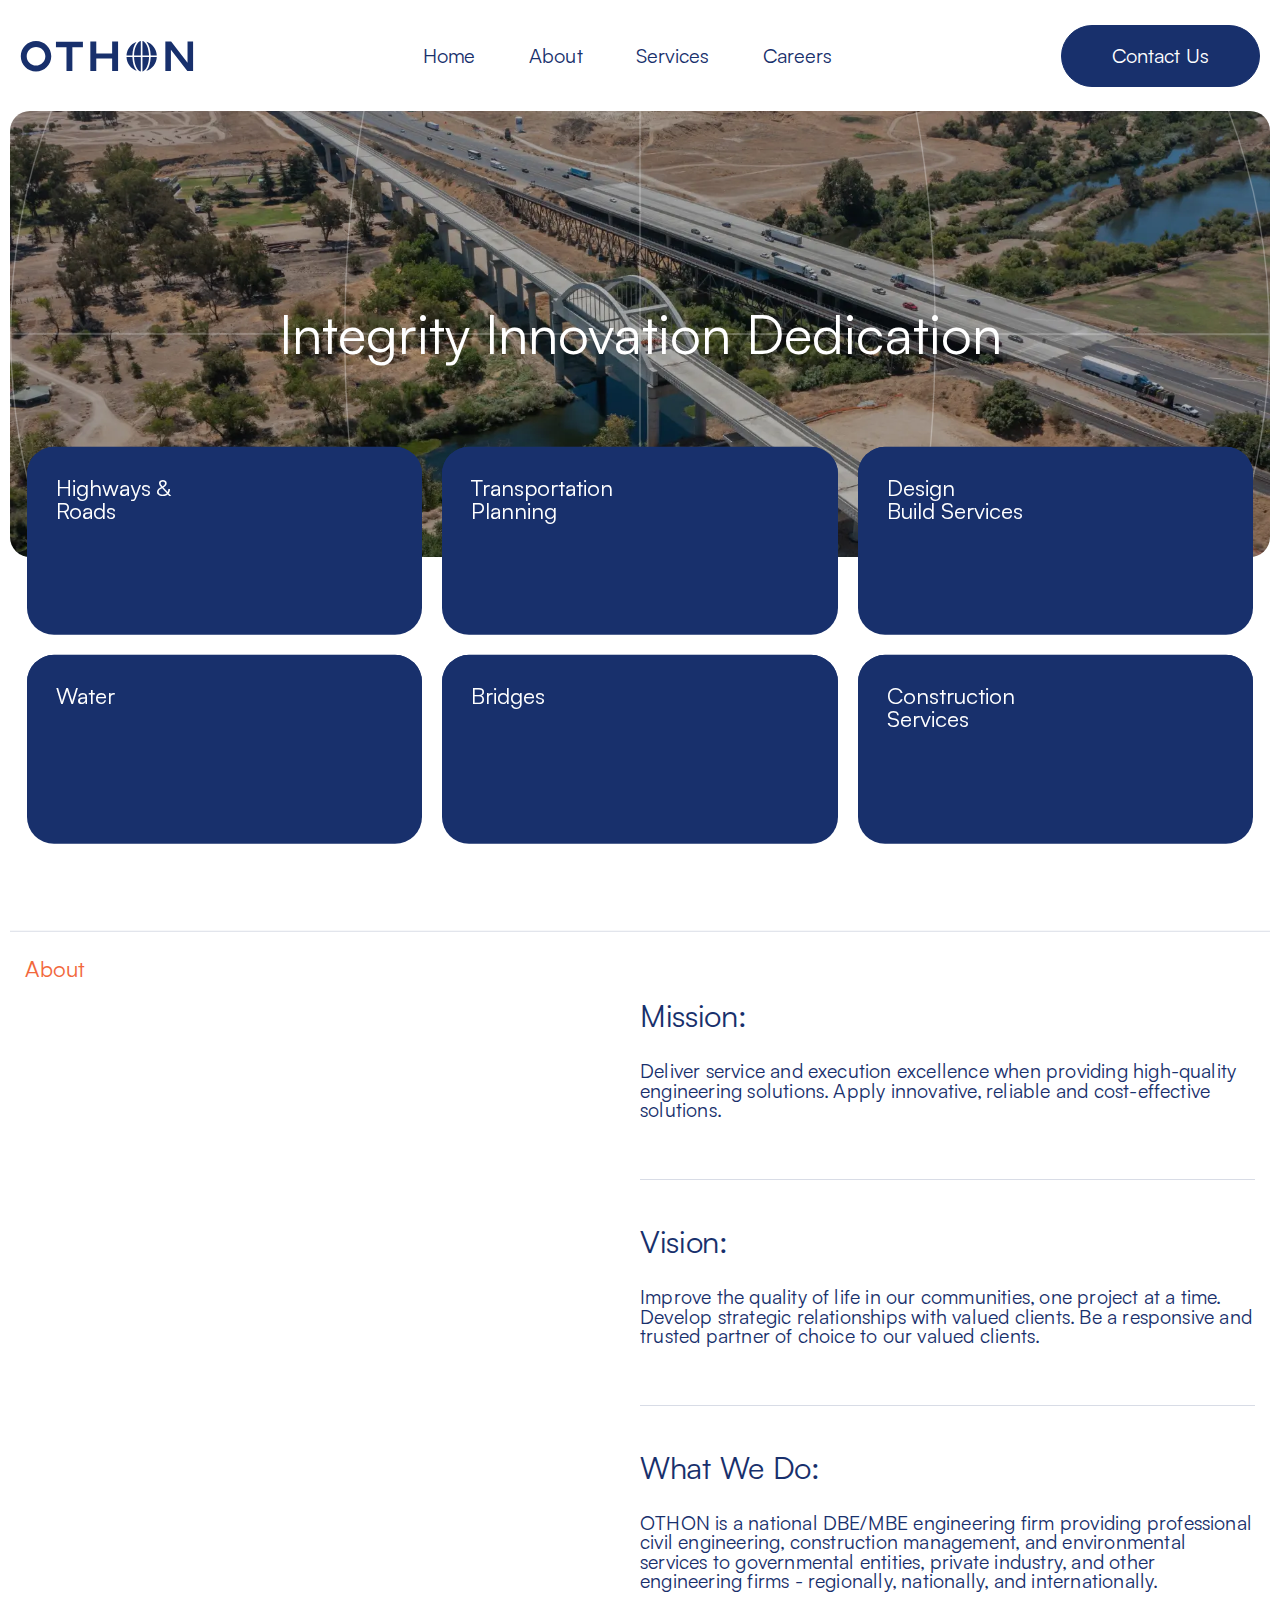
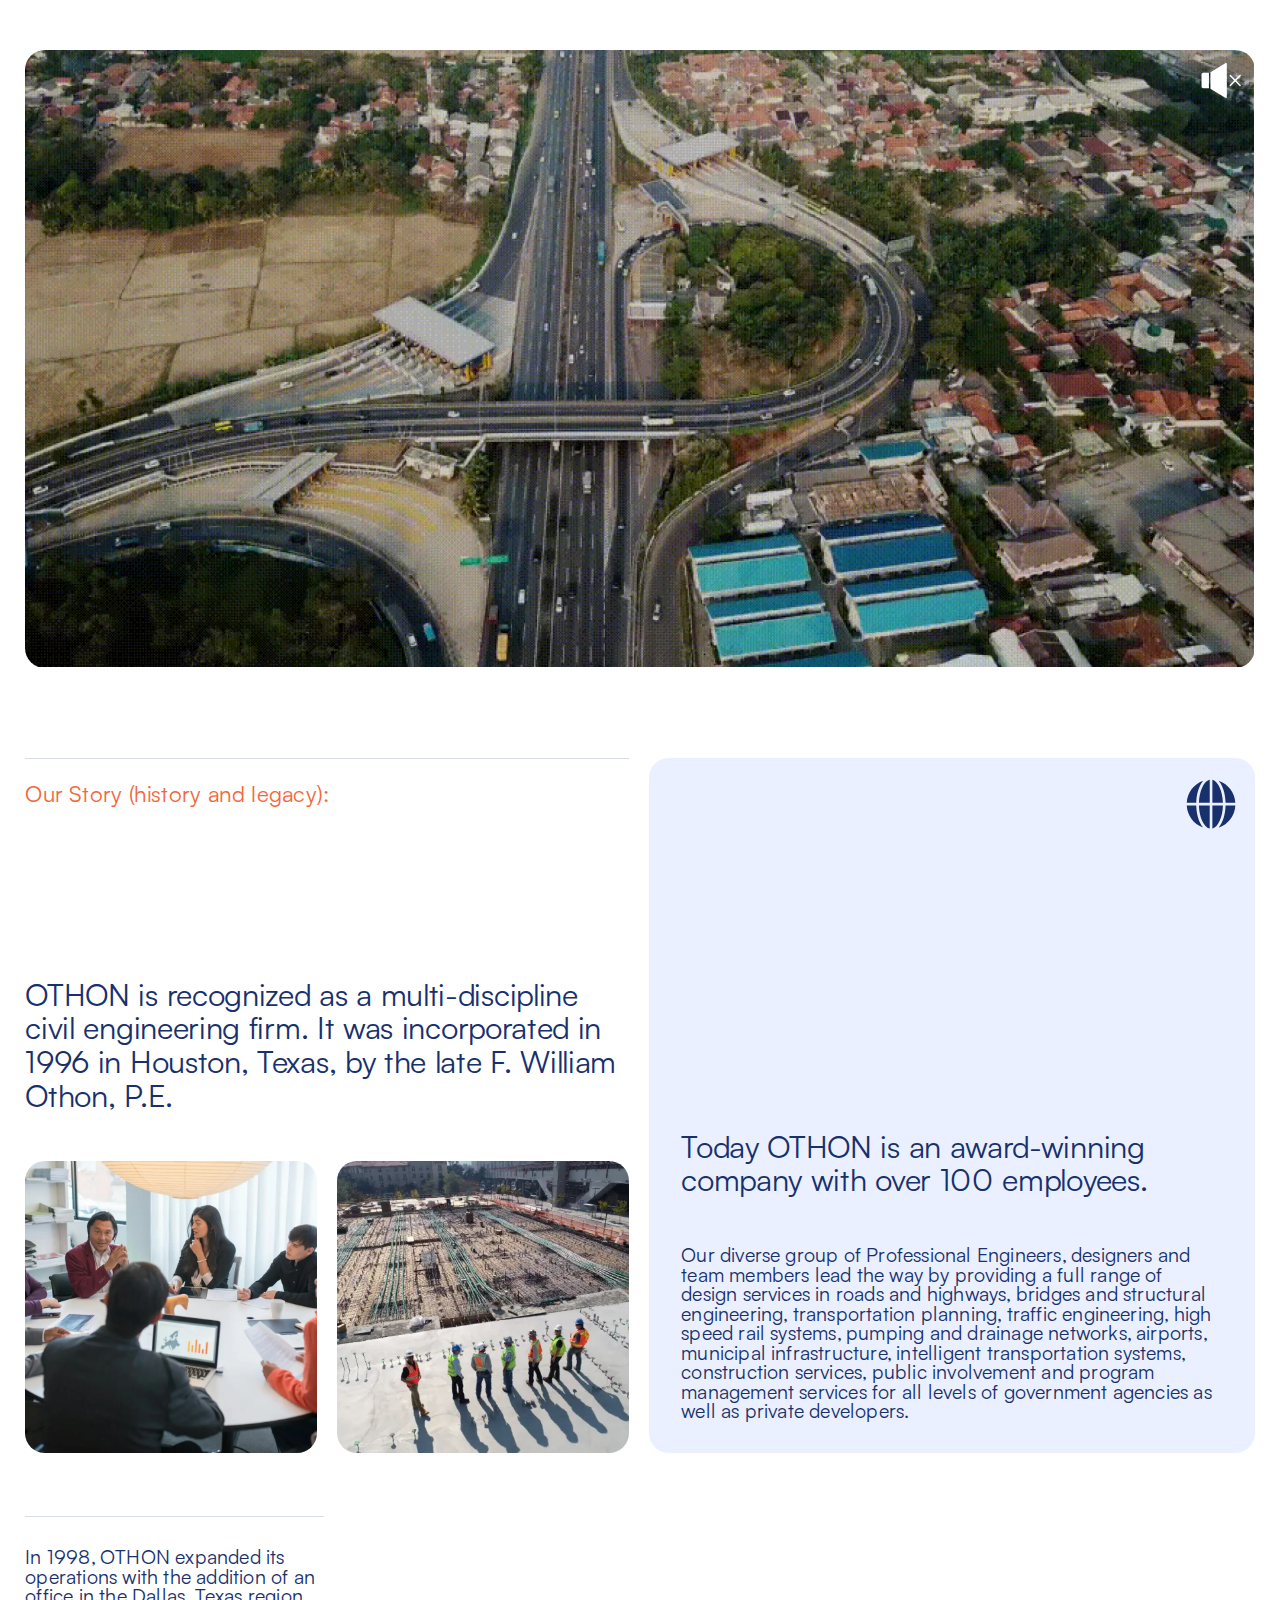
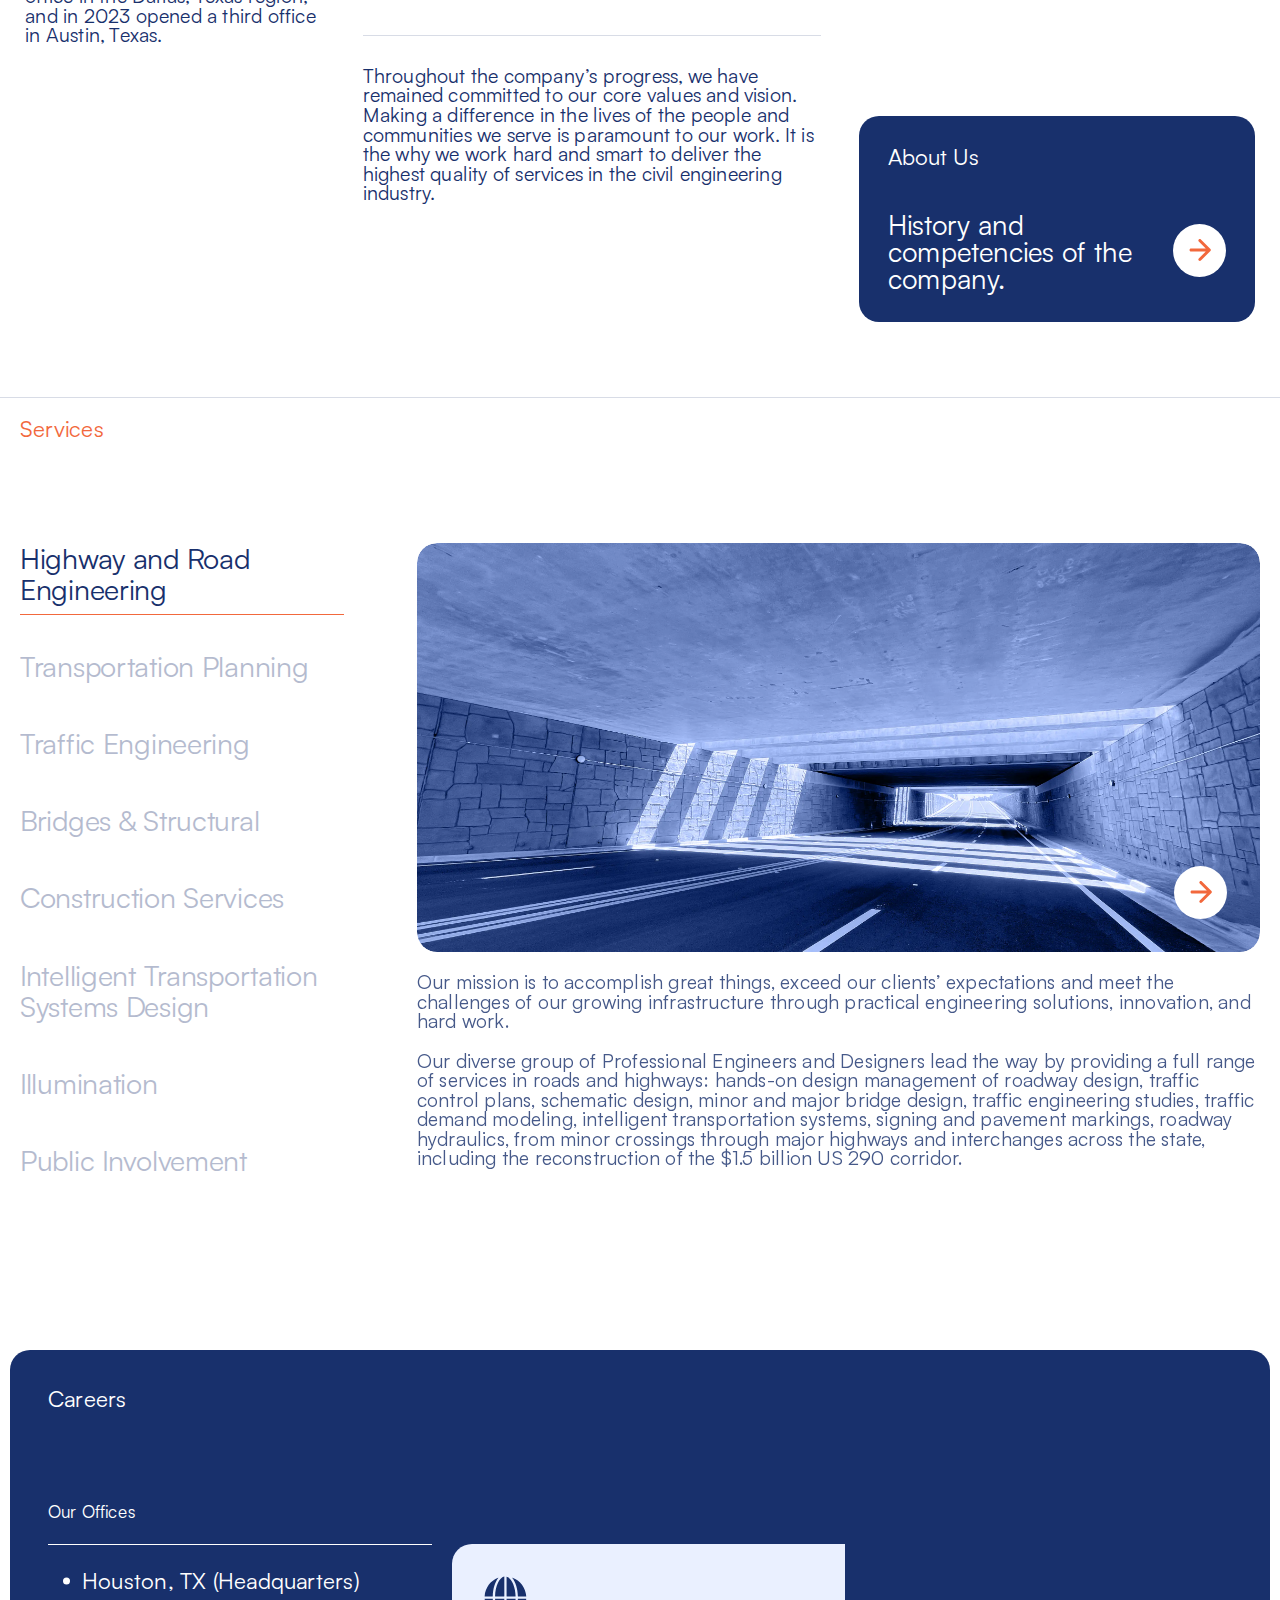
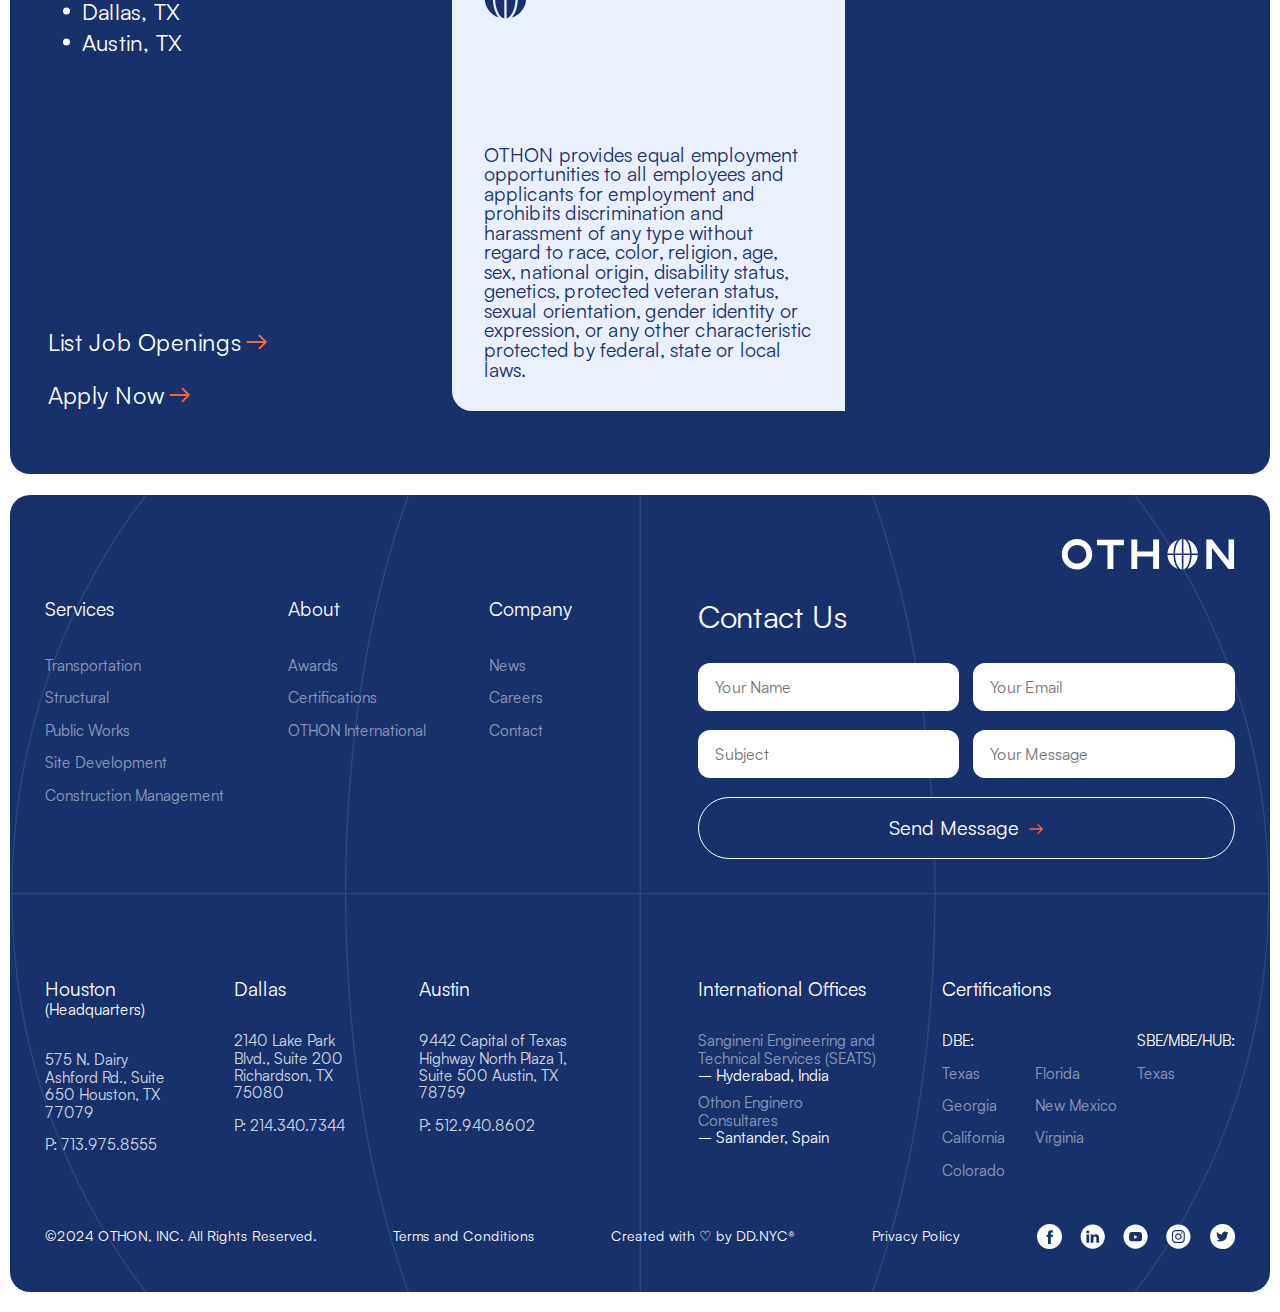
==== commit 3676bdf1: "Add files via upload" ====
--- a/index.html
+++ b/index.html
@@ -10,7 +10,7 @@
 			opacity: 0;
 		}
 	</style>
-	<link rel="stylesheet" href="css/style.min.css?_v=20240819175648">
+	<link rel="stylesheet" href="css/style.min.css?_v=20240819185033">
 	<link rel="shortcut icon" href="favicon.ico">
 	<!-- <meta name="robots" content="noindex, nofollow"> -->
 	<meta name="viewport" content="width=device-width, initial-scale=1.0">
@@ -283,8 +283,8 @@
 								<div class="services__slide swiper-slide">
 									<div class="services__slide-image-box">
 										<div class="services__slide-image">
-											<img data-swiper-parallax-x="-50" data-src="img/sevices/Highway and Road Engineering.webp" alt="Image">
-											<a href="#" data-swiper-parallax-x="-50" class="services__slide-link">
+											<img data-src="img/sevices/Highway and Road Engineering.webp" alt="Image">
+											<a href="#" class="services__slide-link">
 												<svg width="53" height="53" viewBox="0 0 53 53" fill="none" xmlns="http://www.w3.org/2000/svg">
 													<circle cx="26.5" cy="26.5" r="26.5" />
 													<path d="M18 24.5C17.1716 24.5 16.5 25.1716 16.5 26C16.5 26.8284 17.1716 27.5 18 27.5V24.5ZM37.4454 27.0607C38.0312 26.4749 38.0312 25.5251 37.4454 24.9393L27.8995 15.3934C27.3137 14.8076 26.364 14.8076 25.7782 15.3934C25.1924 15.9792 25.1924 16.9289 25.7782 17.5147L34.2635 26L25.7782 34.4853C25.1924 35.0711 25.1924 36.0208 25.7782 36.6066C26.364 37.1924 27.3137 37.1924 27.8995 36.6066L37.4454 27.0607ZM18 27.5H36.3848V24.5H18V27.5Z" />
@@ -311,8 +311,8 @@
 								<div class="services__slide swiper-slide">
 									<div class="services__slide-image-box">
 										<div class="services__slide-image">
-											<img data-swiper-parallax-x="-50" data-src="img/sevices/Transportation Planning.webp" alt="Image">
-											<a href="#" data-swiper-parallax-x="-50" class="services__slide-link">
+											<img data-src="img/sevices/Transportation Planning.webp" alt="Image">
+											<a href="#" class="services__slide-link">
 												<svg width="53" height="53" viewBox="0 0 53 53" fill="none" xmlns="http://www.w3.org/2000/svg">
 													<circle cx="26.5" cy="26.5" r="26.5" />
 													<path d="M18 24.5C17.1716 24.5 16.5 25.1716 16.5 26C16.5 26.8284 17.1716 27.5 18 27.5V24.5ZM37.4454 27.0607C38.0312 26.4749 38.0312 25.5251 37.4454 24.9393L27.8995 15.3934C27.3137 14.8076 26.364 14.8076 25.7782 15.3934C25.1924 15.9792 25.1924 16.9289 25.7782 17.5147L34.2635 26L25.7782 34.4853C25.1924 35.0711 25.1924 36.0208 25.7782 36.6066C26.364 37.1924 27.3137 37.1924 27.8995 36.6066L37.4454 27.0607ZM18 27.5H36.3848V24.5H18V27.5Z" />
@@ -345,8 +345,8 @@
 								<div class="services__slide swiper-slide">
 									<div class="services__slide-image-box">
 										<div class="services__slide-image">
-											<img data-swiper-parallax-x="-50" data-src="img/sevices/Traffic Engineering.webp" alt="Image">
-											<a href="#" data-swiper-parallax-x="-50" class="services__slide-link">
+											<img data-src="img/sevices/Traffic Engineering.webp" alt="Image">
+											<a href="#" class="services__slide-link">
 												<svg width="53" height="53" viewBox="0 0 53 53" fill="none" xmlns="http://www.w3.org/2000/svg">
 													<circle cx="26.5" cy="26.5" r="26.5" />
 													<path d="M18 24.5C17.1716 24.5 16.5 25.1716 16.5 26C16.5 26.8284 17.1716 27.5 18 27.5V24.5ZM37.4454 27.0607C38.0312 26.4749 38.0312 25.5251 37.4454 24.9393L27.8995 15.3934C27.3137 14.8076 26.364 14.8076 25.7782 15.3934C25.1924 15.9792 25.1924 16.9289 25.7782 17.5147L34.2635 26L25.7782 34.4853C25.1924 35.0711 25.1924 36.0208 25.7782 36.6066C26.364 37.1924 27.3137 37.1924 27.8995 36.6066L37.4454 27.0607ZM18 27.5H36.3848V24.5H18V27.5Z" />
@@ -373,8 +373,8 @@
 								<div class="services__slide swiper-slide">
 									<div class="services__slide-image-box">
 										<div class="services__slide-image">
-											<img data-swiper-parallax-x="-50" data-src="img/sevices/Bridges & Structural.webp" alt="Image">
-											<a href="#" data-swiper-parallax-x="-50" class="services__slide-link">
+											<img data-src="img/sevices/Bridges & Structural.webp" alt="Image">
+											<a href="#" class="services__slide-link">
 												<svg width="53" height="53" viewBox="0 0 53 53" fill="none" xmlns="http://www.w3.org/2000/svg">
 													<circle cx="26.5" cy="26.5" r="26.5" />
 													<path d="M18 24.5C17.1716 24.5 16.5 25.1716 16.5 26C16.5 26.8284 17.1716 27.5 18 27.5V24.5ZM37.4454 27.0607C38.0312 26.4749 38.0312 25.5251 37.4454 24.9393L27.8995 15.3934C27.3137 14.8076 26.364 14.8076 25.7782 15.3934C25.1924 15.9792 25.1924 16.9289 25.7782 17.5147L34.2635 26L25.7782 34.4853C25.1924 35.0711 25.1924 36.0208 25.7782 36.6066C26.364 37.1924 27.3137 37.1924 27.8995 36.6066L37.4454 27.0607ZM18 27.5H36.3848V24.5H18V27.5Z" />
@@ -407,8 +407,8 @@
 								<div class="services__slide swiper-slide">
 									<div class="services__slide-image-box">
 										<div class="services__slide-image">
-											<img data-swiper-parallax-x="-50" data-src="img/sevices/Construction Services.webp" alt="Image">
-											<a href="#" data-swiper-parallax-x="-50" class="services__slide-link">
+											<img data-src="img/sevices/Construction Services.webp" alt="Image">
+											<a href="#" class="services__slide-link">
 												<svg width="53" height="53" viewBox="0 0 53 53" fill="none" xmlns="http://www.w3.org/2000/svg">
 													<circle cx="26.5" cy="26.5" r="26.5" />
 													<path d="M18 24.5C17.1716 24.5 16.5 25.1716 16.5 26C16.5 26.8284 17.1716 27.5 18 27.5V24.5ZM37.4454 27.0607C38.0312 26.4749 38.0312 25.5251 37.4454 24.9393L27.8995 15.3934C27.3137 14.8076 26.364 14.8076 25.7782 15.3934C25.1924 15.9792 25.1924 16.9289 25.7782 17.5147L34.2635 26L25.7782 34.4853C25.1924 35.0711 25.1924 36.0208 25.7782 36.6066C26.364 37.1924 27.3137 37.1924 27.8995 36.6066L37.4454 27.0607ZM18 27.5H36.3848V24.5H18V27.5Z" />
@@ -435,8 +435,8 @@
 								<div class="services__slide swiper-slide">
 									<div class="services__slide-image-box">
 										<div class="services__slide-image">
-											<img data-swiper-parallax-x="-50" data-src="img/sevices/Intelligent Transportation Systems Design.webp" alt="Image">
-											<a href="#" data-swiper-parallax-x="-50" class="services__slide-link">
+											<img data-src="img/sevices/Intelligent Transportation Systems Design.webp" alt="Image">
+											<a href="#" class="services__slide-link">
 												<svg width="53" height="53" viewBox="0 0 53 53" fill="none" xmlns="http://www.w3.org/2000/svg">
 													<circle cx="26.5" cy="26.5" r="26.5" />
 													<path d="M18 24.5C17.1716 24.5 16.5 25.1716 16.5 26C16.5 26.8284 17.1716 27.5 18 27.5V24.5ZM37.4454 27.0607C38.0312 26.4749 38.0312 25.5251 37.4454 24.9393L27.8995 15.3934C27.3137 14.8076 26.364 14.8076 25.7782 15.3934C25.1924 15.9792 25.1924 16.9289 25.7782 17.5147L34.2635 26L25.7782 34.4853C25.1924 35.0711 25.1924 36.0208 25.7782 36.6066C26.364 37.1924 27.3137 37.1924 27.8995 36.6066L37.4454 27.0607ZM18 27.5H36.3848V24.5H18V27.5Z" />
@@ -469,8 +469,8 @@
 								<div class="services__slide swiper-slide">
 									<div class="services__slide-image-box">
 										<div class="services__slide-image">
-											<img data-swiper-parallax-x="-50" data-src="img/sevices/Illumination.webp" alt="Image">
-											<a href="#" data-swiper-parallax-x="-50" class="services__slide-link">
+											<img data-src="img/sevices/Illumination.webp" alt="Image">
+											<a href="#" class="services__slide-link">
 												<svg width="53" height="53" viewBox="0 0 53 53" fill="none" xmlns="http://www.w3.org/2000/svg">
 													<circle cx="26.5" cy="26.5" r="26.5" />
 													<path d="M18 24.5C17.1716 24.5 16.5 25.1716 16.5 26C16.5 26.8284 17.1716 27.5 18 27.5V24.5ZM37.4454 27.0607C38.0312 26.4749 38.0312 25.5251 37.4454 24.9393L27.8995 15.3934C27.3137 14.8076 26.364 14.8076 25.7782 15.3934C25.1924 15.9792 25.1924 16.9289 25.7782 17.5147L34.2635 26L25.7782 34.4853C25.1924 35.0711 25.1924 36.0208 25.7782 36.6066C26.364 37.1924 27.3137 37.1924 27.8995 36.6066L37.4454 27.0607ZM18 27.5H36.3848V24.5H18V27.5Z" />
@@ -731,7 +731,7 @@
 			</div>
 		</footer>
 	</div>
-	<script src="js/app.min.js?_v=20240819175648"></script>
+	<script src="js/app.min.js?_v=20240819185033"></script>
 </body>
 
 </html>